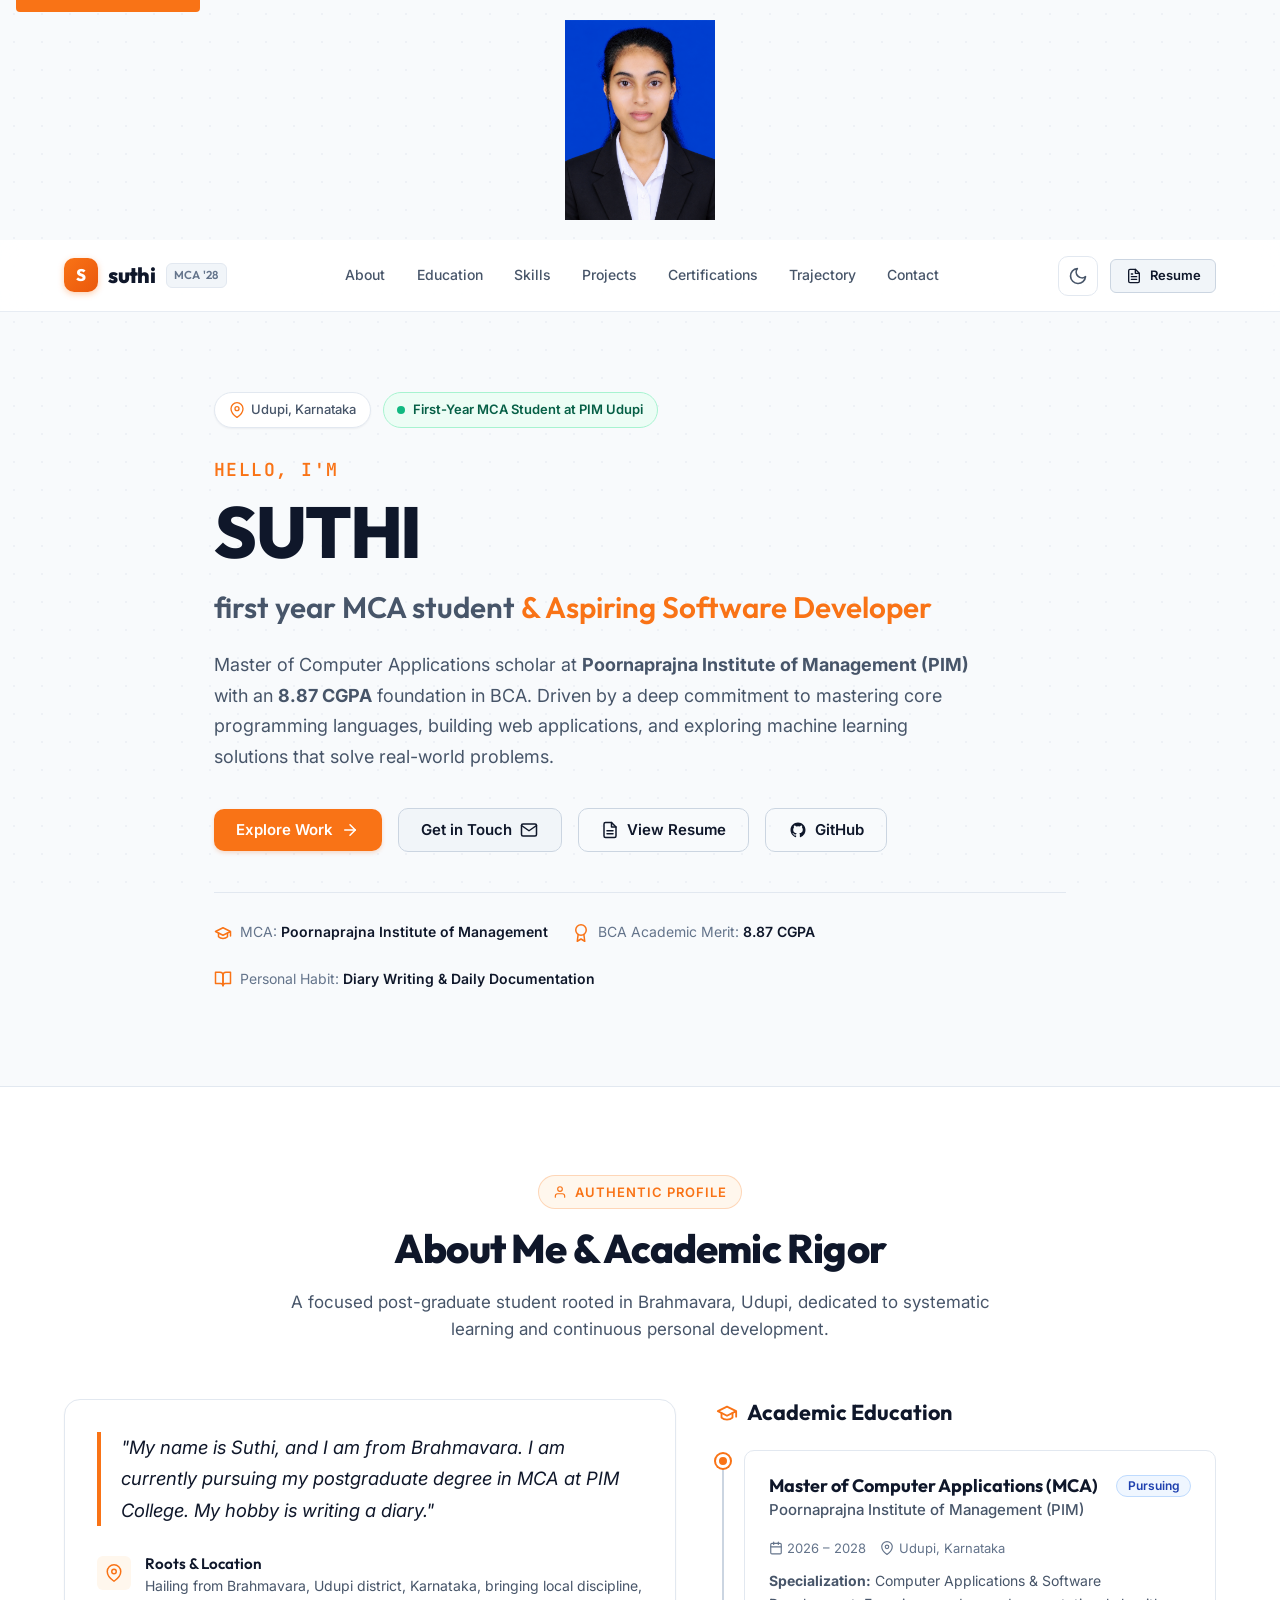
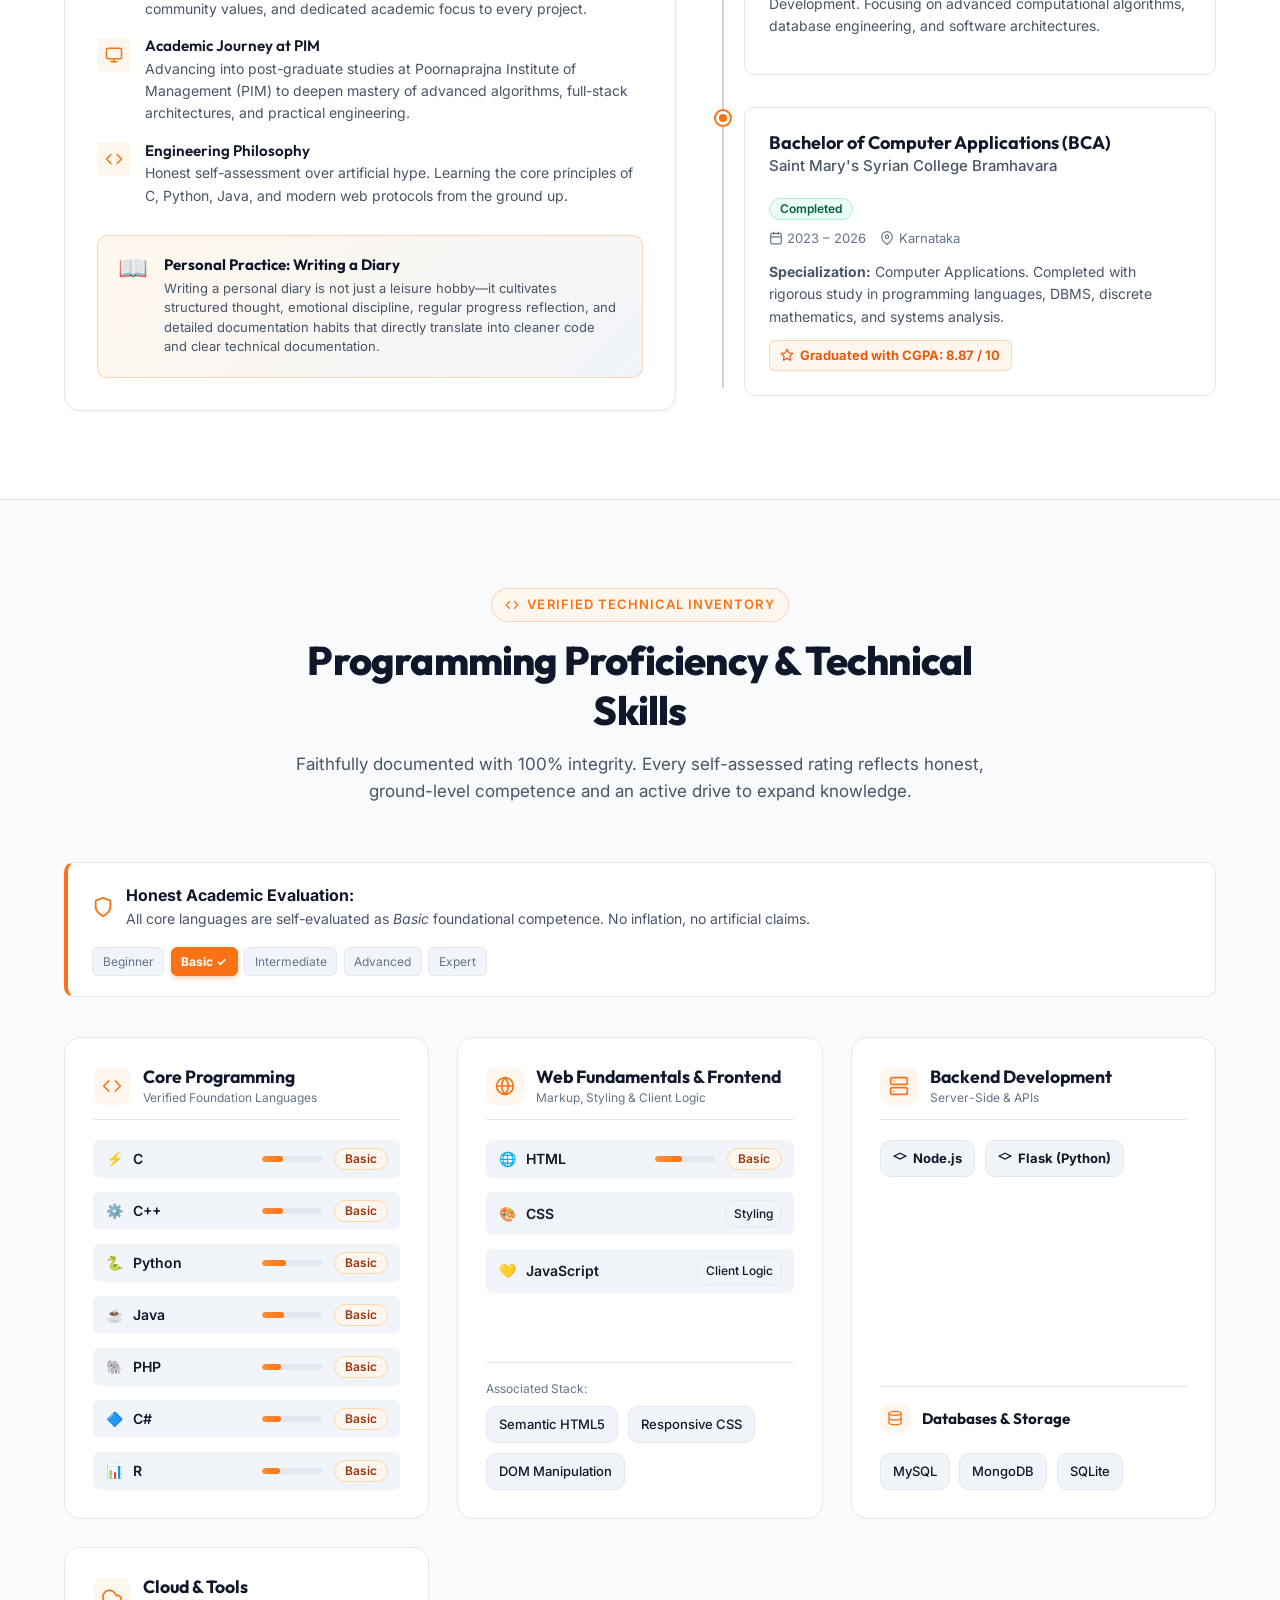
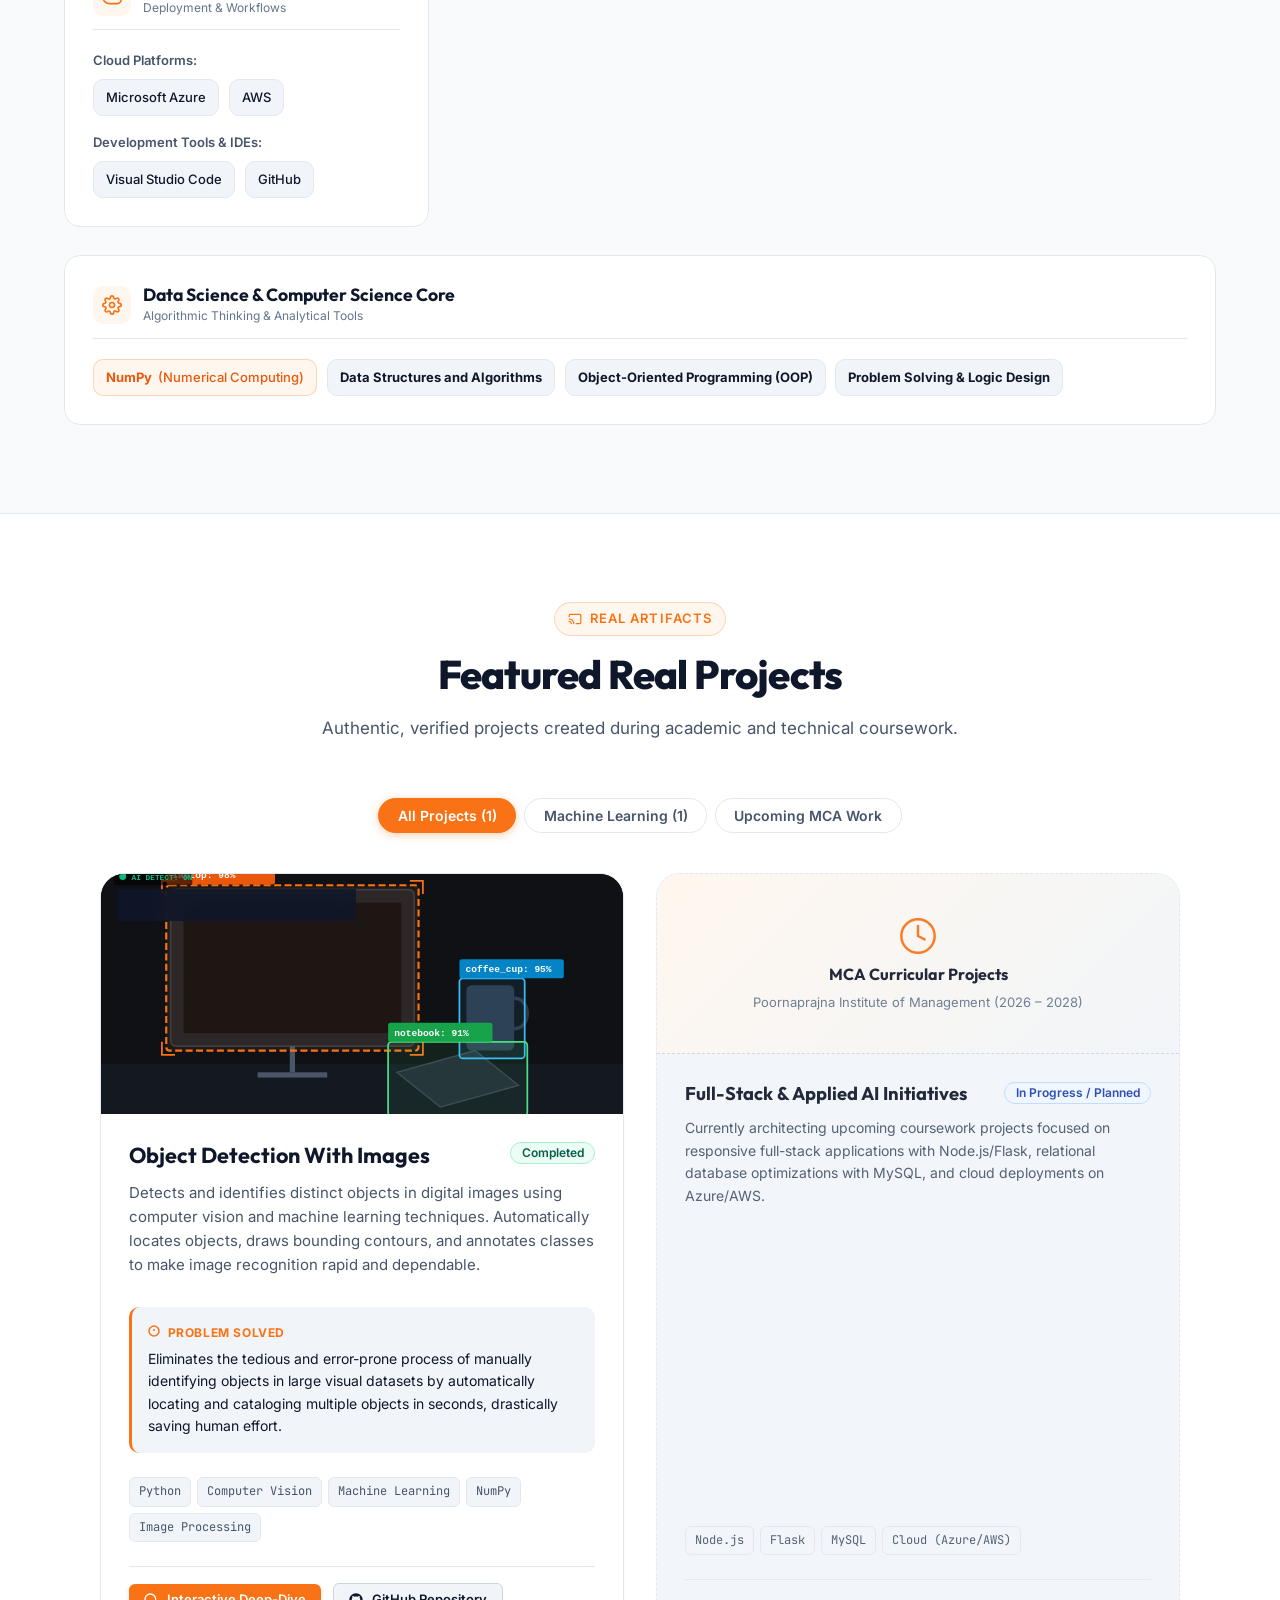
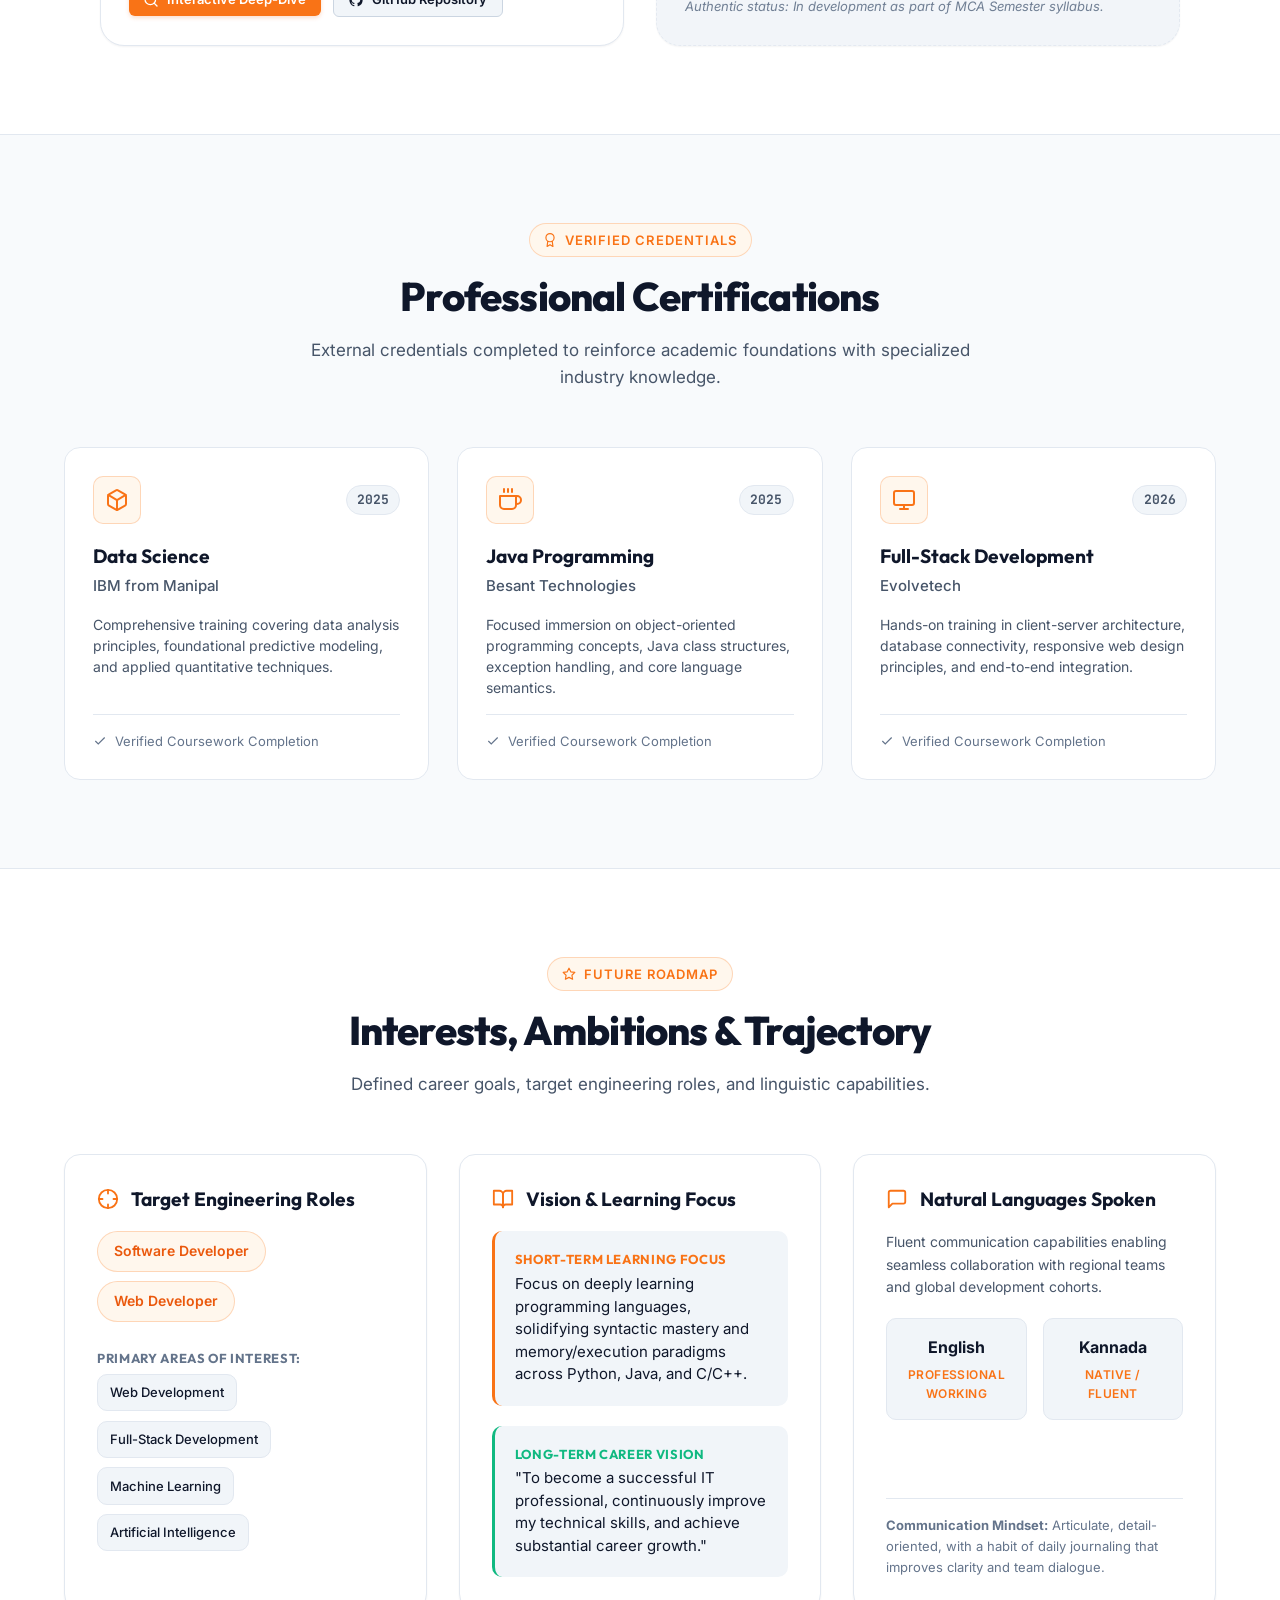
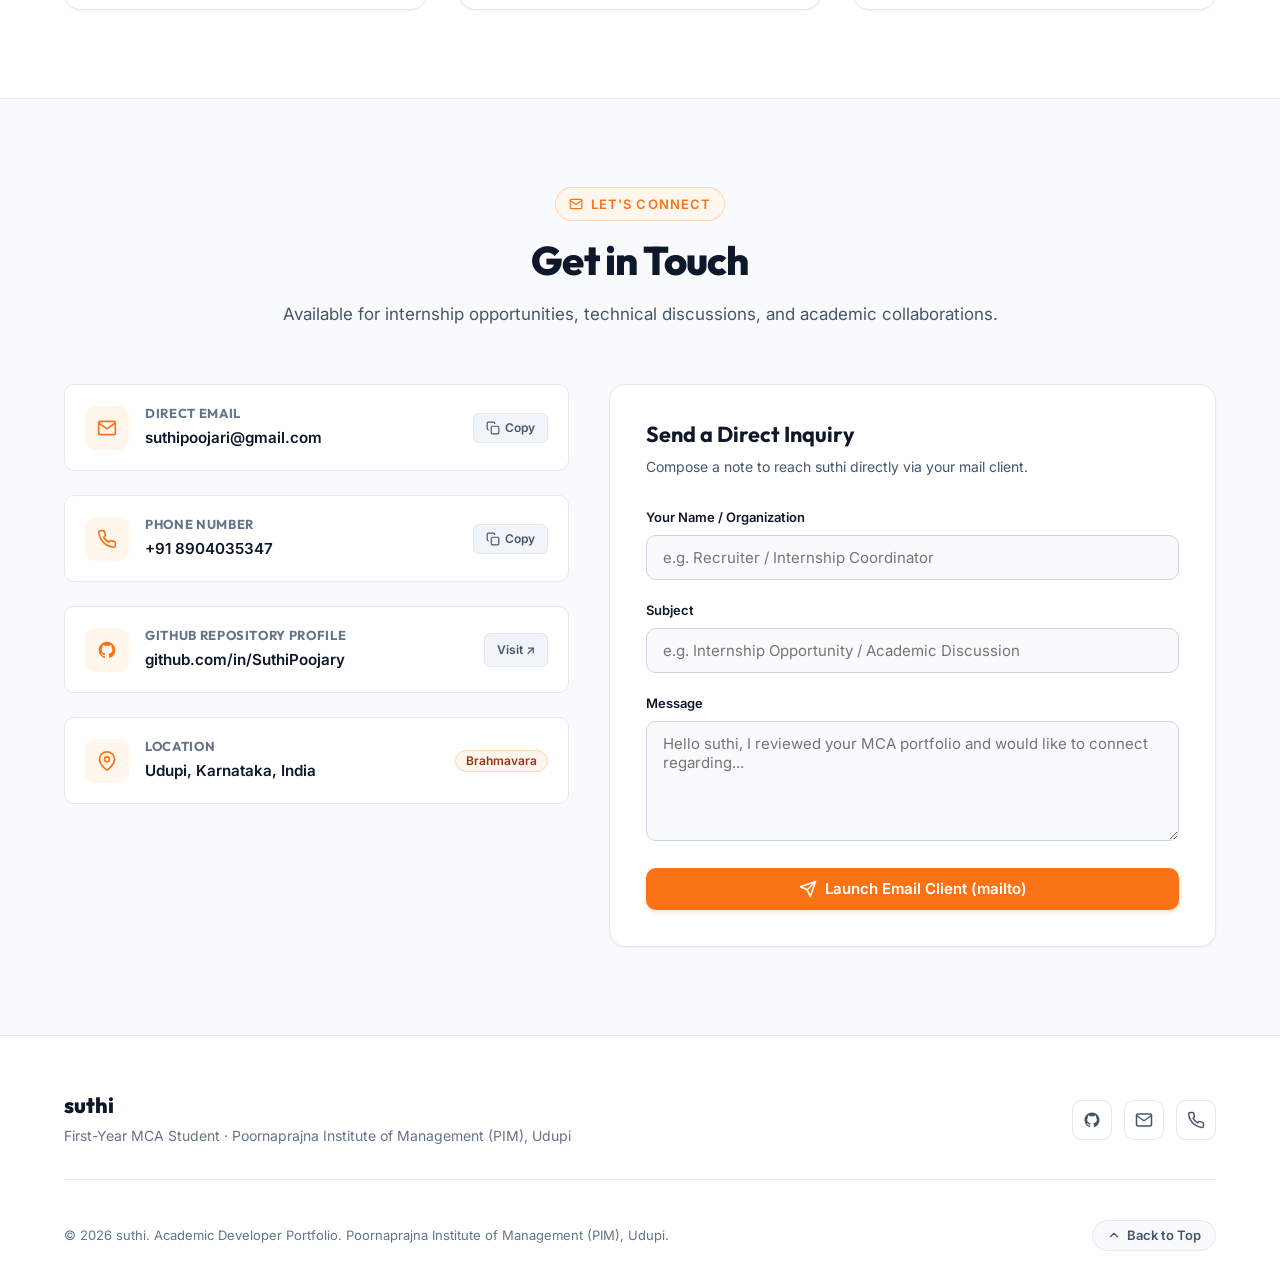
==== index.html @ c3cb58b8 "Fix image source in index.html" ====
<!DOCTYPE html>
<html lang="en" data-theme="light">
<head>
  <meta charset="UTF-8">
  <meta name="viewport" content="width=device-width, initial-scale=1.0">
  
  <!-- Primary Meta Tags -->
  <title>SUTHI | MCA Portfolio | Poornaprajna Institute of Management</title>
  <meta name="title" content="suthi | MCA Portfolio | Poornaprajna Institute of Management">
  <meta name="description" content="Portfolio of SUTHI, first year MCA student at Poornaprajna Institute of Management (PIM) Udupi specializing in software development, core programming, and machine learning.">
  <meta name="keywords" content="suthi, MCA, PIM Udupi, Poornaprajna Institute of Management, software developer, web developer, Brahmavara, BCA, Saint Mary's Syrian College, Python, Java, Machine Learning">
  <meta name="author" content="suthi">
  <meta name="theme-color" content="#f97316">
  
  <!-- OpenGraph / Facebook -->
  <meta property="og:type" content="website">
  <meta property="og:url" content="https://github.com/in/SuthiPoojary">
  <meta property="og:title" content="suthi | MCA Portfolio | Poornaprajna Institute of Management">
  <meta property="og:description" content="Portfolio of suthi, first year MCA student at PIM Udupi specializing in software development, machine learning, and web technologies.">
  <meta property="og:locale" content="en_US">
  
  <!-- Twitter -->
  <meta property="twitter:card" content="summary_large_image">
  <meta property="twitter:title" content="suthi | MCA Portfolio | Poornaprajna Institute of Management">
  <meta property="twitter:description" content="Portfolio of suthi, first year MCA student at PIM Udupi specializing in software development, machine learning, and web technologies.">

  <!-- Favicon Icon (Inline SVG Data URI) -->
  <link rel="icon" type="image/svg+xml" href="data:image/svg+xml,<svg xmlns='http://www.w3.org/2000/svg' viewBox='0 0 100 100'><rect width='100' height='100' rx='20' fill='%23f97316'/><text x='50%' y='62%' font-size='56' font-family='sans-serif' font-weight='bold' fill='white' text-anchor='middle'>S</text></svg>">

  <!-- Google Fonts Preconnect & Stylesheet -->
  <link rel="preconnect" href="https://fonts.googleapis.com">
  <link rel="preconnect" href="https://fonts.gstatic.com" crossorigin>
  <link href="https://fonts.googleapis.com/css2?family=Inter:wght@400;500;600;700&family=Outfit:wght@600;700;800&family=JetBrains+Mono:wght@500;600&display=swap" rel="stylesheet">
  
  <!-- Main Stylesheet -->
  <link rel="stylesheet" href="style.css">

  <!-- Structured Data (JSON-LD) for SEO -->
  <script type="application/ld+json">
  {
    "@context": "https://schema.org",
    "@type": "Person",
    "name": "suthi",
    "jobTitle": "first year MCA student",
    "address": {
      "@type": "PostalAddress",
      "addressLocality": "Udupi",
      "addressRegion": "Karnataka",
      "addressCountry": "India"
    },
    "alumniOf": [
      {
        "@type": "EducationalOrganization",
        "name": "Saint Mary's Syrian College Bramhavara",
        "description": "Bachelor of Computer Applications (BCA) - 8.87 CGPA"
      },
      {
        "@type": "EducationalOrganization",
        "name": "Poornaprajna Institute of Management (PIM)",
        "description": "Master of Computer Applications (MCA) - Pursuing"
      }
    ],
    "email": "mailto:suthipoojari@gmail.com",
    "telephone": "+918904035347",
    "url": "https://github.com/in/SuthiPoojary",
    "sameAs": [
      "https://github.com/in/SuthiPoojary"
    ]
  }
  </script>
</head>
<body>
  

<img src="file_000000007f448208858519857343e30c.png"
     alt="Suthi"
     class="profile-photo">

  <!-- Accessible Skip Link -->
  <a href="#main-content" class="skip-link" style="position: absolute; top: -50px; left: 1rem; z-index: 9999; background: #f97316; color: #fff; padding: 0.5rem 1rem; border-radius: 4px; transition: top 0.2s;">Skip to main content</a>

  <!-- ========================================================================
       Top Navigation Header
       ======================================================================== -->
  <header class="site-header" id="site-header">
    <div class="container nav-container">
      <!-- Brand Mark -->
      <a href="#hero" class="brand-link" id="nav-brand-logo" aria-label="suthi portfolio homepage">
        <div class="brand-logo-icon">S</div>
        <span>suthi</span>
        <span class="brand-tag">MCA '28</span>
      </a>

      <!-- Desktop Navigation Anchor Links -->
      <nav class="nav-links" id="desktop-nav" aria-label="Main Navigation">
        <a href="#about" class="nav-link" id="link-about">About</a>
        <a href="#education" class="nav-link" id="link-education">Education</a>
        <a href="#skills" class="nav-link" id="link-skills">Skills</a>
        <a href="#projects" class="nav-link" id="link-projects">Projects</a>
        <a href="#certifications" class="nav-link" id="link-certifications">Certifications</a>
        <a href="#ambitions" class="nav-link" id="link-ambitions">Trajectory</a>
        <a href="#contact" class="nav-link" id="link-contact">Contact</a>
      </nav>

      <!-- Action Buttons: Theme Toggle & Resume CTA -->
      <div class="nav-actions">
        <!-- Dark / Light Theme Toggle -->
        <button type="button" class="theme-toggle-btn" id="theme-toggle" aria-label="Toggle dark and light theme" title="Toggle theme mode">
          <!-- Sun Icon (shown in dark mode) -->
          <svg class="sun-icon" style="display:none;" viewBox="0 0 24 24" fill="none" stroke="currentColor" stroke-width="2" stroke-linecap="round" stroke-linejoin="round" aria-hidden="true">
            <circle cx="12" cy="12" r="5"></circle>
            <line x1="12" y1="1" x2="12" y2="3"></line>
            <line x1="12" y1="21" x2="12" y2="23"></line>
            <line x1="4.22" y1="4.22" x2="5.64" y2="5.64"></line>
            <line x1="18.36" y1="18.36" x2="19.78" y2="19.78"></line>
            <line x1="1" y1="12" x2="3" y2="12"></line>
            <line x1="21" y1="12" x2="23" y2="12"></line>
            <line x1="4.22" y1="19.78" x2="5.64" y2="18.36"></line>
            <line x1="18.36" y1="5.64" x2="19.78" y2="4.22"></line>
          </svg>
          <!-- Moon Icon (shown in light mode) -->
          <svg class="moon-icon" viewBox="0 0 24 24" fill="none" stroke="currentColor" stroke-width="2" stroke-linecap="round" stroke-linejoin="round" aria-hidden="true">
            <path d="M21 12.79A9 9 0 1 1 11.21 3 7 7 0 0 0 21 12.79z"></path>
          </svg>
        </button>

        <!-- View / Download Resume CTA -->
        <button type="button" class="btn btn-secondary btn-sm nav-resume-btn" id="open-resume-btn" aria-haspopup="dialog">
          <svg width="16" height="16" viewBox="0 0 24 24" fill="none" stroke="currentColor" stroke-width="2" stroke-linecap="round" stroke-linejoin="round" aria-hidden="true">
            <path d="M14 2H6a2 2 0 0 0-2 2v16a2 2 0 0 0 2 2h12a2 2 0 0 0 2-2V8z"></path>
            <polyline points="14 2 14 8 20 8"></polyline>
            <line x1="16" y1="13" x2="8" y2="13"></line>
            <line x1="16" y1="17" x2="8" y2="17"></line>
            <polyline points="10 9 9 9 8 9"></polyline>
          </svg>
          <span>Resume</span>
        </button>

        <!-- Mobile Drawer Hamburger Toggle -->
        <button type="button" class="mobile-nav-toggle" id="mobile-nav-toggle" aria-label="Open mobile menu" aria-expanded="false" aria-controls="mobile-drawer">
          <svg width="22" height="22" viewBox="0 0 24 24" fill="none" stroke="currentColor" stroke-width="2" stroke-linecap="round" stroke-linejoin="round" aria-hidden="true">
            <line x1="3" y1="12" x2="21" y2="12"></line>
            <line x1="3" y1="6" x2="21" y2="6"></line>
            <line x1="3" y1="18" x2="21" y2="18"></line>
          </svg>
        </button>
      </div>
    </div>
  </header>

  <!-- Mobile Drawer Overlay & Panel -->
  <div class="mobile-drawer" id="mobile-drawer" aria-hidden="true" role="dialog" aria-modal="true" aria-label="Mobile Navigation Drawer">
    <div class="drawer-panel">
      <div class="drawer-header">
        <a href="#hero" class="brand-link" id="mobile-brand-link">
          <div class="brand-logo-icon">S</div>
          <span>suthi</span>
        </a>
        <button type="button" class="btn-icon-only" id="close-drawer-btn" aria-label="Close navigation menu">
          <svg width="20" height="20" viewBox="0 0 24 24" fill="none" stroke="currentColor" stroke-width="2" stroke-linecap="round" stroke-linejoin="round">
            <line x1="18" y1="6" x2="6" y2="18"></line>
            <line x1="6" y1="6" x2="18" y2="18"></line>
          </svg>
        </button>
      </div>
      <div class="drawer-links" id="drawer-nav-items">
        <a href="#about" class="drawer-link">About</a>
        <a href="#education" class="drawer-link">Academic Education</a>
        <a href="#skills" class="drawer-link">Skills & Proficiency</a>
        <a href="#projects" class="drawer-link">Featured Projects</a>
        <a href="#certifications" class="drawer-link">Certifications</a>
        <a href="#ambitions" class="drawer-link">Career Trajectory</a>
        <a href="#contact" class="drawer-link">Contact</a>
      </div>
      <div class="drawer-footer">
        <button type="button" class="btn btn-primary" id="drawer-resume-btn" style="width: 100%;">
          <svg width="18" height="18" viewBox="0 0 24 24" fill="none" stroke="currentColor" stroke-width="2" stroke-linecap="round" stroke-linejoin="round">
            <path d="M21 15v4a2 2 0 0 1-2 2H5a2 2 0 0 1-2-2v-4"></path>
            <polyline points="7 10 12 15 17 10"></polyline>
            <line x1="12" y1="15" x2="12" y2="3"></line>
          </svg>
          <span>View Resume</span>
        </button>
        <p style="font-size: 0.75rem; color: var(--text-muted); text-align: center;">Poornaprajna Institute of Management (PIM)</p>
      </div>
    </div>
  </div>

  <!-- ========================================================================
       Main Content Container
       ======================================================================== -->
  <main id="main-content">

    <!-- ----------------------------------------------------------------------
         2. Hero Showcase Section (Text-Focused Introduction)
         ---------------------------------------------------------------------- -->
    <section class="section hero-section" id="hero" aria-label="Hero Introduction">
      <div class="container hero-layout">
        <div class="hero-content">
          <!-- Top Status and Location Badges -->
          <div class="hero-badge-row">
            <div class="location-badge">
              <svg width="16" height="16" viewBox="0 0 24 24" fill="none" stroke="currentColor" stroke-width="2" stroke-linecap="round" stroke-linejoin="round" aria-hidden="true">
                <path d="M21 10c0 7-9 13-9 13s-9-6-9-13a9 9 0 0 1 18 0z"></path>
                <circle cx="12" cy="10" r="3"></circle>
              </svg>
              <span>Udupi, Karnataka</span>
            </div>

            <div class="status-indicator-badge">
              <span class="status-dot" aria-hidden="true"></span>
              <span>First-Year MCA Student at PIM Udupi</span>
            </div>
          </div>

          <!-- Greeting & Main Name -->
          <div class="hero-title-greeting">Hello, I'm</div>
          <h1 class="hero-main-name">suthi</h1>
          <h2 class="hero-headline">first year MCA student <span class="highlight-orange">& Aspiring Software Developer</span></h2>

          <!-- Concise Elevator Pitch -->
          <p class="hero-pitch">
            Master of Computer Applications scholar at <strong>Poornaprajna Institute of Management (PIM)</strong> with an <strong>8.87 CGPA</strong> foundation in BCA. Driven by a deep commitment to mastering core programming languages, building web applications, and exploring machine learning solutions that solve real-world problems.
          </p>

          <!-- Primary Action Buttons -->
          <div class="hero-ctas">
            <a href="#projects" class="btn btn-primary" id="hero-btn-explore">
              <span>Explore Work</span>
              <svg width="18" height="18" viewBox="0 0 24 24" fill="none" stroke="currentColor" stroke-width="2" stroke-linecap="round" stroke-linejoin="round" aria-hidden="true">
                <line x1="5" y1="12" x2="19" y2="12"></line>
                <polyline points="12 5 19 12 12 19"></polyline>
              </svg>
            </a>
            
            <a href="#contact" class="btn btn-secondary" id="hero-btn-contact">
              <span>Get in Touch</span>
              <svg width="18" height="18" viewBox="0 0 24 24" fill="none" stroke="currentColor" stroke-width="2" stroke-linecap="round" stroke-linejoin="round" aria-hidden="true">
                <path d="M4 4h16c1.1 0 2 .9 2 2v12c0 1.1-.9 2-2 2H4c-1.1 0-2-.9-2-2V6c0-1.1.9-2 2-2z"></path>
                <polyline points="22,6 12,13 2,6"></polyline>
              </svg>
            </a>

            <button type="button" class="btn btn-outline" id="hero-btn-resume" title="View or print suthi's verified resume">
              <svg width="18" height="18" viewBox="0 0 24 24" fill="none" stroke="currentColor" stroke-width="2" stroke-linecap="round" stroke-linejoin="round" aria-hidden="true">
                <path d="M14 2H6a2 2 0 0 0-2 2v16a2 2 0 0 0 2 2h12a2 2 0 0 0 2-2V8z"></path>
                <polyline points="14 2 14 8 20 8"></polyline>
                <line x1="16" y1="13" x2="8" y2="13"></line>
                <line x1="16" y1="17" x2="8" y2="17"></line>
              </svg>
              <span>View Resume</span>
            </button>

            <a href="https://github.com/in/SuthiPoojary" target="_blank" rel="noopener noreferrer" class="btn btn-outline" id="hero-btn-github" title="Visit suthi's GitHub Profile">
              <svg width="18" height="18" viewBox="0 0 24 24" fill="currentColor" aria-hidden="true">
                <path fill-rule="evenodd" clip-rule="evenodd" d="M12 2C6.477 2 2 6.484 2 12.017c0 4.425 2.865 8.18 6.839 9.504.5.092.682-.217.682-.483 0-.237-.008-.868-.013-1.703-2.782.605-3.369-1.343-3.369-1.343-.454-1.158-1.11-1.466-1.11-1.466-.908-.62.069-.608.069-.608 1.003.07 1.53 1.032 1.53 1.032.892 1.53 2.341 1.088 2.91.832.092-.647.35-1.088.636-1.338-2.22-.253-4.555-1.113-4.555-4.951 0-1.093.39-1.988 1.029-2.688-.103-.253-.446-1.272.098-2.65 0 0 .84-.27 2.75 1.026A9.564 9.564 0 0112 6.844c.85.004 1.705.115 2.504.337 1.909-1.296 2.747-1.027 2.747-1.027.546 1.379.202 2.398.1 2.651.64.7 1.028 1.595 1.028 2.688 0 3.848-2.339 4.695-4.566 4.943.359.309.678.92.678 1.855 0 1.338-.012 2.419-.012 2.747 0 .268.18.58.688.482A10.019 10.019 0 0022 12.017C22 6.484 17.522 2 12 2z"></path>
              </svg>
              <span>GitHub</span>
            </a>
          </div>

          <!-- Quick Fact Strip -->
          <div class="hero-meta-strip">
            <div class="meta-strip-item">
              <svg width="18" height="18" viewBox="0 0 24 24" fill="none" stroke="currentColor" stroke-width="2" stroke-linecap="round" stroke-linejoin="round" style="color: var(--primary);" aria-hidden="true">
                <path d="M22 10v6M2 10l10-5 10 5-10 5z"></path>
                <path d="M6 12v5c3 3 9 3 12 0v-5"></path>
              </svg>
              <span>MCA: <strong>Poornaprajna Institute of Management</strong></span>
            </div>
            <div class="meta-strip-item">
              <svg width="18" height="18" viewBox="0 0 24 24" fill="none" stroke="currentColor" stroke-width="2" stroke-linecap="round" stroke-linejoin="round" style="color: var(--primary);" aria-hidden="true">
                <circle cx="12" cy="8" r="7"></circle>
                <polyline points="8.21 13.89 7 23 12 20 17 23 15.79 13.88"></polyline>
              </svg>
              <span>BCA Academic Merit: <strong>8.87 CGPA</strong></span>
            </div>
            <div class="meta-strip-item">
              <svg width="18" height="18" viewBox="0 0 24 24" fill="none" stroke="currentColor" stroke-width="2" stroke-linecap="round" stroke-linejoin="round" style="color: var(--primary);" aria-hidden="true">
                <path d="M2 3h6a4 4 0 0 1 4 4v14a3 3 0 0 0-3-3H2z"></path>
                <path d="M22 3h-6a4 4 0 0 0-4 4v14a3 3 0 0 1 3-3h7z"></path>
              </svg>
              <span>Personal Habit: <strong>Diary Writing & Daily Documentation</strong></span>
            </div>
          </div>
        </div>
      </div>
    </section>

    <!-- ----------------------------------------------------------------------
         3. About Me & Academic Background Section
         ---------------------------------------------------------------------- -->
    <section class="section section-alt" id="about" aria-label="About suthi">
      <div class="container">
        <div class="section-header">
          <div class="section-tag">
            <svg width="14" height="14" viewBox="0 0 24 24" fill="none" stroke="currentColor" stroke-width="2" stroke-linecap="round" stroke-linejoin="round" aria-hidden="true">
              <path d="M20 21v-2a4 4 0 0 0-4-4H8a4 4 0 0 0-4 4v2"></path>
              <circle cx="12" cy="7" r="4"></circle>
            </svg>
            <span>Authentic Profile</span>
          </div>
          <h2 class="section-title">About Me & Academic Rigor</h2>
          <p class="section-subtitle">
            A focused post-graduate student rooted in Brahmavara, Udupi, dedicated to systematic learning and continuous personal development.
          </p>
        </div>

        <div class="about-grid">
          <!-- Left Column: Authentic Bio & Diary Habit -->
          <div class="card bio-card">
            <blockquote class="bio-quote">
              "My name is Suthi, and I am from Brahmavara. I am currently pursuing my postgraduate degree in MCA at PIM College. My hobby is writing a diary."
            </blockquote>

            <div class="about-details-list">
              <div class="about-detail-item">
                <div class="about-detail-icon">
                  <svg width="18" height="18" viewBox="0 0 24 24" fill="none" stroke="currentColor" stroke-width="2" stroke-linecap="round" stroke-linejoin="round" aria-hidden="true">
                    <path d="M21 10c0 7-9 13-9 13s-9-6-9-13a9 9 0 0 1 18 0z"></path>
                    <circle cx="12" cy="10" r="3"></circle>
                  </svg>
                </div>
                <div class="about-detail-text">
                  <h4>Roots & Location</h4>
                  <p>Hailing from Brahmavara, Udupi district, Karnataka, bringing local discipline, community values, and dedicated academic focus to every project.</p>
                </div>
              </div>

              <div class="about-detail-item">
                <div class="about-detail-icon">
                  <svg width="18" height="18" viewBox="0 0 24 24" fill="none" stroke="currentColor" stroke-width="2" stroke-linecap="round" stroke-linejoin="round" aria-hidden="true">
                    <rect x="2" y="3" width="20" height="14" rx="2" ry="2"></rect>
                    <line x1="8" y1="21" x2="16" y2="21"></line>
                    <line x1="12" y1="17" x2="12" y2="21"></line>
                  </svg>
                </div>
                <div class="about-detail-text">
                  <h4>Academic Journey at PIM</h4>
                  <p>Advancing into post-graduate studies at Poornaprajna Institute of Management (PIM) to deepen mastery of advanced algorithms, full-stack architectures, and practical engineering.</p>
                </div>
              </div>

              <div class="about-detail-item">
                <div class="about-detail-icon">
                  <svg width="18" height="18" viewBox="0 0 24 24" fill="none" stroke="currentColor" stroke-width="2" stroke-linecap="round" stroke-linejoin="round" aria-hidden="true">
                    <polyline points="16 18 22 12 16 6"></polyline>
                    <polyline points="8 6 2 12 8 18"></polyline>
                  </svg>
                </div>
                <div class="about-detail-text">
                  <h4>Engineering Philosophy</h4>
                  <p>Honest self-assessment over artificial hype. Learning the core principles of C, Python, Java, and modern web protocols from the ground up.</p>
                </div>
              </div>
            </div>

            <!-- Hobby Callout: Writing a Diary -->
            <div class="hobby-callout">
              <div class="hobby-icon">📖</div>
              <div class="hobby-callout-text">
                <h5>Personal Practice: Writing a Diary</h5>
                <p>
                  Writing a personal diary is not just a leisure hobby—it cultivates structured thought, emotional discipline, regular progress reflection, and detailed documentation habits that directly translate into cleaner code and clear technical documentation.
                </p>
              </div>
            </div>
          </div>

          <!-- Right Column: Academic Timeline -->
          <div class="education-column" id="education">
            <h3 style="font-size: 1.35rem; margin-bottom: 1.5rem; display: flex; align-items: center; gap: 0.6rem;">
              <svg width="22" height="22" viewBox="0 0 24 24" fill="none" stroke="currentColor" stroke-width="2" stroke-linecap="round" stroke-linejoin="round" style="color: var(--primary);" aria-hidden="true">
                <path d="M22 10v6M2 10l10-5 10 5-10 5z"></path>
                <path d="M6 12v5c3 3 9 3 12 0v-5"></path>
              </svg>
              <span>Academic Education</span>
            </h3>

            <div class="timeline">
              <!-- MCA Entry -->
              <div class="timeline-item">
                <div class="timeline-marker" aria-hidden="true"></div>
                <div class="timeline-card">
                  <div class="timeline-card-header">
                    <div>
                      <h4 class="timeline-degree">Master of Computer Applications (MCA)</h4>
                      <p class="timeline-institution">Poornaprajna Institute of Management (PIM)</p>
                    </div>
                    <span class="badge badge-status-pursuing">Pursuing</span>
                  </div>
                  
                  <div class="timeline-meta">
                    <span>
                      <svg width="14" height="14" viewBox="0 0 24 24" fill="none" stroke="currentColor" stroke-width="2" stroke-linecap="round" stroke-linejoin="round" aria-hidden="true">
                        <rect x="3" y="4" width="18" height="18" rx="2" ry="2"></rect>
                        <line x1="16" y1="2" x2="16" y2="6"></line>
                        <line x1="8" y1="2" x2="8" y2="6"></line>
                        <line x1="3" y1="10" x2="21" y2="10"></line>
                      </svg>
                      2026 – 2028
                    </span>
                    <span>
                      <svg width="14" height="14" viewBox="0 0 24 24" fill="none" stroke="currentColor" stroke-width="2" stroke-linecap="round" stroke-linejoin="round" aria-hidden="true">
                        <path d="M21 10c0 7-9 13-9 13s-9-6-9-13a9 9 0 0 1 18 0z"></path>
                        <circle cx="12" cy="10" r="3"></circle>
                      </svg>
                      Udupi, Karnataka
                    </span>
                  </div>

                  <p style="font-size: 0.875rem; color: var(--text-secondary); margin-bottom: 0.75rem;">
                    <strong>Specialization:</strong> Computer Applications & Software Development. Focusing on advanced computational algorithms, database engineering, and software architectures.
                  </p>
                </div>
              </div>

              <!-- BCA Entry -->
              <div class="timeline-item">
                <div class="timeline-marker" aria-hidden="true"></div>
                <div class="timeline-card">
                  <div class="timeline-card-header">
                    <div>
                      <h4 class="timeline-degree">Bachelor of Computer Applications (BCA)</h4>
                      <p class="timeline-institution">Saint Mary's Syrian College Bramhavara</p>
                    </div>
                    <span class="badge badge-status-completed">Completed</span>
                  </div>
                  
                  <div class="timeline-meta">
                    <span>
                      <svg width="14" height="14" viewBox="0 0 24 24" fill="none" stroke="currentColor" stroke-width="2" stroke-linecap="round" stroke-linejoin="round" aria-hidden="true">
                        <rect x="3" y="4" width="18" height="18" rx="2" ry="2"></rect>
                        <line x1="16" y1="2" x2="16" y2="6"></line>
                        <line x1="8" y1="2" x2="8" y2="6"></line>
                        <line x1="3" y1="10" x2="21" y2="10"></line>
                      </svg>
                      2023 – 2026
                    </span>
                    <span>
                      <svg width="14" height="14" viewBox="0 0 24 24" fill="none" stroke="currentColor" stroke-width="2" stroke-linecap="round" stroke-linejoin="round" aria-hidden="true">
                        <path d="M21 10c0 7-9 13-9 13s-9-6-9-13a9 9 0 0 1 18 0z"></path>
                        <circle cx="12" cy="10" r="3"></circle>
                      </svg>
                      Karnataka
                    </span>
                  </div>

                  <p style="font-size: 0.875rem; color: var(--text-secondary); margin-bottom: 0.75rem;">
                    <strong>Specialization:</strong> Computer Applications. Completed with rigorous study in programming languages, DBMS, discrete mathematics, and systems analysis.
                  </p>

                  <div class="cgpa-pill">
                    <svg width="14" height="14" viewBox="0 0 24 24" fill="none" stroke="currentColor" stroke-width="2" stroke-linecap="round" stroke-linejoin="round" aria-hidden="true">
                      <polygon points="12 2 15.09 8.26 22 9.27 17 14.14 18.18 21.02 12 17.77 5.82 21.02 7 14.14 2 9.27 8.91 8.26 12 2"></polygon>
                    </svg>
                    <span>Graduated with CGPA: <strong>8.87 / 10</strong></span>
                  </div>
                </div>
              </div>
            </div>
          </div>
        </div>
      </div>
    </section>

    <!-- ----------------------------------------------------------------------
         4. Technical Skills & Programming Proficiency Section
         ---------------------------------------------------------------------- -->
    <section class="section" id="skills" aria-label="Technical Skills">
      <div class="container">
        <div class="section-header">
          <div class="section-tag">
            <svg width="14" height="14" viewBox="0 0 24 24" fill="none" stroke="currentColor" stroke-width="2" stroke-linecap="round" stroke-linejoin="round" aria-hidden="true">
              <polyline points="16 18 22 12 16 6"></polyline>
              <polyline points="8 6 2 12 8 18"></polyline>
            </svg>
            <span>Verified Technical Inventory</span>
          </div>
          <h2 class="section-title">Programming Proficiency & Technical Skills</h2>
          <p class="section-subtitle">
            Faithfully documented with 100% integrity. Every self-assessed rating reflects honest, ground-level competence and an active drive to expand knowledge.
          </p>
        </div>

        <div class="skills-wrapper">
          <!-- Integrity Banner & Level Legend -->
          <div class="skills-integrity-notice">
            <div class="integrity-text">
              <svg width="22" height="22" viewBox="0 0 24 24" fill="none" stroke="currentColor" stroke-width="2" stroke-linecap="round" stroke-linejoin="round" aria-hidden="true">
                <path d="M12 22s8-4 8-10V5l-8-3-8 3v7c0 6 8 10 8 10z"></path>
              </svg>
              <div>
                <strong>Honest Academic Evaluation:</strong>
                <p>All core languages are self-evaluated as <em>Basic</em> foundational competence. No inflation, no artificial claims.</p>
              </div>
            </div>

            <div class="skills-legend" aria-label="Proficiency Scale Legend">
              <span class="legend-item">Beginner</span>
              <span class="legend-item legend-active" title="Verified Current Level for Core Languages">Basic ✓</span>
              <span class="legend-item">Intermediate</span>
              <span class="legend-item">Advanced</span>
              <span class="legend-item">Expert</span>
            </div>
          </div>

          <!-- Categorized Skills Grid -->
          <div class="skills-grid">
            <!-- Category 1: Core Programming Languages (Explicitly 'Basic' Level) -->
            <div class="skill-category-card">
              <div class="category-card-header">
                <div class="category-icon">
                  <svg width="20" height="20" viewBox="0 0 24 24" fill="none" stroke="currentColor" stroke-width="2" stroke-linecap="round" stroke-linejoin="round" aria-hidden="true">
                    <polyline points="16 18 22 12 16 6"></polyline>
                    <polyline points="8 6 2 12 8 18"></polyline>
                  </svg>
                </div>
                <div>
                  <h3 class="category-title">Core Programming</h3>
                  <p style="font-size: 0.75rem; color: var(--text-muted);">Verified Foundation Languages</p>
                </div>
              </div>

              <div class="skill-items-list">
                <!-- C -->
                <div class="skill-item-row">
                  <div class="skill-name-wrap">
                    <span class="skill-mini-icon">⚡</span>
                    <span>C</span>
                  </div>
                  <div class="skill-meter-wrap">
                    <div class="skill-meter-bar" title="Basic Level"><div class="skill-meter-fill" style="width: 35%;"></div></div>
                    <span class="badge badge-basic">Basic</span>
                  </div>
                </div>

                <!-- C++ -->
                <div class="skill-item-row">
                  <div class="skill-name-wrap">
                    <span class="skill-mini-icon">⚙️</span>
                    <span>C++</span>
                  </div>
                  <div class="skill-meter-wrap">
                    <div class="skill-meter-bar" title="Basic Level"><div class="skill-meter-fill" style="width: 35%;"></div></div>
                    <span class="badge badge-basic">Basic</span>
                  </div>
                </div>

                <!-- Python -->
                <div class="skill-item-row">
                  <div class="skill-name-wrap">
                    <span class="skill-mini-icon">🐍</span>
                    <span>Python</span>
                  </div>
                  <div class="skill-meter-wrap">
                    <div class="skill-meter-bar" title="Basic Level"><div class="skill-meter-fill" style="width: 40%;"></div></div>
                    <span class="badge badge-basic">Basic</span>
                  </div>
                </div>

                <!-- Java -->
                <div class="skill-item-row">
                  <div class="skill-name-wrap">
                    <span class="skill-mini-icon">☕</span>
                    <span>Java</span>
                  </div>
                  <div class="skill-meter-wrap">
                    <div class="skill-meter-bar" title="Basic Level"><div class="skill-meter-fill" style="width: 38%;"></div></div>
                    <span class="badge badge-basic">Basic</span>
                  </div>
                </div>

                <!-- PHP -->
                <div class="skill-item-row">
                  <div class="skill-name-wrap">
                    <span class="skill-mini-icon">🐘</span>
                    <span>PHP</span>
                  </div>
                  <div class="skill-meter-wrap">
                    <div class="skill-meter-bar" title="Basic Level"><div class="skill-meter-fill" style="width: 32%;"></div></div>
                    <span class="badge badge-basic">Basic</span>
                  </div>
                </div>

                <!-- C# -->
                <div class="skill-item-row">
                  <div class="skill-name-wrap">
                    <span class="skill-mini-icon">🔷</span>
                    <span>C#</span>
                  </div>
                  <div class="skill-meter-wrap">
                    <div class="skill-meter-bar" title="Basic Level"><div class="skill-meter-fill" style="width: 32%;"></div></div>
                    <span class="badge badge-basic">Basic</span>
                  </div>
                </div>

                <!-- R -->
                <div class="skill-item-row">
                  <div class="skill-name-wrap">
                    <span class="skill-mini-icon">📊</span>
                    <span>R</span>
                  </div>
                  <div class="skill-meter-wrap">
                    <div class="skill-meter-bar" title="Basic Level"><div class="skill-meter-fill" style="width: 30%;"></div></div>
                    <span class="badge badge-basic">Basic</span>
                  </div>
                </div>
              </div>
            </div>

            <!-- Category 2: Web Development Fundamentals -->
            <div class="skill-category-card">
              <div class="category-card-header">
                <div class="category-icon">
                  <svg width="20" height="20" viewBox="0 0 24 24" fill="none" stroke="currentColor" stroke-width="2" stroke-linecap="round" stroke-linejoin="round" aria-hidden="true">
                    <circle cx="12" cy="12" r="10"></circle>
                    <line x1="2" y1="12" x2="22" y2="12"></line>
                    <path d="M12 2a15.3 15.3 0 0 1 4 10 15.3 15.3 0 0 1-4 10 15.3 15.3 0 0 1-4-10 15.3 15.3 0 0 1 4-10z"></path>
                  </svg>
                </div>
                <div>
                  <h3 class="category-title">Web Fundamentals & Frontend</h3>
                  <p style="font-size: 0.75rem; color: var(--text-muted);">Markup, Styling & Client Logic</p>
                </div>
              </div>

              <div class="skill-items-list" style="margin-bottom: 1.25rem;">
                <div class="skill-item-row">
                  <div class="skill-name-wrap">
                    <span class="skill-mini-icon">🌐</span>
                    <span>HTML</span>
                  </div>
                  <div class="skill-meter-wrap">
                    <div class="skill-meter-bar" title="Basic Level"><div class="skill-meter-fill" style="width: 45%;"></div></div>
                    <span class="badge badge-basic">Basic</span>
                  </div>
                </div>

                <div class="skill-item-row">
                  <div class="skill-name-wrap">
                    <span class="skill-mini-icon">🎨</span>
                    <span>CSS</span>
                  </div>
                  <div class="skill-meter-wrap">
                    <span class="tech-tag" style="padding: 0.2rem 0.5rem; font-size: 0.75rem;">Styling</span>
                  </div>
                </div>

                <div class="skill-item-row">
                  <div class="skill-name-wrap">
                    <span class="skill-mini-icon">💛</span>
                    <span>JavaScript</span>
                  </div>
                  <div class="skill-meter-wrap">
                    <span class="tech-tag" style="padding: 0.2rem 0.5rem; font-size: 0.75rem;">Client Logic</span>
                  </div>
                </div>
              </div>

              <div style="margin-top: auto; padding-top: 1rem; border-top: 1px solid var(--border-light);">
                <p style="font-size: 0.75rem; color: var(--text-muted); margin-bottom: 0.5rem;">Associated Stack:</p>
                <div class="tech-tag-cloud">
                  <span class="tech-tag">Semantic HTML5</span>
                  <span class="tech-tag">Responsive CSS</span>
                  <span class="tech-tag">DOM Manipulation</span>
                </div>
              </div>
            </div>

            <!-- Category 3: Backend & Frameworks -->
            <div class="skill-category-card">
              <div class="category-card-header">
                <div class="category-icon">
                  <svg width="20" height="20" viewBox="0 0 24 24" fill="none" stroke="currentColor" stroke-width="2" stroke-linecap="round" stroke-linejoin="round" aria-hidden="true">
                    <rect x="2" y="2" width="20" height="8" rx="2" ry="2"></rect>
                    <rect x="2" y="14" width="20" height="8" rx="2" ry="2"></rect>
                    <line x1="6" y1="6" x2="6.01" y2="6"></line>
                    <line x1="6" y1="18" x2="6.01" y2="18"></line>
                  </svg>
                </div>
                <div>
                  <h3 class="category-title">Backend Development</h3>
                  <p style="font-size: 0.75rem; color: var(--text-muted);">Server-Side & APIs</p>
                </div>
              </div>

              <div class="tech-tag-cloud" style="margin-bottom: 1.5rem;">
                <span class="tech-tag">
                  <svg width="14" height="14" viewBox="0 0 24 24" fill="none" stroke="currentColor" stroke-width="2"><path d="M12 2L2 7l10 5 10-5-10-5z"></path></svg>
                  <strong>Node.js</strong>
                </span>
                <span class="tech-tag">
                  <svg width="14" height="14" viewBox="0 0 24 24" fill="none" stroke="currentColor" stroke-width="2"><path d="M12 2L2 7l10 5 10-5-10-5z"></path></svg>
                  <strong>Flask (Python)</strong>
                </span>
              </div>

              <div class="category-card-header" style="margin-top: auto; padding-top: 1rem; border-top: 1px solid var(--border-light); border-bottom: none; margin-bottom: 0.5rem;">
                <div class="category-icon" style="width: 30px; height: 30px;">
                  <svg width="16" height="16" viewBox="0 0 24 24" fill="none" stroke="currentColor" stroke-width="2"><ellipse cx="12" cy="5" rx="9" ry="3"></ellipse><path d="M21 12c0 1.66-4 3-9 3s-9-1.34-9-3"></path><path d="M3 5v14c0 1.66 4 3 9 3s9-1.34 9-3V5"></path></svg>
                </div>
                <h4 style="font-size: 0.95rem; font-weight: 700;">Databases & Storage</h4>
              </div>

              <div class="tech-tag-cloud">
                <span class="tech-tag">MySQL</span>
                <span class="tech-tag">MongoDB</span>
                <span class="tech-tag">SQLite</span>
              </div>
            </div>

            <!-- Category 4: Cloud, Tools & AI -->
            <div class="skill-category-card">
              <div class="category-card-header">
                <div class="category-icon">
                  <svg width="20" height="20" viewBox="0 0 24 24" fill="none" stroke="currentColor" stroke-width="2" stroke-linecap="round" stroke-linejoin="round" aria-hidden="true">
                    <path d="M18 10h-1.26A8 8 0 1 0 9 20h9a5 5 0 0 0 0-10z"></path>
                  </svg>
                </div>
                <div>
                  <h3 class="category-title">Cloud & Tools</h3>
                  <p style="font-size: 0.75rem; color: var(--text-muted);">Deployment & Workflows</p>
                </div>
              </div>

              <p style="font-size: 0.8125rem; font-weight: 600; color: var(--text-secondary); margin-bottom: 0.5rem;">Cloud Platforms:</p>
              <div class="tech-tag-cloud" style="margin-bottom: 1rem;">
                <span class="tech-tag">Microsoft Azure</span>
                <span class="tech-tag">AWS</span>
              </div>

              <p style="font-size: 0.8125rem; font-weight: 600; color: var(--text-secondary); margin-bottom: 0.5rem;">Development Tools & IDEs:</p>
              <div class="tech-tag-cloud">
                <span class="tech-tag">Visual Studio Code</span>
                <span class="tech-tag">GitHub</span>
              </div>
            </div>

            <!-- Category 5: Data Science, AI & Computer Science Foundations -->
            <div class="skill-category-card" style="grid-column: 1 / -1;">
              <div class="category-card-header">
                <div class="category-icon">
                  <svg width="20" height="20" viewBox="0 0 24 24" fill="none" stroke="currentColor" stroke-width="2" stroke-linecap="round" stroke-linejoin="round" aria-hidden="true">
                    <circle cx="12" cy="12" r="3"></circle>
                    <path d="M19.4 15a1.65 1.65 0 0 0 .33 1.82l.06.06a2 2 0 0 1 0 2.83 2 2 0 0 1-2.83 0l-.06-.06a1.65 1.65 0 0 0-1.82-.33 1.65 1.65 0 0 0-1 1.51V21a2 2 0 0 1-2 2 2 2 0 0 1-2-2v-.09A1.65 1.65 0 0 0 9 19.4a1.65 1.65 0 0 0-1.82.33l-.06.06a2 2 0 0 1-2.83 0 2 2 0 0 1 0-2.83l.06-.06a1.65 1.65 0 0 0 .33-1.82 1.65 1.65 0 0 0-1.51-1H3a2 2 0 0 1-2-2 2 2 0 0 1 2-2h.09A1.65 1.65 0 0 0 4.6 9a1.65 1.65 0 0 0-.33-1.82l-.06-.06a2 2 0 0 1 0-2.83 2 2 0 0 1 2.83 0l.06.06a1.65 1.65 0 0 0 1.82.33H9a1.65 1.65 0 0 0 1-1.51V3a2 2 0 0 1 2-2 2 2 0 0 1 2 2v.09a1.65 1.65 0 0 0 1 1.51 1.65 1.65 0 0 0 1.82-.33l.06-.06a2 2 0 0 1 2.83 0 2 2 0 0 1 0 2.83l-.06.06a1.65 1.65 0 0 0-.33 1.82V9a1.65 1.65 0 0 0 1.51 1H21a2 2 0 0 1 2 2 2 2 0 0 1-2 2h-.09a1.65 1.65 0 0 0-1.51 1z"></path>
                  </svg>
                </div>
                <div>
                  <h3 class="category-title">Data Science & Computer Science Core</h3>
                  <p style="font-size: 0.75rem; color: var(--text-muted);">Algorithmic Thinking & Analytical Tools</p>
                </div>
              </div>

              <div class="tech-tag-cloud">
                <span class="tech-tag" style="border-color: var(--primary-border); background-color: var(--bg-accent-subtle); color: var(--primary-hover);">
                  <strong>NumPy</strong> (Numerical Computing)
                </span>
                <span class="tech-tag"><strong>Data Structures and Algorithms</strong></span>
                <span class="tech-tag"><strong>Object-Oriented Programming (OOP)</strong></span>
                <span class="tech-tag"><strong>Problem Solving & Logic Design</strong></span>
              </div>
            </div>
          </div>
        </div>
      </div>
    </section>

    <!-- ----------------------------------------------------------------------
         5. Featured Projects Section
         ---------------------------------------------------------------------- -->
    <section class="section section-alt" id="projects" aria-label="Featured Projects">
      <div class="container">
        <div class="section-header">
          <div class="section-tag">
            <svg width="14" height="14" viewBox="0 0 24 24" fill="none" stroke="currentColor" stroke-width="2" stroke-linecap="round" stroke-linejoin="round" aria-hidden="true">
              <path d="M2 16.1A5 5 0 0 1 5.9 20M2 12.05A9 9 0 0 1 9.95 20M2 8V6a2 2 0 0 1 2-2h16a2 2 0 0 1 2 2v12a2 2 0 0 1-2 2h-6"></path>
            </svg>
            <span>Real Artifacts</span>
          </div>
          <h2 class="section-title">Featured Real Projects</h2>
          <p class="section-subtitle">
            Authentic, verified projects created during academic and technical coursework.
          </p>
        </div>

        <!-- Project Filtering Tabs -->
        <div class="project-filter-tabs" role="tablist" aria-label="Project Categories">
          <button type="button" class="filter-tab active" data-filter="all" role="tab" aria-selected="true">All Projects (1)</button>
          <button type="button" class="filter-tab" data-filter="ml" role="tab" aria-selected="false">Machine Learning (1)</button>
          <button type="button" class="filter-tab" data-filter="upcoming" role="tab" aria-selected="false">Upcoming MCA Work</button>
        </div>

        <!-- Projects Grid -->
        <div class="projects-grid" id="projects-container">
          
          <!-- Project 1: Object Detection With Images (Completed) -->
          <article class="project-card" data-category="ml" id="project-object-detection">
            <!-- Simulated Visual Object Detection Viewport -->
            <div class="project-media-wrap">
              <span class="project-category-badge">Machine Learning & Computer Vision</span>
              
              <!-- Dynamic SVG/Canvas Simulation of Object Detection -->
              <svg width="100%" height="100%" viewBox="0 0 600 320" preserveAspectRatio="xMidYMid slice" style="background: #0f1115;" aria-label="Object detection graphic with bounding boxes">
                <!-- Desk Surface & Monitor wireframe -->
                <rect x="0" y="240" width="600" height="80" fill="#141820" />
                <rect x="80" y="40" width="280" height="180" rx="6" fill="#1b202a" stroke="#2d3748" stroke-width="2"/>
                <rect x="95" y="55" width="250" height="150" fill="#0b0e14"/>
                <line x1="220" y1="220" x2="220" y2="250" stroke="#4a5568" stroke-width="6"/>
                <rect x="180" y="250" width="80" height="6" fill="#4a5568"/>
                
                <!-- Coffee Cup wireframe -->
                <rect x="420" y="150" width="55" height="75" rx="6" fill="#2d3748"/>
                <path d="M 475 165 C 495 165, 495 200, 475 200" fill="none" stroke="#2d3748" stroke-width="4"/>
                
                <!-- Notebook wireframe -->
                <polygon points="340,250 430,225 480,265 390,290" fill="#222834" stroke="#3b4252" stroke-width="1.5"/>

                <!-- Interactive High-Tech Bounding Box 1: Computer Screen / Laptop -->
                <g class="cv-bbox-anim-1">
                  <rect x="75" y="35" width="290" height="190" rx="4" fill="rgba(249, 115, 22, 0.08)" stroke="#f97316" stroke-width="2.5" stroke-dasharray="8 4"/>
                  <!-- Label -->
                  <rect x="75" y="12" width="125" height="22" rx="3" fill="#ea580c"/>
                  <text x="82" y="27" font-family="monospace" font-size="11" font-weight="bold" fill="#ffffff">laptop: 98%</text>
                  <!-- Corner Reticles -->
                  <path d="M 70 45 L 70 30 L 85 30" fill="none" stroke="#f97316" stroke-width="2"/>
                  <path d="M 370 45 L 370 30 L 355 30" fill="none" stroke="#f97316" stroke-width="2"/>
                  <path d="M 70 215 L 70 230 L 85 230" fill="none" stroke="#f97316" stroke-width="2"/>
                  <path d="M 370 215 L 370 230 L 355 230" fill="none" stroke="#f97316" stroke-width="2"/>
                </g>

                <!-- Bounding Box 2: Coffee Cup -->
                <g class="cv-bbox-anim-2">
                  <rect x="412" y="142" width="75" height="92" rx="4" fill="rgba(56, 189, 248, 0.08)" stroke="#38bdf8" stroke-width="2"/>
                  <rect x="412" y="120" width="120" height="22" rx="3" fill="#0284c7"/>
                  <text x="419" y="135" font-family="monospace" font-size="11" font-weight="bold" fill="#ffffff">coffee_cup: 95%</text>
                </g>

                <!-- Bounding Box 3: Notebook -->
                <g class="cv-bbox-anim-3">
                  <rect x="330" y="215" width="160" height="85" rx="4" fill="rgba(74, 222, 128, 0.08)" stroke="#4ade80" stroke-width="2"/>
                  <rect x="330" y="193" width="120" height="22" rx="3" fill="#16a34a"/>
                  <text x="337" y="208" font-family="monospace" font-size="11" font-weight="bold" fill="#ffffff">notebook: 91%</text>
                </g>

                <!-- HUD Live Indicator -->
                <rect x="15" y="15" width="90" height="20" rx="3" fill="rgba(0,0,0,0.6)"/>
                <circle cx="25" cy="25" r="4" fill="#10b981"/>
                <text x="35" y="29" font-family="monospace" font-size="9" fill="#10b981" font-weight="bold">AI DETECT: ON</text>
              </svg>
            </div>

            <!-- Project Content -->
            <div class="project-body">
              <div class="project-header-row">
                <h3 class="project-title">Object Detection with Images</h3>
                <span class="badge badge-status-completed">Completed</span>
              </div>

              <p style="font-size: 0.9375rem; color: var(--text-secondary); margin-bottom: 0.85rem; line-height: 1.6;">
                Detects and identifies distinct objects in digital images using computer vision and machine learning techniques. Automatically locates objects, draws bounding contours, and annotates classes to make image recognition rapid and dependable.
              </p>

              <!-- Problem Solved Callout -->
              <div class="project-problem-block">
                <div class="project-problem-title">
                  <svg width="12" height="12" viewBox="0 0 24 24" fill="none" stroke="currentColor" stroke-width="3" style="display:inline; margin-right:4px;" aria-hidden="true"><circle cx="12" cy="12" r="10"></circle><line x1="12" y1="8" x2="12" y2="12"></line><line x1="12" y1="16" x2="12.01" y2="16"></line></svg>
                  Problem Solved
                </div>
                <p>
                  Eliminates the tedious and error-prone process of manually identifying objects in large visual datasets by automatically locating and cataloging multiple objects in seconds, drastically saving human effort.
                </p>
              </div>

              <!-- Tech Stack Pills -->
              <div class="project-tech-stack" aria-label="Technologies used">
                <span class="tech-pill">Python</span>
                <span class="tech-pill">Computer Vision</span>
                <span class="tech-pill">Machine Learning</span>
                <span class="tech-pill">NumPy</span>
                <span class="tech-pill">Image Processing</span>
              </div>

              <!-- Project Interactive Actions -->
              <div class="project-actions">
                <button type="button" class="btn btn-primary btn-sm open-project-modal-btn" data-project="object-detection" id="btn-project-deepdive">
                  <svg width="16" height="16" viewBox="0 0 24 24" fill="none" stroke="currentColor" stroke-width="2" stroke-linecap="round" stroke-linejoin="round" aria-hidden="true">
                    <circle cx="11" cy="11" r="8"></circle>
                    <line x1="21" y1="21" x2="16.65" y2="16.65"></line>
                  </svg>
                  <span>Interactive Deep-Dive</span>
                </button>

                <a href="https://github.com/in/SuthiPoojary" target="_blank" rel="noopener noreferrer" class="btn btn-secondary btn-sm" title="View suthi's GitHub code repository">
                  <svg width="16" height="16" viewBox="0 0 24 24" fill="currentColor" aria-hidden="true">
                    <path fill-rule="evenodd" clip-rule="evenodd" d="M12 2C6.477 2 2 6.484 2 12.017c0 4.425 2.865 8.18 6.839 9.504.5.092.682-.217.682-.483 0-.237-.008-.868-.013-1.703-2.782.605-3.369-1.343-3.369-1.343-.454-1.158-1.11-1.466-1.11-1.466-.908-.62.069-.608.069-.608 1.003.07 1.53 1.032 1.53 1.032.892 1.53 2.341 1.088 2.91.832.092-.647.35-1.088.636-1.338-2.22-.253-4.555-1.113-4.555-4.951 0-1.093.39-1.988 1.029-2.688-.103-.253-.446-1.272.098-2.65 0 0 .84-.27 2.75 1.026A9.564 9.564 0 0112 6.844c.85.004 1.705.115 2.504.337 1.909-1.296 2.747-1.027 2.747-1.027.546 1.379.202 2.398.1 2.651.64.7 1.028 1.595 1.028 2.688 0 3.848-2.339 4.695-4.566 4.943.359.309.678.92.678 1.855 0 1.338-.012 2.419-.012 2.747 0 .268.18.58.688.482A10.019 10.019 0 0022 12.017C22 6.484 17.522 2 12 2z"></path>
                  </svg>
                  <span>GitHub Repository</span>
                </a>
              </div>
            </div>
          </article>

          <!-- Transparent Upcoming MCA Exploration Card (Preserves Status without Fake Claims) -->
          <article class="project-card project-card-upcoming" data-category="upcoming" id="project-upcoming-mca">
            <div class="upcoming-banner">
              <svg width="40" height="40" viewBox="0 0 24 24" fill="none" stroke="currentColor" stroke-width="1.5" stroke-linecap="round" stroke-linejoin="round" style="color: var(--primary);" aria-hidden="true">
                <circle cx="12" cy="12" r="10"></circle>
                <polyline points="12 6 12 12 16 14"></polyline>
              </svg>
              <h4 style="font-size: 1rem; color: var(--text-primary); font-weight: 700;">MCA Curricular Projects</h4>
              <p style="font-size: 0.8125rem;">Poornaprajna Institute of Management (2026 – 2028)</p>
            </div>

            <div class="project-body">
              <div class="project-header-row">
                <h3 class="project-title" style="font-size: 1.15rem;">Full-Stack & Applied AI Initiatives</h3>
                <span class="badge badge-status-pursuing">In Progress / Planned</span>
              </div>

              <p style="font-size: 0.875rem; color: var(--text-secondary); margin-bottom: 1rem; line-height: 1.6;">
                Currently architecting upcoming coursework projects focused on responsive full-stack applications with Node.js/Flask, relational database optimizations with MySQL, and cloud deployments on Azure/AWS.
              </p>

              <div class="project-tech-stack" style="margin-top: auto;">
                <span class="tech-pill">Node.js</span>
                <span class="tech-pill">Flask</span>
                <span class="tech-pill">MySQL</span>
                <span class="tech-pill">Cloud (Azure/AWS)</span>
              </div>

              <div class="project-actions">
                <span style="font-size: 0.8125rem; color: var(--text-muted); font-style: italic;">
                  Authentic status: In development as part of MCA Semester syllabus.
                </span>
              </div>
            </div>
          </article>

        </div>
      </div>
    </section>

    <!-- ----------------------------------------------------------------------
         7. Professional Certifications Section
         ---------------------------------------------------------------------- -->
    <section class="section" id="certifications" aria-label="Professional Certifications">
      <div class="container">
        <div class="section-header">
          <div class="section-tag">
            <svg width="14" height="14" viewBox="0 0 24 24" fill="none" stroke="currentColor" stroke-width="2" stroke-linecap="round" stroke-linejoin="round" aria-hidden="true">
              <circle cx="12" cy="8" r="7"></circle>
              <polyline points="8.21 13.89 7 23 12 20 17 23 15.79 13.88"></polyline>
            </svg>
            <span>Verified Credentials</span>
          </div>
          <h2 class="section-title">Professional Certifications</h2>
          <p class="section-subtitle">
            External credentials completed to reinforce academic foundations with specialized industry knowledge.
          </p>
        </div>

        <div class="cert-grid">
          <!-- Cert 1: Data Science -->
          <div class="cert-card" id="cert-datascience">
            <div class="cert-icon-row">
              <div class="cert-icon-badge">
                <svg width="24" height="24" viewBox="0 0 24 24" fill="none" stroke="currentColor" stroke-width="2" stroke-linecap="round" stroke-linejoin="round" aria-hidden="true">
                  <path d="M21 16V8a2 2 0 0 0-1-1.73l-7-4a2 2 0 0 0-2 0l-7 4A2 2 0 0 0 3 8v8a2 2 0 0 0 1 1.73l7 4a2 2 0 0 0 2 0l7-4A2 2 0 0 0 21 16z"></path>
                  <polyline points="3.27 6.96 12 12.01 20.73 6.96"></polyline>
                  <line x1="12" y1="22.08" x2="12" y2="12"></line>
                </svg>
              </div>
              <span class="cert-year-tag">2025</span>
            </div>

            <h3 class="cert-name">Data Science</h3>
            <p class="cert-issuer">IBM from Manipal</p>
            <p style="font-size: 0.875rem; color: var(--text-secondary); line-height: 1.5; margin-bottom: 1rem;">
              Comprehensive training covering data analysis principles, foundational predictive modeling, and applied quantitative techniques.
            </p>

            <div class="cert-meta-info">
              <svg width="14" height="14" viewBox="0 0 24 24" fill="none" stroke="currentColor" stroke-width="2" aria-hidden="true"><polyline points="20 6 9 17 4 12"></polyline></svg>
              <span>Verified Coursework Completion</span>
            </div>
          </div>

          <!-- Cert 2: Java -->
          <div class="cert-card" id="cert-java">
            <div class="cert-icon-row">
              <div class="cert-icon-badge">
                <svg width="24" height="24" viewBox="0 0 24 24" fill="none" stroke="currentColor" stroke-width="2" stroke-linecap="round" stroke-linejoin="round" aria-hidden="true">
                  <path d="M18 8h1a4 4 0 0 1 0 8h-1"></path>
                  <path d="M2 8h16v9a4 4 0 0 1-4 4H6a4 4 0 0 1-4-4V8z"></path>
                  <line x1="6" y1="1" x2="6" y2="4"></line>
                  <line x1="10" y1="1" x2="10" y2="4"></line>
                  <line x1="14" y1="1" x2="14" y2="4"></line>
                </svg>
              </div>
              <span class="cert-year-tag">2025</span>
            </div>

            <h3 class="cert-name">Java Programming</h3>
            <p class="cert-issuer">Besant Technologies</p>
            <p style="font-size: 0.875rem; color: var(--text-secondary); line-height: 1.5; margin-bottom: 1rem;">
              Focused immersion on object-oriented programming concepts, Java class structures, exception handling, and core language semantics.
            </p>

            <div class="cert-meta-info">
              <svg width="14" height="14" viewBox="0 0 24 24" fill="none" stroke="currentColor" stroke-width="2" aria-hidden="true"><polyline points="20 6 9 17 4 12"></polyline></svg>
              <span>Verified Coursework Completion</span>
            </div>
          </div>

          <!-- Cert 3: Fullstack -->
          <div class="cert-card" id="cert-fullstack">
            <div class="cert-icon-row">
              <div class="cert-icon-badge">
                <svg width="24" height="24" viewBox="0 0 24 24" fill="none" stroke="currentColor" stroke-width="2" stroke-linecap="round" stroke-linejoin="round" aria-hidden="true">
                  <rect x="2" y="3" width="20" height="14" rx="2" ry="2"></rect>
                  <line x1="8" y1="21" x2="16" y2="21"></line>
                  <line x1="12" y1="17" x2="12" y2="21"></line>
                </svg>
              </div>
              <span class="cert-year-tag">2026</span>
            </div>

            <h3 class="cert-name">Full-Stack Development</h3>
            <p class="cert-issuer">Evolvetech</p>
            <p style="font-size: 0.875rem; color: var(--text-secondary); line-height: 1.5; margin-bottom: 1rem;">
              Hands-on training in client-server architecture, database connectivity, responsive web design principles, and end-to-end integration.
            </p>

            <div class="cert-meta-info">
              <svg width="14" height="14" viewBox="0 0 24 24" fill="none" stroke="currentColor" stroke-width="2" aria-hidden="true"><polyline points="20 6 9 17 4 12"></polyline></svg>
              <span>Verified Coursework Completion</span>
            </div>
          </div>
        </div>
      </div>
    </section>

    <!-- ----------------------------------------------------------------------
         8. Interests, Ambitions & Career Trajectory
         ---------------------------------------------------------------------- -->
    <section class="section section-alt" id="ambitions" aria-label="Career Ambitions">
      <div class="container">
        <div class="section-header">
          <div class="section-tag">
            <svg width="14" height="14" viewBox="0 0 24 24" fill="none" stroke="currentColor" stroke-width="2" stroke-linecap="round" stroke-linejoin="round" aria-hidden="true">
              <polygon points="12 2 15.09 8.26 22 9.27 17 14.14 18.18 21.02 12 17.77 5.82 21.02 7 14.14 2 9.27 8.91 8.26 12 2"></polygon>
            </svg>
            <span>Future Roadmap</span>
          </div>
          <h2 class="section-title">Interests, Ambitions & Trajectory</h2>
          <p class="section-subtitle">
            Defined career goals, target engineering roles, and linguistic capabilities.
          </p>
        </div>

        <div class="trajectory-grid">
          <!-- Target Roles & Primary Interests -->
          <div class="trajectory-card">
            <div class="trajectory-header">
              <svg width="22" height="22" viewBox="0 0 24 24" fill="none" stroke="currentColor" stroke-width="2" stroke-linecap="round" stroke-linejoin="round" aria-hidden="true">
                <circle cx="12" cy="12" r="10"></circle>
                <line x1="22" y1="12" x2="18" y2="12"></line>
                <line x1="6" y1="12" x2="2" y2="12"></line>
                <line x1="12" y1="6" x2="12" y2="2"></line>
                <line x1="12" y1="22" x2="12" y2="18"></line>
              </svg>
              <h3>Target Engineering Roles</h3>
            </div>

            <div class="roles-pills">
              <span class="role-pill">Software Developer</span>
              <span class="role-pill">Web Developer</span>
            </div>

            <div style="margin-top: 0.5rem;">
              <h4 style="font-size: 0.8125rem; text-transform: uppercase; color: var(--text-muted); margin-bottom: 0.5rem; letter-spacing: 0.05em;">Primary Areas of Interest:</h4>
              <div class="tech-tag-cloud">
                <span class="tech-tag">Web Development</span>
                <span class="tech-tag">Full-Stack Development</span>
                <span class="tech-tag">Machine Learning</span>
                <span class="tech-tag">Artificial Intelligence</span>
              </div>
            </div>
          </div>

          <!-- Vision & Learning Focus -->
          <div class="trajectory-card">
            <div class="trajectory-header">
              <svg width="22" height="22" viewBox="0 0 24 24" fill="none" stroke="currentColor" stroke-width="2" stroke-linecap="round" stroke-linejoin="round" aria-hidden="true">
                <path d="M2 3h6a4 4 0 0 1 4 4v14a3 3 0 0 0-3-3H2z"></path>
                <path d="M22 3h-6a4 4 0 0 0-4 4v14a3 3 0 0 1 3-3h7z"></path>
              </svg>
              <h3>Vision & Learning Focus</h3>
            </div>

            <!-- Short-Term Focus -->
            <div class="vision-box">
              <h4>Short-Term Learning Focus</h4>
              <p>Focus on deeply learning programming languages, solidifying syntactic mastery and memory/execution paradigms across Python, Java, and C/C++.</p>
            </div>

            <!-- Long-Term Vision -->
            <div class="vision-box" style="border-left-color: #10b981;">
              <h4 style="color: #10b981;">Long-Term Career Vision</h4>
              <p>"To become a successful IT professional, continuously improve my technical skills, and achieve substantial career growth."</p>
            </div>
          </div>

          <!-- Languages Spoken & Communication -->
          <div class="trajectory-card">
            <div class="trajectory-header">
              <svg width="22" height="22" viewBox="0 0 24 24" fill="none" stroke="currentColor" stroke-width="2" stroke-linecap="round" stroke-linejoin="round" aria-hidden="true">
                <path d="M21 15a2 2 0 0 1-2 2H7l-4 4V5a2 2 0 0 1 2-2h14a2 2 0 0 1 2 2z"></path>
              </svg>
              <h3>Natural Languages Spoken</h3>
            </div>

            <p style="font-size: 0.875rem; color: var(--text-secondary);">
              Fluent communication capabilities enabling seamless collaboration with regional teams and global development cohorts.
            </p>

            <div class="languages-grid">
              <div class="language-card">
                <div class="language-name">English</div>
                <div class="language-level">Professional Working</div>
              </div>
              <div class="language-card">
                <div class="language-name">Kannada</div>
                <div class="language-level">Native / Fluent</div>
              </div>
            </div>

            <div style="margin-top: auto; padding-top: 1rem; border-top: 1px solid var(--border-light); font-size: 0.8125rem; color: var(--text-muted);">
              <strong>Communication Mindset:</strong> Articulate, detail-oriented, with a habit of daily journaling that improves clarity and team dialogue.
            </div>
          </div>
        </div>
      </div>
    </section>

    <!-- ----------------------------------------------------------------------
         9. Contact Section & Direct Communication
         ---------------------------------------------------------------------- -->
    <section class="section" id="contact" aria-label="Contact Information">
      <div class="container">
        <div class="section-header">
          <div class="section-tag">
            <svg width="14" height="14" viewBox="0 0 24 24" fill="none" stroke="currentColor" stroke-width="2" stroke-linecap="round" stroke-linejoin="round" aria-hidden="true">
              <path d="M4 4h16c1.1 0 2 .9 2 2v12c0 1.1-.9 2-2 2H4c-1.1 0-2-.9-2-2V6c0-1.1.9-2 2-2z"></path>
              <polyline points="22,6 12,13 2,6"></polyline>
            </svg>
            <span>Let's Connect</span>
          </div>
          <h2 class="section-title">Get in Touch</h2>
          <p class="section-subtitle">
            Available for internship opportunities, technical discussions, and academic collaborations.
          </p>
        </div>

        <div class="contact-grid">
          <!-- Left: Contact Details Panel -->
          <div class="contact-info-panel">
            <!-- Email Item -->
            <div class="contact-card-item">
              <div class="contact-item-left">
                <div class="contact-icon-circle">
                  <svg width="20" height="20" viewBox="0 0 24 24" fill="none" stroke="currentColor" stroke-width="2" stroke-linecap="round" stroke-linejoin="round" aria-hidden="true">
                    <path d="M4 4h16c1.1 0 2 .9 2 2v12c0 1.1-.9 2-2 2H4c-1.1 0-2-.9-2-2V6c0-1.1.9-2 2-2z"></path>
                    <polyline points="22,6 12,13 2,6"></polyline>
                  </svg>
                </div>
                <div class="contact-item-details">
                  <h4>Direct Email</h4>
                  <a href="mailto:suthipoojari@gmail.com" id="contact-email-link">suthipoojari@gmail.com</a>
                </div>
              </div>
              <button type="button" class="contact-actions-btn copy-btn" data-clipboard="suthipoojari@gmail.com" title="Copy email address to clipboard">
                <svg width="14" height="14" viewBox="0 0 24 24" fill="none" stroke="currentColor" stroke-width="2" aria-hidden="true"><rect x="9" y="9" width="13" height="13" rx="2" ry="2"></rect><path d="M5 15H4a2 2 0 0 1-2-2V4a2 2 0 0 1 2-2h9a2 2 0 0 1 2 2v1"></path></svg>
                <span>Copy</span>
              </button>
            </div>

            <!-- Phone Item -->
            <div class="contact-card-item">
              <div class="contact-item-left">
                <div class="contact-icon-circle">
                  <svg width="20" height="20" viewBox="0 0 24 24" fill="none" stroke="currentColor" stroke-width="2" stroke-linecap="round" stroke-linejoin="round" aria-hidden="true">
                    <path d="M22 16.92v3a2 2 0 0 1-2.18 2 19.79 19.79 0 0 1-8.63-3.07 19.5 19.5 0 0 1-6-6 19.79 19.79 0 0 1-3.07-8.67A2 2 0 0 1 4.11 2h3a2 2 0 0 1 2 1.72 12.84 12.84 0 0 0 .7 2.81 2 2 0 0 1-.45 2.11L8.09 9.91a16 16 0 0 0 6 6l1.27-1.27a2 2 0 0 1 2.11-.45 12.84 12.84 0 0 0 2.81.7A2 2 0 0 1 22 16.92z"></path>
                  </svg>
                </div>
                <div class="contact-item-details">
                  <h4>Phone Number</h4>
                  <a href="tel:8904035347" id="contact-phone-link">+91 8904035347</a>
                </div>
              </div>
              <button type="button" class="contact-actions-btn copy-btn" data-clipboard="8904035347" title="Copy phone number">
                <svg width="14" height="14" viewBox="0 0 24 24" fill="none" stroke="currentColor" stroke-width="2" aria-hidden="true"><rect x="9" y="9" width="13" height="13" rx="2" ry="2"></rect><path d="M5 15H4a2 2 0 0 1-2-2V4a2 2 0 0 1 2-2h9a2 2 0 0 1 2 2v1"></path></svg>
                <span>Copy</span>
              </button>
            </div>

            <!-- GitHub Item -->
            <div class="contact-card-item">
              <div class="contact-item-left">
                <div class="contact-icon-circle">
                  <svg width="20" height="20" viewBox="0 0 24 24" fill="currentColor" aria-hidden="true">
                    <path fill-rule="evenodd" clip-rule="evenodd" d="M12 2C6.477 2 2 6.484 2 12.017c0 4.425 2.865 8.18 6.839 9.504.5.092.682-.217.682-.483 0-.237-.008-.868-.013-1.703-2.782.605-3.369-1.343-3.369-1.343-.454-1.158-1.11-1.466-1.11-1.466-.908-.62.069-.608.069-.608 1.003.07 1.53 1.032 1.53 1.032.892 1.53 2.341 1.088 2.91.832.092-.647.35-1.088.636-1.338-2.22-.253-4.555-1.113-4.555-4.951 0-1.093.39-1.988 1.029-2.688-.103-.253-.446-1.272.098-2.65 0 0 .84-.27 2.75 1.026A9.564 9.564 0 0112 6.844c.85.004 1.705.115 2.504.337 1.909-1.296 2.747-1.027 2.747-1.027.546 1.379.202 2.398.1 2.651.64.7 1.028 1.595 1.028 2.688 0 3.848-2.339 4.695-4.566 4.943.359.309.678.92.678 1.855 0 1.338-.012 2.419-.012 2.747 0 .268.18.58.688.482A10.019 10.019 0 0022 12.017C22 6.484 17.522 2 12 2z"></path>
                  </svg>
                </div>
                <div class="contact-item-details">
                  <h4>GitHub Repository Profile</h4>
                  <a href="https://github.com/in/SuthiPoojary" target="_blank" rel="noopener noreferrer">github.com/in/SuthiPoojary</a>
                </div>
              </div>
              <a href="https://github.com/in/SuthiPoojary" target="_blank" rel="noopener noreferrer" class="contact-actions-btn" title="Open GitHub">
                <span>Visit ↗</span>
              </a>
            </div>

            <!-- Location Item -->
            <div class="contact-card-item">
              <div class="contact-item-left">
                <div class="contact-icon-circle">
                  <svg width="20" height="20" viewBox="0 0 24 24" fill="none" stroke="currentColor" stroke-width="2" stroke-linecap="round" stroke-linejoin="round" aria-hidden="true">
                    <path d="M21 10c0 7-9 13-9 13s-9-6-9-13a9 9 0 0 1 18 0z"></path>
                    <circle cx="12" cy="10" r="3"></circle>
                  </svg>
                </div>
                <div class="contact-item-details">
                  <h4>Location</h4>
                  <span>Udupi, Karnataka, India</span>
                </div>
              </div>
              <span class="badge badge-basic" style="margin-left: auto;">Brahmavara</span>
            </div>
          </div>

          <!-- Right: Interactive Quick Email Dispatcher -->
          <div class="contact-form-card">
            <h3>Send a Direct Inquiry</h3>
            <p>Compose a note to reach suthi directly via your mail client.</p>

            <form id="contact-form" action="#" method="POST" onsubmit="return false;">
              <div class="form-group">
                <label for="contact-name" class="form-label">Your Name / Organization</label>
                <input type="text" id="contact-name" class="form-input" placeholder="e.g. Recruiter / Internship Coordinator" required>
              </div>

              <div class="form-group">
                <label for="contact-subject" class="form-label">Subject</label>
                <input type="text" id="contact-subject" class="form-input" placeholder="e.g. Internship Opportunity / Academic Discussion" required>
              </div>

              <div class="form-group">
                <label for="contact-message" class="form-label">Message</label>
                <textarea id="contact-message" class="form-textarea" placeholder="Hello suthi, I reviewed your MCA portfolio and would like to connect regarding..." required></textarea>
              </div>

              <button type="submit" class="btn btn-primary" id="btn-submit-contact" style="width: 100%;">
                <svg width="18" height="18" viewBox="0 0 24 24" fill="none" stroke="currentColor" stroke-width="2" stroke-linecap="round" stroke-linejoin="round" aria-hidden="true">
                  <line x1="22" y1="2" x2="11" y2="13"></line>
                  <polygon points="22 2 15 22 11 13 2 9 22 2"></polygon>
                </svg>
                <span>Launch Email Client (mailto)</span>
              </button>
            </form>
          </div>
        </div>
      </div>
    </section>

  </main>

  <!-- ========================================================================
       Footer Section
       ======================================================================== -->
  <footer class="site-footer">
    <div class="container">
      <div class="footer-top">
        <div class="footer-brand">
          <h3>suthi</h3>
          <p>First-Year MCA Student · Poornaprajna Institute of Management (PIM), Udupi</p>
        </div>

        <div class="footer-social-links">
          <a href="https://github.com/in/SuthiPoojary" target="_blank" rel="noopener noreferrer" class="btn-icon-only" aria-label="Visit GitHub Profile" title="GitHub Profile">
            <svg width="18" height="18" viewBox="0 0 24 24" fill="currentColor" aria-hidden="true">
              <path fill-rule="evenodd" clip-rule="evenodd" d="M12 2C6.477 2 2 6.484 2 12.017c0 4.425 2.865 8.18 6.839 9.504.5.092.682-.217.682-.483 0-.237-.008-.868-.013-1.703-2.782.605-3.369-1.343-3.369-1.343-.454-1.158-1.11-1.466-1.11-1.466-.908-.62.069-.608.069-.608 1.003.07 1.53 1.032 1.53 1.032.892 1.53 2.341 1.088 2.91.832.092-.647.35-1.088.636-1.338-2.22-.253-4.555-1.113-4.555-4.951 0-1.093.39-1.988 1.029-2.688-.103-.253-.446-1.272.098-2.65 0 0 .84-.27 2.75 1.026A9.564 9.564 0 0112 6.844c.85.004 1.705.115 2.504.337 1.909-1.296 2.747-1.027 2.747-1.027.546 1.379.202 2.398.1 2.651.64.7 1.028 1.595 1.028 2.688 0 3.848-2.339 4.695-4.566 4.943.359.309.678.92.678 1.855 0 1.338-.012 2.419-.012 2.747 0 .268.18.58.688.482A10.019 10.019 0 0022 12.017C22 6.484 17.522 2 12 2z"></path>
            </svg>
          </a>
          <a href="mailto:suthipoojari@gmail.com" class="btn-icon-only" aria-label="Send Email" title="Send Email">
            <svg width="18" height="18" viewBox="0 0 24 24" fill="none" stroke="currentColor" stroke-width="2" stroke-linecap="round" stroke-linejoin="round" aria-hidden="true">
              <path d="M4 4h16c1.1 0 2 .9 2 2v12c0 1.1-.9 2-2 2H4c-1.1 0-2-.9-2-2V6c0-1.1.9-2 2-2z"></path>
              <polyline points="22,6 12,13 2,6"></polyline>
            </svg>
          </a>
          <a href="tel:8904035347" class="btn-icon-only" aria-label="Call Phone" title="Call Phone">
            <svg width="18" height="18" viewBox="0 0 24 24" fill="none" stroke="currentColor" stroke-width="2" stroke-linecap="round" stroke-linejoin="round" aria-hidden="true">
              <path d="M22 16.92v3a2 2 0 0 1-2.18 2 19.79 19.79 0 0 1-8.63-3.07 19.5 19.5 0 0 1-6-6 19.79 19.79 0 0 1-3.07-8.67A2 2 0 0 1 4.11 2h3a2 2 0 0 1 2 1.72 12.84 12.84 0 0 0 .7 2.81 2 2 0 0 1-.45 2.11L8.09 9.91a16 16 0 0 0 6 6l1.27-1.27a2 2 0 0 1 2.11-.45 12.84 12.84 0 0 0 2.81.7A2 2 0 0 1 22 16.92z"></path>
            </svg>
          </a>
        </div>
      </div>

      <div class="footer-bottom">
        <div>
          &copy; <span id="current-year">2026</span> suthi. Academic Developer Portfolio. Poornaprajna Institute of Management (PIM), Udupi.
        </div>
        <button type="button" class="back-to-top-btn" id="back-to-top-btn" aria-label="Back to top of page">
          <svg width="14" height="14" viewBox="0 0 24 24" fill="none" stroke="currentColor" stroke-width="2" stroke-linecap="round" stroke-linejoin="round" aria-hidden="true">
            <polyline points="18 15 12 9 6 15"></polyline>
          </svg>
          <span>Back to Top</span>
        </button>
      </div>
    </div>
  </footer>

  <!-- ========================================================================
       MODAL 1: Interactive Project Deep-Dive & Detection Visualizer
       ======================================================================== -->
  <div class="modal-backdrop" id="project-modal" role="dialog" aria-modal="true" aria-labelledby="modal-project-title" aria-hidden="true">
    <div class="modal-dialog">
      <div class="modal-header">
        <h3 class="modal-title" id="modal-project-title">Object Detection with Images · Technical Deep-Dive</h3>
        <button type="button" class="modal-close-btn" id="close-project-modal" aria-label="Close project modal">&times;</button>
      </div>

      <div class="modal-body">
        <div style="display: flex; align-items: center; justify-content: space-between; flex-wrap: wrap; gap: 0.5rem; margin-bottom: 1rem;">
          <span class="badge badge-status-completed">Project Status: Completed</span>
          <span class="badge badge-basic">Category: Machine Learning</span>
        </div>

        <h4 style="font-size: 1.1rem; margin-bottom: 0.5rem;">System Architecture & Overview</h4>
        <p style="font-size: 0.9375rem; color: var(--text-secondary); line-height: 1.6; margin-bottom: 1.25rem;">
          This computer vision project automates the detection and classification of multiple everyday items within digital imagery. By processing raw pixels through neural feature extractors and non-maximum suppression (NMS), the system localizes objects with precise coordinates and generates bounding boxes with percentage confidence indicators.
        </p>

        <!-- Interactive Visualizer Simulation Tool inside the Modal -->
        <div class="cv-demo-box">
          <div class="cv-demo-toolbar">
            <span style="font-size: 0.8125rem; font-weight: 700; color: #f97316;">⚡ Interactive Detection Visualizer</span>
            <div class="cv-scene-selector" role="group" aria-label="Sample test scenes">
              <button type="button" class="cv-scene-btn active" data-scene="desk">Scene 1: Desk</button>
              <button type="button" class="cv-scene-btn" data-scene="office">Scene 2: Office</button>
              <button type="button" class="cv-scene-btn" data-scene="library">Scene 3: Study Room</button>
            </div>
          </div>

          <div class="cv-stage-viewport" id="cv-demo-viewport">
            <!-- Simulated dynamic detection renderer -->
            <svg width="100%" height="100%" viewBox="0 0 500 240" id="cv-dynamic-svg" style="background:#11141a;">
              <!-- Dynamically populated via JS -->
            </svg>
          </div>

          <div class="cv-detection-stats">
            <div class="cv-stat-box">
              <h5>Detected Items</h5>
              <p id="stat-count">3 Objects</p>
            </div>
            <div class="cv-stat-box">
              <h5>Mean Confidence</h5>
              <p id="stat-conf">94.6%</p>
            </div>
            <div class="cv-stat-box">
              <h5>Inference Speed</h5>
              <p id="stat-speed">32 ms</p>
            </div>
          </div>
        </div>

        <h4 style="font-size: 1.05rem; margin-bottom: 0.5rem;">Core Problem & Practical Impact</h4>
        <p style="font-size: 0.9rem; color: var(--text-secondary); line-height: 1.6; margin-bottom: 1rem;">
          In security monitoring, inventory checking, and digital asset tagging, manual image inspection requires immense human effort and is prone to fatigue. This automated pipeline saves hundreds of manual hours, eliminates classification inconsistencies, and scales effortlessly to high-throughput image streams.
        </p>

        <h4 style="font-size: 1.05rem; margin-bottom: 0.5rem;">Technologies & Libraries Applied</h4>
        <div class="tech-tag-cloud" style="margin-bottom: 1.5rem;">
          <span class="tech-pill">Python 3.x</span>
          <span class="tech-pill">NumPy Matrix Operations</span>
          <span class="tech-pill">Computer Vision Techniques</span>
          <span class="tech-pill">Bounding Box Algorithms</span>
          <span class="tech-pill">Object Localization</span>
        </div>

        <div style="display: flex; justify-content: flex-end; gap: 0.75rem; border-top: 1px solid var(--border-light); padding-top: 1.25rem;">
          <a href="https://github.com/in/SuthiPoojary" target="_blank" rel="noopener noreferrer" class="btn btn-secondary btn-sm">
            <span>View on GitHub</span>
            <svg width="14" height="14" viewBox="0 0 24 24" fill="currentColor"><path fill-rule="evenodd" clip-rule="evenodd" d="M12 2C6.477 2 2 6.484 2 12.017c0 4.425 2.865 8.18 6.839 9.504.5.092.682-.217.682-.483 0-.237-.008-.868-.013-1.703-2.782.605-3.369-1.343-3.369-1.343-.454-1.158-1.11-1.466-1.11-1.466-.908-.62.069-.608.069-.608 1.003.07 1.53 1.032 1.53 1.032.892 1.53 2.341 1.088 2.91.832.092-.647.35-1.088.636-1.338-2.22-.253-4.555-1.113-4.555-4.951 0-1.093.39-1.988 1.029-2.688-.103-.253-.446-1.272.098-2.65 0 0 .84-.27 2.75 1.026A9.564 9.564 0 0112 6.844c.85.004 1.705.115 2.504.337 1.909-1.296 2.747-1.027 2.747-1.027.546 1.379.202 2.398.1 2.651.64.7 1.028 1.595 1.028 2.688 0 3.848-2.339 4.695-4.566 4.943.359.309.678.92.678 1.855 0 1.338-.012 2.419-.012 2.747 0 .268.18.58.688.482A10.019 10.019 0 0022 12.017C22 6.484 17.522 2 12 2z"></path></svg>
          </a>
          <button type="button" class="btn btn-primary btn-sm" id="btn-close-project-modal-bottom">Close Window</button>
        </div>
      </div>
    </div>
  </div>

  <!-- ========================================================================
       MODAL 2: Interactive Downloadable Resume & Printable View
       ======================================================================== -->
  <div class="modal-backdrop" id="resume-modal" role="dialog" aria-modal="true" aria-labelledby="modal-resume-title" aria-hidden="true">
    <div class="modal-dialog" style="max-width: 850px;">
      <div class="modal-header">
        <h3 class="modal-title" id="modal-resume-title">Curriculum Vitae · suthi</h3>
        <div style="display: flex; align-items: center; gap: 0.5rem; flex-wrap: wrap;">
          <a href="resume.html" target="_blank" class="btn btn-secondary btn-sm" title="Open standalone resume page">
            <span>Full Page ↗</span>
          </a>
          <button type="button" class="btn btn-primary btn-sm" id="btn-print-resume" title="Print or save as PDF">
            <svg width="15" height="15" viewBox="0 0 24 24" fill="none" stroke="currentColor" stroke-width="2" stroke-linecap="round" stroke-linejoin="round" aria-hidden="true">
              <polyline points="6 9 6 2 18 2 18 9"></polyline>
              <path d="M6 18H4a2 2 0 0 1-2-2v-5a2 2 0 0 1 2-2h16a2 2 0 0 1 2 2v5a2 2 0 0 1-2 2h-2"></path>
              <rect x="6" y="14" width="12" height="8"></rect>
            </svg>
            <span>Print / Save PDF</span>
          </button>
          <button type="button" class="modal-close-btn" id="close-resume-modal" aria-label="Close resume modal">&times;</button>
        </div>
      </div>

      <div class="modal-body" id="printable-resume-area" style="font-size: 0.9rem; line-height: 1.5; color: var(--text-primary);">
        <!-- Resume Header -->
        <div style="border-bottom: 2px solid var(--primary); padding-bottom: 1.25rem; margin-bottom: 1.5rem; display: flex; justify-content: space-between; align-items: flex-start; flex-wrap: wrap; gap: 1rem;">
          <div>
            <h2 style="font-size: 2rem; font-weight: 800; color: var(--charcoal-900); margin-bottom: 0.25rem;">suthi</h2>
            <p style="font-size: 1.05rem; font-weight: 600; color: var(--primary);">First-Year MCA Student · Aspiring Software Developer</p>
            <p style="color: var(--text-secondary); margin-top: 0.25rem;">Brahmavara, Udupi, Karnataka, India</p>
          </div>
          <div style="text-align: right; font-size: 0.85rem; color: var(--text-secondary);">
            <p><strong>Email:</strong> suthipoojari@gmail.com</p>
            <p><strong>Phone:</strong> +91 8904035347</p>
            <p><strong>GitHub:</strong> github.com/in/SuthiPoojary</p>
          </div>
        </div>

        <!-- Academic Profile & Summary -->
        <div style="margin-bottom: 1.5rem;">
          <h4 style="text-transform: uppercase; font-size: 0.85rem; letter-spacing: 0.08em; color: var(--primary); border-bottom: 1px solid var(--border-medium); padding-bottom: 0.35rem; margin-bottom: 0.5rem;">Academic Profile & Objective</h4>
          <p style="color: var(--text-secondary);">
            Motivated first-year Master of Computer Applications student at Poornaprajna Institute of Management (PIM), Udupi, with an academic record of 8.87 CGPA in Bachelor of Computer Applications. Dedicated to mastering foundational programming languages (C, Python, Java), building full-stack web solutions, and applying machine learning algorithms to practical problems.
          </p>
        </div>

        <!-- Education -->
        <div style="margin-bottom: 1.5rem;">
          <h4 style="text-transform: uppercase; font-size: 0.85rem; letter-spacing: 0.08em; color: var(--primary); border-bottom: 1px solid var(--border-medium); padding-bottom: 0.35rem; margin-bottom: 0.75rem;">Education</h4>
          
          <div style="margin-bottom: 0.85rem;">
            <div style="display: flex; justify-content: space-between; font-weight: 700;">
              <span>Master of Computer Applications (MCA)</span>
              <span>2026 – 2028 (Pursuing)</span>
            </div>
            <div style="color: var(--text-secondary);">Poornaprajna Institute of Management (PIM), Udupi, Karnataka</div>
            <div style="font-size: 0.8125rem; color: var(--text-muted);">Specialization: Computer Applications & Software Development</div>
          </div>

          <div>
            <div style="display: flex; justify-content: space-between; font-weight: 700;">
              <span>Bachelor of Computer Applications (BCA)</span>
              <span>2023 – 2026 (Completed)</span>
            </div>
            <div style="color: var(--text-secondary);">Saint Mary's Syrian College Bramhavara, Karnataka</div>
            <div style="font-size: 0.8125rem; color: var(--primary); font-weight: 600;">Academic Performance: 8.87 CGPA</div>
          </div>
        </div>

        <!-- Technical Skills -->
        <div style="margin-bottom: 1.5rem;">
          <h4 style="text-transform: uppercase; font-size: 0.85rem; letter-spacing: 0.08em; color: var(--primary); border-bottom: 1px solid var(--border-medium); padding-bottom: 0.35rem; margin-bottom: 0.75rem;">Technical Skills</h4>
          <ul style="display: flex; flex-direction: column; gap: 0.4rem; color: var(--text-secondary);">
            <li><strong>Programming Languages (Basic):</strong> C, C++, Python, Java, PHP, C#, R</li>
            <li><strong>Web Development:</strong> HTML (Basic), CSS, JavaScript, Responsive Design</li>
            <li><strong>Backend Frameworks:</strong> Node.js, Flask</li>
            <li><strong>Databases:</strong> MySQL, MongoDB, SQLite</li>
            <li><strong>Cloud & Tools:</strong> Microsoft Azure, AWS, Visual Studio Code, Git, GitHub</li>
            <li><strong>Data Science & Foundations:</strong> NumPy, Data Structures & Algorithms, Object-Oriented Programming, Problem Solving</li>
          </ul>
        </div>

        <!-- Real Projects -->
        <div style="margin-bottom: 1.5rem;">
          <h4 style="text-transform: uppercase; font-size: 0.85rem; letter-spacing: 0.08em; color: var(--primary); border-bottom: 1px solid var(--border-medium); padding-bottom: 0.35rem; margin-bottom: 0.75rem;">Key Projects</h4>
          <div>
            <div style="display: flex; justify-content: space-between; font-weight: 700;">
              <span>Object Detection with Images</span>
              <span style="color: #10b981;">Completed</span>
            </div>
            <p style="font-size: 0.85rem; color: var(--text-secondary); margin-top: 0.25rem;">
              Implemented a computer vision model that automatically detects and localizes objects in digital images using machine learning and NumPy. Solves the challenge of manual visual cataloging and identification, drastically improving accuracy and efficiency.
            </p>
          </div>
        </div>

        <!-- Certifications -->
        <div style="margin-bottom: 1.5rem;">
          <h4 style="text-transform: uppercase; font-size: 0.85rem; letter-spacing: 0.08em; color: var(--primary); border-bottom: 1px solid var(--border-medium); padding-bottom: 0.35rem; margin-bottom: 0.75rem;">Certifications</h4>
          <ul style="color: var(--text-secondary); display: flex; flex-direction: column; gap: 0.3rem;">
            <li><strong>Data Science</strong> – IBM from Manipal (2025)</li>
            <li><strong>Java</strong> – Besant Technologies (2025)</li>
            <li><strong>Fullstack Development</strong> – Evolvetech (2026)</li>
          </ul>
        </div>

        <!-- Personal & Languages -->
        <div>
          <h4 style="text-transform: uppercase; font-size: 0.85rem; letter-spacing: 0.08em; color: var(--primary); border-bottom: 1px solid var(--border-medium); padding-bottom: 0.35rem; margin-bottom: 0.5rem;">Personal Details</h4>
          <p style="color: var(--text-secondary); font-size: 0.85rem;">
            <strong>Languages:</strong> English, Kannada &bull; 
            <strong>Hobbies:</strong> Diary Writing (Reflective documentation) &bull; 
            <strong>Target Roles:</strong> Software Developer, Web Developer
          </p>
        </div>
      </div>
    </div>
  </div>

  <!-- Toast Notification Feedback Container -->
  <div class="toast-container" id="toast-container" aria-live="polite"></div>

  <!-- Scripts -->
  <script src="script.js"></script>
</body>
</html>
---- style.css ----
/* ==========================================================================
   suthi - Personal Developer Portfolio
   Modern Developer Portfolio | Orange & Charcoal Theme
   WCAG 2.1 AA Compliant | Responsive & Accessible
   ========================================================================== */

/* --------------------------------------------------------------------------
   1. CSS Reset & Base Variables
   -------------------------------------------------------------------------- */
:root {
  /* Color Palette: Orange & Charcoal */
  /* Default: Light Theme */
  --bg-primary: #f8fafc;
  --bg-secondary: #ffffff;
  --bg-tertiary: #f1f5f9;
  --bg-card: #ffffff;
  --bg-card-hover: #ffffff;
  --bg-accent-subtle: #fff7ed;
  --bg-code: #f1f5f9;
  
  /* Charcoal Scale (Text & Structure) */
  --charcoal-900: #0f172a;
  --charcoal-800: #1e293b;
  --charcoal-700: #334155;
  --charcoal-600: #475569;
  --charcoal-500: #64748b;
  --charcoal-400: #94a3b8;
  --charcoal-300: #cbd5e1;
  --charcoal-200: #e2e8f0;
  --charcoal-100: #f1f5f9;
  
  /* Text colors */
  --text-primary: #0f172a;
  --text-secondary: #475569;
  --text-muted: #64748b;
  --text-inverted: #ffffff;
  
  /* Orange Accents */
  --orange-50: #fff7ed;
  --orange-100: #ffedd5;
  --orange-200: #fed7aa;
  --orange-300: #fdba74;
  --orange-400: #fb923c;
  --orange-500: #f97316; /* Primary Tech Orange */
  --orange-600: #ea580c;
  --orange-700: #c2410c;
  --orange-800: #9a3412;
  
  --primary: #f97316;
  --primary-hover: #ea580c;
  --primary-active: #c2410c;
  --primary-glow: rgba(249, 115, 22, 0.25);
  --primary-subtle: rgba(249, 115, 22, 0.08);
  --primary-border: rgba(249, 115, 22, 0.25);
  
  /* Neutral Borders & Shadows */
  --border-light: #e2e8f0;
  --border-medium: #cbd5e1;
  --border-focus: #f97316;
  
  --shadow-sm: 0 1px 2px 0 rgba(15, 23, 42, 0.05);
  --shadow-md: 0 4px 6px -1px rgba(15, 23, 42, 0.08), 0 2px 4px -2px rgba(15, 23, 42, 0.05);
  --shadow-lg: 0 10px 15px -3px rgba(15, 23, 42, 0.08), 0 4px 6px -4px rgba(15, 23, 42, 0.04);
  --shadow-xl: 0 20px 25px -5px rgba(15, 23, 42, 0.1), 0 8px 10px -6px rgba(15, 23, 42, 0.05);
  --shadow-orange: 0 10px 25px -5px rgba(249, 115, 22, 0.25);

  /* Nav & Glass */
  --nav-bg: rgba(255, 255, 255, 0.88);
  --nav-border: rgba(226, 232, 240, 0.8);
  
  /* Status Colors */
  --status-completed-bg: #ecfdf5;
  --status-completed-text: #065f46;
  --status-completed-border: #a7f3d0;
  
  --status-pursuing-bg: #eff6ff;
  --status-pursuing-text: #1e40af;
  --status-pursuing-border: #bfdbfe;
  
  --badge-basic-bg: #fff7ed;
  --badge-basic-text: #9a3412;
  --badge-basic-border: #fed7aa;
  
  /* Typography & Sizing */
  --font-sans: 'Inter', -apple-system, BlinkMacSystemFont, 'Segoe UI', Roboto, Oxygen, Ubuntu, Cantarell, sans-serif;
  --font-heading: 'Outfit', 'Plus Jakarta Sans', -apple-system, BlinkMacSystemFont, 'Segoe UI', Roboto, sans-serif;
  --font-mono: 'JetBrains Mono', 'Fira Code', 'Courier New', monospace;
  
  --radius-sm: 6px;
  --radius-md: 10px;
  --radius-lg: 16px;
  --radius-xl: 24px;
  --radius-full: 9999px;
  
  --transition-fast: 150ms ease;
  --transition-normal: 250ms cubic-bezier(0.4, 0, 0.2, 1);
  --transition-slow: 400ms cubic-bezier(0.4, 0, 0.2, 1);
  
  --container-max: 1200px;
  --nav-height: 72px;
}

/* --------------------------------------------------------------------------
   Dark Theme Variant (Selected via toggle or system)
   -------------------------------------------------------------------------- */
[data-theme="dark"] {
  --bg-primary: #0f1115;
  --bg-secondary: #171a21;
  --bg-tertiary: #1f232c;
  --bg-card: #181b22;
  --bg-card-hover: #1e222b;
  --bg-accent-subtle: rgba(249, 115, 22, 0.12);
  --bg-code: #14171d;
  
  --text-primary: #f8fafc;
  --text-secondary: #cbd5e1;
  --text-muted: #94a3b8;
  --text-inverted: #0f172a;
  
  --border-light: #2a303c;
  --border-medium: #374151;
  --border-focus: #fb923c;
  
  --shadow-sm: 0 1px 2px 0 rgba(0, 0, 0, 0.4);
  --shadow-md: 0 4px 6px -1px rgba(0, 0, 0, 0.5);
  --shadow-lg: 0 10px 20px -3px rgba(0, 0, 0, 0.6);
  --shadow-xl: 0 20px 25px -5px rgba(0, 0, 0, 0.7);
  --shadow-orange: 0 10px 30px -5px rgba(249, 115, 22, 0.35);

  --nav-bg: rgba(15, 17, 21, 0.88);
  --nav-border: rgba(42, 48, 60, 0.8);
  
  --status-completed-bg: rgba(16, 185, 129, 0.12);
  --status-completed-text: #34d399;
  --status-completed-border: rgba(52, 211, 153, 0.3);
  
  --status-pursuing-bg: rgba(59, 130, 246, 0.12);
  --status-pursuing-text: #60a5fa;
  --status-pursuing-border: rgba(96, 165, 250, 0.3);
  
  --badge-basic-bg: rgba(249, 115, 22, 0.15);
  --badge-basic-text: #fdba74;
  --badge-basic-border: rgba(251, 146, 60, 0.3);
}

/* --------------------------------------------------------------------------
   2. Reset & Box Sizing
   -------------------------------------------------------------------------- */
*, *::before, *::after {
  box-sizing: border-box;
  margin: 0;
  padding: 0;
}

html {
  scroll-behavior: smooth;
  scroll-padding-top: calc(var(--nav-height) + 16px);
  font-size: 16px;
  -webkit-text-size-adjust: 100%;
}

@media (prefers-reduced-motion: reduce) {
  html {
    scroll-behavior: auto;
  }
  *, *::before, *::after {
    animation-duration: 0.01ms !important;
    animation-iteration-count: 1 !important;
    transition-duration: 0.01ms !important;
    scroll-behavior: auto !important;
  }
}

body {
  font-family: var(--font-sans);
  background-color: var(--bg-primary);
  color: var(--text-primary);
  line-height: 1.6;
  min-height: 100vh;
  transition: background-color var(--transition-normal), color var(--transition-normal);
  overflow-x: hidden;
  position: relative;
}

/* Background grid pattern subtle decoration */
body::before {
  content: '';
  position: fixed;
  top: 0;
  left: 0;
  width: 100vw;
  height: 100vh;
  background-image: radial-gradient(var(--border-light) 1px, transparent 1px);
  background-size: 28px 28px;
  opacity: 0.45;
  pointer-events: none;
  z-index: -1;
}

[data-theme="dark"] body::before {
  opacity: 0.2;
}

a {
  color: var(--primary);
  text-decoration: none;
  transition: color var(--transition-fast);
}

a:hover {
  color: var(--primary-hover);
}

a:focus-visible,
button:focus-visible,
input:focus-visible,
textarea:focus-visible {
  outline: 2px solid var(--border-focus);
  outline-offset: 3px;
}

img {
  max-width: 100%;
  height: auto;
  display: block;
}

ul, ol {
  list-style: none;
}

button {
  font-family: inherit;
  cursor: pointer;
  border: none;
  background: none;
}

/* --------------------------------------------------------------------------
   3. Typography & Utilities
   -------------------------------------------------------------------------- */
h1, h2, h3, h4, h5, h6 {
  font-family: var(--font-heading);
  color: var(--text-primary);
  line-height: 1.25;
  font-weight: 700;
}

.container {
  width: 100%;
  max-width: var(--container-max);
  margin-left: auto;
  margin-right: auto;
  padding-left: 1.5rem;
  padding-right: 1.5rem;
}

.section {
  padding: 5.5rem 0;
  position: relative;
}

.section-alt {
  background-color: var(--bg-secondary);
  border-top: 1px solid var(--border-light);
  border-bottom: 1px solid var(--border-light);
}

.section-header {
  text-align: center;
  max-width: 720px;
  margin: 0 auto 3.5rem auto;
}

.section-tag {
  display: inline-flex;
  align-items: center;
  gap: 0.5rem;
  font-size: 0.8125rem;
  font-weight: 600;
  text-transform: uppercase;
  letter-spacing: 0.08em;
  color: var(--primary);
  background: var(--bg-accent-subtle);
  border: 1px solid var(--primary-border);
  padding: 0.35rem 0.85rem;
  border-radius: var(--radius-full);
  margin-bottom: 0.85rem;
}

.section-title {
  font-size: clamp(2rem, 3.5vw, 2.5rem);
  font-weight: 800;
  letter-spacing: -0.02em;
  margin-bottom: 1rem;
}

.section-subtitle {
  font-size: 1.0625rem;
  color: var(--text-secondary);
  line-height: 1.6;
}

/* Visual highlights */
.highlight-orange {
  color: var(--primary);
  position: relative;
  display: inline-block;
}

.badge {
  display: inline-flex;
  align-items: center;
  gap: 0.375rem;
  font-size: 0.75rem;
  font-weight: 600;
  padding: 0.25rem 0.65rem;
  border-radius: var(--radius-full);
  line-height: 1;
}

.badge-basic {
  background: var(--badge-basic-bg);
  color: var(--badge-basic-text);
  border: 1px solid var(--badge-basic-border);
}

.badge-status-completed {
  background: var(--status-completed-bg);
  color: var(--status-completed-text);
  border: 1px solid var(--status-completed-border);
}

.badge-status-pursuing {
  background: var(--status-pursuing-bg);
  color: var(--status-pursuing-text);
  border: 1px solid var(--status-pursuing-border);
}

/* --------------------------------------------------------------------------
   4. Buttons & Interactive Controls
   -------------------------------------------------------------------------- */
.btn {
  display: inline-flex;
  align-items: center;
  justify-content: center;
  gap: 0.5rem;
  font-size: 0.9375rem;
  font-weight: 600;
  padding: 0.75rem 1.4rem;
  border-radius: var(--radius-md);
  transition: all var(--transition-fast);
  white-space: nowrap;
  line-height: 1.2;
}

.btn-primary {
  background-color: var(--primary);
  color: #ffffff !important;
  box-shadow: 0 2px 4px rgba(234, 88, 12, 0.2);
}

.btn-primary:hover {
  background-color: var(--primary-hover);
  transform: translateY(-2px);
  box-shadow: var(--shadow-orange);
}

.btn-secondary {
  background-color: var(--bg-tertiary);
  color: var(--text-primary);
  border: 1px solid var(--border-medium);
}

.btn-secondary:hover {
  background-color: var(--bg-secondary);
  border-color: var(--primary);
  color: var(--primary);
  transform: translateY(-2px);
}

.btn-outline {
  background-color: transparent;
  color: var(--text-primary);
  border: 1px solid var(--border-medium);
}

.btn-outline:hover {
  background-color: var(--bg-accent-subtle);
  border-color: var(--primary);
  color: var(--primary);
}

.btn-sm {
  font-size: 0.8125rem;
  padding: 0.5rem 0.9rem;
  border-radius: var(--radius-sm);
}

.btn-icon-only {
  width: 40px;
  height: 40px;
  padding: 0;
  border-radius: var(--radius-md);
  display: inline-flex;
  align-items: center;
  justify-content: center;
  border: 1px solid var(--border-light);
  background-color: var(--bg-secondary);
  color: var(--text-secondary);
  transition: all var(--transition-fast);
}

.btn-icon-only:hover {
  color: var(--primary);
  border-color: var(--primary-border);
  background-color: var(--bg-accent-subtle);
}

/* --------------------------------------------------------------------------
   5. Navigation Header
   -------------------------------------------------------------------------- */
.site-header {
  position: sticky;
  top: 0;
  left: 0;
  width: 100%;
  height: var(--nav-height);
  background: var(--nav-bg);
  backdrop-filter: blur(12px);
  -webkit-backdrop-filter: blur(12px);
  border-bottom: 1px solid var(--nav-border);
  z-index: 1000;
  transition: all var(--transition-fast);
}

.nav-container {
  display: flex;
  align-items: center;
  justify-content: space-between;
  height: 100%;
}

.brand-link {
  display: flex;
  align-items: center;
  gap: 0.65rem;
  color: var(--text-primary);
  font-weight: 800;
  font-size: 1.35rem;
  letter-spacing: -0.03em;
  font-family: var(--font-heading);
}

.brand-link:hover {
  color: var(--primary);
}

.brand-logo-icon {
  width: 34px;
  height: 34px;
  background: linear-gradient(135deg, var(--orange-500), var(--orange-600));
  color: #ffffff;
  border-radius: var(--radius-md);
  display: flex;
  align-items: center;
  justify-content: center;
  font-size: 1.05rem;
  font-weight: 800;
  box-shadow: 0 2px 6px rgba(249, 115, 22, 0.35);
}

.brand-tag {
  font-size: 0.72rem;
  font-weight: 600;
  background: var(--bg-tertiary);
  color: var(--text-muted);
  border: 1px solid var(--border-light);
  padding: 0.15rem 0.45rem;
  border-radius: var(--radius-sm);
  letter-spacing: 0.02em;
}

.nav-links {
  display: flex;
  align-items: center;
  gap: 0.25rem;
}

.nav-link {
  font-size: 0.875rem;
  font-weight: 500;
  color: var(--text-secondary);
  padding: 0.5rem 0.85rem;
  border-radius: var(--radius-md);
  transition: all var(--transition-fast);
  position: relative;
}

.nav-link:hover {
  color: var(--primary);
  background-color: var(--bg-accent-subtle);
}

.nav-link.active {
  color: var(--primary);
  font-weight: 600;
  background-color: var(--bg-accent-subtle);
}

.nav-actions {
  display: flex;
  align-items: center;
  gap: 0.75rem;
}

.theme-toggle-btn {
  width: 40px;
  height: 40px;
  border-radius: var(--radius-md);
  border: 1px solid var(--border-light);
  background-color: var(--bg-secondary);
  color: var(--text-secondary);
  display: flex;
  align-items: center;
  justify-content: center;
  transition: all var(--transition-fast);
  cursor: pointer;
}

.theme-toggle-btn:hover {
  border-color: var(--primary);
  color: var(--primary);
  background-color: var(--bg-accent-subtle);
}

.theme-toggle-btn svg {
  width: 20px;
  height: 20px;
  transition: transform var(--transition-normal);
}

.theme-toggle-btn:hover svg {
  transform: rotate(20deg);
}

/* Mobile Hamburger Toggle */
.mobile-nav-toggle {
  display: none;
  width: 40px;
  height: 40px;
  border-radius: var(--radius-md);
  border: 1px solid var(--border-light);
  background-color: var(--bg-secondary);
  color: var(--text-primary);
  align-items: center;
  justify-content: center;
  cursor: pointer;
}

/* --------------------------------------------------------------------------
   6. Hero Showcase Section (Text-Focused Introduction)
   -------------------------------------------------------------------------- */
.hero-section {
  padding: 5rem 0 6rem 0;
  position: relative;
  overflow: hidden;
}

.hero-layout {
  display: grid;
  grid-template-columns: 1fr;
  max-width: 900px;
  margin: 0 auto;
}

.hero-content {
  text-align: left;
}

.hero-badge-row {
  display: flex;
  flex-wrap: wrap;
  align-items: center;
  gap: 0.75rem;
  margin-bottom: 1.75rem;
}

.location-badge {
  display: inline-flex;
  align-items: center;
  gap: 0.4rem;
  font-size: 0.8125rem;
  font-weight: 500;
  color: var(--text-secondary);
  background: var(--bg-secondary);
  border: 1px solid var(--border-light);
  padding: 0.4rem 0.85rem;
  border-radius: var(--radius-full);
  box-shadow: var(--shadow-sm);
}

.location-badge svg {
  color: var(--primary);
}

.status-indicator-badge {
  display: inline-flex;
  align-items: center;
  gap: 0.5rem;
  font-size: 0.8125rem;
  font-weight: 600;
  color: #065f46;
  background: #ecfdf5;
  border: 1px solid #a7f3d0;
  padding: 0.4rem 0.85rem;
  border-radius: var(--radius-full);
}

[data-theme="dark"] .status-indicator-badge {
  background: rgba(16, 185, 129, 0.12);
  color: #34d399;
  border-color: rgba(52, 211, 153, 0.3);
}

.status-dot {
  width: 8px;
  height: 8px;
  border-radius: 50%;
  background-color: #10b981;
  display: inline-block;
  animation: pulse-dot 2s infinite ease-in-out;
}

@keyframes pulse-dot {
  0% { transform: scale(0.95); opacity: 0.8; }
  50% { transform: scale(1.3); opacity: 1; box-shadow: 0 0 10px #10b981; }
  100% { transform: scale(0.95); opacity: 0.8; }
}

.hero-title-greeting {
  font-size: 1.125rem;
  font-weight: 600;
  color: var(--primary);
  text-transform: uppercase;
  letter-spacing: 0.08em;
  margin-bottom: 0.5rem;
  font-family: var(--font-mono);
}

.hero-main-name {
  font-size: clamp(2.75rem, 6vw, 4.5rem);
  font-weight: 800;
  letter-spacing: -0.03em;
  line-height: 1.1;
  margin-bottom: 1rem;
  text-transform: uppercase;
}

.hero-headline {
  font-size: clamp(1.35rem, 3vw, 1.85rem);
  font-weight: 600;
  color: var(--charcoal-600);
  margin-bottom: 1.5rem;
  line-height: 1.3;
}

[data-theme="dark"] .hero-headline {
  color: var(--charcoal-300);
}

.hero-pitch {
  font-size: 1.125rem;
  color: var(--text-secondary);
  line-height: 1.7;
  max-width: 760px;
  margin-bottom: 2.25rem;
}

.hero-ctas {
  display: flex;
  flex-wrap: wrap;
  align-items: center;
  gap: 1rem;
  margin-bottom: 2.5rem;
}

.hero-meta-strip {
  display: flex;
  flex-wrap: wrap;
  align-items: center;
  gap: 1.5rem;
  padding-top: 1.75rem;
  border-top: 1px solid var(--border-light);
}

.meta-strip-item {
  display: flex;
  align-items: center;
  gap: 0.5rem;
  font-size: 0.875rem;
  color: var(--text-muted);
}

.meta-strip-item strong {
  color: var(--text-primary);
  font-weight: 600;
}

/* --------------------------------------------------------------------------
   7. About Me & Academic Education Section
   -------------------------------------------------------------------------- */
.about-grid {
  display: grid;
  grid-template-columns: 1.1fr 0.9fr;
  gap: 2.5rem;
  align-items: start;
}

.card {
  background-color: var(--bg-card);
  border: 1px solid var(--border-light);
  border-radius: var(--radius-lg);
  padding: 2rem;
  box-shadow: var(--shadow-sm);
  transition: all var(--transition-normal);
}

.card:hover {
  box-shadow: var(--shadow-md);
  border-color: var(--border-medium);
}

.bio-card {
  position: relative;
}

.bio-quote {
  position: relative;
  font-size: 1.15rem;
  line-height: 1.7;
  color: var(--text-primary);
  padding-left: 1.25rem;
  border-left: 4px solid var(--primary);
  margin-bottom: 1.75rem;
  font-style: italic;
}

.about-details-list {
  display: flex;
  flex-direction: column;
  gap: 1rem;
  margin-bottom: 1.75rem;
}

.about-detail-item {
  display: flex;
  align-items: flex-start;
  gap: 0.85rem;
}

.about-detail-icon {
  width: 34px;
  height: 34px;
  border-radius: var(--radius-sm);
  background-color: var(--bg-accent-subtle);
  color: var(--primary);
  display: flex;
  align-items: center;
  justify-content: center;
  flex-shrink: 0;
  margin-top: 0.1rem;
}

.about-detail-text h4 {
  font-size: 0.95rem;
  font-weight: 600;
  margin-bottom: 0.15rem;
}

.about-detail-text p {
  font-size: 0.875rem;
  color: var(--text-secondary);
}

/* Hobby Spotlight Card */
.hobby-callout {
  background: linear-gradient(135deg, var(--bg-accent-subtle), var(--bg-tertiary));
  border: 1px solid var(--primary-border);
  border-radius: var(--radius-md);
  padding: 1.25rem;
  display: flex;
  gap: 1rem;
  align-items: flex-start;
}

.hobby-icon {
  font-size: 1.5rem;
  line-height: 1;
}

.hobby-callout-text h5 {
  font-size: 0.9375rem;
  font-weight: 700;
  color: var(--charcoal-900);
  margin-bottom: 0.25rem;
}

[data-theme="dark"] .hobby-callout-text h5 {
  color: #ffffff;
}

.hobby-callout-text p {
  font-size: 0.8125rem;
  color: var(--text-secondary);
  line-height: 1.5;
}

/* Timeline Education Column */
.timeline {
  position: relative;
  padding-left: 1.75rem;
}

.timeline::before {
  content: '';
  position: absolute;
  top: 8px;
  bottom: 8px;
  left: 6px;
  width: 2px;
  background-color: var(--border-medium);
}

.timeline-item {
  position: relative;
  margin-bottom: 2rem;
}

.timeline-item:last-child {
  margin-bottom: 0;
}

.timeline-marker {
  position: absolute;
  left: -1.75rem;
  top: 4px;
  width: 14px;
  height: 14px;
  border-radius: 50%;
  background-color: var(--primary);
  border: 3px solid var(--bg-secondary);
  box-shadow: 0 0 0 2px var(--primary);
}

.timeline-card {
  background: var(--bg-card);
  border: 1px solid var(--border-light);
  border-radius: var(--radius-md);
  padding: 1.5rem;
  transition: all var(--transition-fast);
}

.timeline-card:hover {
  border-color: var(--primary-border);
  transform: translateX(4px);
}

.timeline-card-header {
  display: flex;
  justify-content: space-between;
  align-items: flex-start;
  gap: 0.75rem;
  margin-bottom: 0.5rem;
  flex-wrap: wrap;
}

.timeline-degree {
  font-size: 1.125rem;
  font-weight: 700;
}

.timeline-institution {
  font-size: 0.9375rem;
  color: var(--text-secondary);
  font-weight: 500;
  margin-bottom: 0.5rem;
}

.timeline-meta {
  display: flex;
  flex-wrap: wrap;
  gap: 0.85rem;
  font-size: 0.8125rem;
  color: var(--text-muted);
  margin-bottom: 0.75rem;
}

.timeline-meta span {
  display: inline-flex;
  align-items: center;
  gap: 0.3rem;
}

.cgpa-pill {
  display: inline-flex;
  align-items: center;
  gap: 0.4rem;
  background: var(--bg-accent-subtle);
  border: 1px solid var(--primary-border);
  color: var(--primary-hover);
  padding: 0.25rem 0.65rem;
  border-radius: var(--radius-sm);
  font-size: 0.8125rem;
  font-weight: 700;
}

/* --------------------------------------------------------------------------
   8. Skills & Programming Proficiency Section
   -------------------------------------------------------------------------- */
.skills-wrapper {
  display: flex;
  flex-direction: column;
  gap: 2.5rem;
}

/* Legend of Honesty & Verified Ratings */
.skills-integrity-notice {
  background-color: var(--bg-secondary);
  border: 1px solid var(--border-light);
  border-left: 4px solid var(--primary);
  border-radius: var(--radius-md);
  padding: 1.25rem 1.5rem;
  display: flex;
  flex-wrap: wrap;
  align-items: center;
  justify-content: space-between;
  gap: 1rem;
}

.integrity-text {
  display: flex;
  align-items: center;
  gap: 0.75rem;
}

.integrity-text svg {
  color: var(--primary);
  flex-shrink: 0;
}

.integrity-text p {
  font-size: 0.875rem;
  color: var(--text-secondary);
}

.integrity-text strong {
  color: var(--text-primary);
}

.skills-legend {
  display: flex;
  align-items: center;
  gap: 0.4rem;
  flex-wrap: wrap;
}

.legend-item {
  font-size: 0.75rem;
  padding: 0.25rem 0.6rem;
  border-radius: var(--radius-sm);
  color: var(--text-muted);
  background: var(--bg-tertiary);
  border: 1px solid var(--border-light);
}

.legend-item.legend-active {
  background: var(--primary);
  color: #ffffff;
  font-weight: 700;
  border-color: var(--primary);
  box-shadow: 0 2px 5px rgba(249, 115, 22, 0.35);
}

/* Categorized Skills Grid */
.skills-grid {
  display: grid;
  grid-template-columns: repeat(auto-fit, minmax(320px, 1fr));
  gap: 1.75rem;
}

.skill-category-card {
  background: var(--bg-card);
  border: 1px solid var(--border-light);
  border-radius: var(--radius-lg);
  padding: 1.75rem;
  transition: all var(--transition-normal);
  display: flex;
  flex-direction: column;
}

.skill-category-card:hover {
  border-color: var(--primary-border);
  box-shadow: var(--shadow-md);
  transform: translateY(-3px);
}

.category-card-header {
  display: flex;
  align-items: center;
  gap: 0.75rem;
  margin-bottom: 1.25rem;
  padding-bottom: 0.75rem;
  border-bottom: 1px solid var(--border-light);
}

.category-icon {
  width: 38px;
  height: 38px;
  border-radius: var(--radius-md);
  background: var(--bg-accent-subtle);
  color: var(--primary);
  display: flex;
  align-items: center;
  justify-content: center;
}

.category-title {
  font-size: 1.1rem;
  font-weight: 700;
}

.skill-items-list {
  display: flex;
  flex-direction: column;
  gap: 0.85rem;
}

.skill-item-row {
  display: flex;
  align-items: center;
  justify-content: space-between;
  padding: 0.5rem 0.75rem;
  border-radius: var(--radius-sm);
  background: var(--bg-tertiary);
  transition: background-color var(--transition-fast);
}

.skill-item-row:hover {
  background-color: var(--bg-accent-subtle);
}

.skill-name-wrap {
  display: flex;
  align-items: center;
  gap: 0.6rem;
  font-weight: 600;
  font-size: 0.875rem;
}

.skill-mini-icon {
  width: 18px;
  height: 18px;
  display: inline-flex;
  align-items: center;
  justify-content: center;
  color: var(--primary);
}

.skill-meter-wrap {
  display: flex;
  align-items: center;
  gap: 0.75rem;
}

.skill-meter-bar {
  width: 60px;
  height: 6px;
  background-color: var(--border-light);
  border-radius: var(--radius-full);
  overflow: hidden;
  position: relative;
}

.skill-meter-fill {
  height: 100%;
  background: linear-gradient(90deg, var(--orange-400), var(--orange-500));
  border-radius: var(--radius-full);
}

/* Tool & Tech Badges (Tags Layout) */
.tech-tag-cloud {
  display: flex;
  flex-wrap: wrap;
  gap: 0.6rem;
}

.tech-tag {
  display: inline-flex;
  align-items: center;
  gap: 0.4rem;
  font-size: 0.8125rem;
  font-weight: 500;
  padding: 0.45rem 0.75rem;
  border-radius: var(--radius-md);
  background-color: var(--bg-tertiary);
  border: 1px solid var(--border-light);
  color: var(--text-primary);
  transition: all var(--transition-fast);
}

.tech-tag:hover {
  border-color: var(--primary);
  background-color: var(--bg-accent-subtle);
  color: var(--primary);
  transform: translateY(-2px);
}

/* --------------------------------------------------------------------------
   9. Featured Projects Section
   -------------------------------------------------------------------------- */
.project-filter-tabs {
  display: flex;
  justify-content: center;
  gap: 0.5rem;
  margin-bottom: 2.5rem;
  flex-wrap: wrap;
}

.filter-tab {
  font-size: 0.875rem;
  font-weight: 600;
  padding: 0.5rem 1.15rem;
  border-radius: var(--radius-full);
  border: 1px solid var(--border-light);
  background: var(--bg-secondary);
  color: var(--text-secondary);
  transition: all var(--transition-fast);
  cursor: pointer;
}

.filter-tab:hover {
  color: var(--primary);
  border-color: var(--primary-border);
}

.filter-tab.active {
  background: var(--primary);
  color: #ffffff;
  border-color: var(--primary);
  box-shadow: 0 2px 8px rgba(249, 115, 22, 0.35);
}

.projects-grid {
  display: grid;
  grid-template-columns: repeat(auto-fit, minmax(340px, 1fr));
  gap: 2rem;
  max-width: 1080px;
  margin: 0 auto;
}

.project-card {
  background: var(--bg-card);
  border: 1px solid var(--border-light);
  border-radius: var(--radius-xl);
  overflow: hidden;
  box-shadow: var(--shadow-sm);
  display: flex;
  flex-direction: column;
  transition: all var(--transition-normal);
}

.project-card:hover {
  transform: translateY(-5px);
  border-color: var(--primary-border);
  box-shadow: var(--shadow-xl);
}

/* Interactive Project Visual / Canvas Preview */
.project-media-wrap {
  position: relative;
  width: 100%;
  height: 240px;
  background-color: #0c0e12;
  overflow: hidden;
  display: flex;
  align-items: center;
  justify-content: center;
}

.project-img-display {
  width: 100%;
  height: 100%;
  object-fit: cover;
  transition: transform var(--transition-slow);
}

.project-card:hover .project-img-display {
  transform: scale(1.04);
}

/* Simulated AI Bounding Box overlay */
.detection-overlay {
  position: absolute;
  inset: 0;
  pointer-events: none;
}

.bbox {
  position: absolute;
  border: 2px solid;
  border-radius: 4px;
  box-shadow: 0 0 12px rgba(249, 115, 22, 0.4);
  animation: pulse-bbox 3s infinite alternate;
}

.bbox-laptop {
  top: 25%;
  left: 20%;
  width: 45%;
  height: 50%;
  border-color: #f97316;
}

.bbox-coffee {
  top: 35%;
  right: 18%;
  width: 15%;
  height: 28%;
  border-color: #38bdf8;
}

.bbox-notebook {
  bottom: 12%;
  right: 32%;
  width: 22%;
  height: 25%;
  border-color: #4ade80;
}

.bbox-label {
  position: absolute;
  top: -24px;
  left: -2px;
  font-family: var(--font-mono);
  font-size: 0.65rem;
  font-weight: 700;
  padding: 2px 6px;
  border-radius: 3px;
  color: #ffffff;
  white-space: nowrap;
}

.bbox-laptop .bbox-label { background-color: #ea580c; }
.bbox-coffee .bbox-label { background-color: #0284c7; }
.bbox-notebook .bbox-label { background-color: #16a34a; }

@keyframes pulse-bbox {
  0% { opacity: 0.85; }
  100% { opacity: 1; filter: drop-shadow(0 0 8px rgba(249, 115, 22, 0.7)); }
}

.project-category-badge {
  position: absolute;
  top: 1rem;
  left: 1rem;
  background: rgba(15, 23, 42, 0.85);
  backdrop-filter: blur(8px);
  color: #ffffff;
  font-size: 0.75rem;
  font-weight: 600;
  padding: 0.3rem 0.75rem;
  border-radius: var(--radius-full);
  border: 1px solid rgba(255, 255, 255, 0.15);
  z-index: 2;
}

.project-body {
  padding: 1.75rem;
  display: flex;
  flex-direction: column;
  flex-grow: 1;
}

.project-header-row {
  display: flex;
  justify-content: space-between;
  align-items: flex-start;
  margin-bottom: 0.75rem;
}

.project-title {
  font-size: 1.35rem;
  font-weight: 700;
  text-transform: capitalize;
}

.project-problem-block {
  background: var(--bg-tertiary);
  border-radius: var(--radius-md);
  padding: 1rem;
  margin: 1rem 0;
  font-size: 0.875rem;
  border-left: 3px solid var(--primary);
}

.project-problem-title {
  font-size: 0.75rem;
  font-weight: 700;
  text-transform: uppercase;
  letter-spacing: 0.05em;
  color: var(--primary);
  margin-bottom: 0.35rem;
}

.project-tech-stack {
  display: flex;
  flex-wrap: wrap;
  gap: 0.4rem;
  margin-top: auto;
  margin-bottom: 1.5rem;
  padding-top: 0.5rem;
}

.tech-pill {
  font-size: 0.75rem;
  font-family: var(--font-mono);
  padding: 0.25rem 0.55rem;
  border-radius: var(--radius-sm);
  background: var(--bg-tertiary);
  color: var(--text-secondary);
  border: 1px solid var(--border-light);
}

.project-actions {
  display: flex;
  align-items: center;
  gap: 0.75rem;
  padding-top: 1rem;
  border-top: 1px solid var(--border-light);
}

/* Forthcoming Academic Project Preview (Transparent status) */
.project-card-upcoming {
  border-style: dashed;
  background: var(--bg-tertiary);
  opacity: 0.92;
}

.upcoming-banner {
  height: 180px;
  background: linear-gradient(135deg, var(--bg-accent-subtle), var(--bg-tertiary));
  display: flex;
  flex-direction: column;
  align-items: center;
  justify-content: center;
  color: var(--text-muted);
  gap: 0.5rem;
  border-bottom: 1px dashed var(--border-medium);
}

/* --------------------------------------------------------------------------
   10. Professional Certifications Section
   -------------------------------------------------------------------------- */
.cert-grid {
  display: grid;
  grid-template-columns: repeat(auto-fit, minmax(300px, 1fr));
  gap: 1.75rem;
}

.cert-card {
  background: var(--bg-card);
  border: 1px solid var(--border-light);
  border-radius: var(--radius-lg);
  padding: 1.75rem;
  display: flex;
  flex-direction: column;
  position: relative;
  transition: all var(--transition-normal);
}

.cert-card:hover {
  border-color: var(--primary-border);
  transform: translateY(-4px);
  box-shadow: var(--shadow-md);
}

.cert-icon-row {
  display: flex;
  align-items: center;
  justify-content: space-between;
  margin-bottom: 1.25rem;
}

.cert-icon-badge {
  width: 48px;
  height: 48px;
  border-radius: var(--radius-md);
  background: var(--bg-accent-subtle);
  border: 1px solid var(--primary-border);
  color: var(--primary);
  display: flex;
  align-items: center;
  justify-content: center;
}

.cert-year-tag {
  font-family: var(--font-mono);
  font-size: 0.8125rem;
  font-weight: 700;
  padding: 0.25rem 0.65rem;
  border-radius: var(--radius-full);
  background: var(--bg-tertiary);
  color: var(--text-secondary);
  border: 1px solid var(--border-light);
}

.cert-name {
  font-size: 1.2rem;
  font-weight: 700;
  text-transform: capitalize;
  margin-bottom: 0.35rem;
}

.cert-issuer {
  font-size: 0.9375rem;
  color: var(--text-secondary);
  font-weight: 500;
  margin-bottom: 1rem;
}

.cert-meta-info {
  margin-top: auto;
  padding-top: 1rem;
  border-top: 1px solid var(--border-light);
  font-size: 0.8125rem;
  color: var(--text-muted);
  display: flex;
  align-items: center;
  gap: 0.5rem;
}

/* --------------------------------------------------------------------------
   11. Career Ambitions, Target Roles & Languages
   -------------------------------------------------------------------------- */
.trajectory-grid {
  display: grid;
  grid-template-columns: repeat(auto-fit, minmax(320px, 1fr));
  gap: 2rem;
}

.trajectory-card {
  background: var(--bg-card);
  border: 1px solid var(--border-light);
  border-radius: var(--radius-lg);
  padding: 2rem;
  box-shadow: var(--shadow-sm);
  display: flex;
  flex-direction: column;
  gap: 1.25rem;
}

.trajectory-header {
  display: flex;
  align-items: center;
  gap: 0.75rem;
}

.trajectory-header svg {
  color: var(--primary);
}

.trajectory-header h3 {
  font-size: 1.2rem;
  font-weight: 700;
}

.roles-pills {
  display: flex;
  flex-wrap: wrap;
  gap: 0.6rem;
}

.role-pill {
  font-size: 0.875rem;
  font-weight: 600;
  padding: 0.5rem 1rem;
  border-radius: var(--radius-full);
  background: var(--bg-accent-subtle);
  color: var(--primary-hover);
  border: 1px solid var(--primary-border);
}

.vision-box {
  background: var(--bg-tertiary);
  border-radius: var(--radius-md);
  padding: 1.25rem;
  border-left: 3px solid var(--primary);
}

.vision-box h4 {
  font-size: 0.8125rem;
  text-transform: uppercase;
  color: var(--primary);
  margin-bottom: 0.35rem;
  letter-spacing: 0.05em;
}

.vision-box p {
  font-size: 0.9375rem;
  color: var(--text-primary);
  line-height: 1.5;
}

.languages-grid {
  display: flex;
  gap: 1rem;
}

.language-card {
  flex: 1;
  background: var(--bg-tertiary);
  border: 1px solid var(--border-light);
  border-radius: var(--radius-md);
  padding: 1rem;
  text-align: center;
}

.language-name {
  font-size: 1rem;
  font-weight: 700;
  color: var(--text-primary);
  margin-bottom: 0.25rem;
}

.language-level {
  font-size: 0.75rem;
  color: var(--primary);
  font-weight: 600;
  text-transform: uppercase;
  letter-spacing: 0.04em;
}

/* --------------------------------------------------------------------------
   12. Contact Section & Direct Communication
   -------------------------------------------------------------------------- */
.contact-grid {
  display: grid;
  grid-template-columns: 1fr 1.2fr;
  gap: 2.5rem;
  align-items: start;
}

.contact-info-panel {
  display: flex;
  flex-direction: column;
  gap: 1.5rem;
}

.contact-card-item {
  background: var(--bg-card);
  border: 1px solid var(--border-light);
  border-radius: var(--radius-md);
  padding: 1.25rem;
  display: flex;
  align-items: center;
  justify-content: space-between;
  gap: 1rem;
  transition: all var(--transition-fast);
}

.contact-card-item:hover {
  border-color: var(--primary-border);
  transform: translateX(4px);
}

.contact-item-left {
  display: flex;
  align-items: center;
  gap: 1rem;
}

.contact-icon-circle {
  width: 44px;
  height: 44px;
  border-radius: var(--radius-md);
  background: var(--bg-accent-subtle);
  color: var(--primary);
  display: flex;
  align-items: center;
  justify-content: center;
  flex-shrink: 0;
}

.contact-item-details h4 {
  font-size: 0.8125rem;
  color: var(--text-muted);
  text-transform: uppercase;
  letter-spacing: 0.05em;
  margin-bottom: 0.2rem;
}

.contact-item-details a,
.contact-item-details span {
  font-size: 0.95rem;
  font-weight: 600;
  color: var(--text-primary);
}

.contact-item-details a:hover {
  color: var(--primary);
}

.contact-actions-btn {
  background: var(--bg-tertiary);
  color: var(--text-secondary);
  border: 1px solid var(--border-light);
  border-radius: var(--radius-sm);
  padding: 0.4rem 0.75rem;
  font-size: 0.75rem;
  font-weight: 600;
  display: inline-flex;
  align-items: center;
  gap: 0.35rem;
  transition: all var(--transition-fast);
}

.contact-actions-btn:hover {
  background: var(--bg-accent-subtle);
  color: var(--primary);
  border-color: var(--primary);
}

/* Contact Message Form */
.contact-form-card {
  background: var(--bg-card);
  border: 1px solid var(--border-light);
  border-radius: var(--radius-lg);
  padding: 2.25rem;
  box-shadow: var(--shadow-sm);
}

.contact-form-card h3 {
  font-size: 1.35rem;
  margin-bottom: 0.5rem;
}

.contact-form-card p {
  font-size: 0.875rem;
  color: var(--text-secondary);
  margin-bottom: 1.75rem;
}

.form-group {
  margin-bottom: 1.25rem;
}

.form-label {
  display: block;
  font-size: 0.8125rem;
  font-weight: 600;
  color: var(--text-primary);
  margin-bottom: 0.45rem;
}

.form-input,
.form-textarea {
  width: 100%;
  padding: 0.75rem 1rem;
  font-size: 0.9375rem;
  font-family: inherit;
  border: 1px solid var(--border-medium);
  border-radius: var(--radius-md);
  background-color: var(--bg-primary);
  color: var(--text-primary);
  transition: all var(--transition-fast);
}

.form-input:focus,
.form-textarea:focus {
  border-color: var(--primary);
  box-shadow: 0 0 0 3px var(--primary-subtle);
  outline: none;
}

.form-textarea {
  resize: vertical;
  min-height: 120px;
}

/* --------------------------------------------------------------------------
   13. Footer
   -------------------------------------------------------------------------- */
.site-footer {
  background: var(--bg-secondary);
  border-top: 1px solid var(--border-light);
  padding: 3.5rem 0 2rem 0;
}

.footer-top {
  display: flex;
  justify-content: space-between;
  align-items: center;
  flex-wrap: wrap;
  gap: 1.5rem;
  margin-bottom: 2.5rem;
  padding-bottom: 2rem;
  border-bottom: 1px solid var(--border-light);
}

.footer-brand h3 {
  font-size: 1.35rem;
  font-weight: 800;
  margin-bottom: 0.35rem;
}

.footer-brand p {
  font-size: 0.875rem;
  color: var(--text-muted);
}

.footer-social-links {
  display: flex;
  gap: 0.75rem;
}

.footer-bottom {
  display: flex;
  justify-content: space-between;
  align-items: center;
  flex-wrap: wrap;
  gap: 1rem;
  font-size: 0.8125rem;
  color: var(--text-muted);
}

.back-to-top-btn {
  display: inline-flex;
  align-items: center;
  gap: 0.4rem;
  font-size: 0.8125rem;
  font-weight: 600;
  color: var(--text-secondary);
  padding: 0.4rem 0.85rem;
  border-radius: var(--radius-full);
  border: 1px solid var(--border-light);
  background: var(--bg-primary);
  transition: all var(--transition-fast);
}

.back-to-top-btn:hover {
  color: var(--primary);
  border-color: var(--primary);
}

/* --------------------------------------------------------------------------
   14. Modals & Interactive Overlays
   -------------------------------------------------------------------------- */
.modal-backdrop {
  position: fixed;
  inset: 0;
  background-color: rgba(15, 23, 42, 0.75);
  backdrop-filter: blur(6px);
  -webkit-backdrop-filter: blur(6px);
  display: flex;
  align-items: center;
  justify-content: center;
  z-index: 2000;
  opacity: 0;
  visibility: hidden;
  transition: opacity var(--transition-normal), visibility var(--transition-normal);
  padding: 1.5rem;
}

.modal-backdrop.is-open {
  opacity: 1;
  visibility: visible;
}

.modal-dialog {
  background: var(--bg-card);
  border: 1px solid var(--border-light);
  border-radius: var(--radius-xl);
  width: 100%;
  max-width: 800px;
  max-height: 90vh;
  overflow-y: auto;
  box-shadow: var(--shadow-xl);
  transform: translateY(20px) scale(0.97);
  transition: transform var(--transition-normal);
  position: relative;
}

.modal-backdrop.is-open .modal-dialog {
  transform: translateY(0) scale(1);
}

.modal-header {
  padding: 1.5rem 2rem;
  border-bottom: 1px solid var(--border-light);
  display: flex;
  justify-content: space-between;
  align-items: center;
  position: sticky;
  top: 0;
  background: var(--bg-card);
  z-index: 10;
}

.modal-title {
  font-size: 1.35rem;
  font-weight: 700;
}

.modal-close-btn {
  width: 36px;
  height: 36px;
  border-radius: var(--radius-md);
  border: 1px solid var(--border-light);
  background: var(--bg-tertiary);
  color: var(--text-secondary);
  display: flex;
  align-items: center;
  justify-content: center;
  font-size: 1.25rem;
  cursor: pointer;
  transition: all var(--transition-fast);
}

.modal-close-btn:hover {
  background: var(--bg-accent-subtle);
  color: var(--primary);
  border-color: var(--primary);
}

.modal-body {
  padding: 2rem;
}

/* Interactive Object Detection Visualizer Inside Modal */
.cv-demo-box {
  background: #0f1115;
  border-radius: var(--radius-lg);
  padding: 1.5rem;
  color: #f8fafc;
  margin: 1.5rem 0;
  border: 1px solid #2a303c;
}

.cv-demo-toolbar {
  display: flex;
  justify-content: space-between;
  align-items: center;
  flex-wrap: wrap;
  gap: 0.75rem;
  margin-bottom: 1rem;
  padding-bottom: 0.75rem;
  border-bottom: 1px solid #2a303c;
}

.cv-scene-selector {
  display: flex;
  gap: 0.5rem;
}

.cv-scene-btn {
  font-size: 0.75rem;
  font-weight: 600;
  padding: 0.35rem 0.75rem;
  border-radius: var(--radius-sm);
  background: #1f232c;
  color: #cbd5e1;
  border: 1px solid #374151;
  cursor: pointer;
  transition: all var(--transition-fast);
}

.cv-scene-btn.active,
.cv-scene-btn:hover {
  background: var(--primary);
  color: #ffffff;
  border-color: var(--primary);
}

.cv-stage-viewport {
  position: relative;
  width: 100%;
  height: 280px;
  background-color: #161a22;
  border-radius: var(--radius-md);
  overflow: hidden;
  display: flex;
  align-items: center;
  justify-content: center;
}

.cv-stage-bg {
  width: 100%;
  height: 100%;
  object-fit: cover;
  opacity: 0.85;
}

.cv-detection-stats {
  display: grid;
  grid-template-columns: repeat(3, 1fr);
  gap: 1rem;
  margin-top: 1rem;
  text-align: center;
}

.cv-stat-box {
  background: #181b22;
  border: 1px solid #2a303c;
  border-radius: var(--radius-sm);
  padding: 0.75rem;
}

.cv-stat-box h5 {
  font-size: 0.7rem;
  color: #94a3b8;
  text-transform: uppercase;
  letter-spacing: 0.05em;
  margin-bottom: 0.25rem;
}

.cv-stat-box p {
  font-family: var(--font-mono);
  font-size: 1.1rem;
  font-weight: 700;
  color: var(--primary);
}

/* Toast Alert Notification */
.toast-container {
  position: fixed;
  bottom: 2rem;
  right: 2rem;
  z-index: 3000;
  display: flex;
  flex-direction: column;
  gap: 0.5rem;
  pointer-events: none;
}

.toast {
  background: var(--charcoal-900);
  color: #ffffff;
  border: 1px solid var(--border-medium);
  box-shadow: var(--shadow-xl);
  padding: 0.85rem 1.25rem;
  border-radius: var(--radius-md);
  font-size: 0.875rem;
  display: flex;
  align-items: center;
  gap: 0.65rem;
  pointer-events: auto;
  transform: translateY(15px);
  opacity: 0;
  transition: all var(--transition-normal);
}

.toast.toast-show {
  transform: translateY(0);
  opacity: 1;
}

.toast-icon {
  color: var(--primary);
  font-size: 1.1rem;
}

/* --------------------------------------------------------------------------
   15. Mobile Drawer Navigation
   -------------------------------------------------------------------------- */
.mobile-drawer {
  position: fixed;
  inset: 0;
  background-color: rgba(15, 23, 42, 0.65);
  backdrop-filter: blur(8px);
  -webkit-backdrop-filter: blur(8px);
  z-index: 1500;
  opacity: 0;
  visibility: hidden;
  transition: opacity var(--transition-normal), visibility var(--transition-normal);
}

.mobile-drawer.is-open {
  opacity: 1;
  visibility: visible;
}

.drawer-panel {
  position: absolute;
  top: 0;
  right: 0;
  width: 80%;
  max-width: 320px;
  height: 100%;
  background: var(--bg-secondary);
  border-left: 1px solid var(--border-light);
  box-shadow: var(--shadow-xl);
  padding: 2rem 1.5rem;
  display: flex;
  flex-direction: column;
  transform: translateX(100%);
  transition: transform var(--transition-normal);
}

.mobile-drawer.is-open .drawer-panel {
  transform: translateX(0);
}

.drawer-header {
  display: flex;
  align-items: center;
  justify-content: space-between;
  margin-bottom: 2rem;
  padding-bottom: 1rem;
  border-bottom: 1px solid var(--border-light);
}

.drawer-links {
  display: flex;
  flex-direction: column;
  gap: 0.5rem;
  margin-bottom: auto;
}

.drawer-link {
  font-size: 1.05rem;
  font-weight: 600;
  color: var(--text-primary);
  padding: 0.75rem 1rem;
  border-radius: var(--radius-md);
  transition: all var(--transition-fast);
}

.drawer-link:hover,
.drawer-link.active {
  background: var(--bg-accent-subtle);
  color: var(--primary);
}

.drawer-footer {
  padding-top: 1.5rem;
  border-top: 1px solid var(--border-light);
  display: flex;
  flex-direction: column;
  gap: 1rem;
}

/* --------------------------------------------------------------------------
   16. Media Queries & Responsive Design
   -------------------------------------------------------------------------- */
@media (max-width: 991px) {
  .about-grid,
  .contact-grid {
    grid-template-columns: 1fr;
    gap: 2rem;
  }
  
  .hero-layout {
    text-align: left;
  }
}

@media (max-width: 768px) {
  .nav-links,
  .nav-resume-btn {
    display: none;
  }
  
  .mobile-nav-toggle {
    display: flex;
  }
  
  .section {
    padding: 4rem 0;
  }
  
  .hero-section {
    padding: 3.5rem 0 4.5rem 0;
  }
  
  .hero-ctas {
    flex-direction: column;
    align-items: stretch;
  }
  
  .hero-ctas .btn {
    width: 100%;
  }
  
  .footer-top,
  .footer-bottom {
    flex-direction: column;
    text-align: center;
  }
  
  .modal-dialog {
    max-height: 95vh;
  }
  
  .modal-body {
    padding: 1.25rem;
  }
}

/* --------------------------------------------------------------------------
   17. Print Stylesheet (Clean PDF/Print Output)
   -------------------------------------------------------------------------- */
@media print {
  body {
    background: #ffffff !important;
    color: #000000 !important;
  }
  
  .site-header,
  .theme-toggle-btn,
  .mobile-nav-toggle,
  .project-filter-tabs,
  .contact-form-card,
  .site-footer,
  .hero-ctas,
  .toast-container,
  .modal-backdrop,
  .back-to-top-btn {
    display: none !important;
  }
  
  .container {
    max-width: 100% !important;
    padding: 0 !important;
  }
  
  .section {
    padding: 1.5rem 0 !important;
    page-break-inside: avoid;
  }
  
  .card,
  .timeline-card,
  .skill-category-card {
    border: 1px solid #ccc !important;
    box-shadow: none !important;
    break-inside: avoid;
  }
}
/* Your existing CSS code */

.some-class {
    /* existing styles */
}

/* Add your new code below */

.profile-photo {
    width: 150px;
    height: 200px;
    border-radius: 0;
    object-fit: cover;
    display: block;
    margin: 20px auto;
}
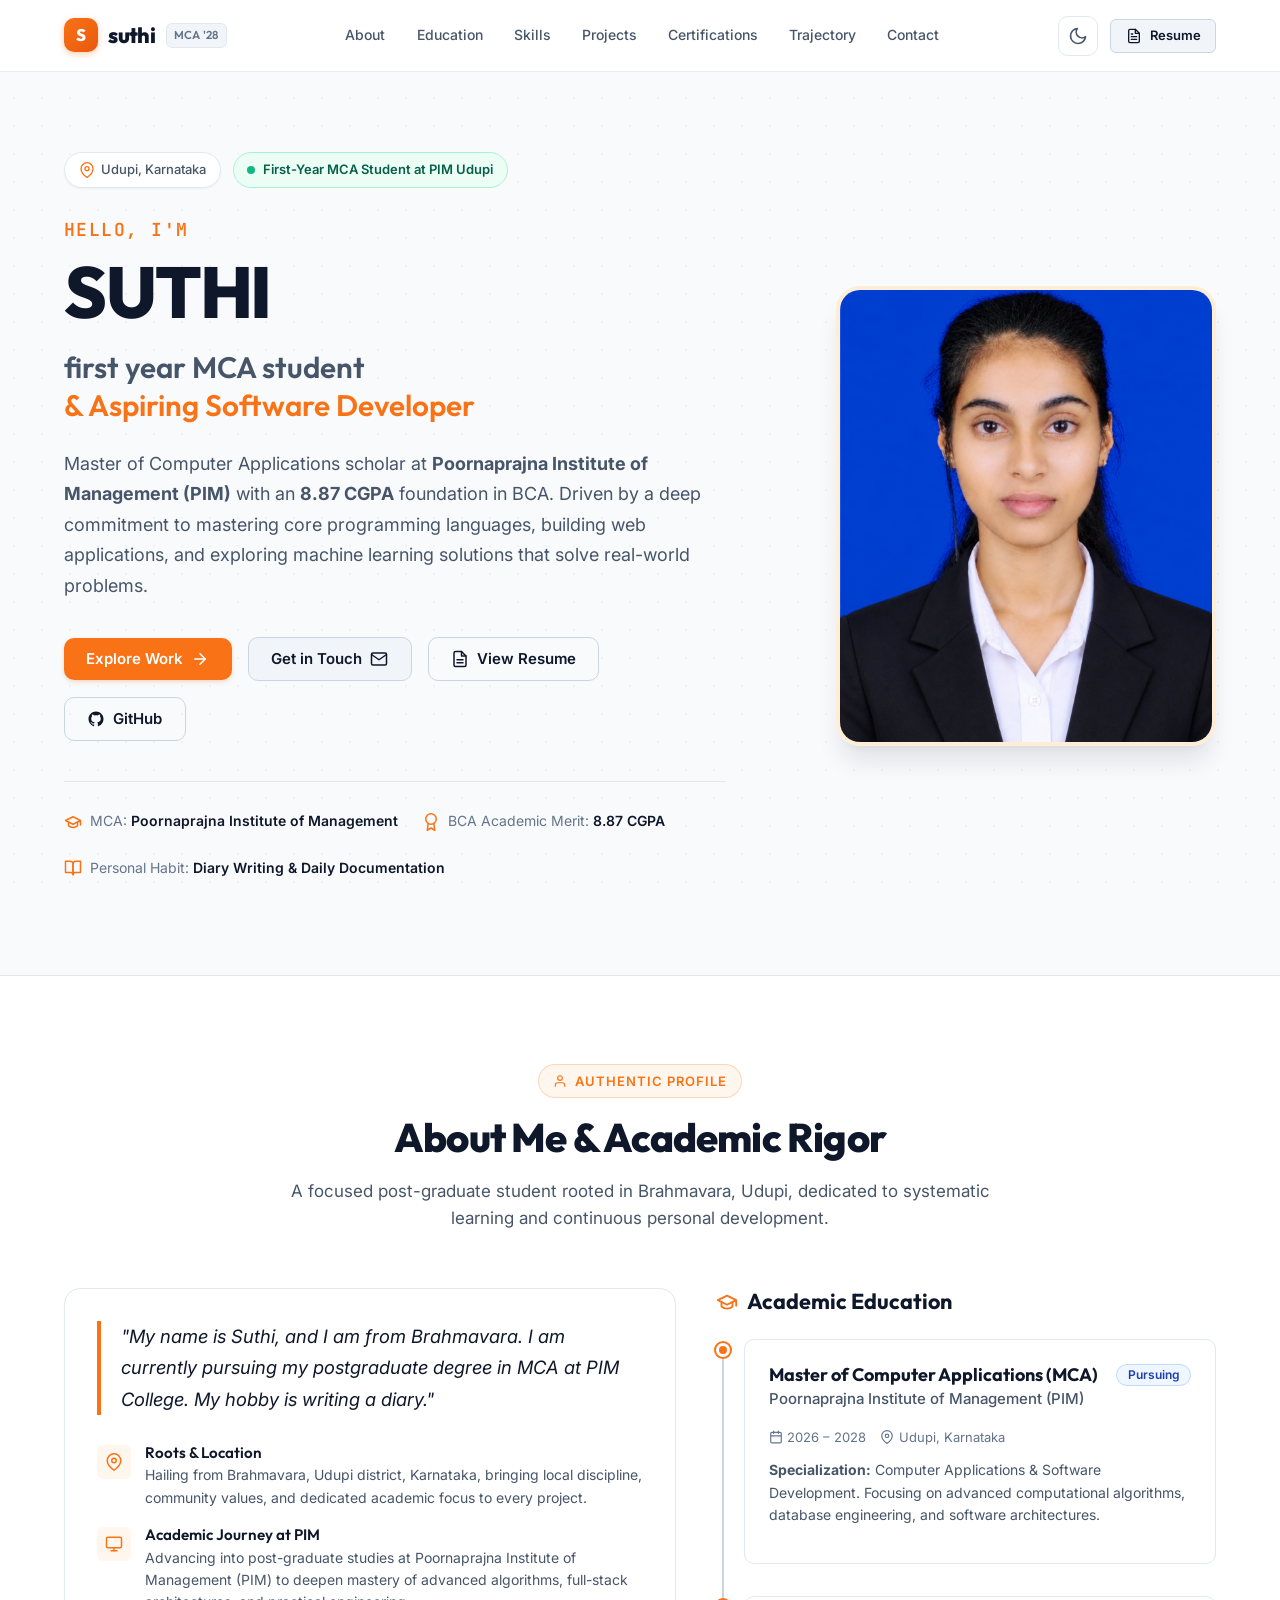
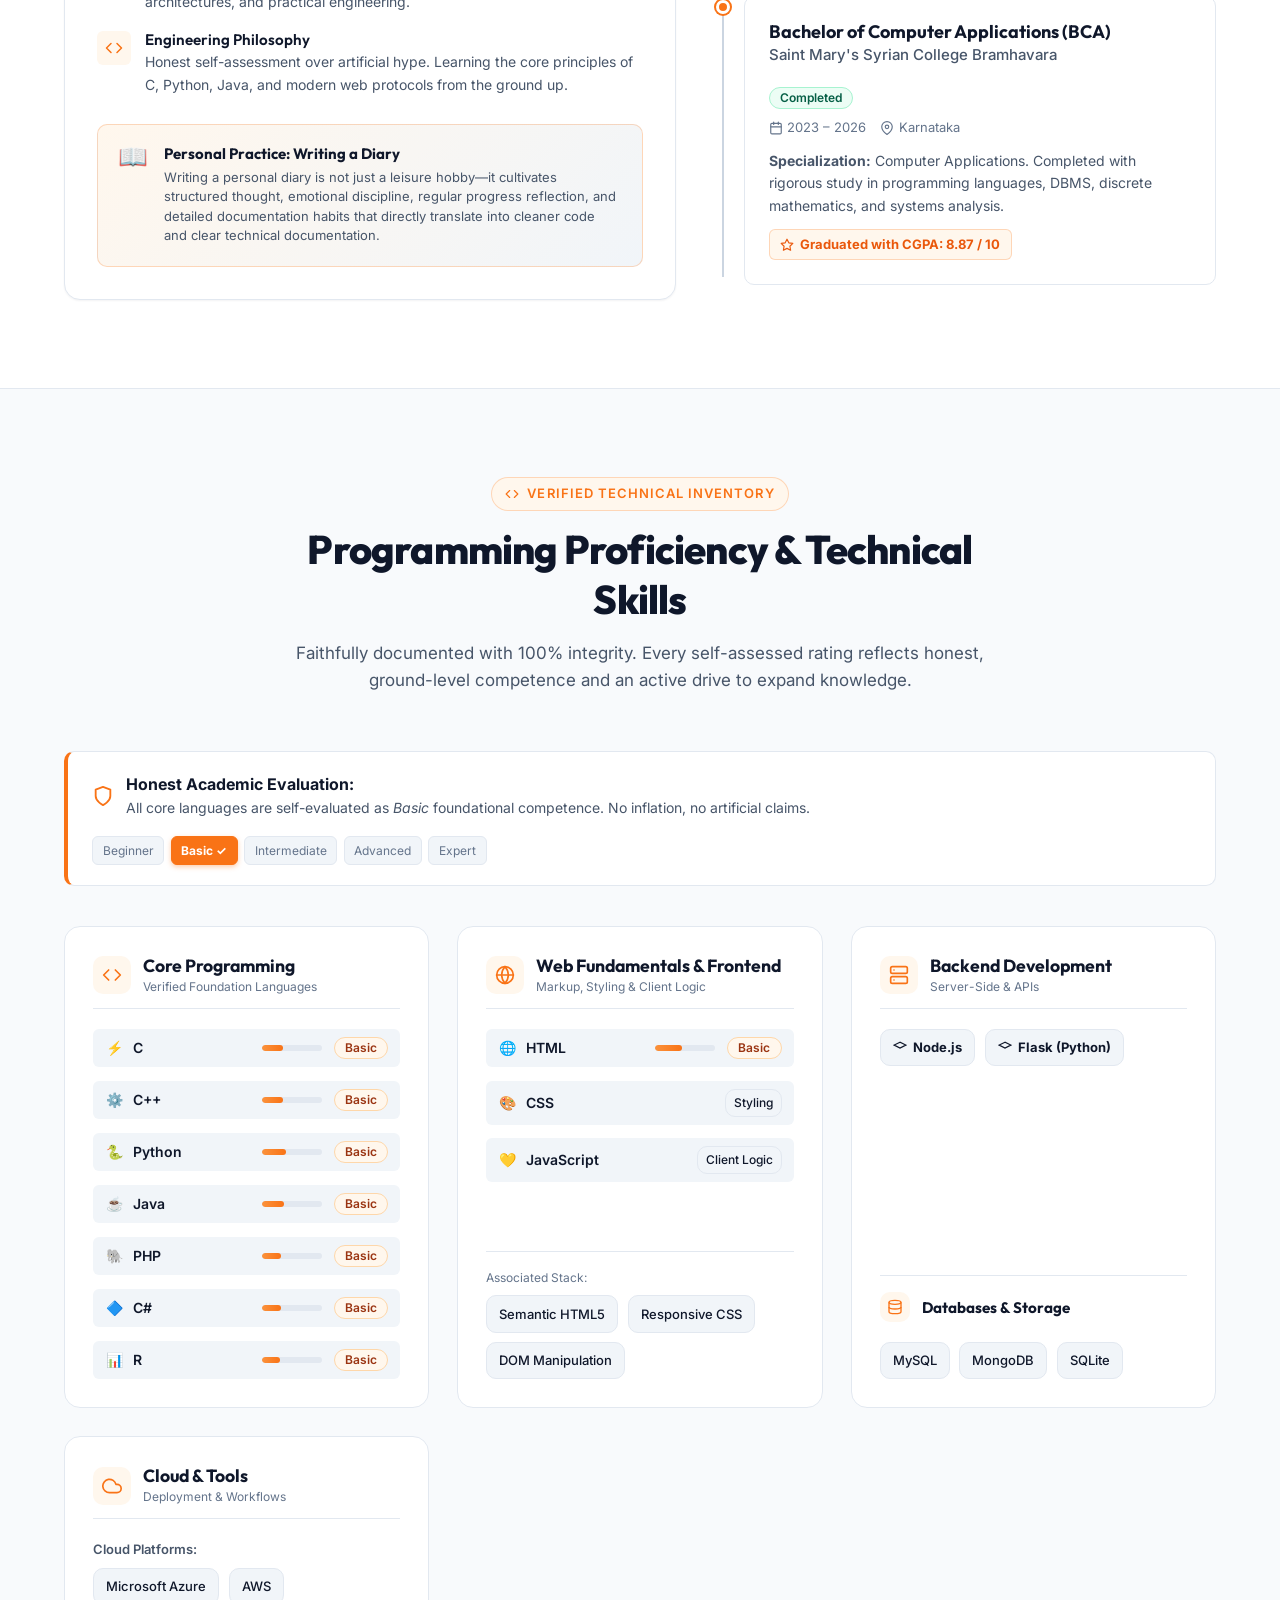
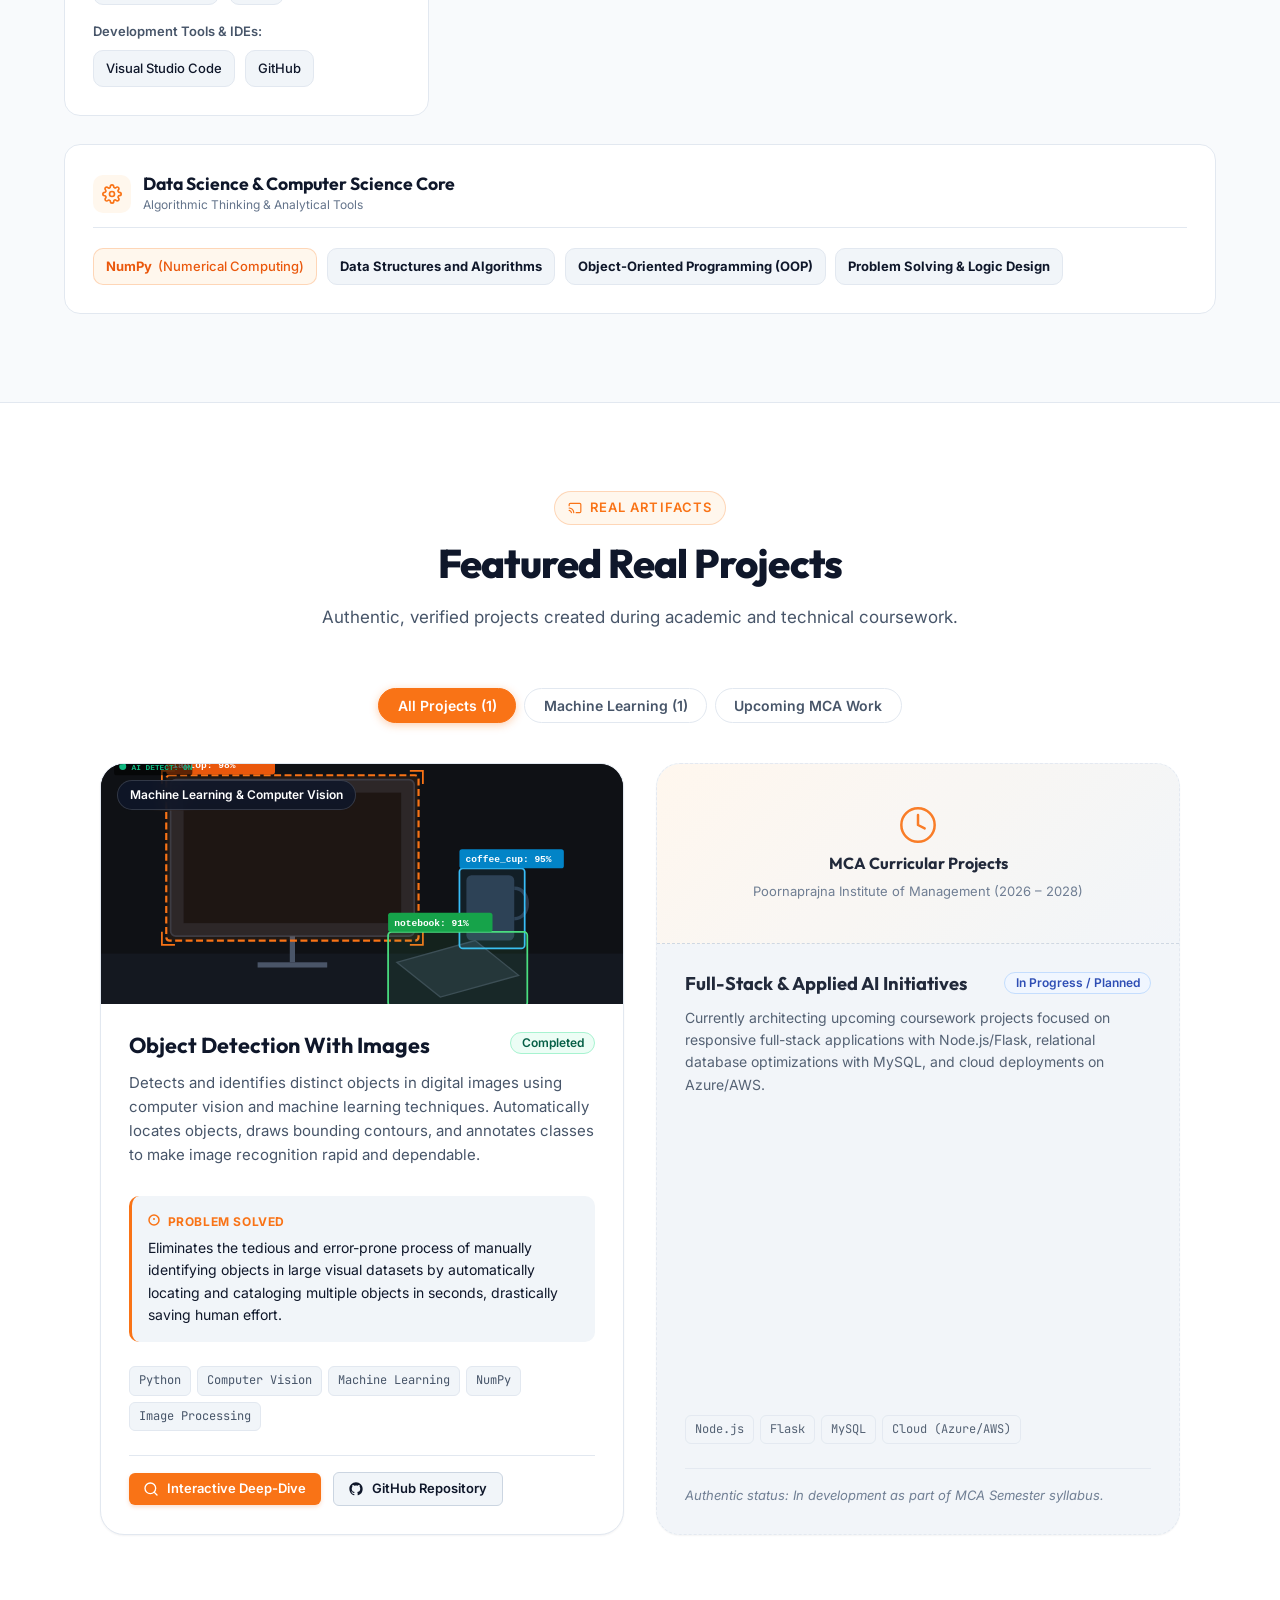
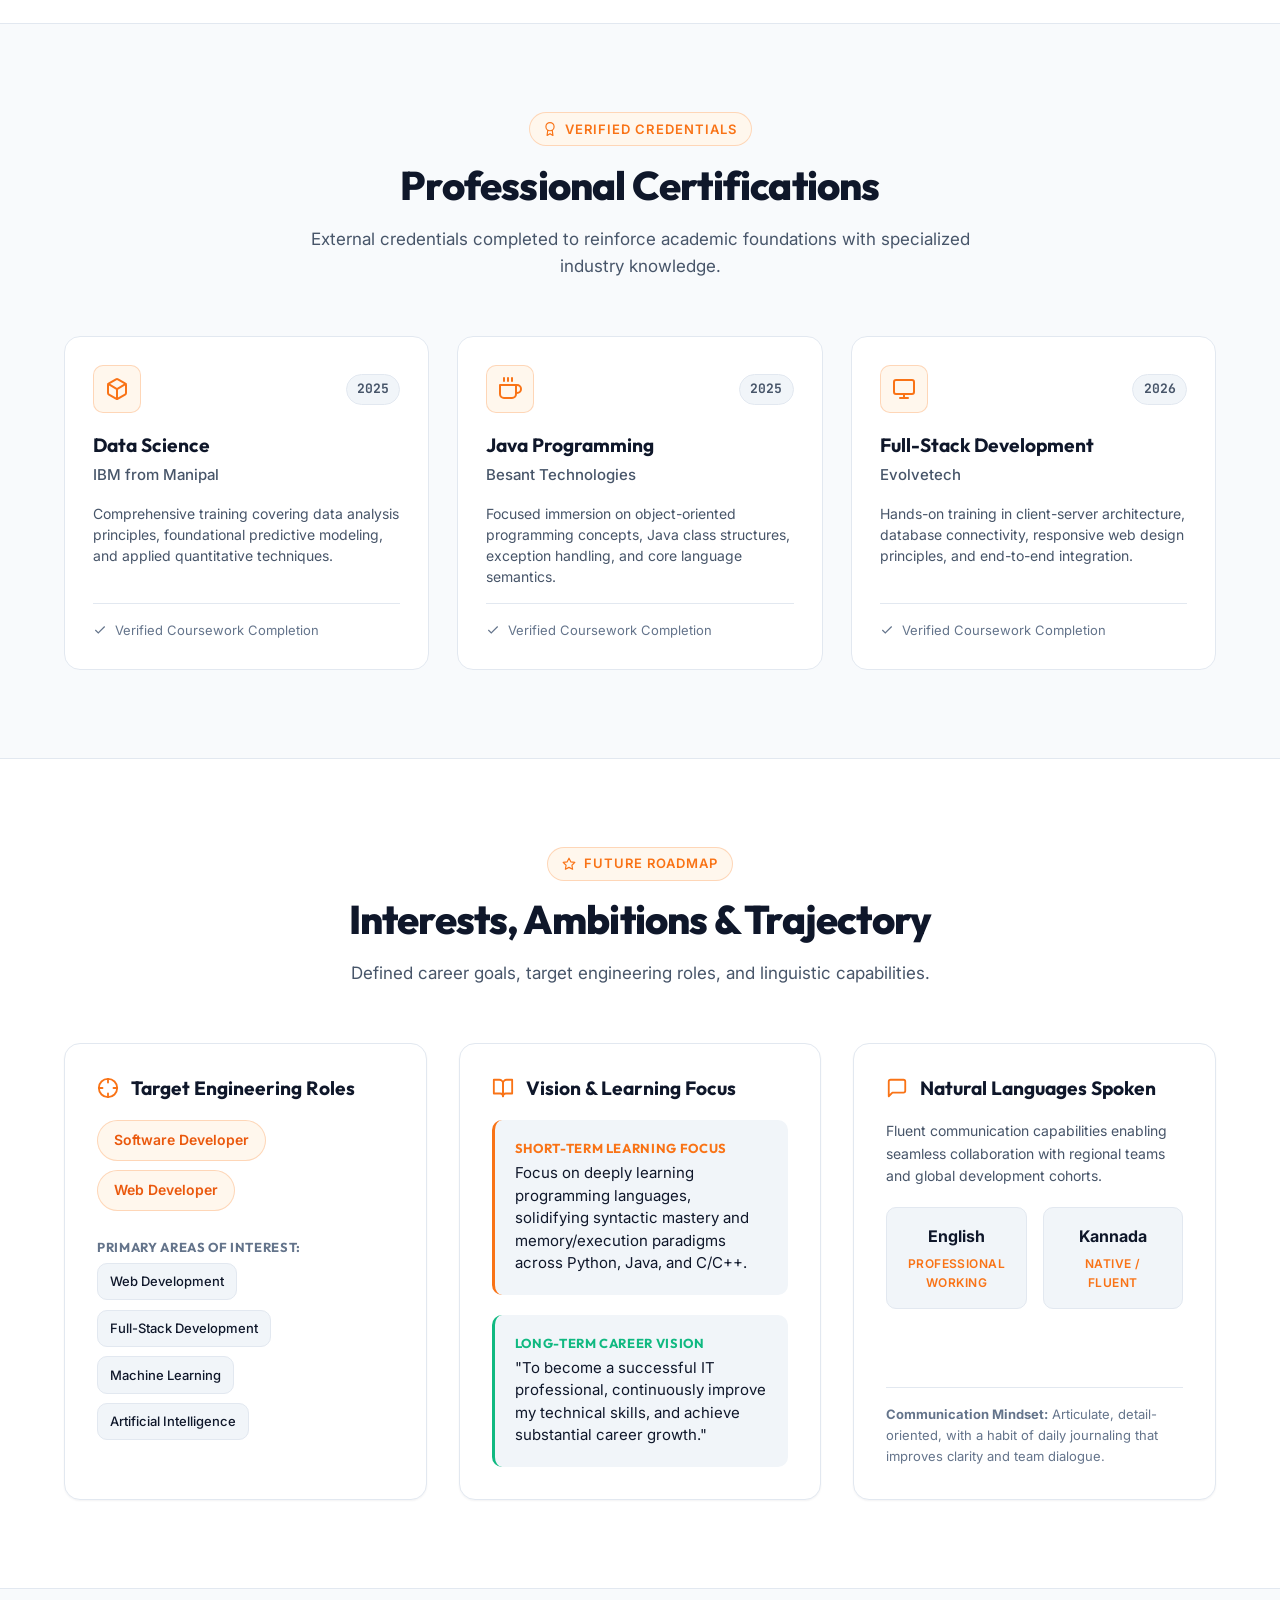
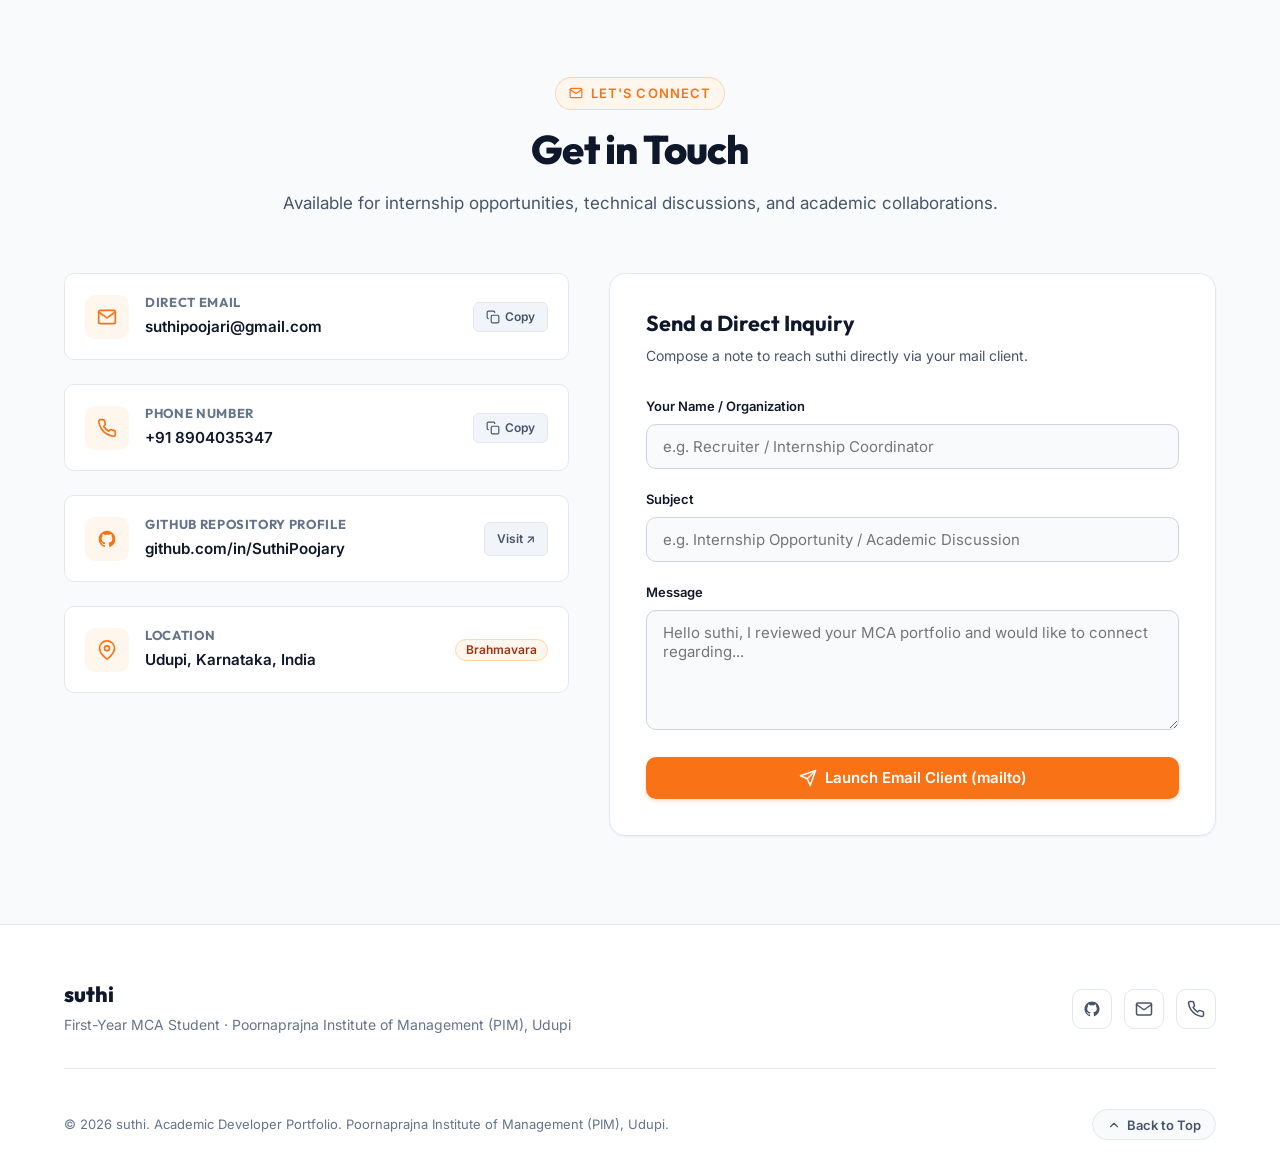
==== commit aa745aed: "Add profile photo back to index.html Restored the profile photo in the hero section of the page." ====
--- a/index.html
+++ b/index.html
@@ -71,11 +71,6 @@
 </head>
 <body>
   
-
-<img src="file_000000007f448208858519857343e30c.png"
-     alt="Suthi"
-     class="profile-photo">
-
   <!-- Accessible Skip Link -->
   <a href="#main-content" class="skip-link" style="position: absolute; top: -50px; left: 1rem; z-index: 9999; background: #f97316; color: #fff; padding: 0.5rem 1rem; border-radius: 4px; transition: top 0.2s;">Skip to main content</a>
 
@@ -283,6 +278,13 @@
               <span>Personal Habit: <strong>Diary Writing & Daily Documentation</strong></span>
             </div>
           </div>
+        </div>
+        <!-- Profile Photo -->
+        <div class="hero-image">
+          <img src="file_000000007f448208858519857343e30c.png"
+               alt="Suthi"
+               class="profile-photo">
+      
         </div>
       </div>
     </section>
--- a/style.css
+++ b/style.css
@@ -569,10 +569,13 @@
 
 .hero-layout {
   display: grid;
-  grid-template-columns: 1fr;
-  max-width: 900px;
+  grid-template-columns: 1.2fr 0.8fr;
+  align-items: center;
+  gap: 3rem;
+  max-width: 1200px;
   margin: 0 auto;
 }
+
 
 .hero-content {
   text-align: left;
@@ -2156,10 +2159,14 @@
 /* Add your new code below */
 
 .profile-photo {
-    width: 150px;
-    height: 200px;
-    border-radius: 0;
-    object-fit: cover;
-    display: block;
-    margin: 20px auto;
-}
+  width: 100%;
+  max-width: 380px;
+  height: 460px;
+  object-fit: cover;
+  object-position: center;
+  border-radius: 24px;
+  border: 4px solid var(--orange-100);
+  box-shadow: var(--shadow-xl);
+  margin-left: auto;
+}
+}
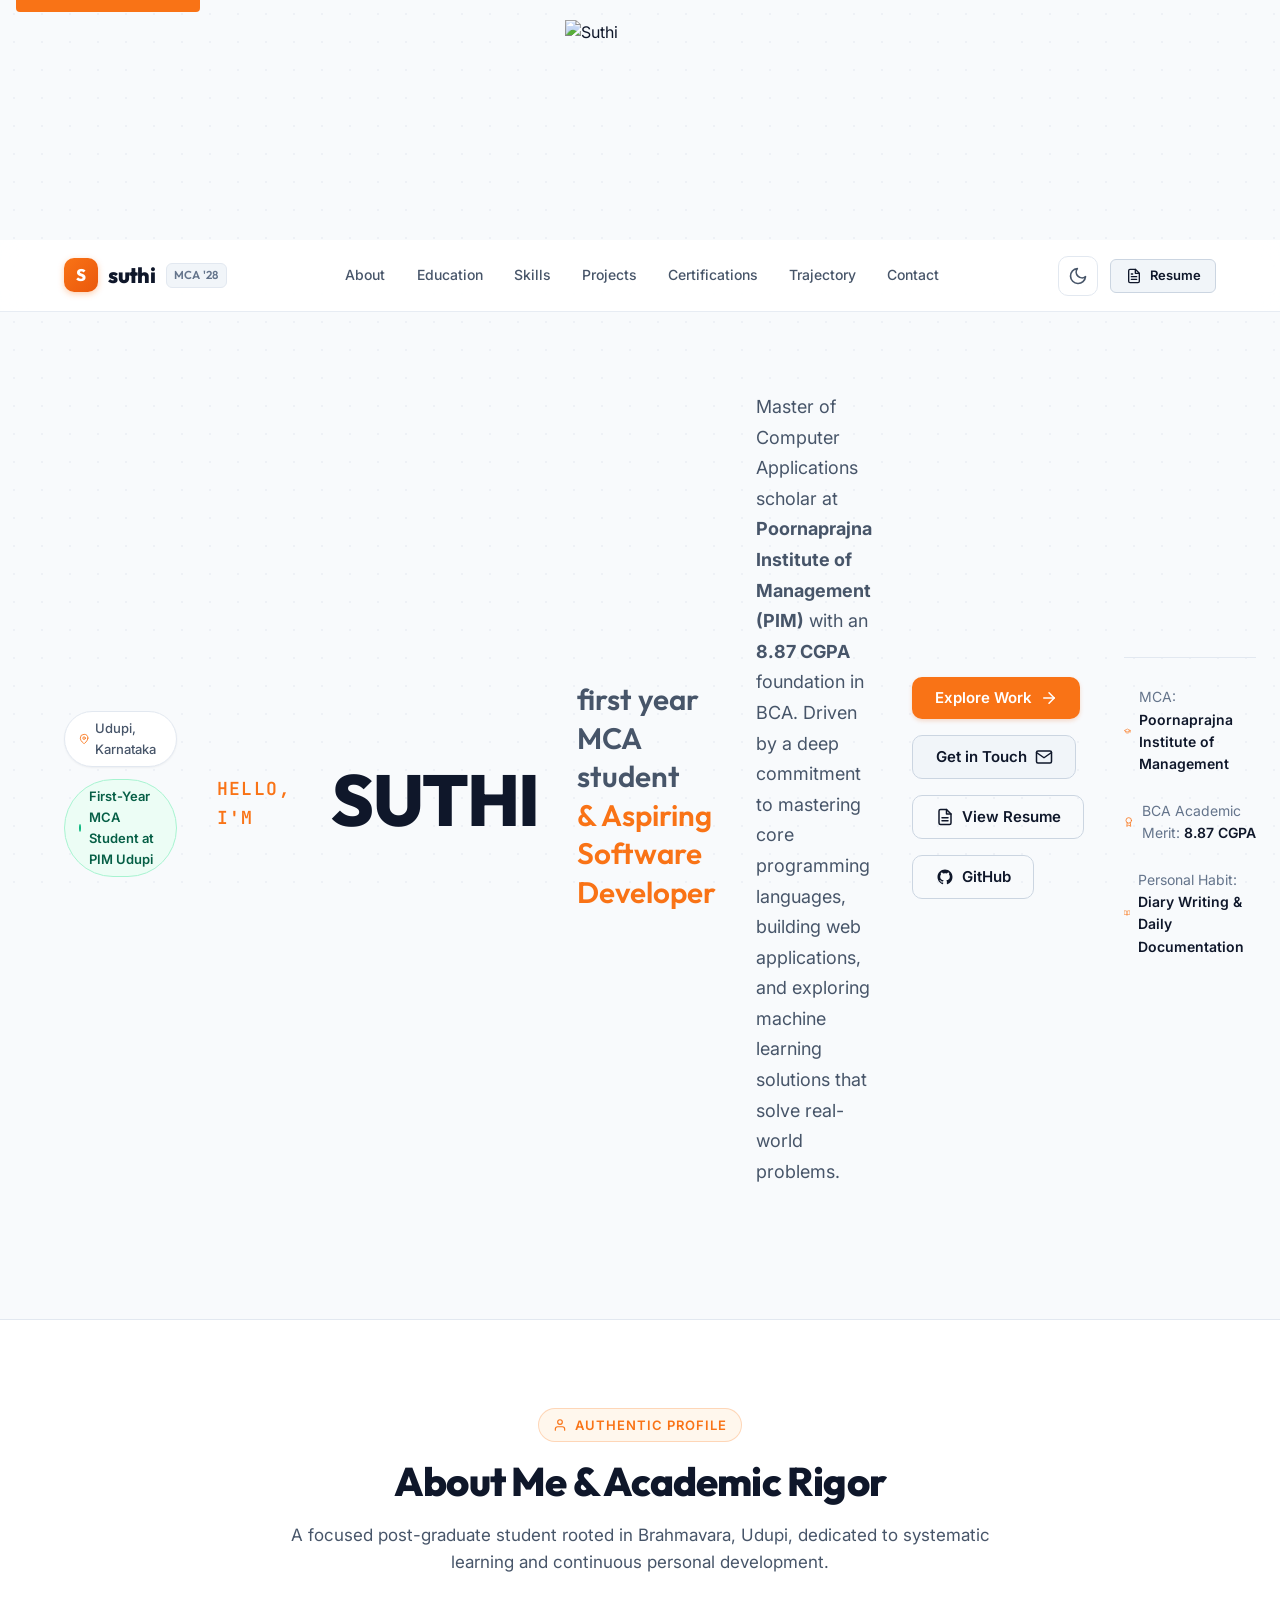
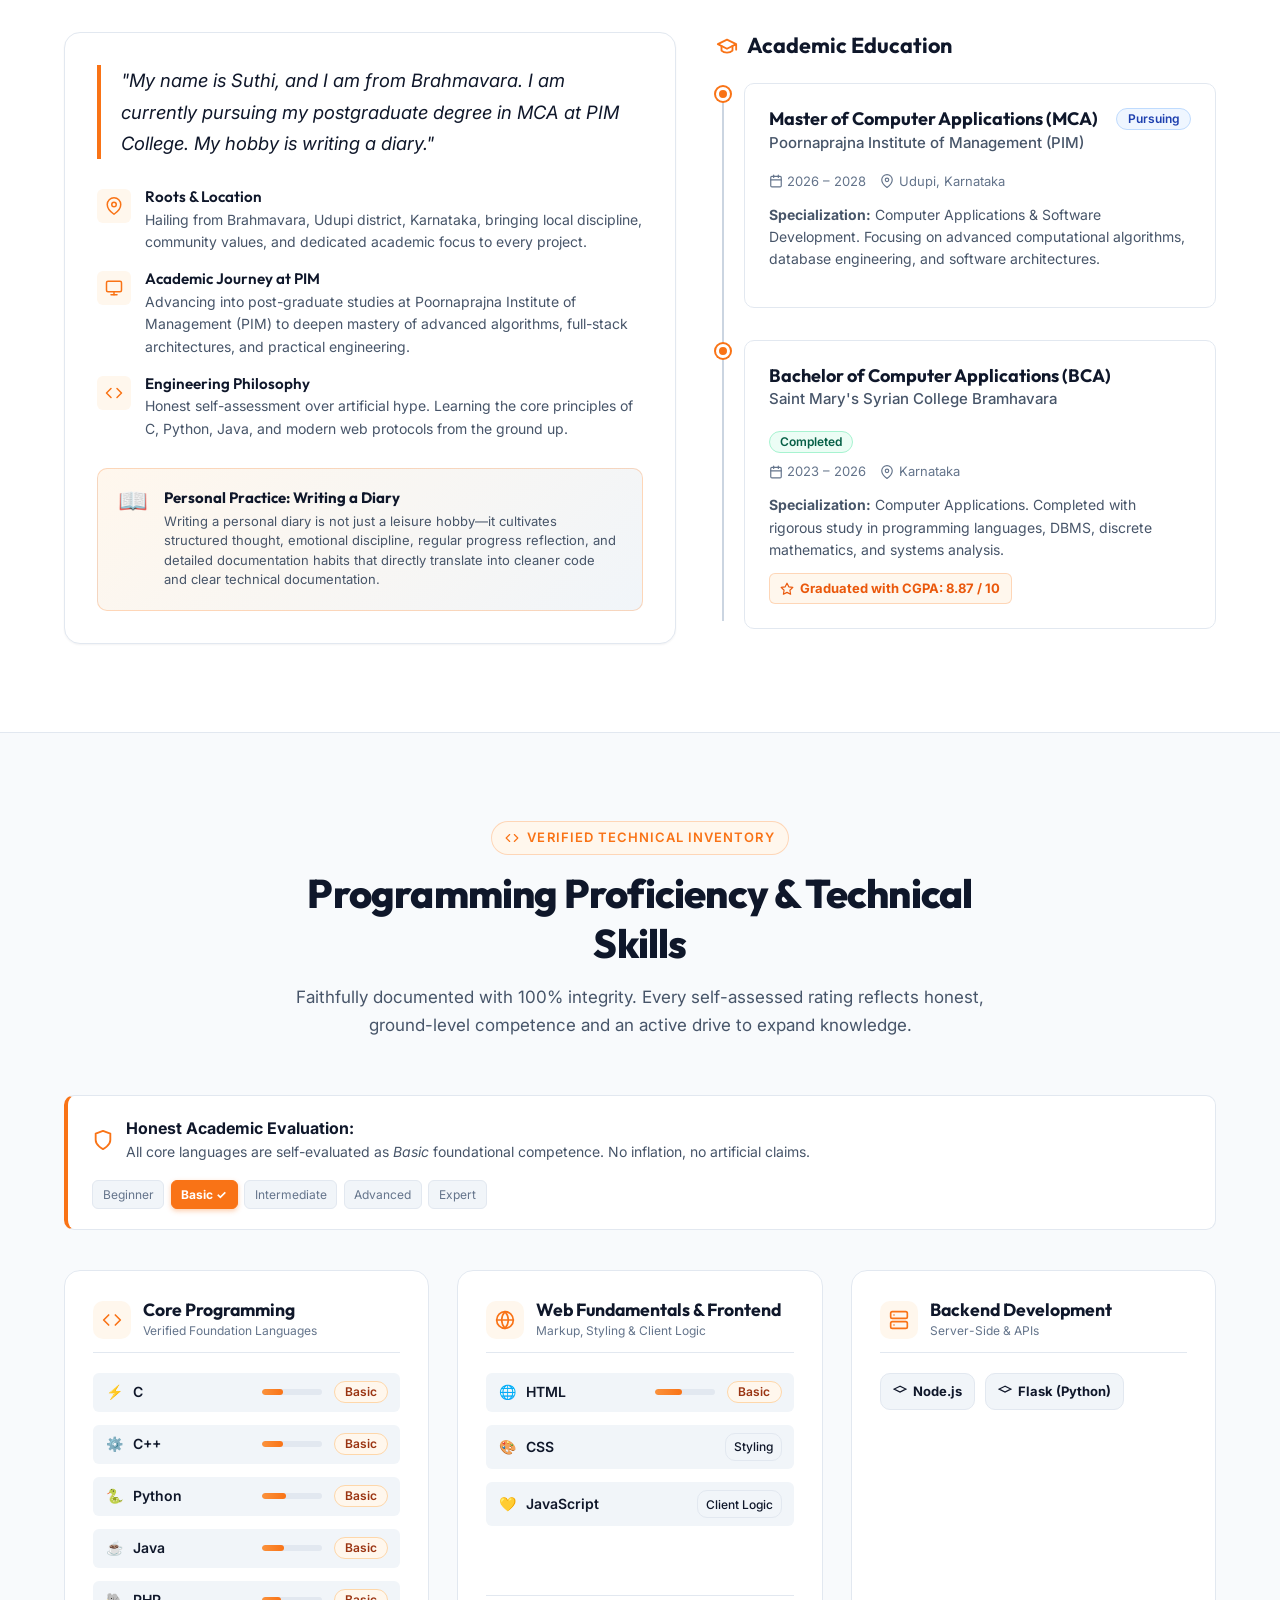
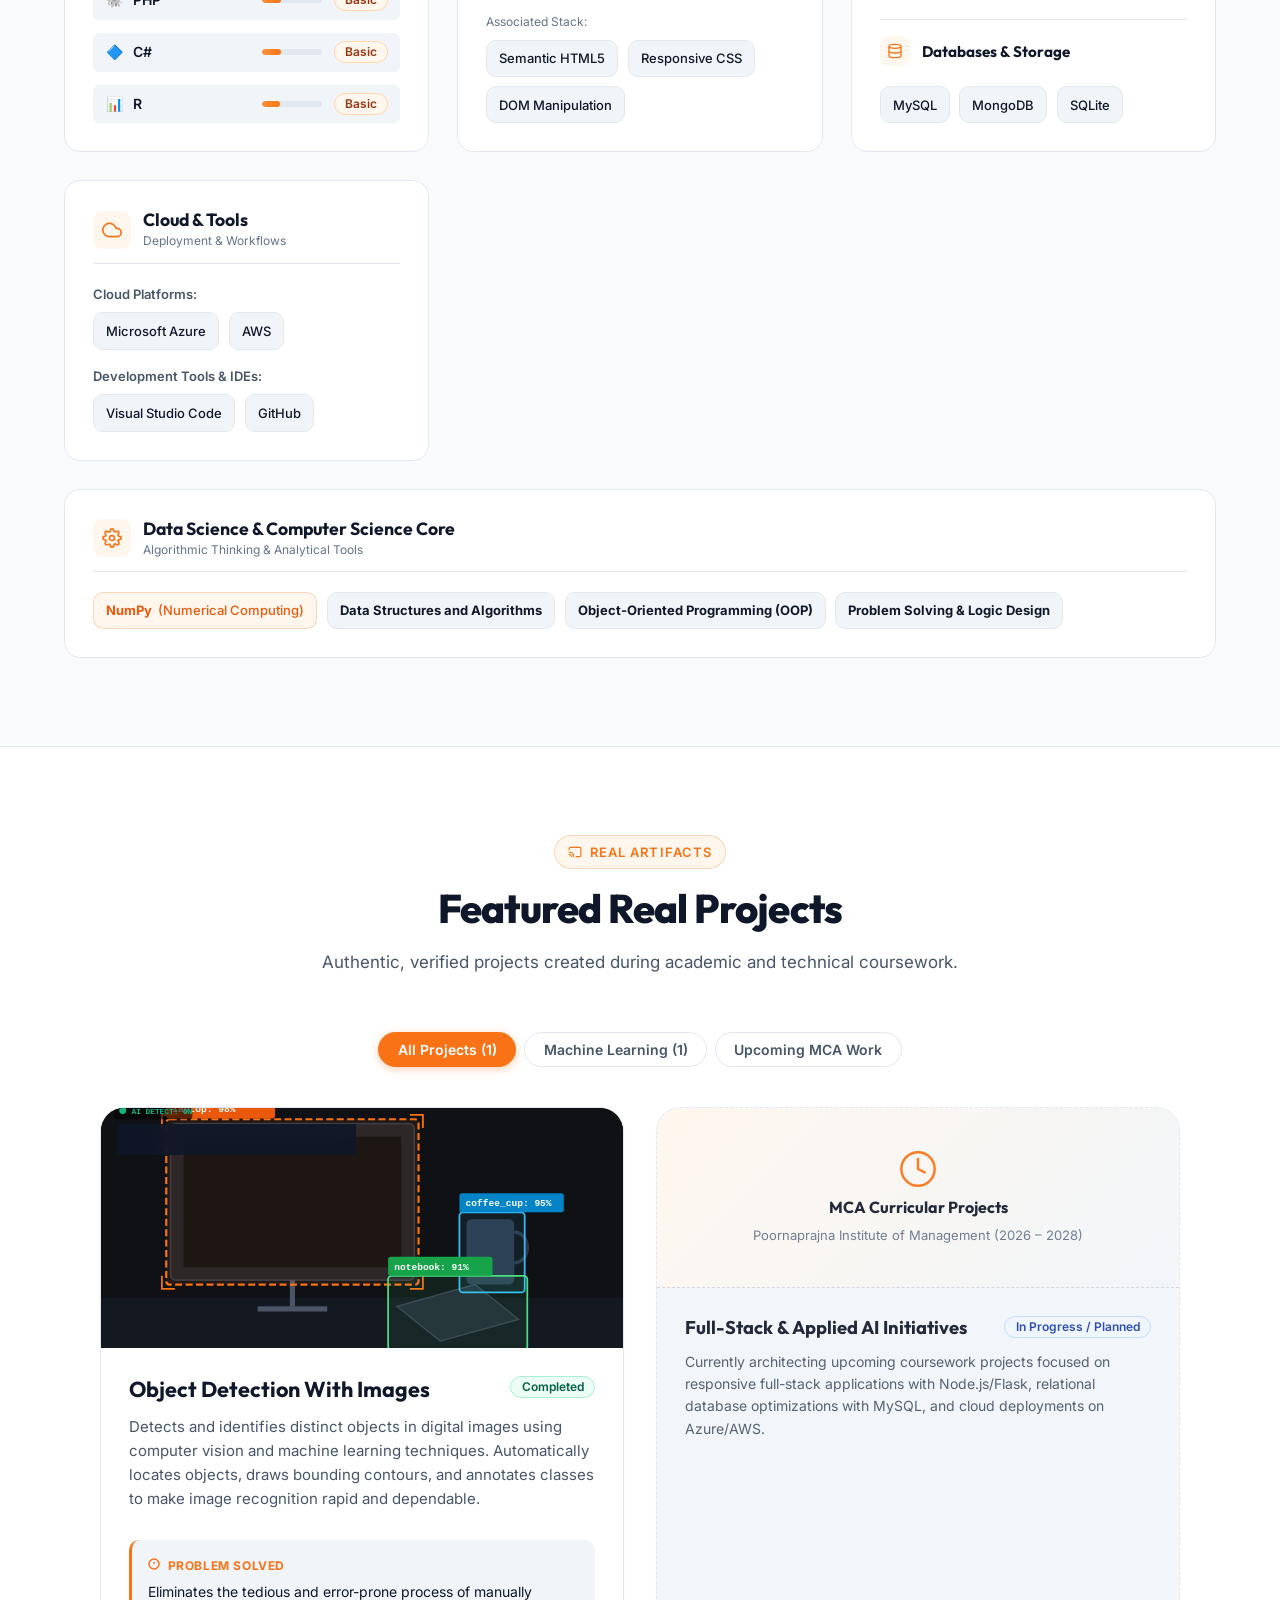
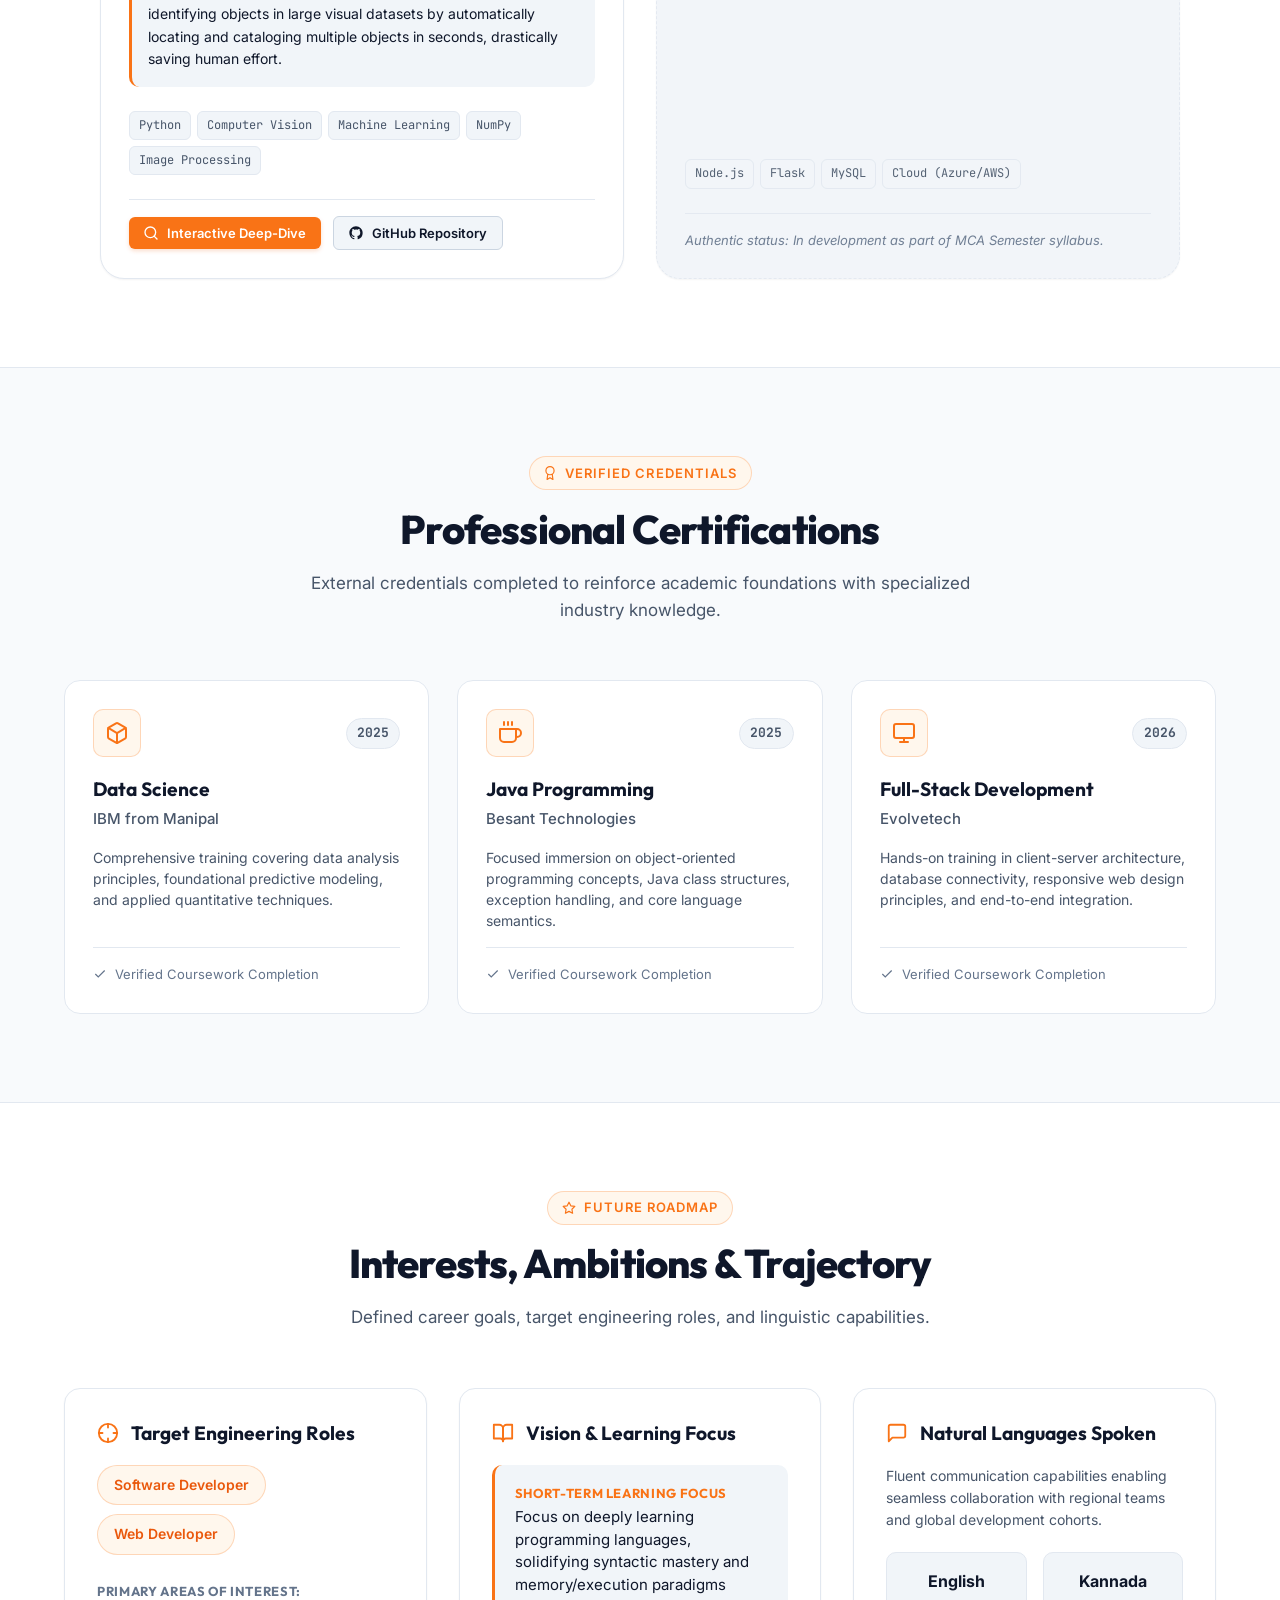
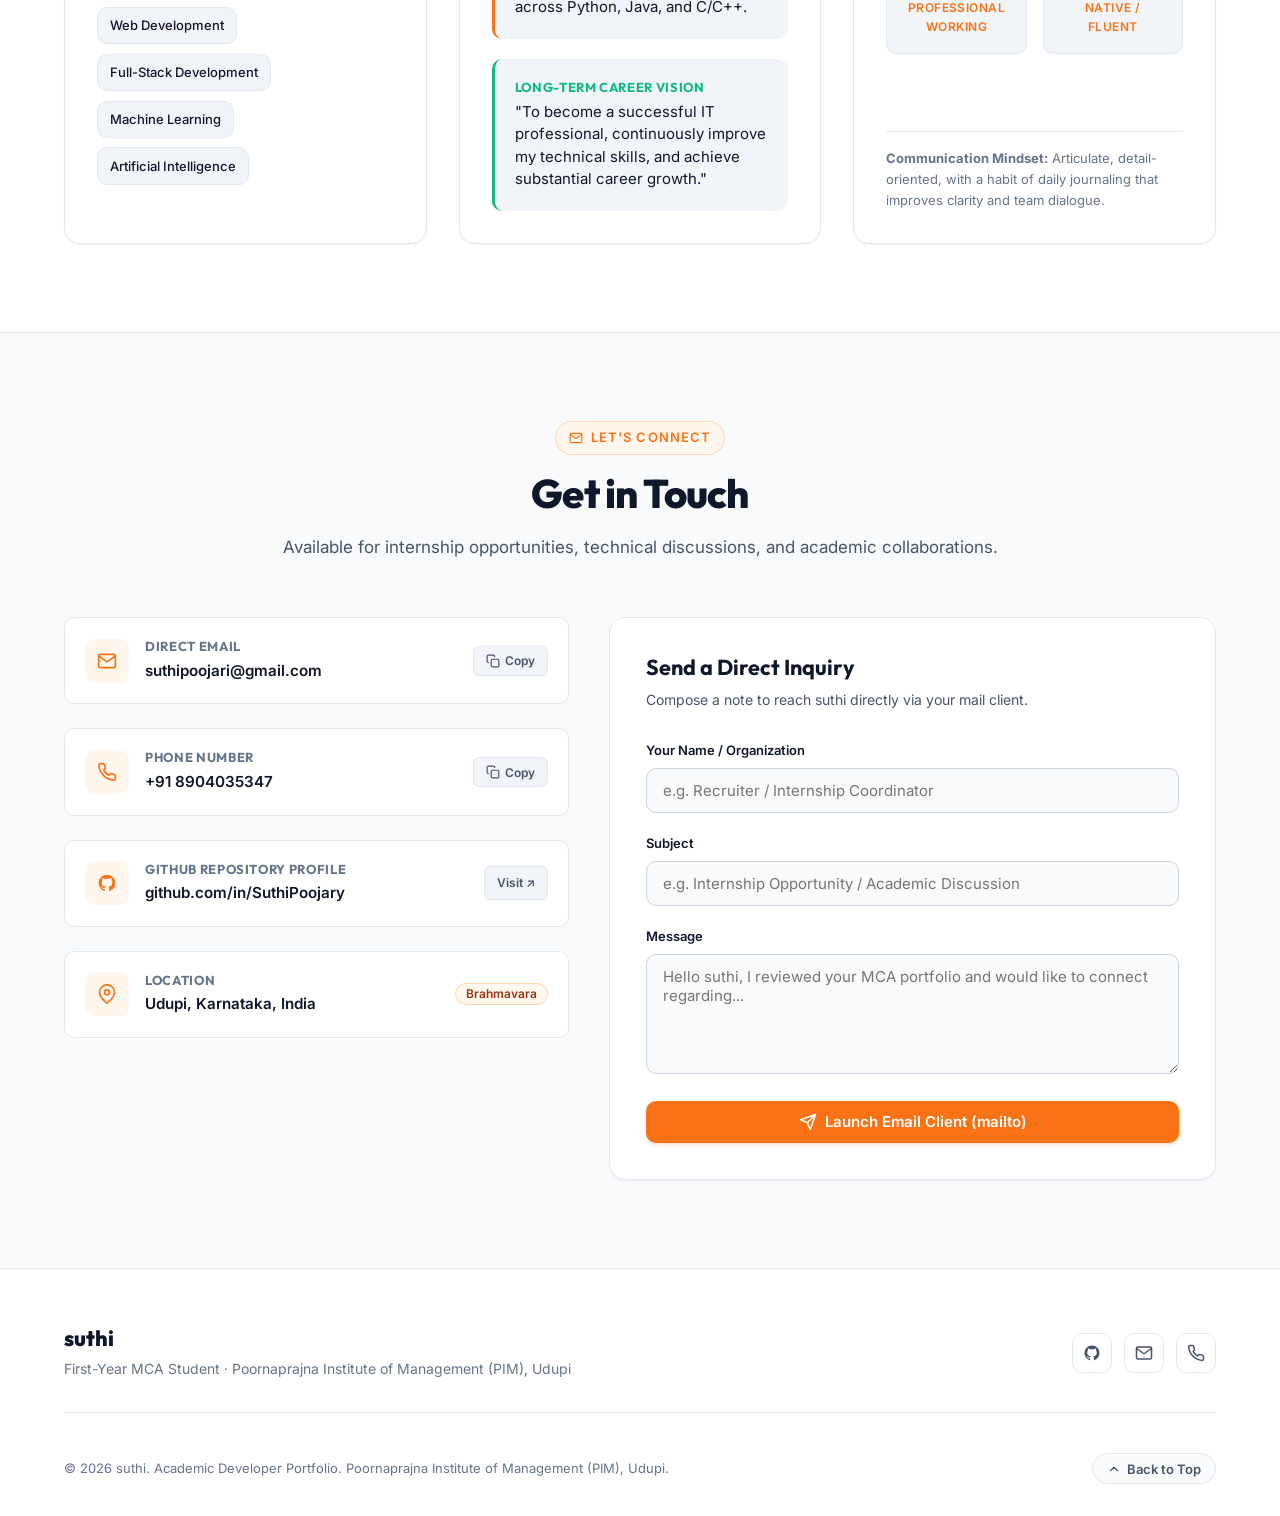
==== commit b629b3a3: "Update index.html" ====
--- a/index.html
+++ b/index.html
@@ -70,6 +70,9 @@
   </script>
 </head>
 <body>
+  <img src=".png"
+     alt="Suthi"
+     class="profile-photo">
   
   <!-- Accessible Skip Link -->
   <a href="#main-content" class="skip-link" style="position: absolute; top: -50px; left: 1rem; z-index: 9999; background: #f97316; color: #fff; padding: 0.5rem 1rem; border-radius: 4px; transition: top 0.2s;">Skip to main content</a>
@@ -278,13 +281,6 @@
               <span>Personal Habit: <strong>Diary Writing & Daily Documentation</strong></span>
             </div>
           </div>
-        </div>
-        <!-- Profile Photo -->
-        <div class="hero-image">
-          <img src="file_000000007f448208858519857343e30c.png"
-               alt="Suthi"
-               class="profile-photo">
-      
         </div>
       </div>
     </section>
--- a/style.css
+++ b/style.css
@@ -578,6 +578,13 @@
 
 
 .hero-content {
+  display: flex;
+  justify-content: space-between;
+  align-items: center;
+  gap: 40px;
+}
+
+.hero-text {
   text-align: left;
 }
 
@@ -2159,14 +2166,10 @@
 /* Add your new code below */
 
 .profile-photo {
-  width: 100%;
-  max-width: 380px;
-  height: 460px;
-  object-fit: cover;
-  object-position: center;
-  border-radius: 24px;
-  border: 4px solid var(--orange-100);
-  box-shadow: var(--shadow-xl);
-  margin-left: auto;
-}
-}
+    width: 150px;
+    height: 200px;
+    border-radius: 0;
+    object-fit: cover;
+    display: block;
+    margin: 20px auto;
+}
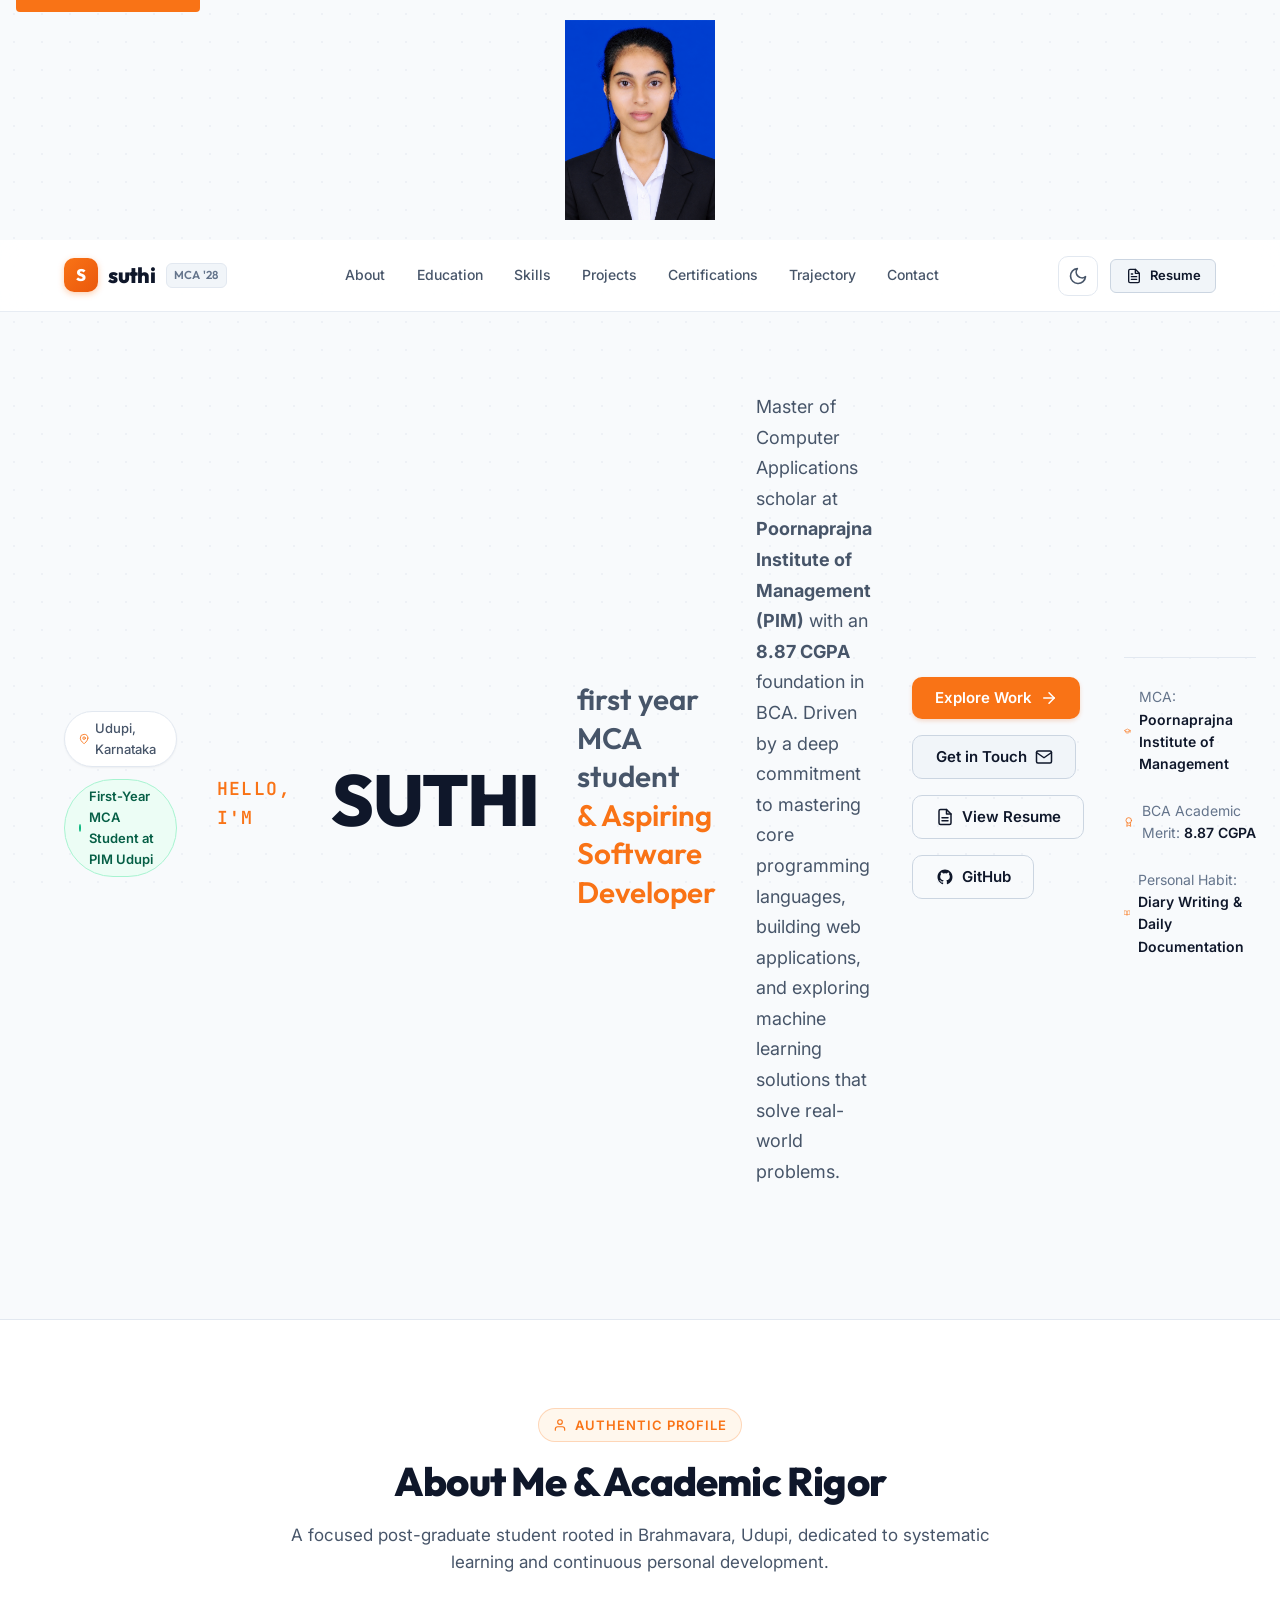
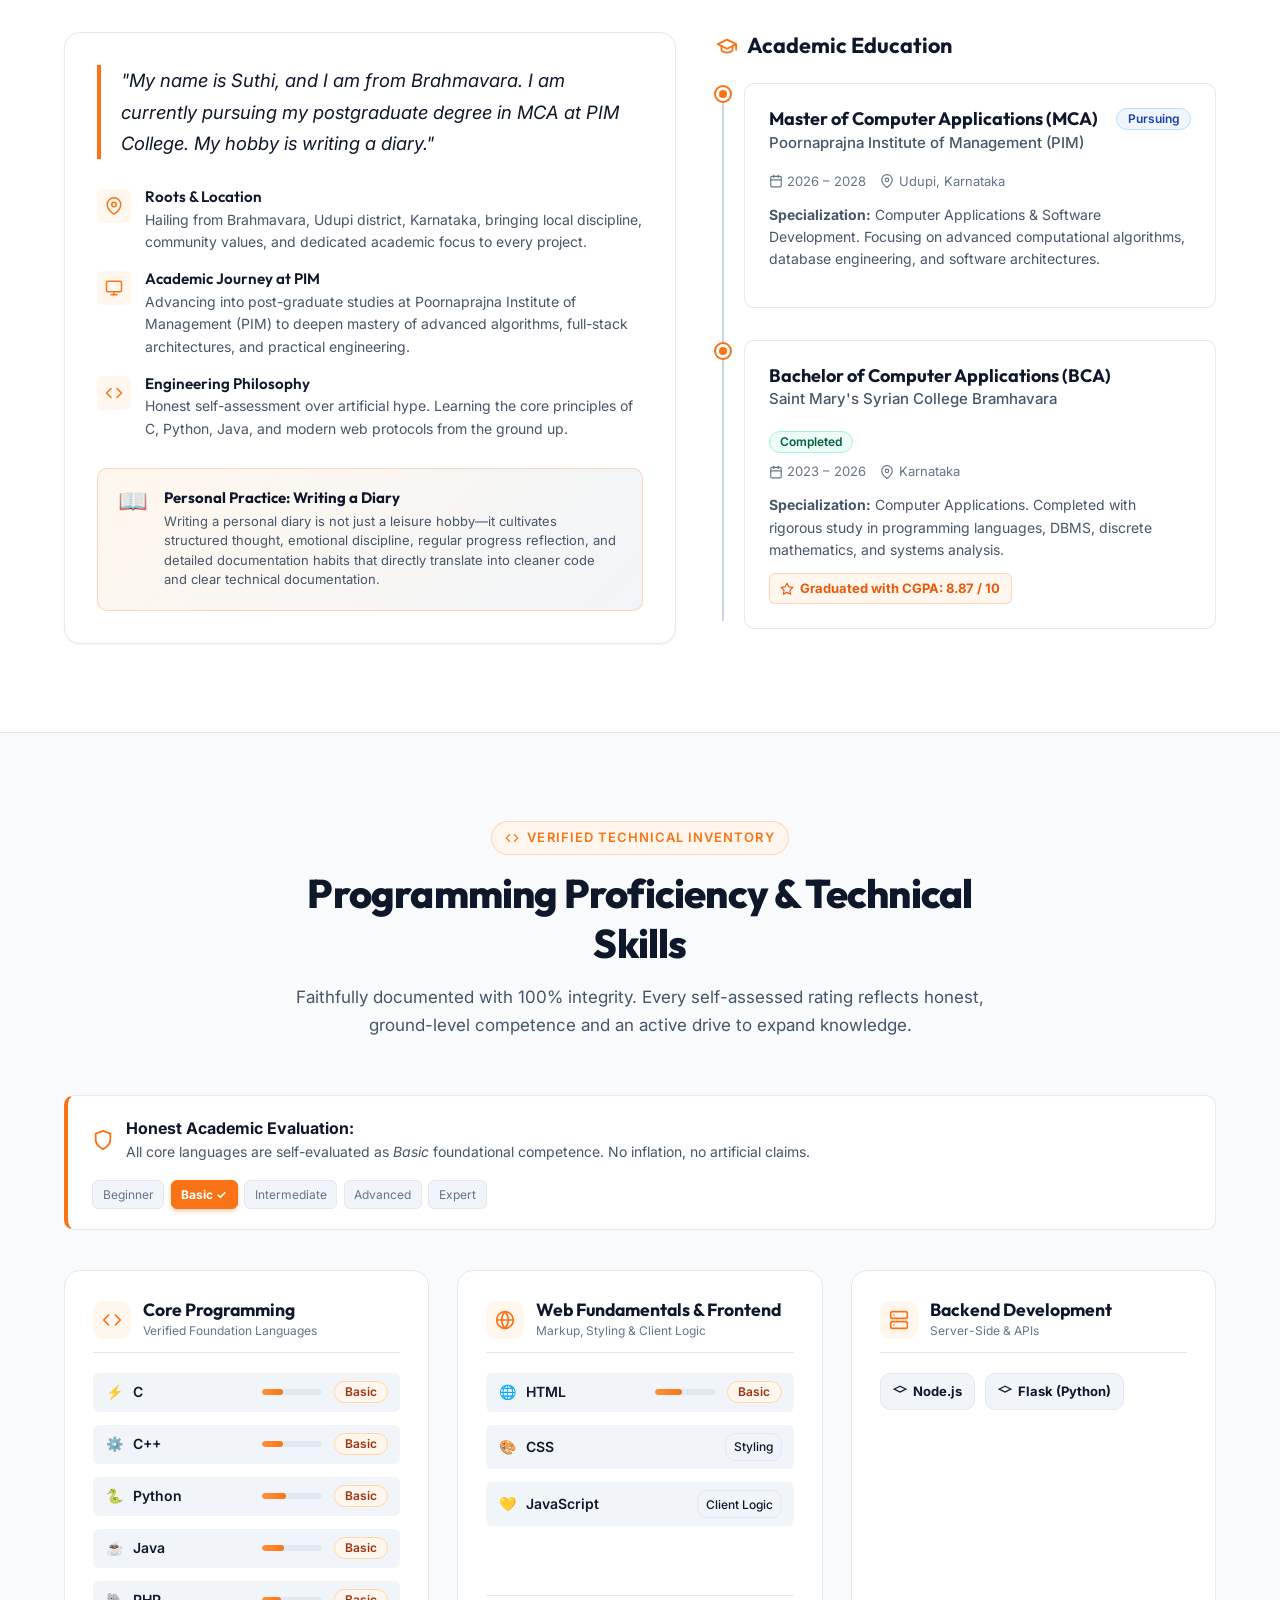
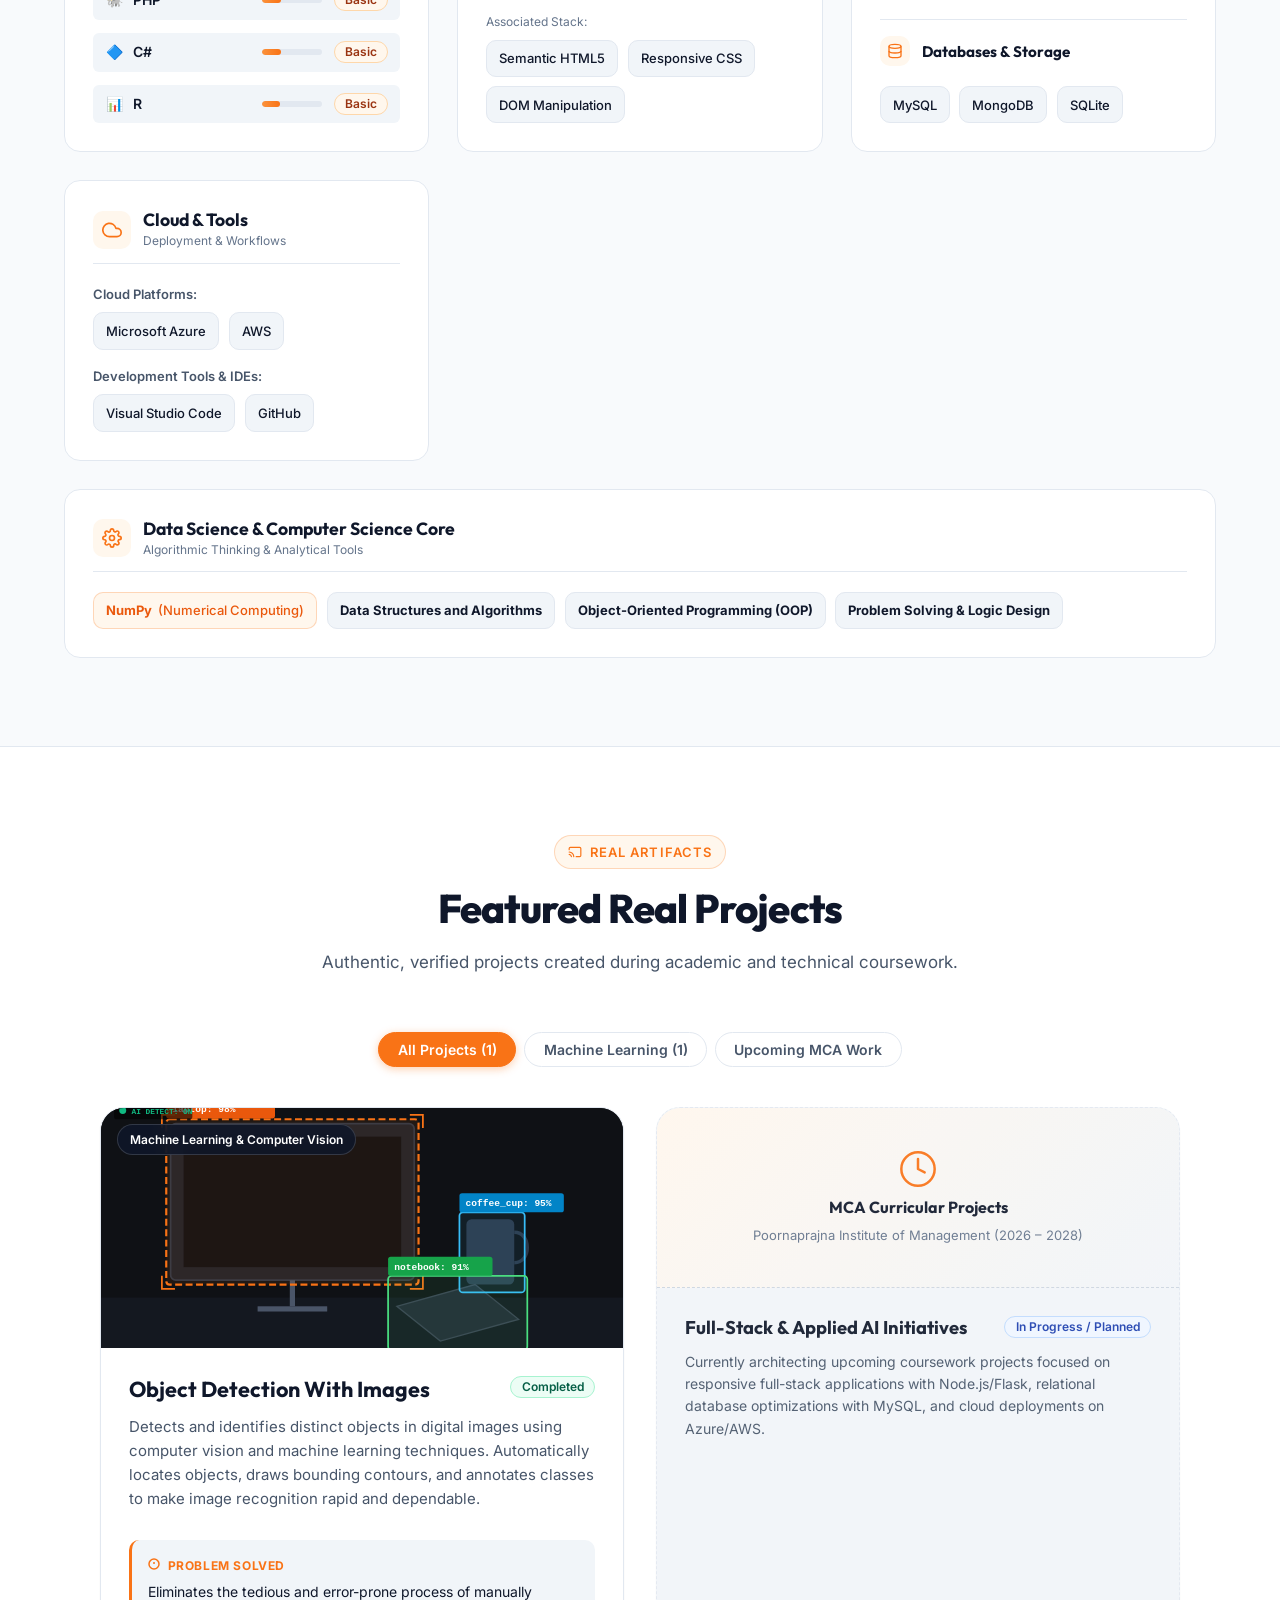
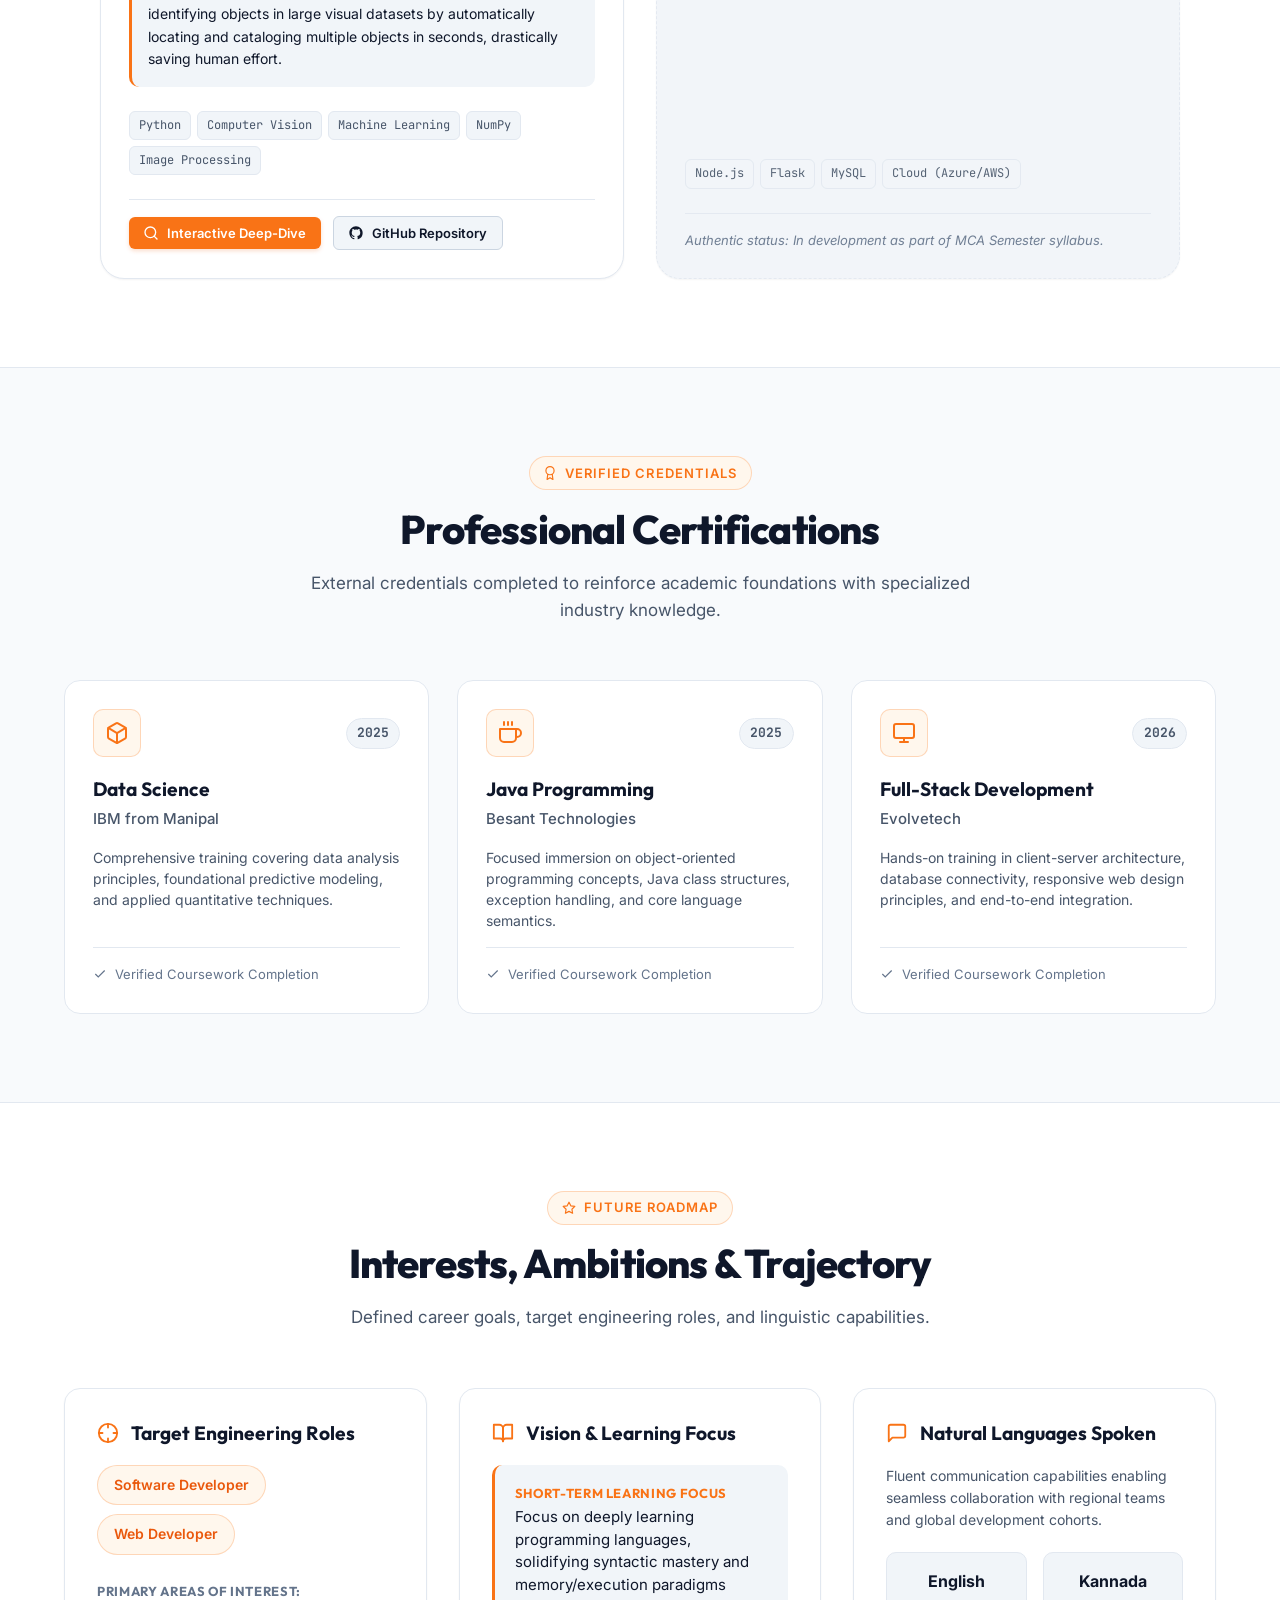
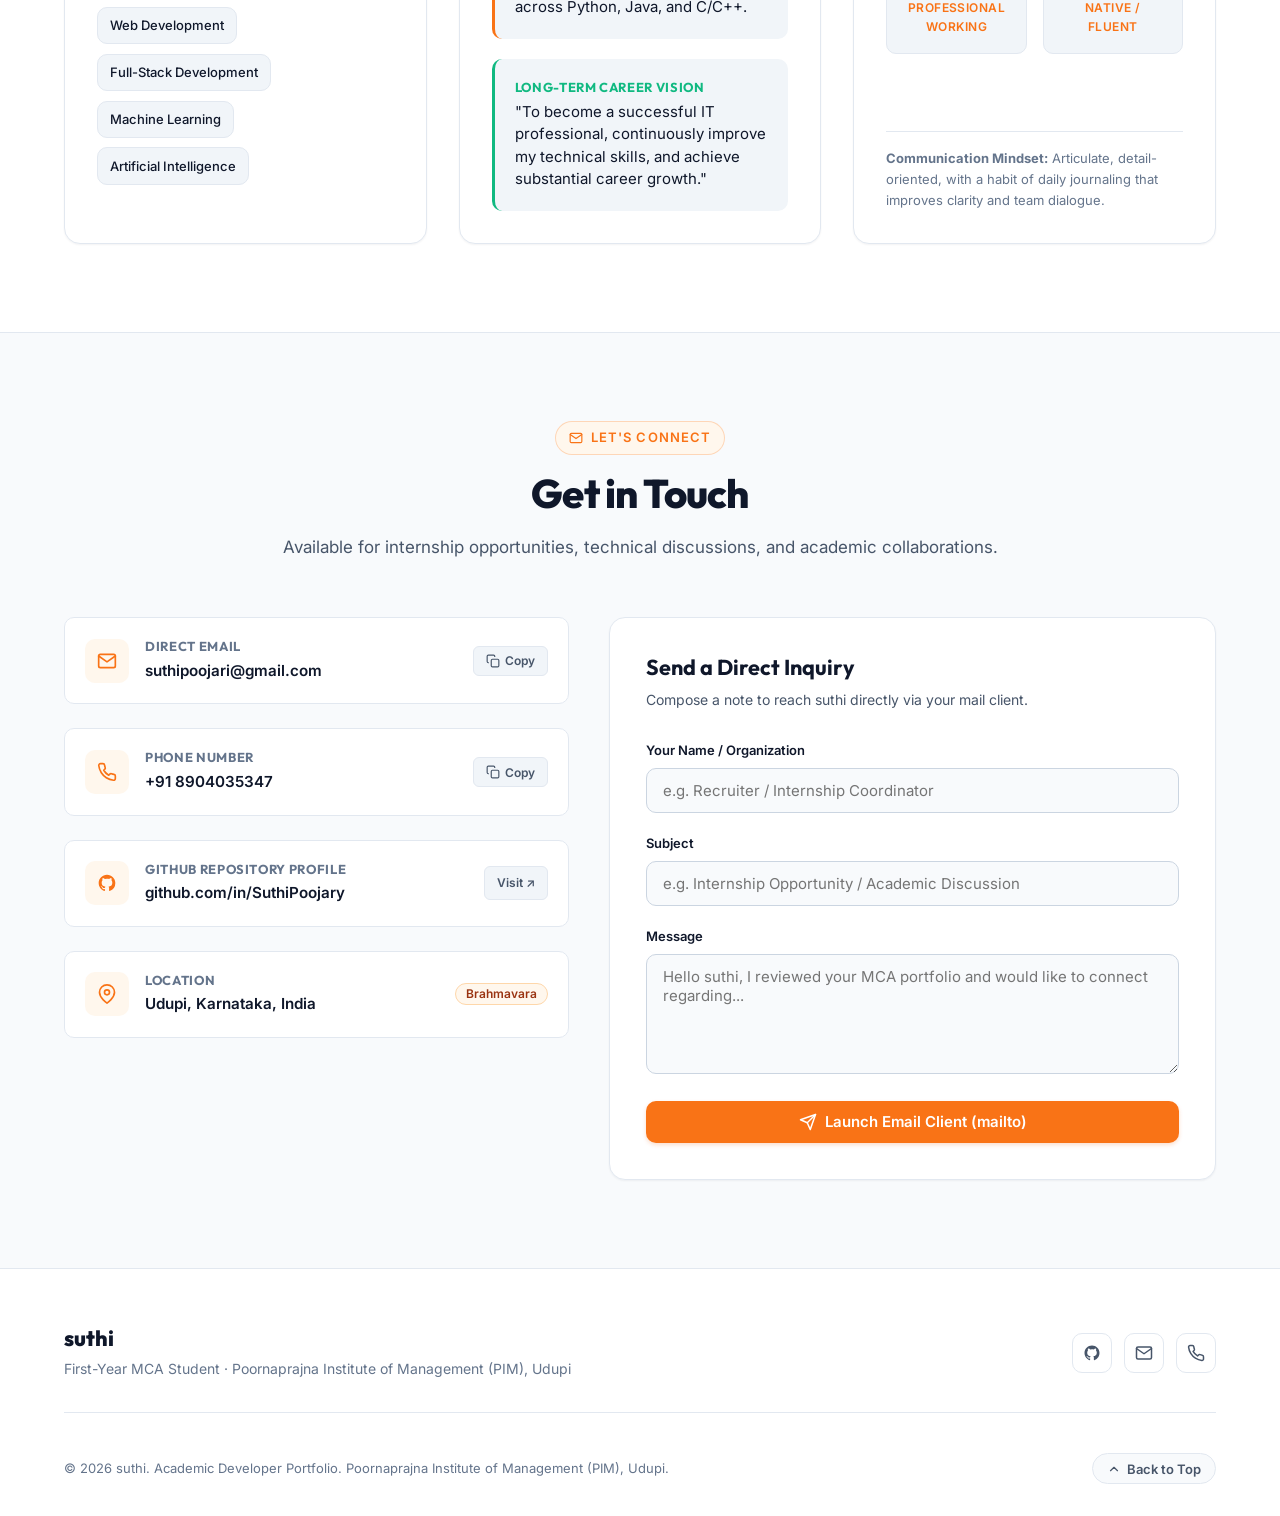
==== commit 10115b82: "Change profile photo image source Updated image source for profile photo." ====
--- a/index.html
+++ b/index.html
@@ -70,7 +70,7 @@
   </script>
 </head>
 <body>
-  <img src=".png"
+  <img src="file_000000007f448208858519857343e30c.png"
      alt="Suthi"
      class="profile-photo">
   
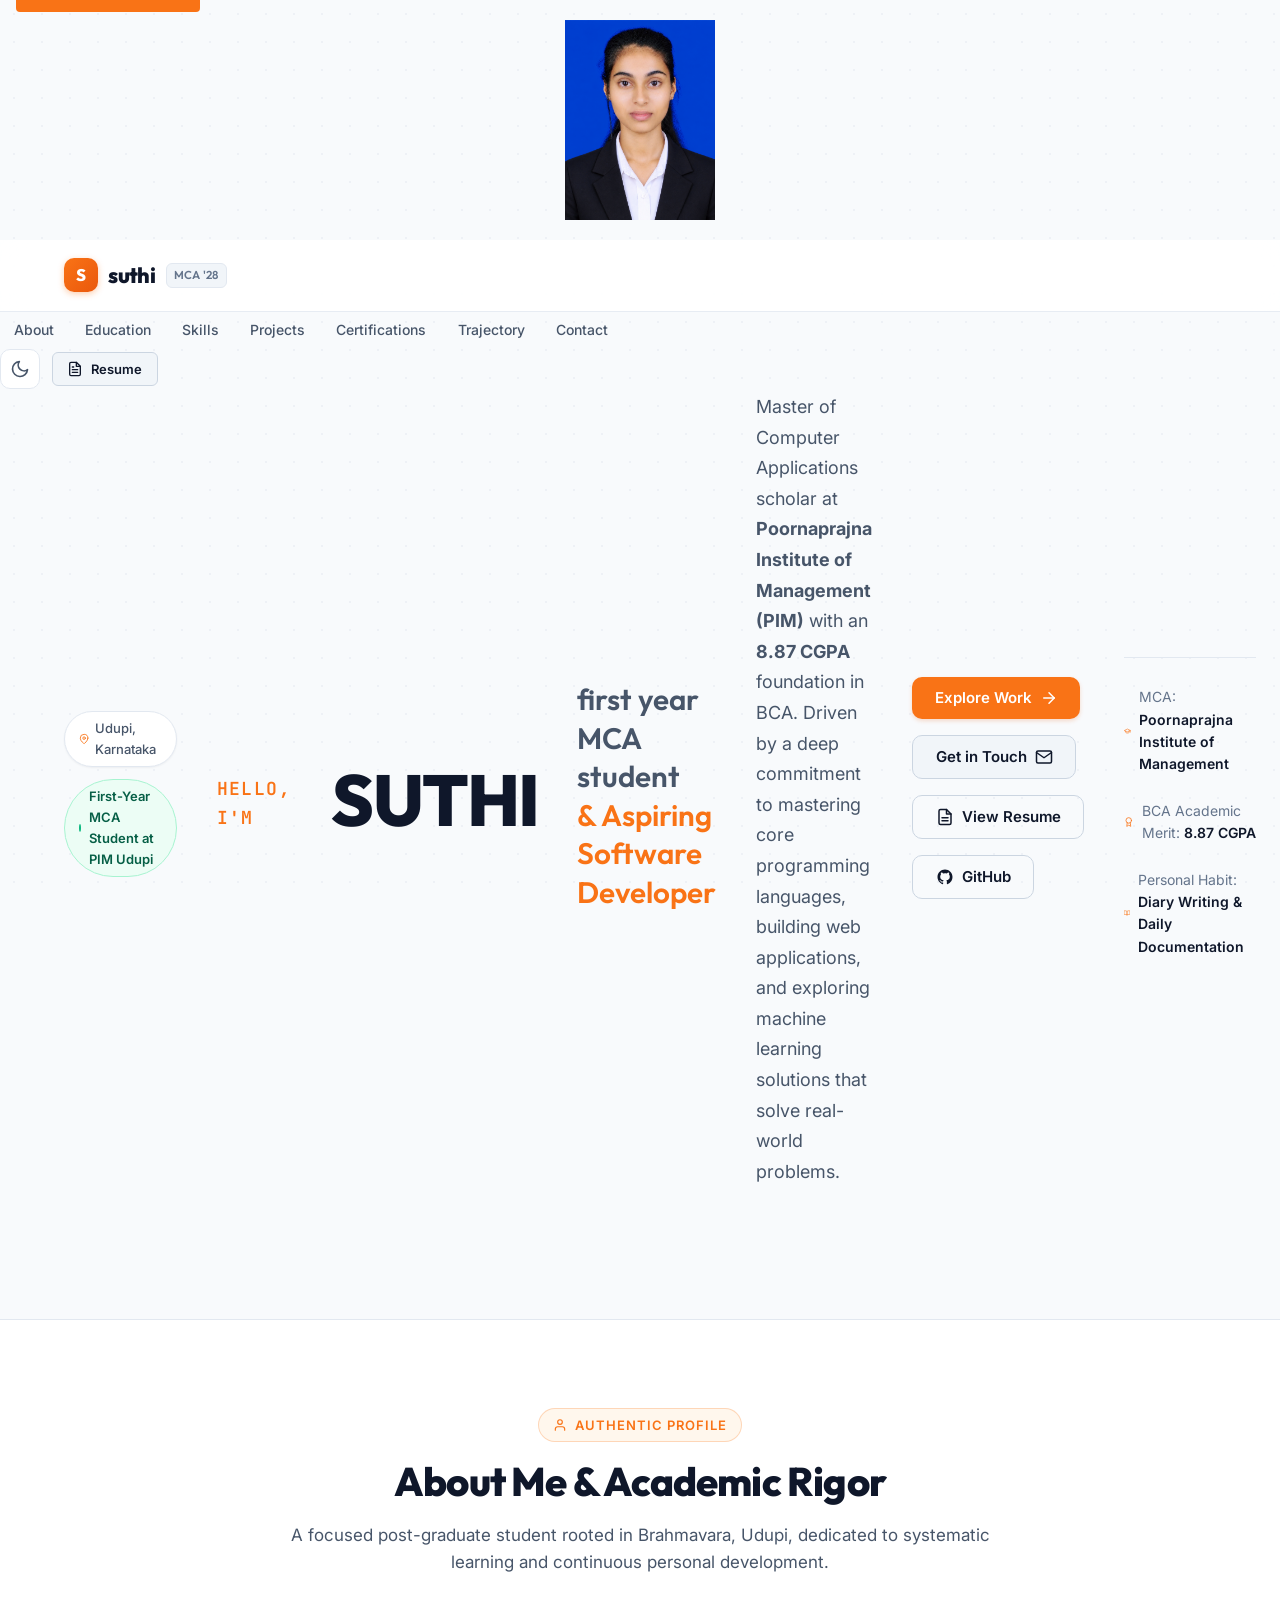
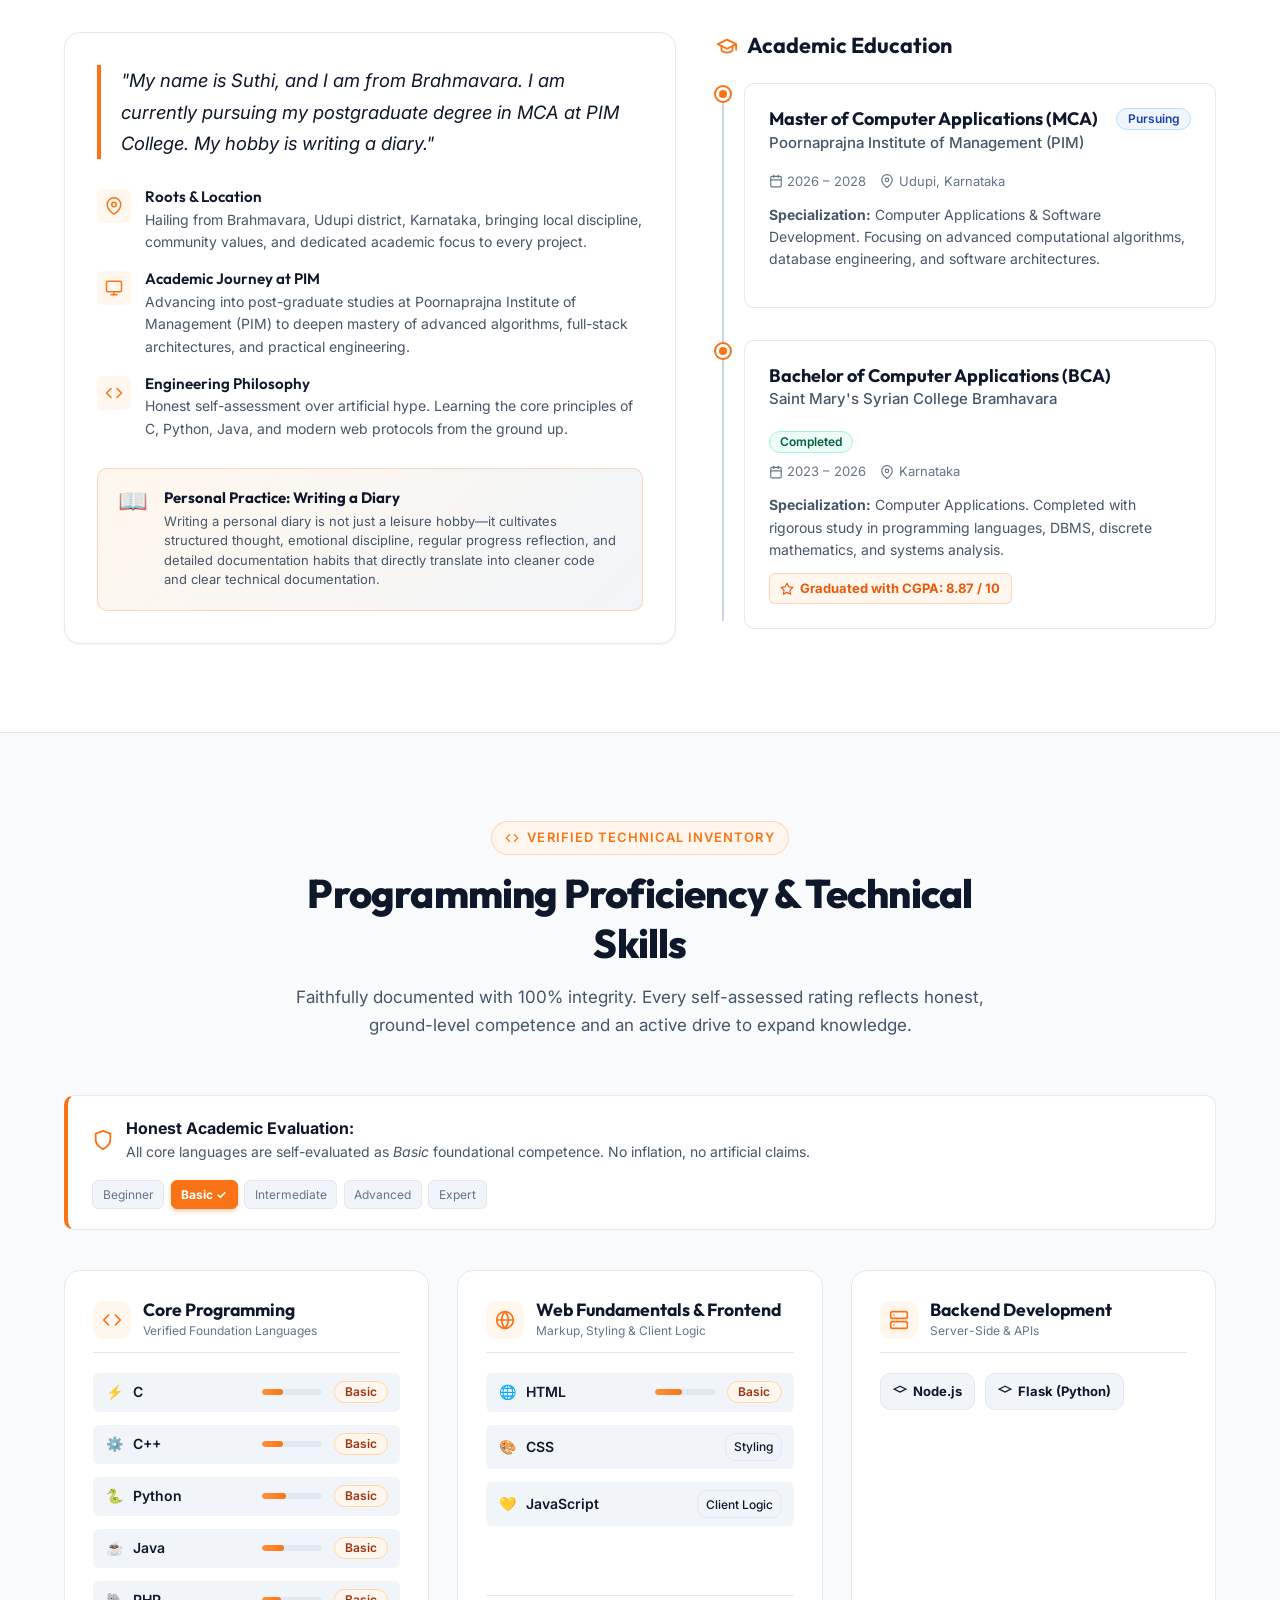
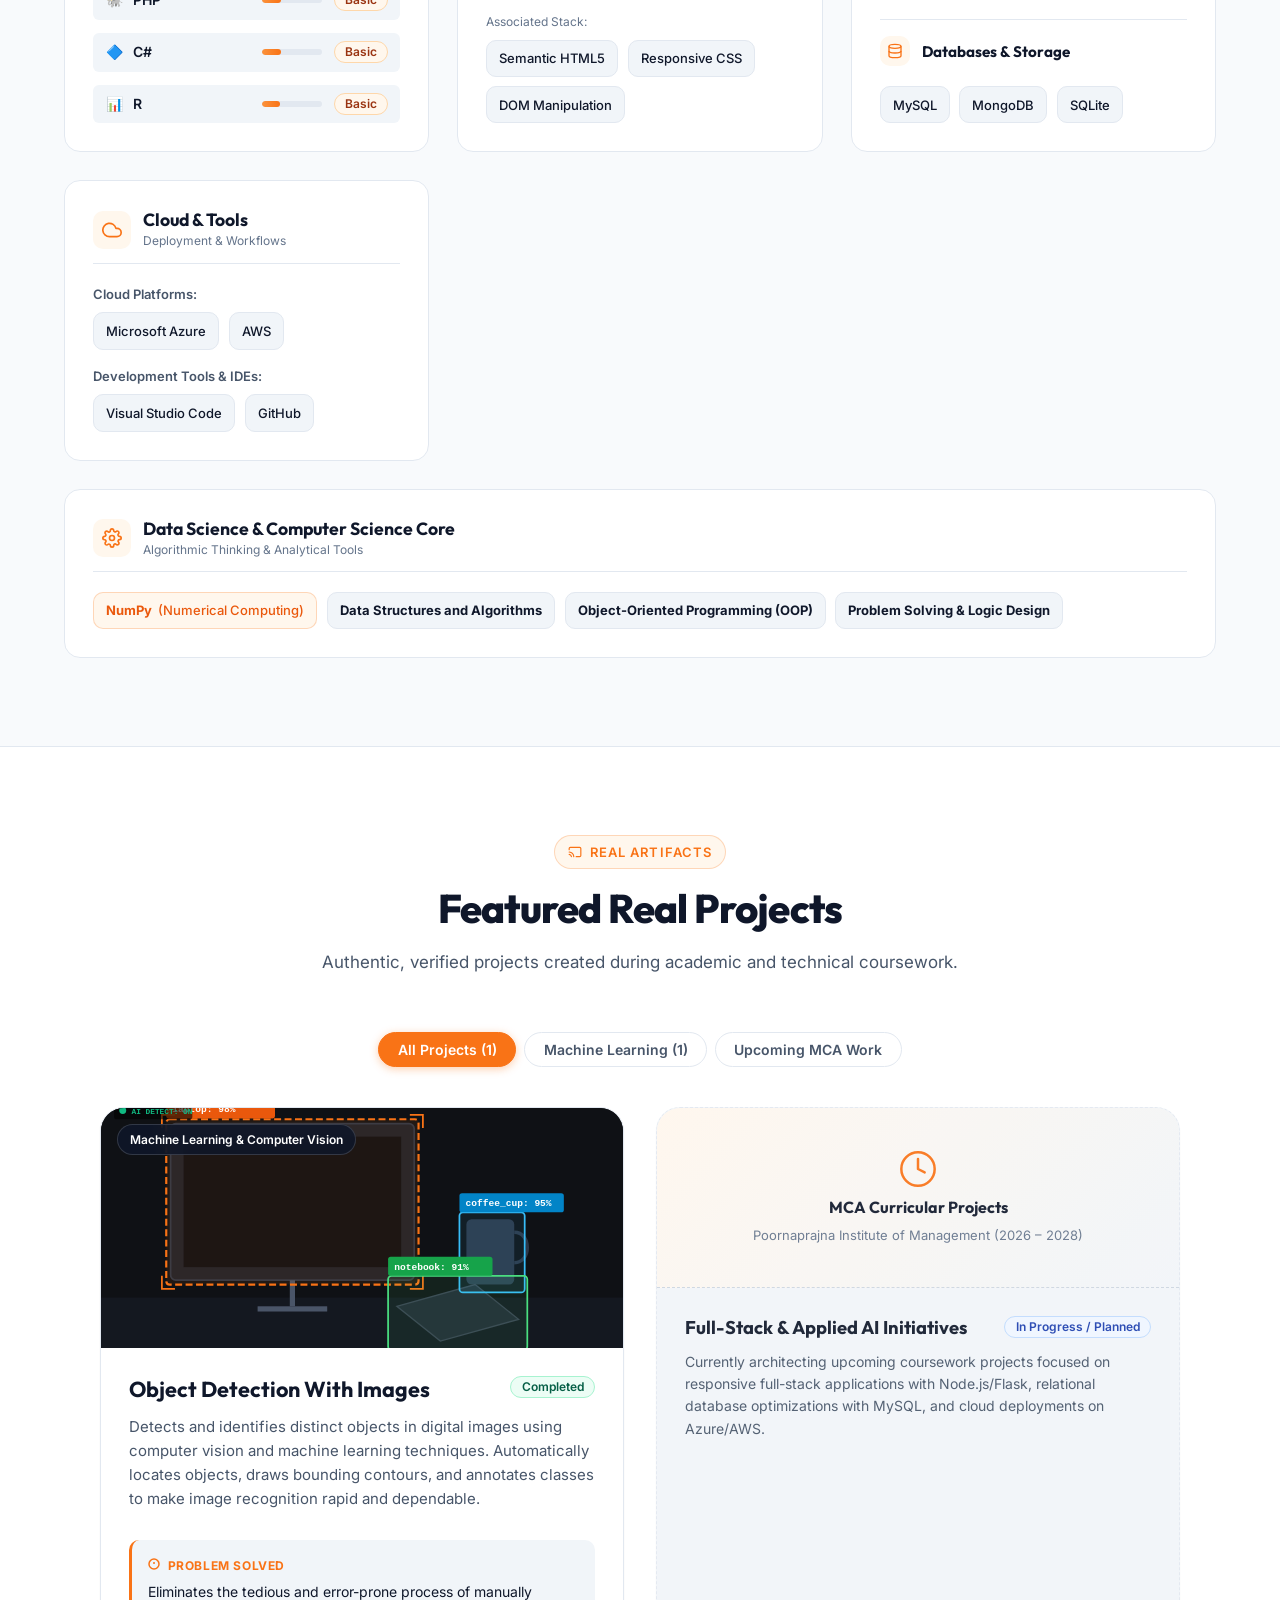
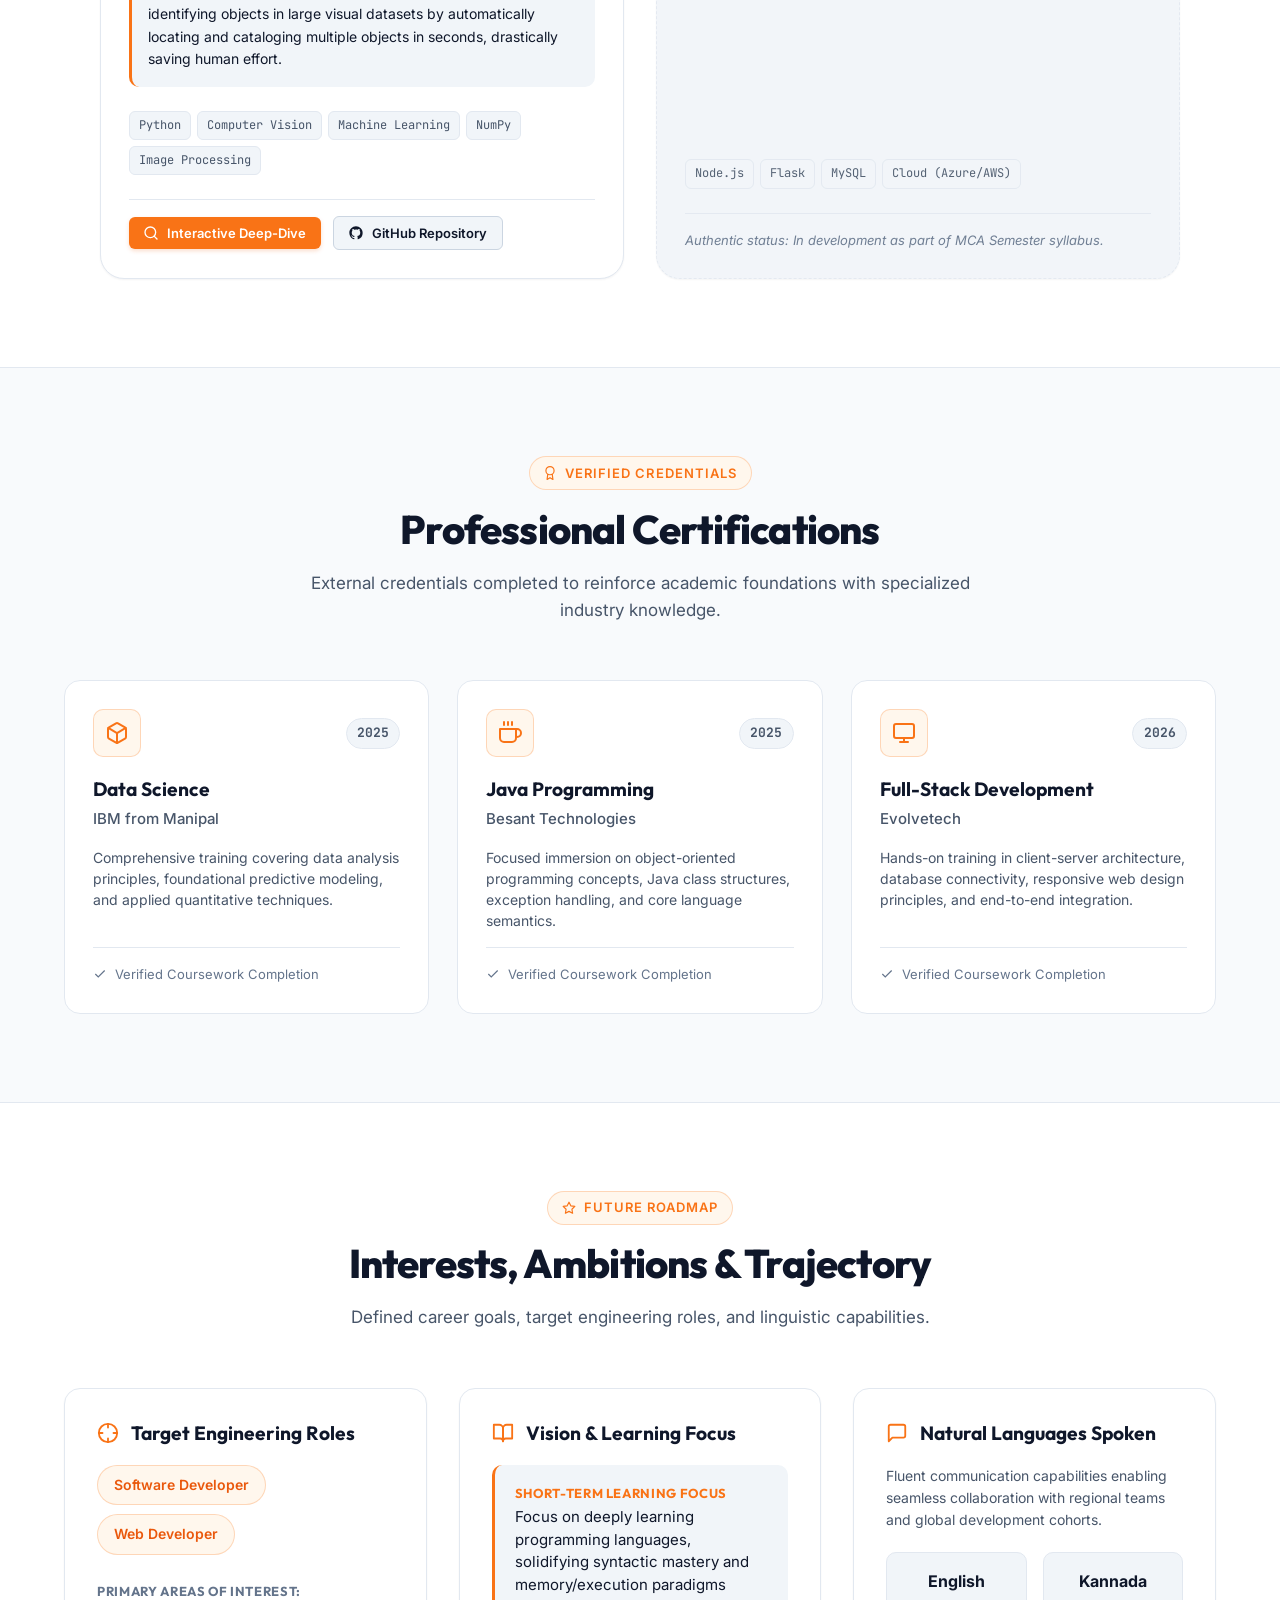
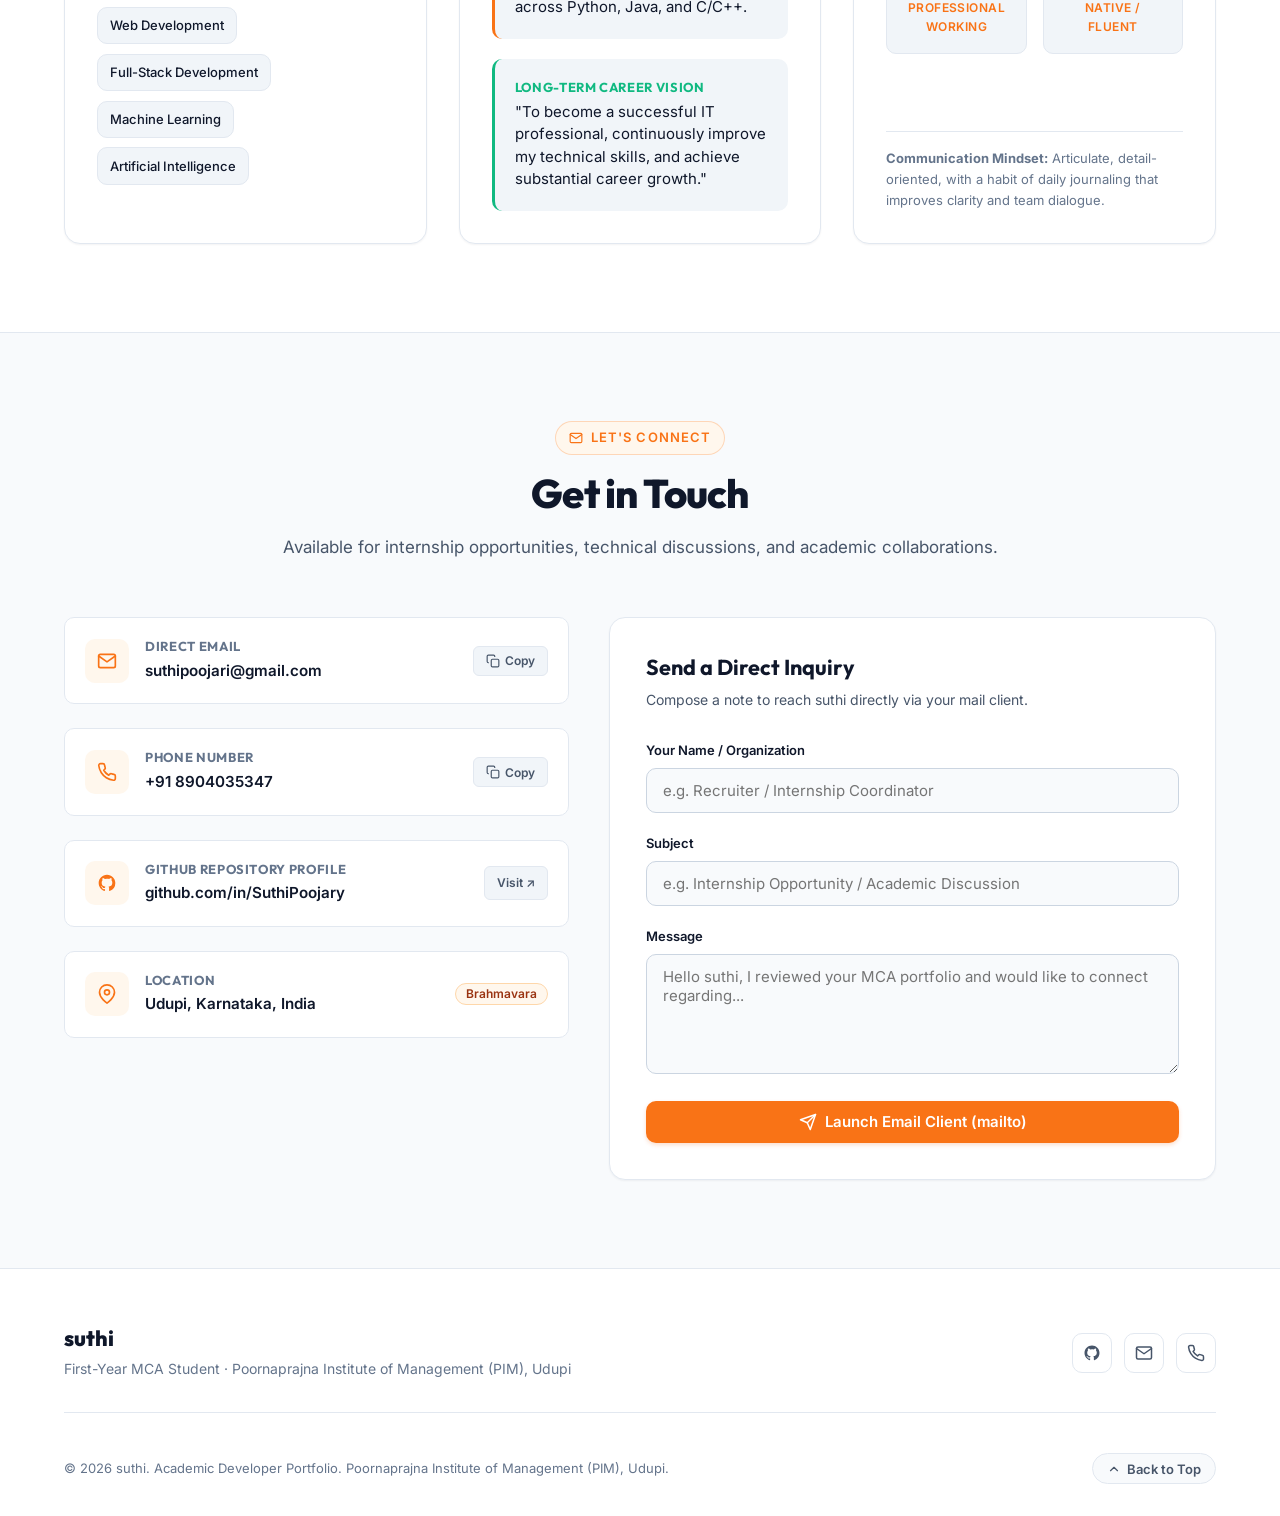
==== commit de8c253c: "Fix HTML formatting in index.html" ====
--- a/index.html
+++ b/index.html
@@ -87,6 +87,7 @@
         <div class="brand-logo-icon">S</div>
         <span>suthi</span>
         <span class="brand-tag">MCA '28</span>
+        </div>
       </a>
 
       <!-- Desktop Navigation Anchor Links -->
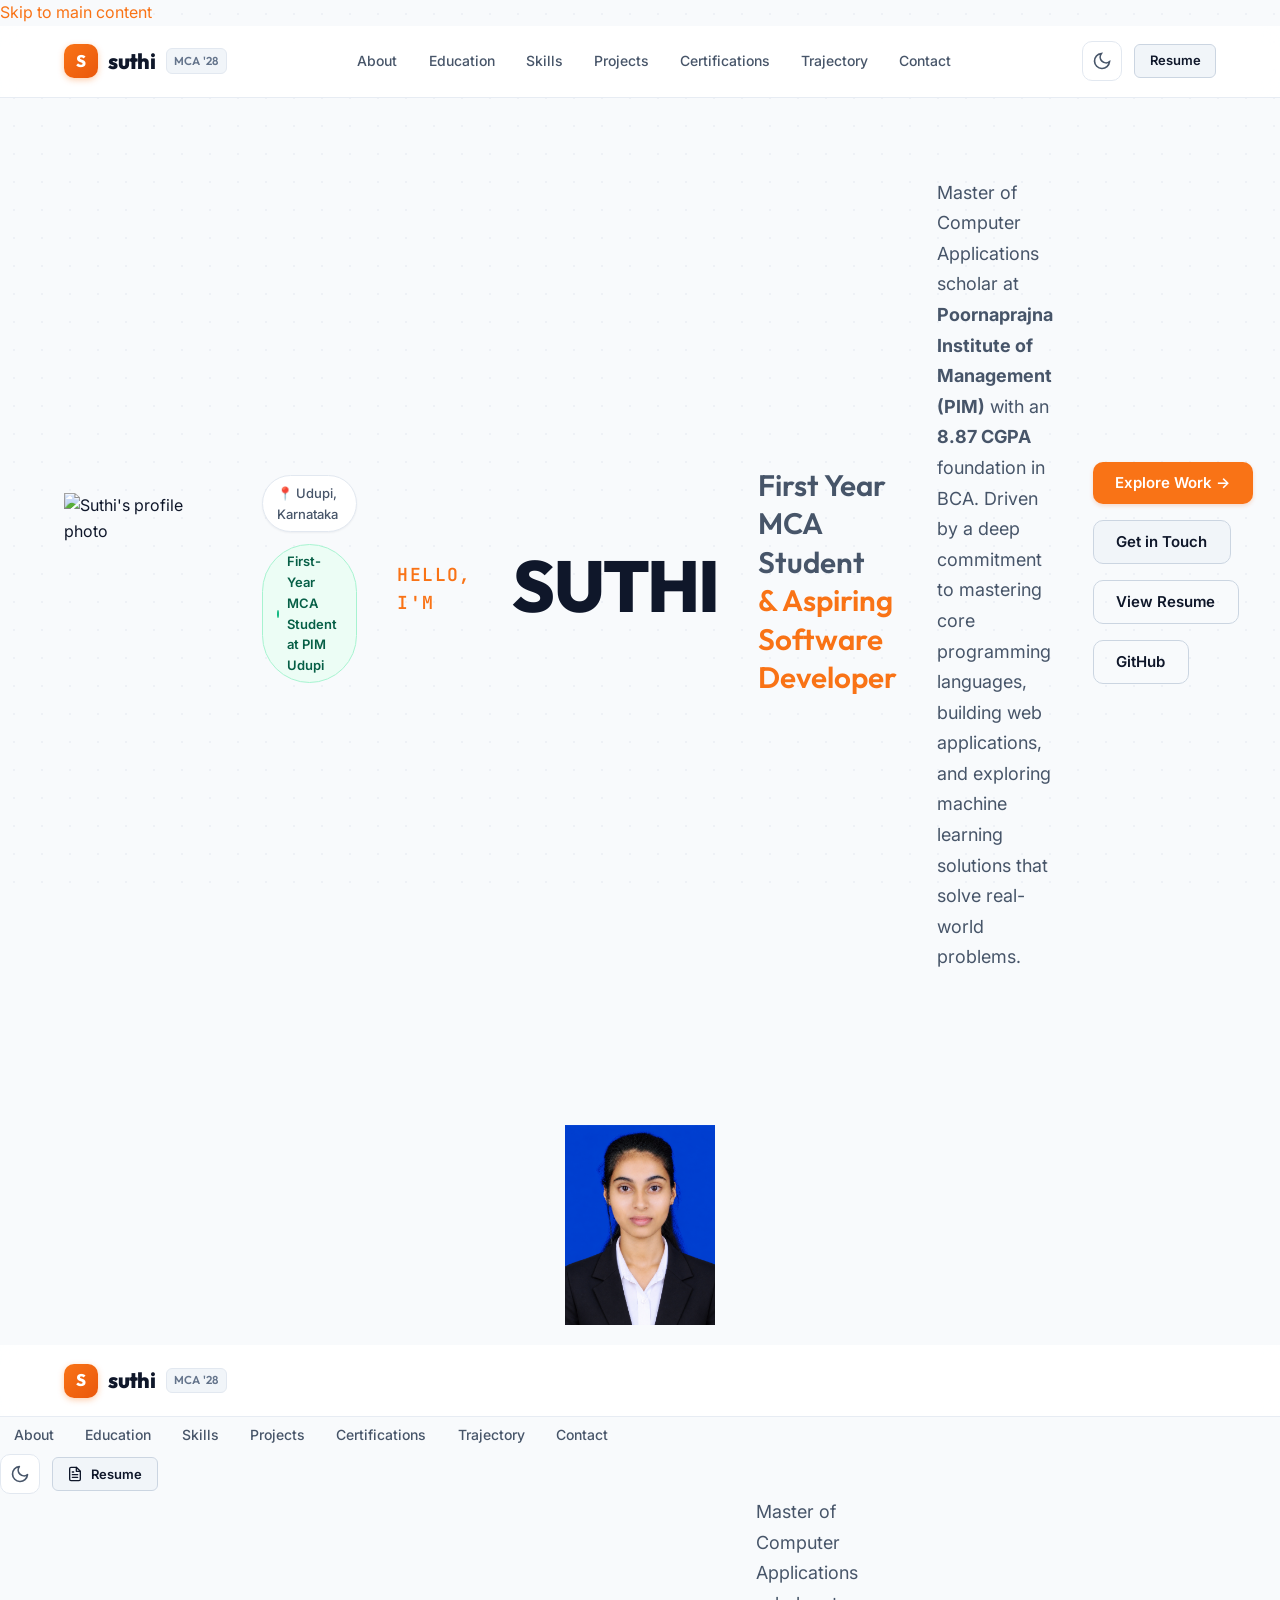
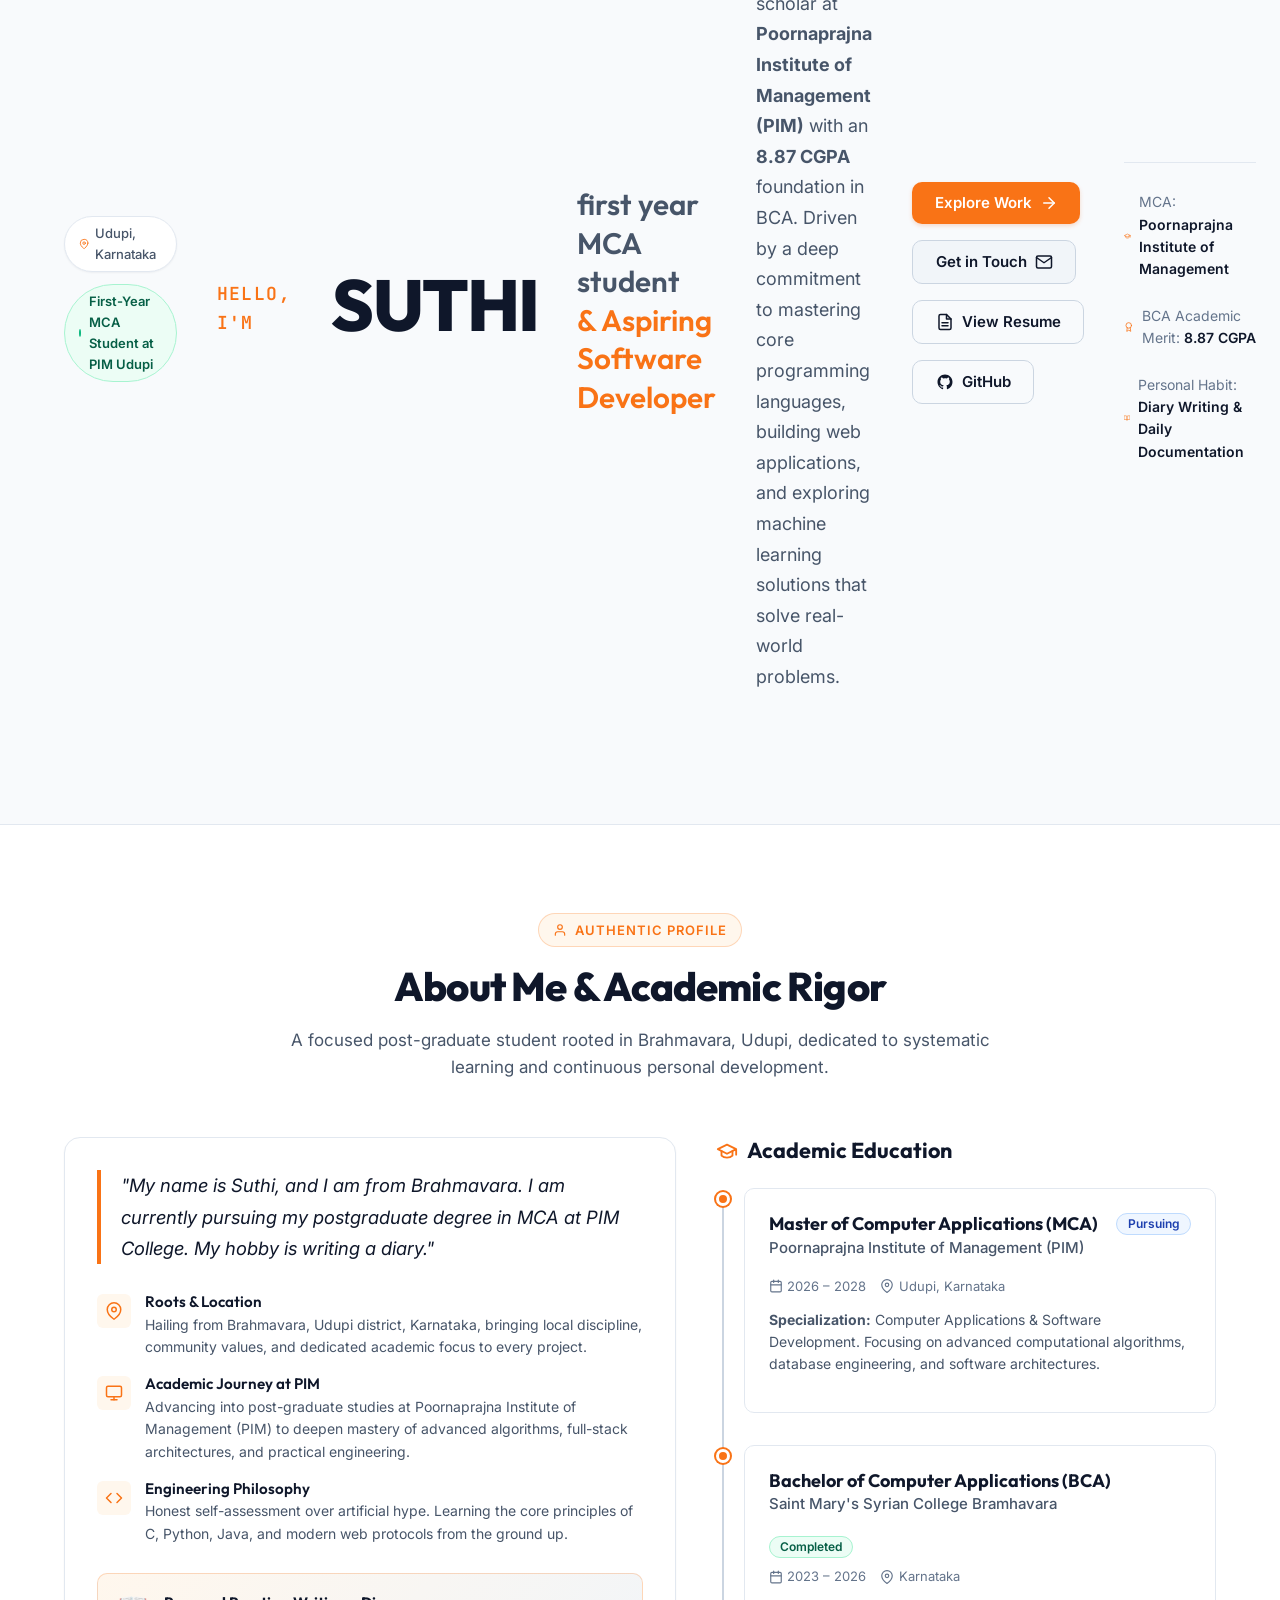
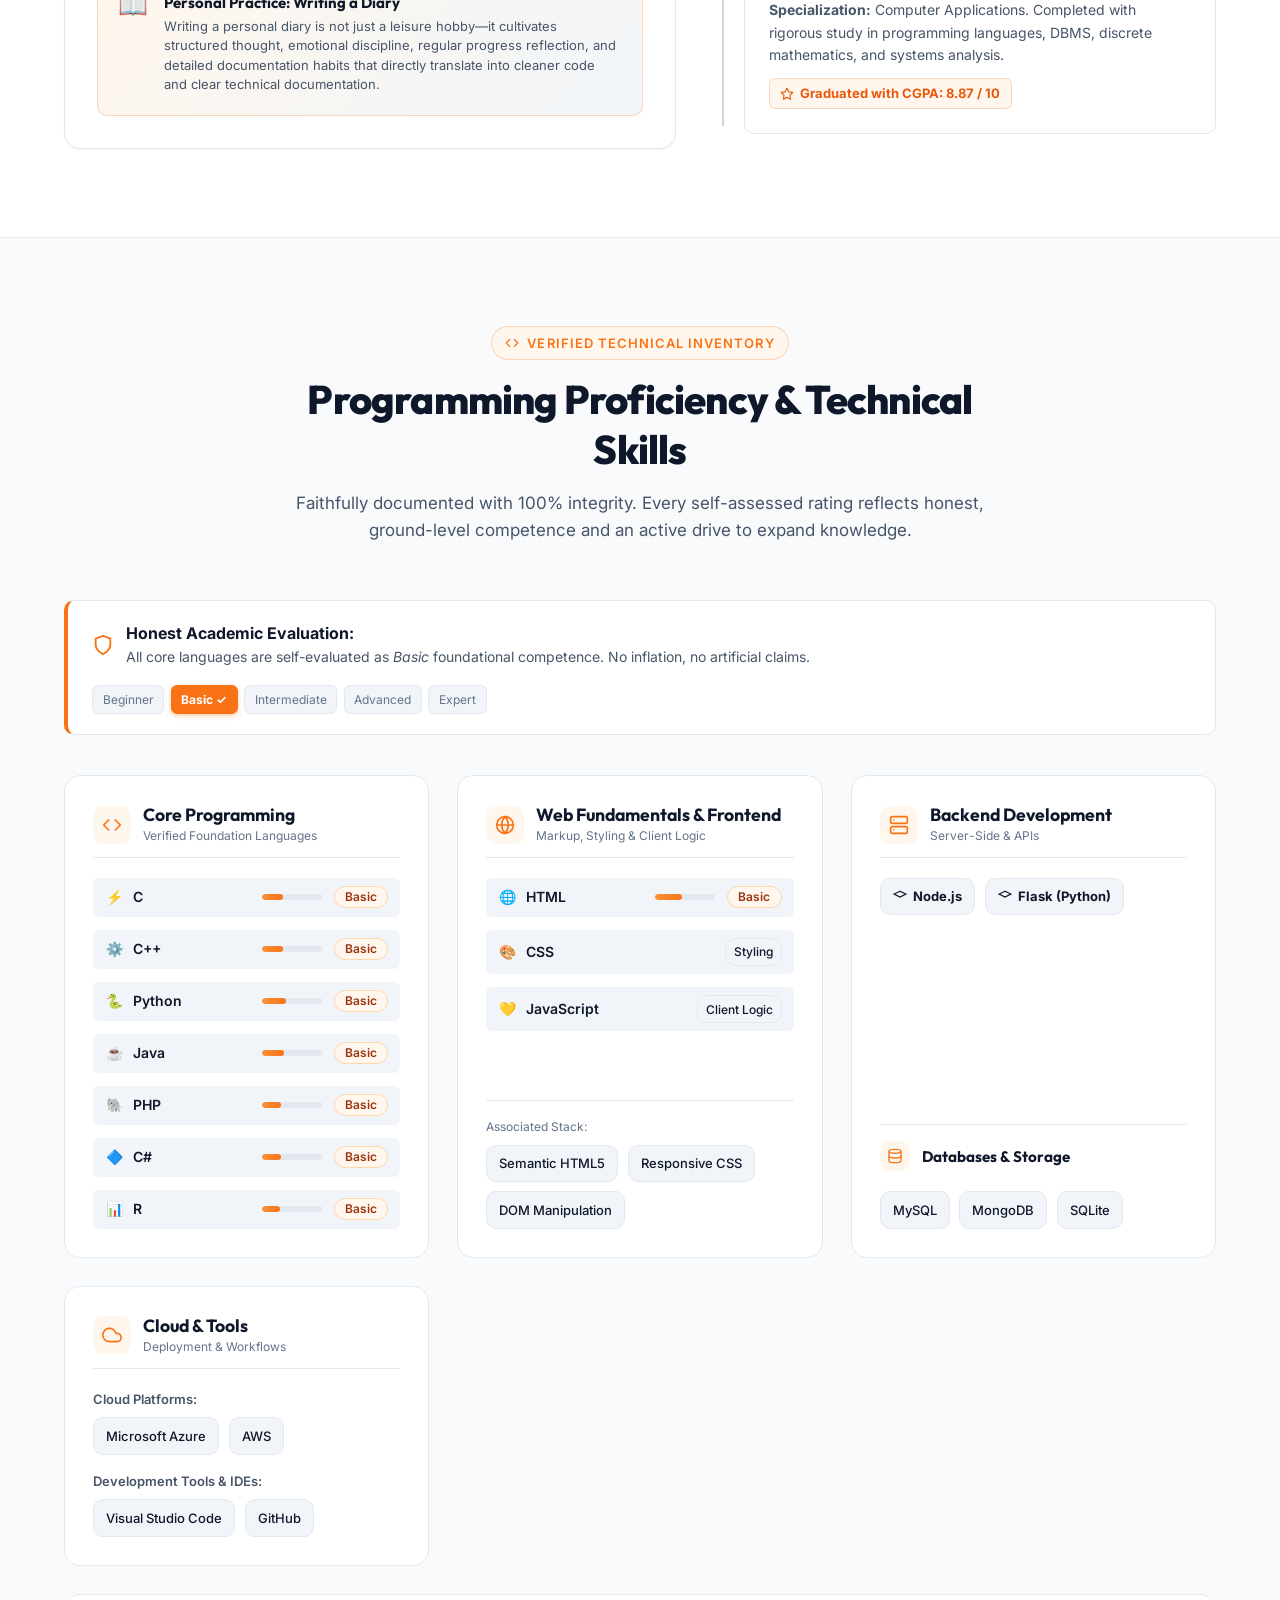
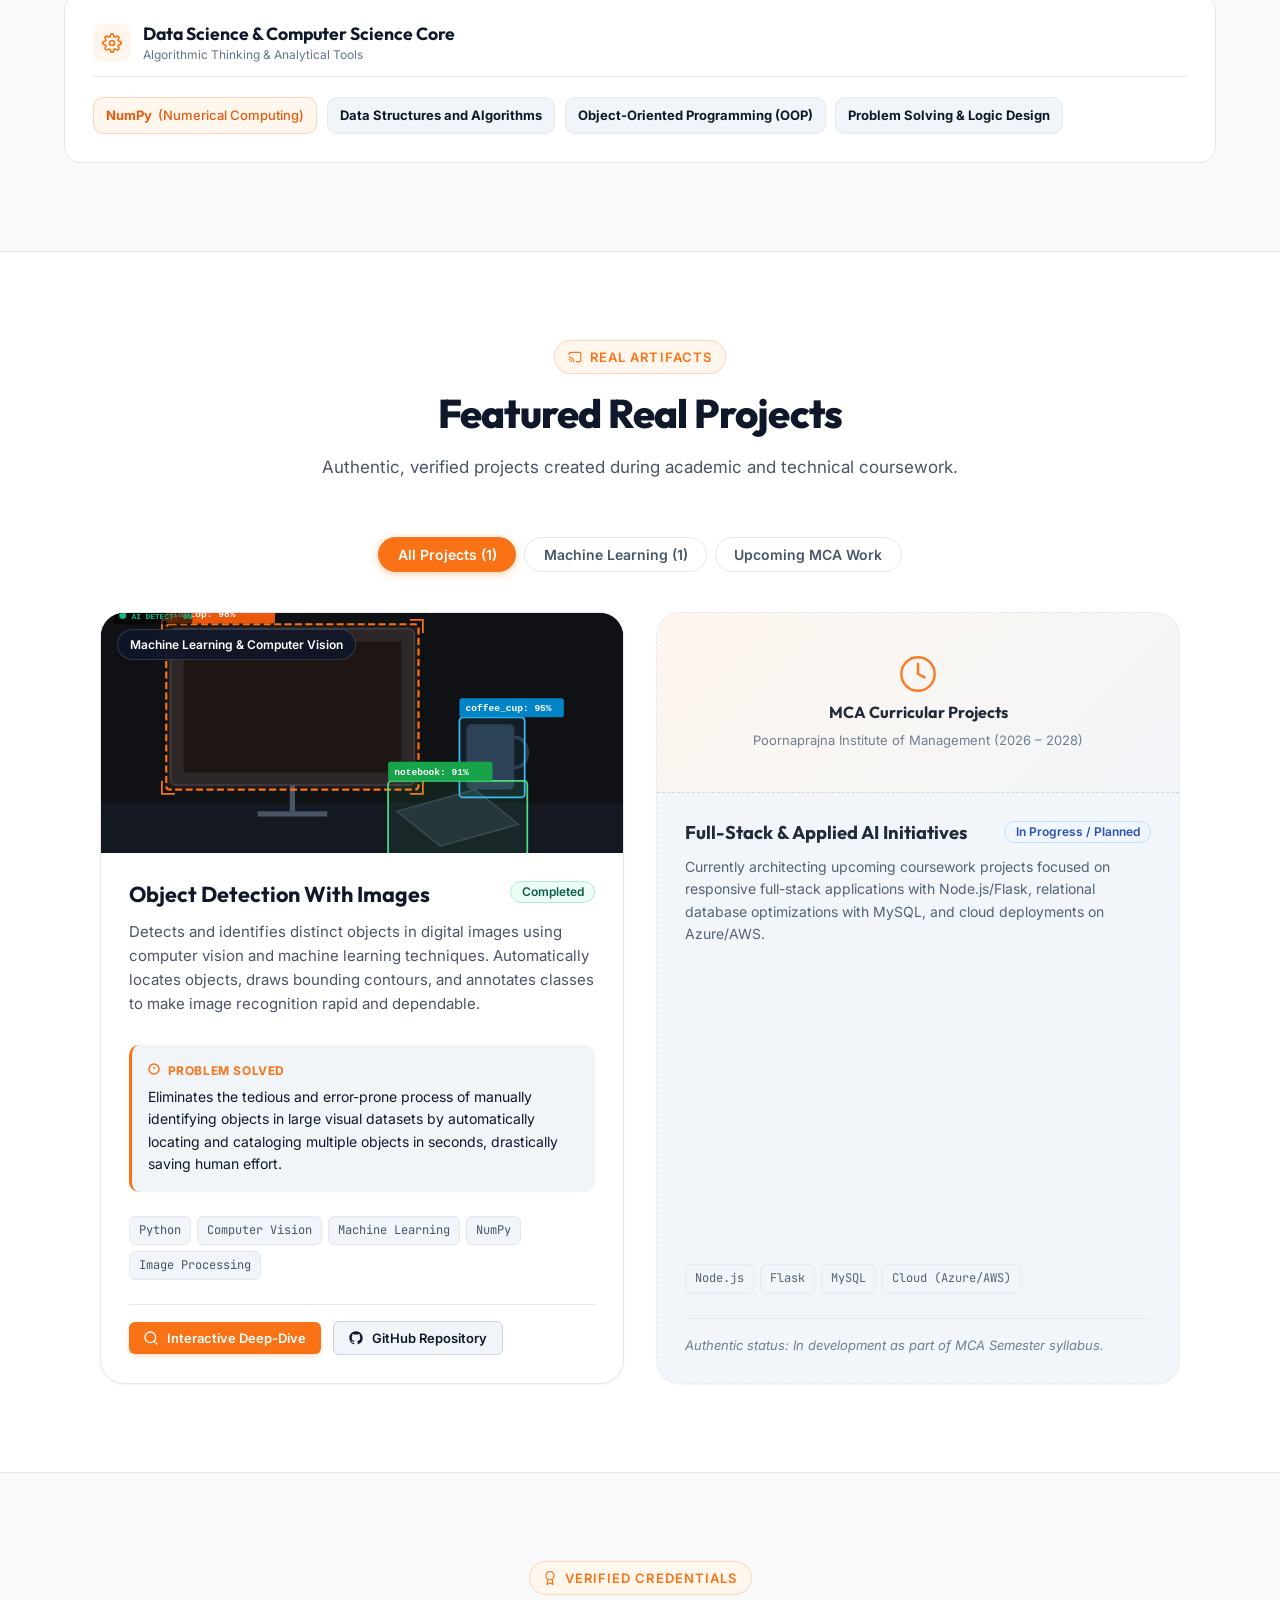
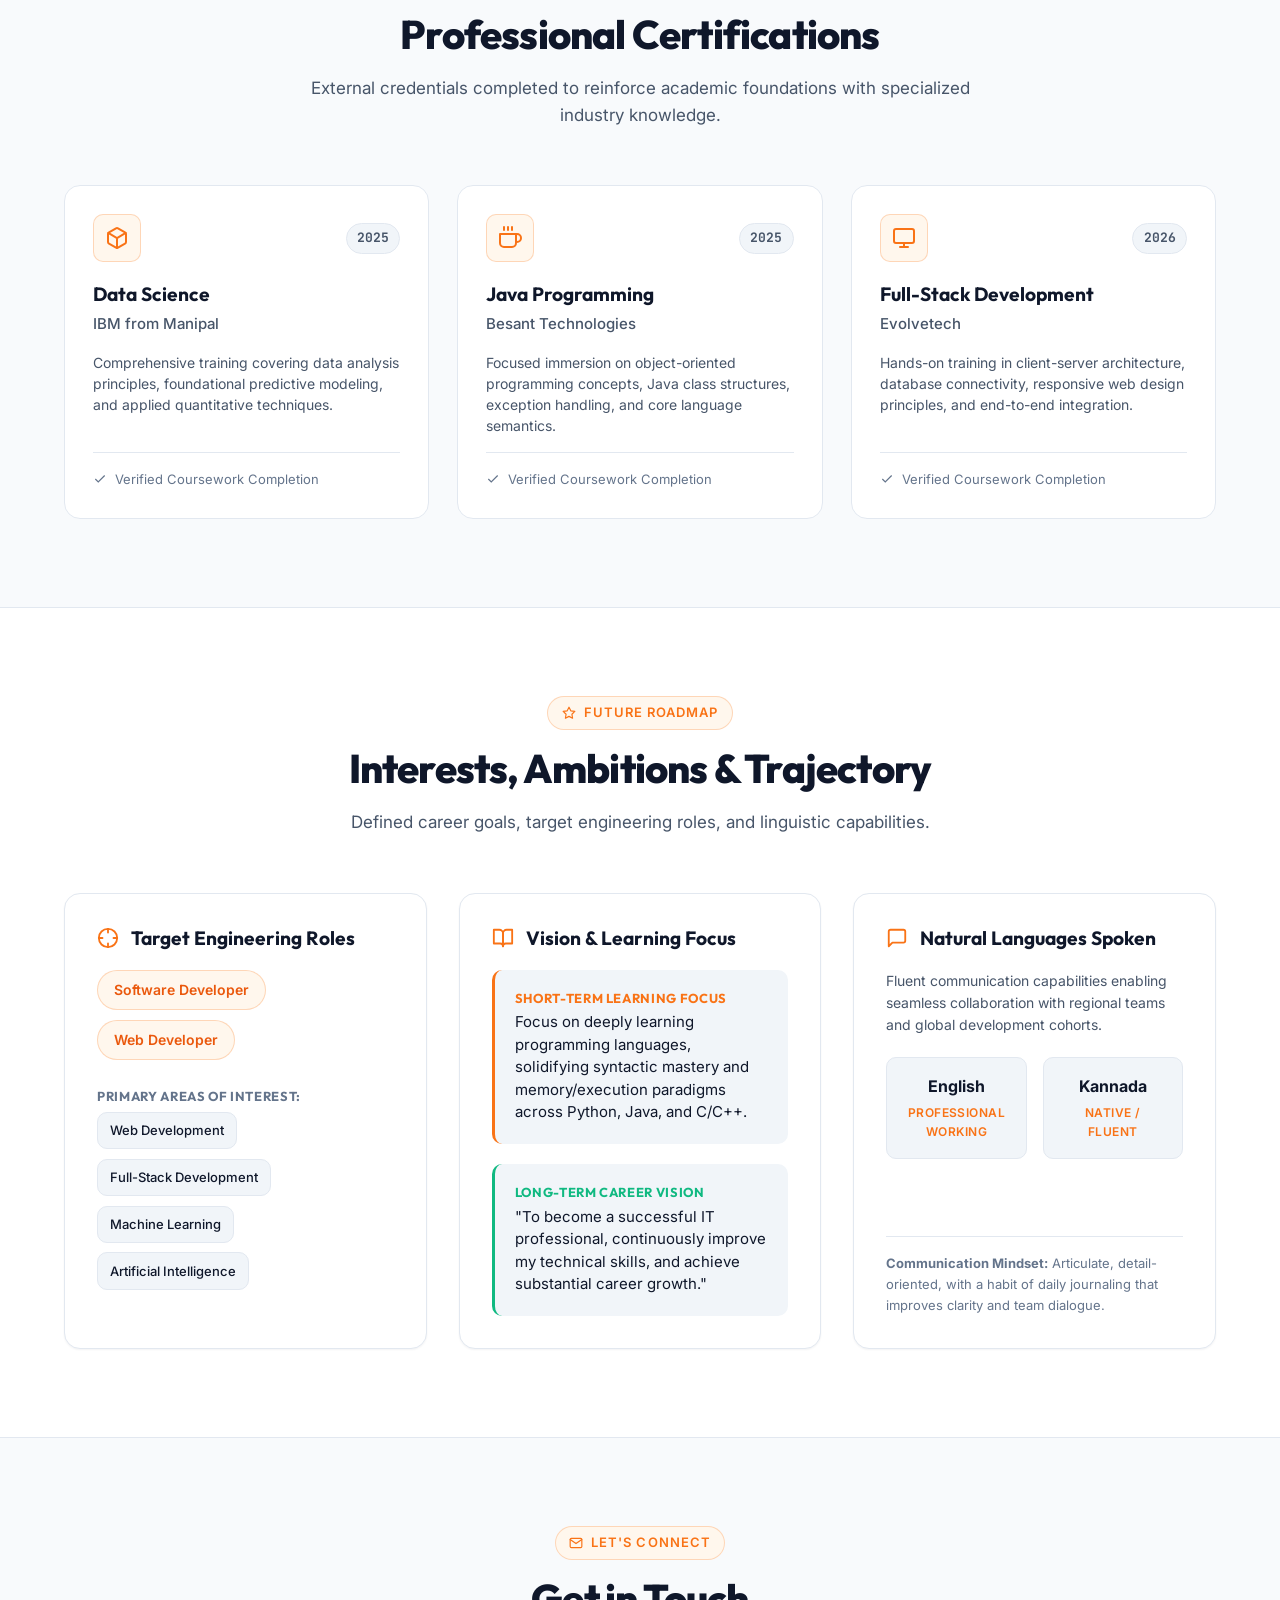
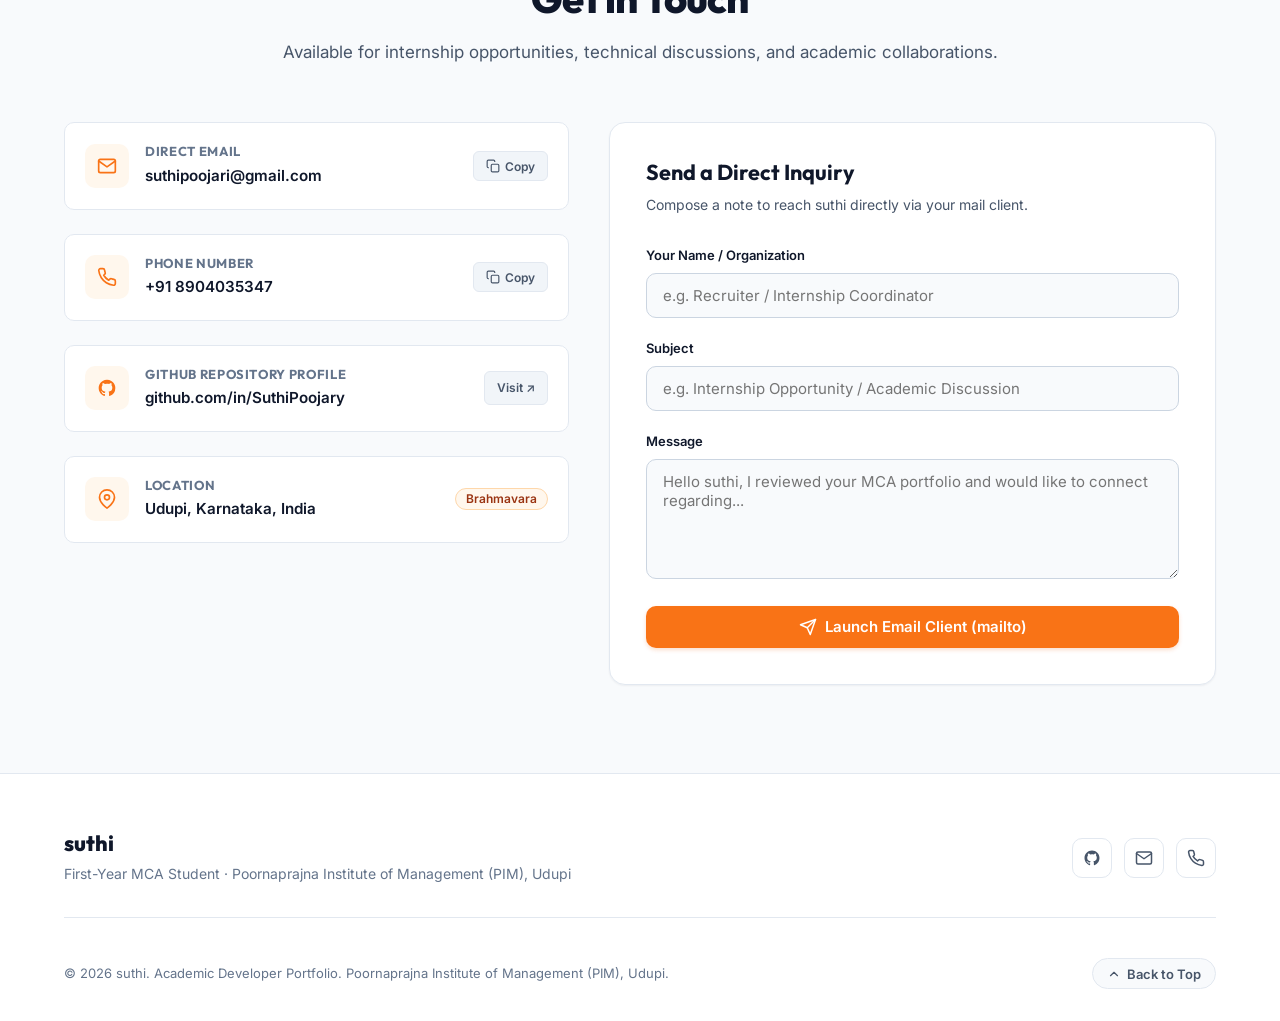
==== commit e939737b: "Enhance index.html with SEO meta tags Added primary meta tags and structured data for SEO." ====
--- a/index.html
+++ b/index.html
@@ -1,6 +1,254 @@
 <!DOCTYPE html>
 <html lang="en" data-theme="light">
+<head><!DOCTYPE html>
+<html lang="en" data-theme="light">
 <head>
+  <meta charset="UTF-8">
+  <meta name="viewport" content="width=device-width, initial-scale=1.0">
+
+  <title>SUTHI | MCA Portfolio | Poornaprajna Institute of Management</title>
+  <meta name="description" content="Portfolio of SUTHI, first year MCA student at Poornaprajna Institute of Management (PIM), Udupi.">
+  <meta name="author" content="suthi">
+  <meta name="theme-color" content="#f97316">
+
+  <link rel="preconnect" href="https://fonts.googleapis.com">
+  <link rel="preconnect" href="https://fonts.gstatic.com" crossorigin>
+
+  <link href="https://fonts.googleapis.com/css2?family=Inter:wght@400;500;600;700&family=Outfit:wght@600;700;800&family=JetBrains+Mono:wght@500;600&display=swap" rel="stylesheet">
+
+  <link rel="stylesheet" href="style.css">
+
+  <script type="application/ld+json">
+  {
+    "@context": "https://schema.org",
+    "@type": "Person",
+    "name": "suthi",
+    "jobTitle": "First Year MCA Student",
+    "address": {
+      "@type": "PostalAddress",
+      "addressLocality": "Udupi",
+      "addressRegion": "Karnataka",
+      "addressCountry": "India"
+    },
+    "email": "mailto:suthipoojari@gmail.com",
+    "telephone": "+918904035347",
+    "url": "https://github.com/SuthiPoojary",
+    "sameAs": [
+      "https://github.com/SuthiPoojary"
+    ]
+  }
+  </script>
+</head>
+
+<body>
+
+  <a href="#main-content" class="skip-link">
+    Skip to main content
+  </a>
+
+  <header class="site-header" id="site-header">
+    <div class="container nav-container">
+
+      <a href="#hero" class="brand-link" id="nav-brand-logo">
+        <div class="brand-logo-icon">S</div>
+        <span>suthi</span>
+        <span class="brand-tag">MCA '28</span>
+      </a>
+
+      <nav class="nav-links" id="desktop-nav">
+        <a href="#about" class="nav-link">About</a>
+        <a href="#education" class="nav-link">Education</a>
+        <a href="#skills" class="nav-link">Skills</a>
+        <a href="#projects" class="nav-link">Projects</a>
+        <a href="#certifications" class="nav-link">Certifications</a>
+        <a href="#ambitions" class="nav-link">Trajectory</a>
+        <a href="#contact" class="nav-link">Contact</a>
+      </nav>
+
+      <div class="nav-actions">
+
+        <button type="button"
+          class="theme-toggle-btn"
+          id="theme-toggle"
+          aria-label="Toggle theme">
+
+          <svg class="sun-icon"
+            style="display:none;"
+            viewBox="0 0 24 24"
+            fill="none"
+            stroke="currentColor"
+            stroke-width="2">
+
+            <circle cx="12" cy="12" r="5"></circle>
+            <line x1="12" y1="1" x2="12" y2="3"></line>
+            <line x1="12" y1="21" x2="12" y2="23"></line>
+          </svg>
+
+          <svg class="moon-icon"
+            viewBox="0 0 24 24"
+            fill="none"
+            stroke="currentColor"
+            stroke-width="2">
+
+            <path d="M21 12.79A9 9 0 1 1 11.21 3 7 7 0 0 0 21 12.79z"></path>
+          </svg>
+
+        </button>
+
+        <button type="button"
+          class="btn btn-secondary btn-sm nav-resume-btn"
+          id="open-resume-btn">
+
+          Resume
+        </button>
+
+        <button type="button"
+          class="mobile-nav-toggle"
+          id="mobile-nav-toggle"
+          aria-label="Open mobile menu"
+          aria-expanded="false"
+          aria-controls="mobile-drawer">
+
+          ☰
+
+        </button>
+
+      </div>
+    </div>
+  </header>
+
+  <div class="mobile-drawer"
+    id="mobile-drawer"
+    aria-hidden="true">
+
+    <div class="drawer-panel">
+
+      <div class="drawer-header">
+
+        <a href="#hero" class="brand-link" id="mobile-brand-link">
+          <div class="brand-logo-icon">S</div>
+          <span>suthi</span>
+        </a>
+
+        <button type="button"
+          class="btn-icon-only"
+          id="close-drawer-btn">
+
+          ✕
+        </button>
+
+      </div>
+
+      <div class="drawer-links">
+
+        <a href="#about" class="drawer-link">About</a>
+        <a href="#education" class="drawer-link">Education</a>
+        <a href="#skills" class="drawer-link">Skills</a>
+        <a href="#projects" class="drawer-link">Projects</a>
+        <a href="#certifications" class="drawer-link">Certifications</a>
+        <a href="#ambitions" class="drawer-link">Career Trajectory</a>
+        <a href="#contact" class="drawer-link">Contact</a>
+
+      </div>
+
+      <div class="drawer-footer">
+
+        <button type="button"
+          class="btn btn-primary"
+          id="drawer-resume-btn">
+
+          View Resume
+
+        </button>
+
+      </div>
+    </div>
+  </div>
+
+  <main id="main-content">
+
+    <section class="section hero-section" id="hero">
+
+      <div class="container hero-layout">
+
+        <div class="hero-profile-image">
+          <img
+            src="images/profile.png"
+            alt="Suthi's profile photo"
+            class="profile-photo">
+        </div>
+
+        <div class="hero-content">
+
+          <div class="hero-badge-row">
+
+            <div class="location-badge">
+              <span>📍 Udupi, Karnataka</span>
+            </div>
+
+            <div class="status-indicator-badge">
+              <span class="status-dot"></span>
+              <span>First-Year MCA Student at PIM Udupi</span>
+            </div>
+
+          </div>
+
+          <div class="hero-title-greeting">
+            Hello, I'm
+          </div>
+
+          <h1 class="hero-main-name">
+            suthi
+          </h1>
+
+          <h2 class="hero-headline">
+            First Year MCA Student
+            <span class="highlight-orange">
+              & Aspiring Software Developer
+            </span>
+          </h2>
+
+          <p class="hero-pitch">
+            Master of Computer Applications scholar at
+            <strong>Poornaprajna Institute of Management (PIM)</strong>
+            with an <strong>8.87 CGPA</strong> foundation in BCA.
+            Driven by a deep commitment to mastering core programming
+            languages, building web applications, and exploring
+            machine learning solutions that solve real-world problems.
+          </p>
+
+          <div class="hero-ctas">
+
+            <a href="#projects" class="btn btn-primary">
+              Explore Work →
+            </a>
+
+            <a href="#contact" class="btn btn-secondary">
+              Get in Touch
+            </a>
+
+            <button type="button"
+              class="btn btn-outline"
+              id="hero-btn-resume">
+
+              View Resume
+
+            </button>
+
+            <a href="https://github.com/SuthiPoojary"
+              target="_blank"
+              rel="noopener noreferrer"
+              class="btn btn-outline">
+
+              GitHub
+
+            </a>
+
+          </div>
+
+        </div>
+      </div>
+    </section>
   <meta charset="UTF-8">
   <meta name="viewport" content="width=device-width, initial-scale=1.0">
   
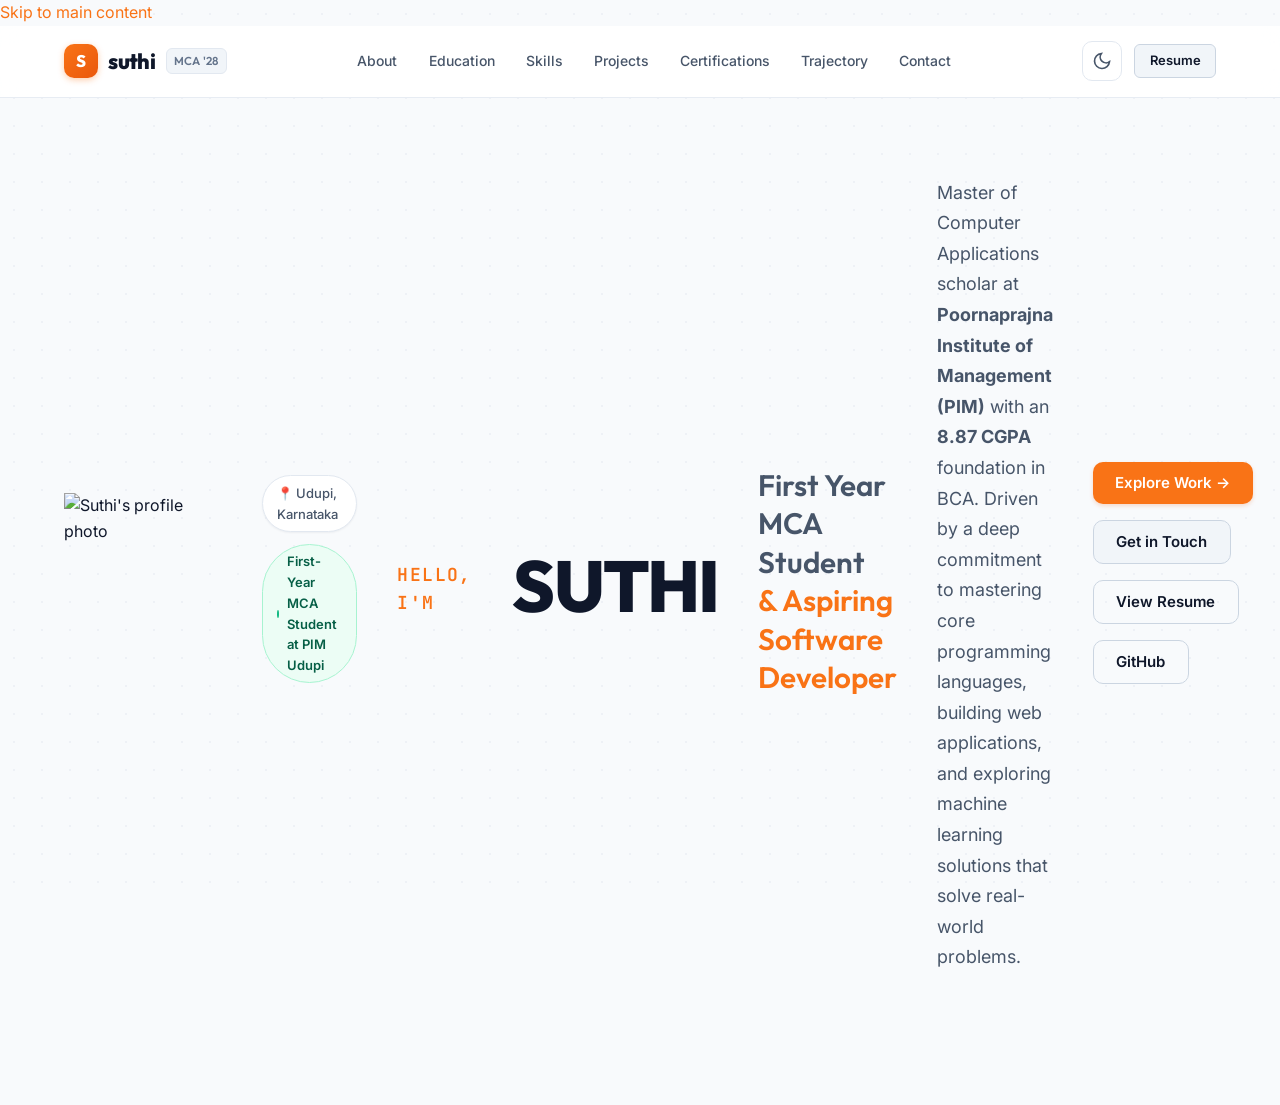
==== commit 65756b58: "Update print statement from 'Hello' to 'Goodbye'" ====
--- a/index.html
+++ b/index.html
@@ -1,6 +1,4 @@
 <!DOCTYPE html>
-<html lang="en" data-theme="light">
-<head><!DOCTYPE html>
 <html lang="en" data-theme="light">
 <head>
   <meta charset="UTF-8">
@@ -249,1529 +247,3 @@
         </div>
       </div>
     </section>
-  <meta charset="UTF-8">
-  <meta name="viewport" content="width=device-width, initial-scale=1.0">
-  
-  <!-- Primary Meta Tags -->
-  <title>SUTHI | MCA Portfolio | Poornaprajna Institute of Management</title>
-  <meta name="title" content="suthi | MCA Portfolio | Poornaprajna Institute of Management">
-  <meta name="description" content="Portfolio of SUTHI, first year MCA student at Poornaprajna Institute of Management (PIM) Udupi specializing in software development, core programming, and machine learning.">
-  <meta name="keywords" content="suthi, MCA, PIM Udupi, Poornaprajna Institute of Management, software developer, web developer, Brahmavara, BCA, Saint Mary's Syrian College, Python, Java, Machine Learning">
-  <meta name="author" content="suthi">
-  <meta name="theme-color" content="#f97316">
-  
-  <!-- OpenGraph / Facebook -->
-  <meta property="og:type" content="website">
-  <meta property="og:url" content="https://github.com/in/SuthiPoojary">
-  <meta property="og:title" content="suthi | MCA Portfolio | Poornaprajna Institute of Management">
-  <meta property="og:description" content="Portfolio of suthi, first year MCA student at PIM Udupi specializing in software development, machine learning, and web technologies.">
-  <meta property="og:locale" content="en_US">
-  
-  <!-- Twitter -->
-  <meta property="twitter:card" content="summary_large_image">
-  <meta property="twitter:title" content="suthi | MCA Portfolio | Poornaprajna Institute of Management">
-  <meta property="twitter:description" content="Portfolio of suthi, first year MCA student at PIM Udupi specializing in software development, machine learning, and web technologies.">
-
-  <!-- Favicon Icon (Inline SVG Data URI) -->
-  <link rel="icon" type="image/svg+xml" href="data:image/svg+xml,<svg xmlns='http://www.w3.org/2000/svg' viewBox='0 0 100 100'><rect width='100' height='100' rx='20' fill='%23f97316'/><text x='50%' y='62%' font-size='56' font-family='sans-serif' font-weight='bold' fill='white' text-anchor='middle'>S</text></svg>">
-
-  <!-- Google Fonts Preconnect & Stylesheet -->
-  <link rel="preconnect" href="https://fonts.googleapis.com">
-  <link rel="preconnect" href="https://fonts.gstatic.com" crossorigin>
-  <link href="https://fonts.googleapis.com/css2?family=Inter:wght@400;500;600;700&family=Outfit:wght@600;700;800&family=JetBrains+Mono:wght@500;600&display=swap" rel="stylesheet">
-  
-  <!-- Main Stylesheet -->
-  <link rel="stylesheet" href="style.css">
-
-  <!-- Structured Data (JSON-LD) for SEO -->
-  <script type="application/ld+json">
-  {
-    "@context": "https://schema.org",
-    "@type": "Person",
-    "name": "suthi",
-    "jobTitle": "first year MCA student",
-    "address": {
-      "@type": "PostalAddress",
-      "addressLocality": "Udupi",
-      "addressRegion": "Karnataka",
-      "addressCountry": "India"
-    },
-    "alumniOf": [
-      {
-        "@type": "EducationalOrganization",
-        "name": "Saint Mary's Syrian College Bramhavara",
-        "description": "Bachelor of Computer Applications (BCA) - 8.87 CGPA"
-      },
-      {
-        "@type": "EducationalOrganization",
-        "name": "Poornaprajna Institute of Management (PIM)",
-        "description": "Master of Computer Applications (MCA) - Pursuing"
-      }
-    ],
-    "email": "mailto:suthipoojari@gmail.com",
-    "telephone": "+918904035347",
-    "url": "https://github.com/in/SuthiPoojary",
-    "sameAs": [
-      "https://github.com/in/SuthiPoojary"
-    ]
-  }
-  </script>
-</head>
-<body>
-  <img src="file_000000007f448208858519857343e30c.png"
-     alt="Suthi"
-     class="profile-photo">
-  
-  <!-- Accessible Skip Link -->
-  <a href="#main-content" class="skip-link" style="position: absolute; top: -50px; left: 1rem; z-index: 9999; background: #f97316; color: #fff; padding: 0.5rem 1rem; border-radius: 4px; transition: top 0.2s;">Skip to main content</a>
-
-  <!-- ========================================================================
-       Top Navigation Header
-       ======================================================================== -->
-  <header class="site-header" id="site-header">
-    <div class="container nav-container">
-      <!-- Brand Mark -->
-      <a href="#hero" class="brand-link" id="nav-brand-logo" aria-label="suthi portfolio homepage">
-        <div class="brand-logo-icon">S</div>
-        <span>suthi</span>
-        <span class="brand-tag">MCA '28</span>
-        </div>
-      </a>
-
-      <!-- Desktop Navigation Anchor Links -->
-      <nav class="nav-links" id="desktop-nav" aria-label="Main Navigation">
-        <a href="#about" class="nav-link" id="link-about">About</a>
-        <a href="#education" class="nav-link" id="link-education">Education</a>
-        <a href="#skills" class="nav-link" id="link-skills">Skills</a>
-        <a href="#projects" class="nav-link" id="link-projects">Projects</a>
-        <a href="#certifications" class="nav-link" id="link-certifications">Certifications</a>
-        <a href="#ambitions" class="nav-link" id="link-ambitions">Trajectory</a>
-        <a href="#contact" class="nav-link" id="link-contact">Contact</a>
-      </nav>
-
-      <!-- Action Buttons: Theme Toggle & Resume CTA -->
-      <div class="nav-actions">
-        <!-- Dark / Light Theme Toggle -->
-        <button type="button" class="theme-toggle-btn" id="theme-toggle" aria-label="Toggle dark and light theme" title="Toggle theme mode">
-          <!-- Sun Icon (shown in dark mode) -->
-          <svg class="sun-icon" style="display:none;" viewBox="0 0 24 24" fill="none" stroke="currentColor" stroke-width="2" stroke-linecap="round" stroke-linejoin="round" aria-hidden="true">
-            <circle cx="12" cy="12" r="5"></circle>
-            <line x1="12" y1="1" x2="12" y2="3"></line>
-            <line x1="12" y1="21" x2="12" y2="23"></line>
-            <line x1="4.22" y1="4.22" x2="5.64" y2="5.64"></line>
-            <line x1="18.36" y1="18.36" x2="19.78" y2="19.78"></line>
-            <line x1="1" y1="12" x2="3" y2="12"></line>
-            <line x1="21" y1="12" x2="23" y2="12"></line>
-            <line x1="4.22" y1="19.78" x2="5.64" y2="18.36"></line>
-            <line x1="18.36" y1="5.64" x2="19.78" y2="4.22"></line>
-          </svg>
-          <!-- Moon Icon (shown in light mode) -->
-          <svg class="moon-icon" viewBox="0 0 24 24" fill="none" stroke="currentColor" stroke-width="2" stroke-linecap="round" stroke-linejoin="round" aria-hidden="true">
-            <path d="M21 12.79A9 9 0 1 1 11.21 3 7 7 0 0 0 21 12.79z"></path>
-          </svg>
-        </button>
-
-        <!-- View / Download Resume CTA -->
-        <button type="button" class="btn btn-secondary btn-sm nav-resume-btn" id="open-resume-btn" aria-haspopup="dialog">
-          <svg width="16" height="16" viewBox="0 0 24 24" fill="none" stroke="currentColor" stroke-width="2" stroke-linecap="round" stroke-linejoin="round" aria-hidden="true">
-            <path d="M14 2H6a2 2 0 0 0-2 2v16a2 2 0 0 0 2 2h12a2 2 0 0 0 2-2V8z"></path>
-            <polyline points="14 2 14 8 20 8"></polyline>
-            <line x1="16" y1="13" x2="8" y2="13"></line>
-            <line x1="16" y1="17" x2="8" y2="17"></line>
-            <polyline points="10 9 9 9 8 9"></polyline>
-          </svg>
-          <span>Resume</span>
-        </button>
-
-        <!-- Mobile Drawer Hamburger Toggle -->
-        <button type="button" class="mobile-nav-toggle" id="mobile-nav-toggle" aria-label="Open mobile menu" aria-expanded="false" aria-controls="mobile-drawer">
-          <svg width="22" height="22" viewBox="0 0 24 24" fill="none" stroke="currentColor" stroke-width="2" stroke-linecap="round" stroke-linejoin="round" aria-hidden="true">
-            <line x1="3" y1="12" x2="21" y2="12"></line>
-            <line x1="3" y1="6" x2="21" y2="6"></line>
-            <line x1="3" y1="18" x2="21" y2="18"></line>
-          </svg>
-        </button>
-      </div>
-    </div>
-  </header>
-
-  <!-- Mobile Drawer Overlay & Panel -->
-  <div class="mobile-drawer" id="mobile-drawer" aria-hidden="true" role="dialog" aria-modal="true" aria-label="Mobile Navigation Drawer">
-    <div class="drawer-panel">
-      <div class="drawer-header">
-        <a href="#hero" class="brand-link" id="mobile-brand-link">
-          <div class="brand-logo-icon">S</div>
-          <span>suthi</span>
-        </a>
-        <button type="button" class="btn-icon-only" id="close-drawer-btn" aria-label="Close navigation menu">
-          <svg width="20" height="20" viewBox="0 0 24 24" fill="none" stroke="currentColor" stroke-width="2" stroke-linecap="round" stroke-linejoin="round">
-            <line x1="18" y1="6" x2="6" y2="18"></line>
-            <line x1="6" y1="6" x2="18" y2="18"></line>
-          </svg>
-        </button>
-      </div>
-      <div class="drawer-links" id="drawer-nav-items">
-        <a href="#about" class="drawer-link">About</a>
-        <a href="#education" class="drawer-link">Academic Education</a>
-        <a href="#skills" class="drawer-link">Skills & Proficiency</a>
-        <a href="#projects" class="drawer-link">Featured Projects</a>
-        <a href="#certifications" class="drawer-link">Certifications</a>
-        <a href="#ambitions" class="drawer-link">Career Trajectory</a>
-        <a href="#contact" class="drawer-link">Contact</a>
-      </div>
-      <div class="drawer-footer">
-        <button type="button" class="btn btn-primary" id="drawer-resume-btn" style="width: 100%;">
-          <svg width="18" height="18" viewBox="0 0 24 24" fill="none" stroke="currentColor" stroke-width="2" stroke-linecap="round" stroke-linejoin="round">
-            <path d="M21 15v4a2 2 0 0 1-2 2H5a2 2 0 0 1-2-2v-4"></path>
-            <polyline points="7 10 12 15 17 10"></polyline>
-            <line x1="12" y1="15" x2="12" y2="3"></line>
-          </svg>
-          <span>View Resume</span>
-        </button>
-        <p style="font-size: 0.75rem; color: var(--text-muted); text-align: center;">Poornaprajna Institute of Management (PIM)</p>
-      </div>
-    </div>
-  </div>
-
-  <!-- ========================================================================
-       Main Content Container
-       ======================================================================== -->
-  <main id="main-content">
-
-    <!-- ----------------------------------------------------------------------
-         2. Hero Showcase Section (Text-Focused Introduction)
-         ---------------------------------------------------------------------- -->
-    <section class="section hero-section" id="hero" aria-label="Hero Introduction">
-      <div class="container hero-layout">
-        <div class="hero-content">
-          <!-- Top Status and Location Badges -->
-          <div class="hero-badge-row">
-            <div class="location-badge">
-              <svg width="16" height="16" viewBox="0 0 24 24" fill="none" stroke="currentColor" stroke-width="2" stroke-linecap="round" stroke-linejoin="round" aria-hidden="true">
-                <path d="M21 10c0 7-9 13-9 13s-9-6-9-13a9 9 0 0 1 18 0z"></path>
-                <circle cx="12" cy="10" r="3"></circle>
-              </svg>
-              <span>Udupi, Karnataka</span>
-            </div>
-
-            <div class="status-indicator-badge">
-              <span class="status-dot" aria-hidden="true"></span>
-              <span>First-Year MCA Student at PIM Udupi</span>
-            </div>
-          </div>
-
-          <!-- Greeting & Main Name -->
-          <div class="hero-title-greeting">Hello, I'm</div>
-          <h1 class="hero-main-name">suthi</h1>
-          <h2 class="hero-headline">first year MCA student <span class="highlight-orange">& Aspiring Software Developer</span></h2>
-
-          <!-- Concise Elevator Pitch -->
-          <p class="hero-pitch">
-            Master of Computer Applications scholar at <strong>Poornaprajna Institute of Management (PIM)</strong> with an <strong>8.87 CGPA</strong> foundation in BCA. Driven by a deep commitment to mastering core programming languages, building web applications, and exploring machine learning solutions that solve real-world problems.
-          </p>
-
-          <!-- Primary Action Buttons -->
-          <div class="hero-ctas">
-            <a href="#projects" class="btn btn-primary" id="hero-btn-explore">
-              <span>Explore Work</span>
-              <svg width="18" height="18" viewBox="0 0 24 24" fill="none" stroke="currentColor" stroke-width="2" stroke-linecap="round" stroke-linejoin="round" aria-hidden="true">
-                <line x1="5" y1="12" x2="19" y2="12"></line>
-                <polyline points="12 5 19 12 12 19"></polyline>
-              </svg>
-            </a>
-            
-            <a href="#contact" class="btn btn-secondary" id="hero-btn-contact">
-              <span>Get in Touch</span>
-              <svg width="18" height="18" viewBox="0 0 24 24" fill="none" stroke="currentColor" stroke-width="2" stroke-linecap="round" stroke-linejoin="round" aria-hidden="true">
-                <path d="M4 4h16c1.1 0 2 .9 2 2v12c0 1.1-.9 2-2 2H4c-1.1 0-2-.9-2-2V6c0-1.1.9-2 2-2z"></path>
-                <polyline points="22,6 12,13 2,6"></polyline>
-              </svg>
-            </a>
-
-            <button type="button" class="btn btn-outline" id="hero-btn-resume" title="View or print suthi's verified resume">
-              <svg width="18" height="18" viewBox="0 0 24 24" fill="none" stroke="currentColor" stroke-width="2" stroke-linecap="round" stroke-linejoin="round" aria-hidden="true">
-                <path d="M14 2H6a2 2 0 0 0-2 2v16a2 2 0 0 0 2 2h12a2 2 0 0 0 2-2V8z"></path>
-                <polyline points="14 2 14 8 20 8"></polyline>
-                <line x1="16" y1="13" x2="8" y2="13"></line>
-                <line x1="16" y1="17" x2="8" y2="17"></line>
-              </svg>
-              <span>View Resume</span>
-            </button>
-
-            <a href="https://github.com/in/SuthiPoojary" target="_blank" rel="noopener noreferrer" class="btn btn-outline" id="hero-btn-github" title="Visit suthi's GitHub Profile">
-              <svg width="18" height="18" viewBox="0 0 24 24" fill="currentColor" aria-hidden="true">
-                <path fill-rule="evenodd" clip-rule="evenodd" d="M12 2C6.477 2 2 6.484 2 12.017c0 4.425 2.865 8.18 6.839 9.504.5.092.682-.217.682-.483 0-.237-.008-.868-.013-1.703-2.782.605-3.369-1.343-3.369-1.343-.454-1.158-1.11-1.466-1.11-1.466-.908-.62.069-.608.069-.608 1.003.07 1.53 1.032 1.53 1.032.892 1.53 2.341 1.088 2.91.832.092-.647.35-1.088.636-1.338-2.22-.253-4.555-1.113-4.555-4.951 0-1.093.39-1.988 1.029-2.688-.103-.253-.446-1.272.098-2.65 0 0 .84-.27 2.75 1.026A9.564 9.564 0 0112 6.844c.85.004 1.705.115 2.504.337 1.909-1.296 2.747-1.027 2.747-1.027.546 1.379.202 2.398.1 2.651.64.7 1.028 1.595 1.028 2.688 0 3.848-2.339 4.695-4.566 4.943.359.309.678.92.678 1.855 0 1.338-.012 2.419-.012 2.747 0 .268.18.58.688.482A10.019 10.019 0 0022 12.017C22 6.484 17.522 2 12 2z"></path>
-              </svg>
-              <span>GitHub</span>
-            </a>
-          </div>
-
-          <!-- Quick Fact Strip -->
-          <div class="hero-meta-strip">
-            <div class="meta-strip-item">
-              <svg width="18" height="18" viewBox="0 0 24 24" fill="none" stroke="currentColor" stroke-width="2" stroke-linecap="round" stroke-linejoin="round" style="color: var(--primary);" aria-hidden="true">
-                <path d="M22 10v6M2 10l10-5 10 5-10 5z"></path>
-                <path d="M6 12v5c3 3 9 3 12 0v-5"></path>
-              </svg>
-              <span>MCA: <strong>Poornaprajna Institute of Management</strong></span>
-            </div>
-            <div class="meta-strip-item">
-              <svg width="18" height="18" viewBox="0 0 24 24" fill="none" stroke="currentColor" stroke-width="2" stroke-linecap="round" stroke-linejoin="round" style="color: var(--primary);" aria-hidden="true">
-                <circle cx="12" cy="8" r="7"></circle>
-                <polyline points="8.21 13.89 7 23 12 20 17 23 15.79 13.88"></polyline>
-              </svg>
-              <span>BCA Academic Merit: <strong>8.87 CGPA</strong></span>
-            </div>
-            <div class="meta-strip-item">
-              <svg width="18" height="18" viewBox="0 0 24 24" fill="none" stroke="currentColor" stroke-width="2" stroke-linecap="round" stroke-linejoin="round" style="color: var(--primary);" aria-hidden="true">
-                <path d="M2 3h6a4 4 0 0 1 4 4v14a3 3 0 0 0-3-3H2z"></path>
-                <path d="M22 3h-6a4 4 0 0 0-4 4v14a3 3 0 0 1 3-3h7z"></path>
-              </svg>
-              <span>Personal Habit: <strong>Diary Writing & Daily Documentation</strong></span>
-            </div>
-          </div>
-        </div>
-      </div>
-    </section>
-
-    <!-- ----------------------------------------------------------------------
-         3. About Me & Academic Background Section
-         ---------------------------------------------------------------------- -->
-    <section class="section section-alt" id="about" aria-label="About suthi">
-      <div class="container">
-        <div class="section-header">
-          <div class="section-tag">
-            <svg width="14" height="14" viewBox="0 0 24 24" fill="none" stroke="currentColor" stroke-width="2" stroke-linecap="round" stroke-linejoin="round" aria-hidden="true">
-              <path d="M20 21v-2a4 4 0 0 0-4-4H8a4 4 0 0 0-4 4v2"></path>
-              <circle cx="12" cy="7" r="4"></circle>
-            </svg>
-            <span>Authentic Profile</span>
-          </div>
-          <h2 class="section-title">About Me & Academic Rigor</h2>
-          <p class="section-subtitle">
-            A focused post-graduate student rooted in Brahmavara, Udupi, dedicated to systematic learning and continuous personal development.
-          </p>
-        </div>
-
-        <div class="about-grid">
-          <!-- Left Column: Authentic Bio & Diary Habit -->
-          <div class="card bio-card">
-            <blockquote class="bio-quote">
-              "My name is Suthi, and I am from Brahmavara. I am currently pursuing my postgraduate degree in MCA at PIM College. My hobby is writing a diary."
-            </blockquote>
-
-            <div class="about-details-list">
-              <div class="about-detail-item">
-                <div class="about-detail-icon">
-                  <svg width="18" height="18" viewBox="0 0 24 24" fill="none" stroke="currentColor" stroke-width="2" stroke-linecap="round" stroke-linejoin="round" aria-hidden="true">
-                    <path d="M21 10c0 7-9 13-9 13s-9-6-9-13a9 9 0 0 1 18 0z"></path>
-                    <circle cx="12" cy="10" r="3"></circle>
-                  </svg>
-                </div>
-                <div class="about-detail-text">
-                  <h4>Roots & Location</h4>
-                  <p>Hailing from Brahmavara, Udupi district, Karnataka, bringing local discipline, community values, and dedicated academic focus to every project.</p>
-                </div>
-              </div>
-
-              <div class="about-detail-item">
-                <div class="about-detail-icon">
-                  <svg width="18" height="18" viewBox="0 0 24 24" fill="none" stroke="currentColor" stroke-width="2" stroke-linecap="round" stroke-linejoin="round" aria-hidden="true">
-                    <rect x="2" y="3" width="20" height="14" rx="2" ry="2"></rect>
-                    <line x1="8" y1="21" x2="16" y2="21"></line>
-                    <line x1="12" y1="17" x2="12" y2="21"></line>
-                  </svg>
-                </div>
-                <div class="about-detail-text">
-                  <h4>Academic Journey at PIM</h4>
-                  <p>Advancing into post-graduate studies at Poornaprajna Institute of Management (PIM) to deepen mastery of advanced algorithms, full-stack architectures, and practical engineering.</p>
-                </div>
-              </div>
-
-              <div class="about-detail-item">
-                <div class="about-detail-icon">
-                  <svg width="18" height="18" viewBox="0 0 24 24" fill="none" stroke="currentColor" stroke-width="2" stroke-linecap="round" stroke-linejoin="round" aria-hidden="true">
-                    <polyline points="16 18 22 12 16 6"></polyline>
-                    <polyline points="8 6 2 12 8 18"></polyline>
-                  </svg>
-                </div>
-                <div class="about-detail-text">
-                  <h4>Engineering Philosophy</h4>
-                  <p>Honest self-assessment over artificial hype. Learning the core principles of C, Python, Java, and modern web protocols from the ground up.</p>
-                </div>
-              </div>
-            </div>
-
-            <!-- Hobby Callout: Writing a Diary -->
-            <div class="hobby-callout">
-              <div class="hobby-icon">📖</div>
-              <div class="hobby-callout-text">
-                <h5>Personal Practice: Writing a Diary</h5>
-                <p>
-                  Writing a personal diary is not just a leisure hobby—it cultivates structured thought, emotional discipline, regular progress reflection, and detailed documentation habits that directly translate into cleaner code and clear technical documentation.
-                </p>
-              </div>
-            </div>
-          </div>
-
-          <!-- Right Column: Academic Timeline -->
-          <div class="education-column" id="education">
-            <h3 style="font-size: 1.35rem; margin-bottom: 1.5rem; display: flex; align-items: center; gap: 0.6rem;">
-              <svg width="22" height="22" viewBox="0 0 24 24" fill="none" stroke="currentColor" stroke-width="2" stroke-linecap="round" stroke-linejoin="round" style="color: var(--primary);" aria-hidden="true">
-                <path d="M22 10v6M2 10l10-5 10 5-10 5z"></path>
-                <path d="M6 12v5c3 3 9 3 12 0v-5"></path>
-              </svg>
-              <span>Academic Education</span>
-            </h3>
-
-            <div class="timeline">
-              <!-- MCA Entry -->
-              <div class="timeline-item">
-                <div class="timeline-marker" aria-hidden="true"></div>
-                <div class="timeline-card">
-                  <div class="timeline-card-header">
-                    <div>
-                      <h4 class="timeline-degree">Master of Computer Applications (MCA)</h4>
-                      <p class="timeline-institution">Poornaprajna Institute of Management (PIM)</p>
-                    </div>
-                    <span class="badge badge-status-pursuing">Pursuing</span>
-                  </div>
-                  
-                  <div class="timeline-meta">
-                    <span>
-                      <svg width="14" height="14" viewBox="0 0 24 24" fill="none" stroke="currentColor" stroke-width="2" stroke-linecap="round" stroke-linejoin="round" aria-hidden="true">
-                        <rect x="3" y="4" width="18" height="18" rx="2" ry="2"></rect>
-                        <line x1="16" y1="2" x2="16" y2="6"></line>
-                        <line x1="8" y1="2" x2="8" y2="6"></line>
-                        <line x1="3" y1="10" x2="21" y2="10"></line>
-                      </svg>
-                      2026 – 2028
-                    </span>
-                    <span>
-                      <svg width="14" height="14" viewBox="0 0 24 24" fill="none" stroke="currentColor" stroke-width="2" stroke-linecap="round" stroke-linejoin="round" aria-hidden="true">
-                        <path d="M21 10c0 7-9 13-9 13s-9-6-9-13a9 9 0 0 1 18 0z"></path>
-                        <circle cx="12" cy="10" r="3"></circle>
-                      </svg>
-                      Udupi, Karnataka
-                    </span>
-                  </div>
-
-                  <p style="font-size: 0.875rem; color: var(--text-secondary); margin-bottom: 0.75rem;">
-                    <strong>Specialization:</strong> Computer Applications & Software Development. Focusing on advanced computational algorithms, database engineering, and software architectures.
-                  </p>
-                </div>
-              </div>
-
-              <!-- BCA Entry -->
-              <div class="timeline-item">
-                <div class="timeline-marker" aria-hidden="true"></div>
-                <div class="timeline-card">
-                  <div class="timeline-card-header">
-                    <div>
-                      <h4 class="timeline-degree">Bachelor of Computer Applications (BCA)</h4>
-                      <p class="timeline-institution">Saint Mary's Syrian College Bramhavara</p>
-                    </div>
-                    <span class="badge badge-status-completed">Completed</span>
-                  </div>
-                  
-                  <div class="timeline-meta">
-                    <span>
-                      <svg width="14" height="14" viewBox="0 0 24 24" fill="none" stroke="currentColor" stroke-width="2" stroke-linecap="round" stroke-linejoin="round" aria-hidden="true">
-                        <rect x="3" y="4" width="18" height="18" rx="2" ry="2"></rect>
-                        <line x1="16" y1="2" x2="16" y2="6"></line>
-                        <line x1="8" y1="2" x2="8" y2="6"></line>
-                        <line x1="3" y1="10" x2="21" y2="10"></line>
-                      </svg>
-                      2023 – 2026
-                    </span>
-                    <span>
-                      <svg width="14" height="14" viewBox="0 0 24 24" fill="none" stroke="currentColor" stroke-width="2" stroke-linecap="round" stroke-linejoin="round" aria-hidden="true">
-                        <path d="M21 10c0 7-9 13-9 13s-9-6-9-13a9 9 0 0 1 18 0z"></path>
-                        <circle cx="12" cy="10" r="3"></circle>
-                      </svg>
-                      Karnataka
-                    </span>
-                  </div>
-
-                  <p style="font-size: 0.875rem; color: var(--text-secondary); margin-bottom: 0.75rem;">
-                    <strong>Specialization:</strong> Computer Applications. Completed with rigorous study in programming languages, DBMS, discrete mathematics, and systems analysis.
-                  </p>
-
-                  <div class="cgpa-pill">
-                    <svg width="14" height="14" viewBox="0 0 24 24" fill="none" stroke="currentColor" stroke-width="2" stroke-linecap="round" stroke-linejoin="round" aria-hidden="true">
-                      <polygon points="12 2 15.09 8.26 22 9.27 17 14.14 18.18 21.02 12 17.77 5.82 21.02 7 14.14 2 9.27 8.91 8.26 12 2"></polygon>
-                    </svg>
-                    <span>Graduated with CGPA: <strong>8.87 / 10</strong></span>
-                  </div>
-                </div>
-              </div>
-            </div>
-          </div>
-        </div>
-      </div>
-    </section>
-
-    <!-- ----------------------------------------------------------------------
-         4. Technical Skills & Programming Proficiency Section
-         ---------------------------------------------------------------------- -->
-    <section class="section" id="skills" aria-label="Technical Skills">
-      <div class="container">
-        <div class="section-header">
-          <div class="section-tag">
-            <svg width="14" height="14" viewBox="0 0 24 24" fill="none" stroke="currentColor" stroke-width="2" stroke-linecap="round" stroke-linejoin="round" aria-hidden="true">
-              <polyline points="16 18 22 12 16 6"></polyline>
-              <polyline points="8 6 2 12 8 18"></polyline>
-            </svg>
-            <span>Verified Technical Inventory</span>
-          </div>
-          <h2 class="section-title">Programming Proficiency & Technical Skills</h2>
-          <p class="section-subtitle">
-            Faithfully documented with 100% integrity. Every self-assessed rating reflects honest, ground-level competence and an active drive to expand knowledge.
-          </p>
-        </div>
-
-        <div class="skills-wrapper">
-          <!-- Integrity Banner & Level Legend -->
-          <div class="skills-integrity-notice">
-            <div class="integrity-text">
-              <svg width="22" height="22" viewBox="0 0 24 24" fill="none" stroke="currentColor" stroke-width="2" stroke-linecap="round" stroke-linejoin="round" aria-hidden="true">
-                <path d="M12 22s8-4 8-10V5l-8-3-8 3v7c0 6 8 10 8 10z"></path>
-              </svg>
-              <div>
-                <strong>Honest Academic Evaluation:</strong>
-                <p>All core languages are self-evaluated as <em>Basic</em> foundational competence. No inflation, no artificial claims.</p>
-              </div>
-            </div>
-
-            <div class="skills-legend" aria-label="Proficiency Scale Legend">
-              <span class="legend-item">Beginner</span>
-              <span class="legend-item legend-active" title="Verified Current Level for Core Languages">Basic ✓</span>
-              <span class="legend-item">Intermediate</span>
-              <span class="legend-item">Advanced</span>
-              <span class="legend-item">Expert</span>
-            </div>
-          </div>
-
-          <!-- Categorized Skills Grid -->
-          <div class="skills-grid">
-            <!-- Category 1: Core Programming Languages (Explicitly 'Basic' Level) -->
-            <div class="skill-category-card">
-              <div class="category-card-header">
-                <div class="category-icon">
-                  <svg width="20" height="20" viewBox="0 0 24 24" fill="none" stroke="currentColor" stroke-width="2" stroke-linecap="round" stroke-linejoin="round" aria-hidden="true">
-                    <polyline points="16 18 22 12 16 6"></polyline>
-                    <polyline points="8 6 2 12 8 18"></polyline>
-                  </svg>
-                </div>
-                <div>
-                  <h3 class="category-title">Core Programming</h3>
-                  <p style="font-size: 0.75rem; color: var(--text-muted);">Verified Foundation Languages</p>
-                </div>
-              </div>
-
-              <div class="skill-items-list">
-                <!-- C -->
-                <div class="skill-item-row">
-                  <div class="skill-name-wrap">
-                    <span class="skill-mini-icon">⚡</span>
-                    <span>C</span>
-                  </div>
-                  <div class="skill-meter-wrap">
-                    <div class="skill-meter-bar" title="Basic Level"><div class="skill-meter-fill" style="width: 35%;"></div></div>
-                    <span class="badge badge-basic">Basic</span>
-                  </div>
-                </div>
-
-                <!-- C++ -->
-                <div class="skill-item-row">
-                  <div class="skill-name-wrap">
-                    <span class="skill-mini-icon">⚙️</span>
-                    <span>C++</span>
-                  </div>
-                  <div class="skill-meter-wrap">
-                    <div class="skill-meter-bar" title="Basic Level"><div class="skill-meter-fill" style="width: 35%;"></div></div>
-                    <span class="badge badge-basic">Basic</span>
-                  </div>
-                </div>
-
-                <!-- Python -->
-                <div class="skill-item-row">
-                  <div class="skill-name-wrap">
-                    <span class="skill-mini-icon">🐍</span>
-                    <span>Python</span>
-                  </div>
-                  <div class="skill-meter-wrap">
-                    <div class="skill-meter-bar" title="Basic Level"><div class="skill-meter-fill" style="width: 40%;"></div></div>
-                    <span class="badge badge-basic">Basic</span>
-                  </div>
-                </div>
-
-                <!-- Java -->
-                <div class="skill-item-row">
-                  <div class="skill-name-wrap">
-                    <span class="skill-mini-icon">☕</span>
-                    <span>Java</span>
-                  </div>
-                  <div class="skill-meter-wrap">
-                    <div class="skill-meter-bar" title="Basic Level"><div class="skill-meter-fill" style="width: 38%;"></div></div>
-                    <span class="badge badge-basic">Basic</span>
-                  </div>
-                </div>
-
-                <!-- PHP -->
-                <div class="skill-item-row">
-                  <div class="skill-name-wrap">
-                    <span class="skill-mini-icon">🐘</span>
-                    <span>PHP</span>
-                  </div>
-                  <div class="skill-meter-wrap">
-                    <div class="skill-meter-bar" title="Basic Level"><div class="skill-meter-fill" style="width: 32%;"></div></div>
-                    <span class="badge badge-basic">Basic</span>
-                  </div>
-                </div>
-
-                <!-- C# -->
-                <div class="skill-item-row">
-                  <div class="skill-name-wrap">
-                    <span class="skill-mini-icon">🔷</span>
-                    <span>C#</span>
-                  </div>
-                  <div class="skill-meter-wrap">
-                    <div class="skill-meter-bar" title="Basic Level"><div class="skill-meter-fill" style="width: 32%;"></div></div>
-                    <span class="badge badge-basic">Basic</span>
-                  </div>
-                </div>
-
-                <!-- R -->
-                <div class="skill-item-row">
-                  <div class="skill-name-wrap">
-                    <span class="skill-mini-icon">📊</span>
-                    <span>R</span>
-                  </div>
-                  <div class="skill-meter-wrap">
-                    <div class="skill-meter-bar" title="Basic Level"><div class="skill-meter-fill" style="width: 30%;"></div></div>
-                    <span class="badge badge-basic">Basic</span>
-                  </div>
-                </div>
-              </div>
-            </div>
-
-            <!-- Category 2: Web Development Fundamentals -->
-            <div class="skill-category-card">
-              <div class="category-card-header">
-                <div class="category-icon">
-                  <svg width="20" height="20" viewBox="0 0 24 24" fill="none" stroke="currentColor" stroke-width="2" stroke-linecap="round" stroke-linejoin="round" aria-hidden="true">
-                    <circle cx="12" cy="12" r="10"></circle>
-                    <line x1="2" y1="12" x2="22" y2="12"></line>
-                    <path d="M12 2a15.3 15.3 0 0 1 4 10 15.3 15.3 0 0 1-4 10 15.3 15.3 0 0 1-4-10 15.3 15.3 0 0 1 4-10z"></path>
-                  </svg>
-                </div>
-                <div>
-                  <h3 class="category-title">Web Fundamentals & Frontend</h3>
-                  <p style="font-size: 0.75rem; color: var(--text-muted);">Markup, Styling & Client Logic</p>
-                </div>
-              </div>
-
-              <div class="skill-items-list" style="margin-bottom: 1.25rem;">
-                <div class="skill-item-row">
-                  <div class="skill-name-wrap">
-                    <span class="skill-mini-icon">🌐</span>
-                    <span>HTML</span>
-                  </div>
-                  <div class="skill-meter-wrap">
-                    <div class="skill-meter-bar" title="Basic Level"><div class="skill-meter-fill" style="width: 45%;"></div></div>
-                    <span class="badge badge-basic">Basic</span>
-                  </div>
-                </div>
-
-                <div class="skill-item-row">
-                  <div class="skill-name-wrap">
-                    <span class="skill-mini-icon">🎨</span>
-                    <span>CSS</span>
-                  </div>
-                  <div class="skill-meter-wrap">
-                    <span class="tech-tag" style="padding: 0.2rem 0.5rem; font-size: 0.75rem;">Styling</span>
-                  </div>
-                </div>
-
-                <div class="skill-item-row">
-                  <div class="skill-name-wrap">
-                    <span class="skill-mini-icon">💛</span>
-                    <span>JavaScript</span>
-                  </div>
-                  <div class="skill-meter-wrap">
-                    <span class="tech-tag" style="padding: 0.2rem 0.5rem; font-size: 0.75rem;">Client Logic</span>
-                  </div>
-                </div>
-              </div>
-
-              <div style="margin-top: auto; padding-top: 1rem; border-top: 1px solid var(--border-light);">
-                <p style="font-size: 0.75rem; color: var(--text-muted); margin-bottom: 0.5rem;">Associated Stack:</p>
-                <div class="tech-tag-cloud">
-                  <span class="tech-tag">Semantic HTML5</span>
-                  <span class="tech-tag">Responsive CSS</span>
-                  <span class="tech-tag">DOM Manipulation</span>
-                </div>
-              </div>
-            </div>
-
-            <!-- Category 3: Backend & Frameworks -->
-            <div class="skill-category-card">
-              <div class="category-card-header">
-                <div class="category-icon">
-                  <svg width="20" height="20" viewBox="0 0 24 24" fill="none" stroke="currentColor" stroke-width="2" stroke-linecap="round" stroke-linejoin="round" aria-hidden="true">
-                    <rect x="2" y="2" width="20" height="8" rx="2" ry="2"></rect>
-                    <rect x="2" y="14" width="20" height="8" rx="2" ry="2"></rect>
-                    <line x1="6" y1="6" x2="6.01" y2="6"></line>
-                    <line x1="6" y1="18" x2="6.01" y2="18"></line>
-                  </svg>
-                </div>
-                <div>
-                  <h3 class="category-title">Backend Development</h3>
-                  <p style="font-size: 0.75rem; color: var(--text-muted);">Server-Side & APIs</p>
-                </div>
-              </div>
-
-              <div class="tech-tag-cloud" style="margin-bottom: 1.5rem;">
-                <span class="tech-tag">
-                  <svg width="14" height="14" viewBox="0 0 24 24" fill="none" stroke="currentColor" stroke-width="2"><path d="M12 2L2 7l10 5 10-5-10-5z"></path></svg>
-                  <strong>Node.js</strong>
-                </span>
-                <span class="tech-tag">
-                  <svg width="14" height="14" viewBox="0 0 24 24" fill="none" stroke="currentColor" stroke-width="2"><path d="M12 2L2 7l10 5 10-5-10-5z"></path></svg>
-                  <strong>Flask (Python)</strong>
-                </span>
-              </div>
-
-              <div class="category-card-header" style="margin-top: auto; padding-top: 1rem; border-top: 1px solid var(--border-light); border-bottom: none; margin-bottom: 0.5rem;">
-                <div class="category-icon" style="width: 30px; height: 30px;">
-                  <svg width="16" height="16" viewBox="0 0 24 24" fill="none" stroke="currentColor" stroke-width="2"><ellipse cx="12" cy="5" rx="9" ry="3"></ellipse><path d="M21 12c0 1.66-4 3-9 3s-9-1.34-9-3"></path><path d="M3 5v14c0 1.66 4 3 9 3s9-1.34 9-3V5"></path></svg>
-                </div>
-                <h4 style="font-size: 0.95rem; font-weight: 700;">Databases & Storage</h4>
-              </div>
-
-              <div class="tech-tag-cloud">
-                <span class="tech-tag">MySQL</span>
-                <span class="tech-tag">MongoDB</span>
-                <span class="tech-tag">SQLite</span>
-              </div>
-            </div>
-
-            <!-- Category 4: Cloud, Tools & AI -->
-            <div class="skill-category-card">
-              <div class="category-card-header">
-                <div class="category-icon">
-                  <svg width="20" height="20" viewBox="0 0 24 24" fill="none" stroke="currentColor" stroke-width="2" stroke-linecap="round" stroke-linejoin="round" aria-hidden="true">
-                    <path d="M18 10h-1.26A8 8 0 1 0 9 20h9a5 5 0 0 0 0-10z"></path>
-                  </svg>
-                </div>
-                <div>
-                  <h3 class="category-title">Cloud & Tools</h3>
-                  <p style="font-size: 0.75rem; color: var(--text-muted);">Deployment & Workflows</p>
-                </div>
-              </div>
-
-              <p style="font-size: 0.8125rem; font-weight: 600; color: var(--text-secondary); margin-bottom: 0.5rem;">Cloud Platforms:</p>
-              <div class="tech-tag-cloud" style="margin-bottom: 1rem;">
-                <span class="tech-tag">Microsoft Azure</span>
-                <span class="tech-tag">AWS</span>
-              </div>
-
-              <p style="font-size: 0.8125rem; font-weight: 600; color: var(--text-secondary); margin-bottom: 0.5rem;">Development Tools & IDEs:</p>
-              <div class="tech-tag-cloud">
-                <span class="tech-tag">Visual Studio Code</span>
-                <span class="tech-tag">GitHub</span>
-              </div>
-            </div>
-
-            <!-- Category 5: Data Science, AI & Computer Science Foundations -->
-            <div class="skill-category-card" style="grid-column: 1 / -1;">
-              <div class="category-card-header">
-                <div class="category-icon">
-                  <svg width="20" height="20" viewBox="0 0 24 24" fill="none" stroke="currentColor" stroke-width="2" stroke-linecap="round" stroke-linejoin="round" aria-hidden="true">
-                    <circle cx="12" cy="12" r="3"></circle>
-                    <path d="M19.4 15a1.65 1.65 0 0 0 .33 1.82l.06.06a2 2 0 0 1 0 2.83 2 2 0 0 1-2.83 0l-.06-.06a1.65 1.65 0 0 0-1.82-.33 1.65 1.65 0 0 0-1 1.51V21a2 2 0 0 1-2 2 2 2 0 0 1-2-2v-.09A1.65 1.65 0 0 0 9 19.4a1.65 1.65 0 0 0-1.82.33l-.06.06a2 2 0 0 1-2.83 0 2 2 0 0 1 0-2.83l.06-.06a1.65 1.65 0 0 0 .33-1.82 1.65 1.65 0 0 0-1.51-1H3a2 2 0 0 1-2-2 2 2 0 0 1 2-2h.09A1.65 1.65 0 0 0 4.6 9a1.65 1.65 0 0 0-.33-1.82l-.06-.06a2 2 0 0 1 0-2.83 2 2 0 0 1 2.83 0l.06.06a1.65 1.65 0 0 0 1.82.33H9a1.65 1.65 0 0 0 1-1.51V3a2 2 0 0 1 2-2 2 2 0 0 1 2 2v.09a1.65 1.65 0 0 0 1 1.51 1.65 1.65 0 0 0 1.82-.33l.06-.06a2 2 0 0 1 2.83 0 2 2 0 0 1 0 2.83l-.06.06a1.65 1.65 0 0 0-.33 1.82V9a1.65 1.65 0 0 0 1.51 1H21a2 2 0 0 1 2 2 2 2 0 0 1-2 2h-.09a1.65 1.65 0 0 0-1.51 1z"></path>
-                  </svg>
-                </div>
-                <div>
-                  <h3 class="category-title">Data Science & Computer Science Core</h3>
-                  <p style="font-size: 0.75rem; color: var(--text-muted);">Algorithmic Thinking & Analytical Tools</p>
-                </div>
-              </div>
-
-              <div class="tech-tag-cloud">
-                <span class="tech-tag" style="border-color: var(--primary-border); background-color: var(--bg-accent-subtle); color: var(--primary-hover);">
-                  <strong>NumPy</strong> (Numerical Computing)
-                </span>
-                <span class="tech-tag"><strong>Data Structures and Algorithms</strong></span>
-                <span class="tech-tag"><strong>Object-Oriented Programming (OOP)</strong></span>
-                <span class="tech-tag"><strong>Problem Solving & Logic Design</strong></span>
-              </div>
-            </div>
-          </div>
-        </div>
-      </div>
-    </section>
-
-    <!-- ----------------------------------------------------------------------
-         5. Featured Projects Section
-         ---------------------------------------------------------------------- -->
-    <section class="section section-alt" id="projects" aria-label="Featured Projects">
-      <div class="container">
-        <div class="section-header">
-          <div class="section-tag">
-            <svg width="14" height="14" viewBox="0 0 24 24" fill="none" stroke="currentColor" stroke-width="2" stroke-linecap="round" stroke-linejoin="round" aria-hidden="true">
-              <path d="M2 16.1A5 5 0 0 1 5.9 20M2 12.05A9 9 0 0 1 9.95 20M2 8V6a2 2 0 0 1 2-2h16a2 2 0 0 1 2 2v12a2 2 0 0 1-2 2h-6"></path>
-            </svg>
-            <span>Real Artifacts</span>
-          </div>
-          <h2 class="section-title">Featured Real Projects</h2>
-          <p class="section-subtitle">
-            Authentic, verified projects created during academic and technical coursework.
-          </p>
-        </div>
-
-        <!-- Project Filtering Tabs -->
-        <div class="project-filter-tabs" role="tablist" aria-label="Project Categories">
-          <button type="button" class="filter-tab active" data-filter="all" role="tab" aria-selected="true">All Projects (1)</button>
-          <button type="button" class="filter-tab" data-filter="ml" role="tab" aria-selected="false">Machine Learning (1)</button>
-          <button type="button" class="filter-tab" data-filter="upcoming" role="tab" aria-selected="false">Upcoming MCA Work</button>
-        </div>
-
-        <!-- Projects Grid -->
-        <div class="projects-grid" id="projects-container">
-          
-          <!-- Project 1: Object Detection With Images (Completed) -->
-          <article class="project-card" data-category="ml" id="project-object-detection">
-            <!-- Simulated Visual Object Detection Viewport -->
-            <div class="project-media-wrap">
-              <span class="project-category-badge">Machine Learning & Computer Vision</span>
-              
-              <!-- Dynamic SVG/Canvas Simulation of Object Detection -->
-              <svg width="100%" height="100%" viewBox="0 0 600 320" preserveAspectRatio="xMidYMid slice" style="background: #0f1115;" aria-label="Object detection graphic with bounding boxes">
-                <!-- Desk Surface & Monitor wireframe -->
-                <rect x="0" y="240" width="600" height="80" fill="#141820" />
-                <rect x="80" y="40" width="280" height="180" rx="6" fill="#1b202a" stroke="#2d3748" stroke-width="2"/>
-                <rect x="95" y="55" width="250" height="150" fill="#0b0e14"/>
-                <line x1="220" y1="220" x2="220" y2="250" stroke="#4a5568" stroke-width="6"/>
-                <rect x="180" y="250" width="80" height="6" fill="#4a5568"/>
-                
-                <!-- Coffee Cup wireframe -->
-                <rect x="420" y="150" width="55" height="75" rx="6" fill="#2d3748"/>
-                <path d="M 475 165 C 495 165, 495 200, 475 200" fill="none" stroke="#2d3748" stroke-width="4"/>
-                
-                <!-- Notebook wireframe -->
-                <polygon points="340,250 430,225 480,265 390,290" fill="#222834" stroke="#3b4252" stroke-width="1.5"/>
-
-                <!-- Interactive High-Tech Bounding Box 1: Computer Screen / Laptop -->
-                <g class="cv-bbox-anim-1">
-                  <rect x="75" y="35" width="290" height="190" rx="4" fill="rgba(249, 115, 22, 0.08)" stroke="#f97316" stroke-width="2.5" stroke-dasharray="8 4"/>
-                  <!-- Label -->
-                  <rect x="75" y="12" width="125" height="22" rx="3" fill="#ea580c"/>
-                  <text x="82" y="27" font-family="monospace" font-size="11" font-weight="bold" fill="#ffffff">laptop: 98%</text>
-                  <!-- Corner Reticles -->
-                  <path d="M 70 45 L 70 30 L 85 30" fill="none" stroke="#f97316" stroke-width="2"/>
-                  <path d="M 370 45 L 370 30 L 355 30" fill="none" stroke="#f97316" stroke-width="2"/>
-                  <path d="M 70 215 L 70 230 L 85 230" fill="none" stroke="#f97316" stroke-width="2"/>
-                  <path d="M 370 215 L 370 230 L 355 230" fill="none" stroke="#f97316" stroke-width="2"/>
-                </g>
-
-                <!-- Bounding Box 2: Coffee Cup -->
-                <g class="cv-bbox-anim-2">
-                  <rect x="412" y="142" width="75" height="92" rx="4" fill="rgba(56, 189, 248, 0.08)" stroke="#38bdf8" stroke-width="2"/>
-                  <rect x="412" y="120" width="120" height="22" rx="3" fill="#0284c7"/>
-                  <text x="419" y="135" font-family="monospace" font-size="11" font-weight="bold" fill="#ffffff">coffee_cup: 95%</text>
-                </g>
-
-                <!-- Bounding Box 3: Notebook -->
-                <g class="cv-bbox-anim-3">
-                  <rect x="330" y="215" width="160" height="85" rx="4" fill="rgba(74, 222, 128, 0.08)" stroke="#4ade80" stroke-width="2"/>
-                  <rect x="330" y="193" width="120" height="22" rx="3" fill="#16a34a"/>
-                  <text x="337" y="208" font-family="monospace" font-size="11" font-weight="bold" fill="#ffffff">notebook: 91%</text>
-                </g>
-
-                <!-- HUD Live Indicator -->
-                <rect x="15" y="15" width="90" height="20" rx="3" fill="rgba(0,0,0,0.6)"/>
-                <circle cx="25" cy="25" r="4" fill="#10b981"/>
-                <text x="35" y="29" font-family="monospace" font-size="9" fill="#10b981" font-weight="bold">AI DETECT: ON</text>
-              </svg>
-            </div>
-
-            <!-- Project Content -->
-            <div class="project-body">
-              <div class="project-header-row">
-                <h3 class="project-title">Object Detection with Images</h3>
-                <span class="badge badge-status-completed">Completed</span>
-              </div>
-
-              <p style="font-size: 0.9375rem; color: var(--text-secondary); margin-bottom: 0.85rem; line-height: 1.6;">
-                Detects and identifies distinct objects in digital images using computer vision and machine learning techniques. Automatically locates objects, draws bounding contours, and annotates classes to make image recognition rapid and dependable.
-              </p>
-
-              <!-- Problem Solved Callout -->
-              <div class="project-problem-block">
-                <div class="project-problem-title">
-                  <svg width="12" height="12" viewBox="0 0 24 24" fill="none" stroke="currentColor" stroke-width="3" style="display:inline; margin-right:4px;" aria-hidden="true"><circle cx="12" cy="12" r="10"></circle><line x1="12" y1="8" x2="12" y2="12"></line><line x1="12" y1="16" x2="12.01" y2="16"></line></svg>
-                  Problem Solved
-                </div>
-                <p>
-                  Eliminates the tedious and error-prone process of manually identifying objects in large visual datasets by automatically locating and cataloging multiple objects in seconds, drastically saving human effort.
-                </p>
-              </div>
-
-              <!-- Tech Stack Pills -->
-              <div class="project-tech-stack" aria-label="Technologies used">
-                <span class="tech-pill">Python</span>
-                <span class="tech-pill">Computer Vision</span>
-                <span class="tech-pill">Machine Learning</span>
-                <span class="tech-pill">NumPy</span>
-                <span class="tech-pill">Image Processing</span>
-              </div>
-
-              <!-- Project Interactive Actions -->
-              <div class="project-actions">
-                <button type="button" class="btn btn-primary btn-sm open-project-modal-btn" data-project="object-detection" id="btn-project-deepdive">
-                  <svg width="16" height="16" viewBox="0 0 24 24" fill="none" stroke="currentColor" stroke-width="2" stroke-linecap="round" stroke-linejoin="round" aria-hidden="true">
-                    <circle cx="11" cy="11" r="8"></circle>
-                    <line x1="21" y1="21" x2="16.65" y2="16.65"></line>
-                  </svg>
-                  <span>Interactive Deep-Dive</span>
-                </button>
-
-                <a href="https://github.com/in/SuthiPoojary" target="_blank" rel="noopener noreferrer" class="btn btn-secondary btn-sm" title="View suthi's GitHub code repository">
-                  <svg width="16" height="16" viewBox="0 0 24 24" fill="currentColor" aria-hidden="true">
-                    <path fill-rule="evenodd" clip-rule="evenodd" d="M12 2C6.477 2 2 6.484 2 12.017c0 4.425 2.865 8.18 6.839 9.504.5.092.682-.217.682-.483 0-.237-.008-.868-.013-1.703-2.782.605-3.369-1.343-3.369-1.343-.454-1.158-1.11-1.466-1.11-1.466-.908-.62.069-.608.069-.608 1.003.07 1.53 1.032 1.53 1.032.892 1.53 2.341 1.088 2.91.832.092-.647.35-1.088.636-1.338-2.22-.253-4.555-1.113-4.555-4.951 0-1.093.39-1.988 1.029-2.688-.103-.253-.446-1.272.098-2.65 0 0 .84-.27 2.75 1.026A9.564 9.564 0 0112 6.844c.85.004 1.705.115 2.504.337 1.909-1.296 2.747-1.027 2.747-1.027.546 1.379.202 2.398.1 2.651.64.7 1.028 1.595 1.028 2.688 0 3.848-2.339 4.695-4.566 4.943.359.309.678.92.678 1.855 0 1.338-.012 2.419-.012 2.747 0 .268.18.58.688.482A10.019 10.019 0 0022 12.017C22 6.484 17.522 2 12 2z"></path>
-                  </svg>
-                  <span>GitHub Repository</span>
-                </a>
-              </div>
-            </div>
-          </article>
-
-          <!-- Transparent Upcoming MCA Exploration Card (Preserves Status without Fake Claims) -->
-          <article class="project-card project-card-upcoming" data-category="upcoming" id="project-upcoming-mca">
-            <div class="upcoming-banner">
-              <svg width="40" height="40" viewBox="0 0 24 24" fill="none" stroke="currentColor" stroke-width="1.5" stroke-linecap="round" stroke-linejoin="round" style="color: var(--primary);" aria-hidden="true">
-                <circle cx="12" cy="12" r="10"></circle>
-                <polyline points="12 6 12 12 16 14"></polyline>
-              </svg>
-              <h4 style="font-size: 1rem; color: var(--text-primary); font-weight: 700;">MCA Curricular Projects</h4>
-              <p style="font-size: 0.8125rem;">Poornaprajna Institute of Management (2026 – 2028)</p>
-            </div>
-
-            <div class="project-body">
-              <div class="project-header-row">
-                <h3 class="project-title" style="font-size: 1.15rem;">Full-Stack & Applied AI Initiatives</h3>
-                <span class="badge badge-status-pursuing">In Progress / Planned</span>
-              </div>
-
-              <p style="font-size: 0.875rem; color: var(--text-secondary); margin-bottom: 1rem; line-height: 1.6;">
-                Currently architecting upcoming coursework projects focused on responsive full-stack applications with Node.js/Flask, relational database optimizations with MySQL, and cloud deployments on Azure/AWS.
-              </p>
-
-              <div class="project-tech-stack" style="margin-top: auto;">
-                <span class="tech-pill">Node.js</span>
-                <span class="tech-pill">Flask</span>
-                <span class="tech-pill">MySQL</span>
-                <span class="tech-pill">Cloud (Azure/AWS)</span>
-              </div>
-
-              <div class="project-actions">
-                <span style="font-size: 0.8125rem; color: var(--text-muted); font-style: italic;">
-                  Authentic status: In development as part of MCA Semester syllabus.
-                </span>
-              </div>
-            </div>
-          </article>
-
-        </div>
-      </div>
-    </section>
-
-    <!-- ----------------------------------------------------------------------
-         7. Professional Certifications Section
-         ---------------------------------------------------------------------- -->
-    <section class="section" id="certifications" aria-label="Professional Certifications">
-      <div class="container">
-        <div class="section-header">
-          <div class="section-tag">
-            <svg width="14" height="14" viewBox="0 0 24 24" fill="none" stroke="currentColor" stroke-width="2" stroke-linecap="round" stroke-linejoin="round" aria-hidden="true">
-              <circle cx="12" cy="8" r="7"></circle>
-              <polyline points="8.21 13.89 7 23 12 20 17 23 15.79 13.88"></polyline>
-            </svg>
-            <span>Verified Credentials</span>
-          </div>
-          <h2 class="section-title">Professional Certifications</h2>
-          <p class="section-subtitle">
-            External credentials completed to reinforce academic foundations with specialized industry knowledge.
-          </p>
-        </div>
-
-        <div class="cert-grid">
-          <!-- Cert 1: Data Science -->
-          <div class="cert-card" id="cert-datascience">
-            <div class="cert-icon-row">
-              <div class="cert-icon-badge">
-                <svg width="24" height="24" viewBox="0 0 24 24" fill="none" stroke="currentColor" stroke-width="2" stroke-linecap="round" stroke-linejoin="round" aria-hidden="true">
-                  <path d="M21 16V8a2 2 0 0 0-1-1.73l-7-4a2 2 0 0 0-2 0l-7 4A2 2 0 0 0 3 8v8a2 2 0 0 0 1 1.73l7 4a2 2 0 0 0 2 0l7-4A2 2 0 0 0 21 16z"></path>
-                  <polyline points="3.27 6.96 12 12.01 20.73 6.96"></polyline>
-                  <line x1="12" y1="22.08" x2="12" y2="12"></line>
-                </svg>
-              </div>
-              <span class="cert-year-tag">2025</span>
-            </div>
-
-            <h3 class="cert-name">Data Science</h3>
-            <p class="cert-issuer">IBM from Manipal</p>
-            <p style="font-size: 0.875rem; color: var(--text-secondary); line-height: 1.5; margin-bottom: 1rem;">
-              Comprehensive training covering data analysis principles, foundational predictive modeling, and applied quantitative techniques.
-            </p>
-
-            <div class="cert-meta-info">
-              <svg width="14" height="14" viewBox="0 0 24 24" fill="none" stroke="currentColor" stroke-width="2" aria-hidden="true"><polyline points="20 6 9 17 4 12"></polyline></svg>
-              <span>Verified Coursework Completion</span>
-            </div>
-          </div>
-
-          <!-- Cert 2: Java -->
-          <div class="cert-card" id="cert-java">
-            <div class="cert-icon-row">
-              <div class="cert-icon-badge">
-                <svg width="24" height="24" viewBox="0 0 24 24" fill="none" stroke="currentColor" stroke-width="2" stroke-linecap="round" stroke-linejoin="round" aria-hidden="true">
-                  <path d="M18 8h1a4 4 0 0 1 0 8h-1"></path>
-                  <path d="M2 8h16v9a4 4 0 0 1-4 4H6a4 4 0 0 1-4-4V8z"></path>
-                  <line x1="6" y1="1" x2="6" y2="4"></line>
-                  <line x1="10" y1="1" x2="10" y2="4"></line>
-                  <line x1="14" y1="1" x2="14" y2="4"></line>
-                </svg>
-              </div>
-              <span class="cert-year-tag">2025</span>
-            </div>
-
-            <h3 class="cert-name">Java Programming</h3>
-            <p class="cert-issuer">Besant Technologies</p>
-            <p style="font-size: 0.875rem; color: var(--text-secondary); line-height: 1.5; margin-bottom: 1rem;">
-              Focused immersion on object-oriented programming concepts, Java class structures, exception handling, and core language semantics.
-            </p>
-
-            <div class="cert-meta-info">
-              <svg width="14" height="14" viewBox="0 0 24 24" fill="none" stroke="currentColor" stroke-width="2" aria-hidden="true"><polyline points="20 6 9 17 4 12"></polyline></svg>
-              <span>Verified Coursework Completion</span>
-            </div>
-          </div>
-
-          <!-- Cert 3: Fullstack -->
-          <div class="cert-card" id="cert-fullstack">
-            <div class="cert-icon-row">
-              <div class="cert-icon-badge">
-                <svg width="24" height="24" viewBox="0 0 24 24" fill="none" stroke="currentColor" stroke-width="2" stroke-linecap="round" stroke-linejoin="round" aria-hidden="true">
-                  <rect x="2" y="3" width="20" height="14" rx="2" ry="2"></rect>
-                  <line x1="8" y1="21" x2="16" y2="21"></line>
-                  <line x1="12" y1="17" x2="12" y2="21"></line>
-                </svg>
-              </div>
-              <span class="cert-year-tag">2026</span>
-            </div>
-
-            <h3 class="cert-name">Full-Stack Development</h3>
-            <p class="cert-issuer">Evolvetech</p>
-            <p style="font-size: 0.875rem; color: var(--text-secondary); line-height: 1.5; margin-bottom: 1rem;">
-              Hands-on training in client-server architecture, database connectivity, responsive web design principles, and end-to-end integration.
-            </p>
-
-            <div class="cert-meta-info">
-              <svg width="14" height="14" viewBox="0 0 24 24" fill="none" stroke="currentColor" stroke-width="2" aria-hidden="true"><polyline points="20 6 9 17 4 12"></polyline></svg>
-              <span>Verified Coursework Completion</span>
-            </div>
-          </div>
-        </div>
-      </div>
-    </section>
-
-    <!-- ----------------------------------------------------------------------
-         8. Interests, Ambitions & Career Trajectory
-         ---------------------------------------------------------------------- -->
-    <section class="section section-alt" id="ambitions" aria-label="Career Ambitions">
-      <div class="container">
-        <div class="section-header">
-          <div class="section-tag">
-            <svg width="14" height="14" viewBox="0 0 24 24" fill="none" stroke="currentColor" stroke-width="2" stroke-linecap="round" stroke-linejoin="round" aria-hidden="true">
-              <polygon points="12 2 15.09 8.26 22 9.27 17 14.14 18.18 21.02 12 17.77 5.82 21.02 7 14.14 2 9.27 8.91 8.26 12 2"></polygon>
-            </svg>
-            <span>Future Roadmap</span>
-          </div>
-          <h2 class="section-title">Interests, Ambitions & Trajectory</h2>
-          <p class="section-subtitle">
-            Defined career goals, target engineering roles, and linguistic capabilities.
-          </p>
-        </div>
-
-        <div class="trajectory-grid">
-          <!-- Target Roles & Primary Interests -->
-          <div class="trajectory-card">
-            <div class="trajectory-header">
-              <svg width="22" height="22" viewBox="0 0 24 24" fill="none" stroke="currentColor" stroke-width="2" stroke-linecap="round" stroke-linejoin="round" aria-hidden="true">
-                <circle cx="12" cy="12" r="10"></circle>
-                <line x1="22" y1="12" x2="18" y2="12"></line>
-                <line x1="6" y1="12" x2="2" y2="12"></line>
-                <line x1="12" y1="6" x2="12" y2="2"></line>
-                <line x1="12" y1="22" x2="12" y2="18"></line>
-              </svg>
-              <h3>Target Engineering Roles</h3>
-            </div>
-
-            <div class="roles-pills">
-              <span class="role-pill">Software Developer</span>
-              <span class="role-pill">Web Developer</span>
-            </div>
-
-            <div style="margin-top: 0.5rem;">
-              <h4 style="font-size: 0.8125rem; text-transform: uppercase; color: var(--text-muted); margin-bottom: 0.5rem; letter-spacing: 0.05em;">Primary Areas of Interest:</h4>
-              <div class="tech-tag-cloud">
-                <span class="tech-tag">Web Development</span>
-                <span class="tech-tag">Full-Stack Development</span>
-                <span class="tech-tag">Machine Learning</span>
-                <span class="tech-tag">Artificial Intelligence</span>
-              </div>
-            </div>
-          </div>
-
-          <!-- Vision & Learning Focus -->
-          <div class="trajectory-card">
-            <div class="trajectory-header">
-              <svg width="22" height="22" viewBox="0 0 24 24" fill="none" stroke="currentColor" stroke-width="2" stroke-linecap="round" stroke-linejoin="round" aria-hidden="true">
-                <path d="M2 3h6a4 4 0 0 1 4 4v14a3 3 0 0 0-3-3H2z"></path>
-                <path d="M22 3h-6a4 4 0 0 0-4 4v14a3 3 0 0 1 3-3h7z"></path>
-              </svg>
-              <h3>Vision & Learning Focus</h3>
-            </div>
-
-            <!-- Short-Term Focus -->
-            <div class="vision-box">
-              <h4>Short-Term Learning Focus</h4>
-              <p>Focus on deeply learning programming languages, solidifying syntactic mastery and memory/execution paradigms across Python, Java, and C/C++.</p>
-            </div>
-
-            <!-- Long-Term Vision -->
-            <div class="vision-box" style="border-left-color: #10b981;">
-              <h4 style="color: #10b981;">Long-Term Career Vision</h4>
-              <p>"To become a successful IT professional, continuously improve my technical skills, and achieve substantial career growth."</p>
-            </div>
-          </div>
-
-          <!-- Languages Spoken & Communication -->
-          <div class="trajectory-card">
-            <div class="trajectory-header">
-              <svg width="22" height="22" viewBox="0 0 24 24" fill="none" stroke="currentColor" stroke-width="2" stroke-linecap="round" stroke-linejoin="round" aria-hidden="true">
-                <path d="M21 15a2 2 0 0 1-2 2H7l-4 4V5a2 2 0 0 1 2-2h14a2 2 0 0 1 2 2z"></path>
-              </svg>
-              <h3>Natural Languages Spoken</h3>
-            </div>
-
-            <p style="font-size: 0.875rem; color: var(--text-secondary);">
-              Fluent communication capabilities enabling seamless collaboration with regional teams and global development cohorts.
-            </p>
-
-            <div class="languages-grid">
-              <div class="language-card">
-                <div class="language-name">English</div>
-                <div class="language-level">Professional Working</div>
-              </div>
-              <div class="language-card">
-                <div class="language-name">Kannada</div>
-                <div class="language-level">Native / Fluent</div>
-              </div>
-            </div>
-
-            <div style="margin-top: auto; padding-top: 1rem; border-top: 1px solid var(--border-light); font-size: 0.8125rem; color: var(--text-muted);">
-              <strong>Communication Mindset:</strong> Articulate, detail-oriented, with a habit of daily journaling that improves clarity and team dialogue.
-            </div>
-          </div>
-        </div>
-      </div>
-    </section>
-
-    <!-- ----------------------------------------------------------------------
-         9. Contact Section & Direct Communication
-         ---------------------------------------------------------------------- -->
-    <section class="section" id="contact" aria-label="Contact Information">
-      <div class="container">
-        <div class="section-header">
-          <div class="section-tag">
-            <svg width="14" height="14" viewBox="0 0 24 24" fill="none" stroke="currentColor" stroke-width="2" stroke-linecap="round" stroke-linejoin="round" aria-hidden="true">
-              <path d="M4 4h16c1.1 0 2 .9 2 2v12c0 1.1-.9 2-2 2H4c-1.1 0-2-.9-2-2V6c0-1.1.9-2 2-2z"></path>
-              <polyline points="22,6 12,13 2,6"></polyline>
-            </svg>
-            <span>Let's Connect</span>
-          </div>
-          <h2 class="section-title">Get in Touch</h2>
-          <p class="section-subtitle">
-            Available for internship opportunities, technical discussions, and academic collaborations.
-          </p>
-        </div>
-
-        <div class="contact-grid">
-          <!-- Left: Contact Details Panel -->
-          <div class="contact-info-panel">
-            <!-- Email Item -->
-            <div class="contact-card-item">
-              <div class="contact-item-left">
-                <div class="contact-icon-circle">
-                  <svg width="20" height="20" viewBox="0 0 24 24" fill="none" stroke="currentColor" stroke-width="2" stroke-linecap="round" stroke-linejoin="round" aria-hidden="true">
-                    <path d="M4 4h16c1.1 0 2 .9 2 2v12c0 1.1-.9 2-2 2H4c-1.1 0-2-.9-2-2V6c0-1.1.9-2 2-2z"></path>
-                    <polyline points="22,6 12,13 2,6"></polyline>
-                  </svg>
-                </div>
-                <div class="contact-item-details">
-                  <h4>Direct Email</h4>
-                  <a href="mailto:suthipoojari@gmail.com" id="contact-email-link">suthipoojari@gmail.com</a>
-                </div>
-              </div>
-              <button type="button" class="contact-actions-btn copy-btn" data-clipboard="suthipoojari@gmail.com" title="Copy email address to clipboard">
-                <svg width="14" height="14" viewBox="0 0 24 24" fill="none" stroke="currentColor" stroke-width="2" aria-hidden="true"><rect x="9" y="9" width="13" height="13" rx="2" ry="2"></rect><path d="M5 15H4a2 2 0 0 1-2-2V4a2 2 0 0 1 2-2h9a2 2 0 0 1 2 2v1"></path></svg>
-                <span>Copy</span>
-              </button>
-            </div>
-
-            <!-- Phone Item -->
-            <div class="contact-card-item">
-              <div class="contact-item-left">
-                <div class="contact-icon-circle">
-                  <svg width="20" height="20" viewBox="0 0 24 24" fill="none" stroke="currentColor" stroke-width="2" stroke-linecap="round" stroke-linejoin="round" aria-hidden="true">
-                    <path d="M22 16.92v3a2 2 0 0 1-2.18 2 19.79 19.79 0 0 1-8.63-3.07 19.5 19.5 0 0 1-6-6 19.79 19.79 0 0 1-3.07-8.67A2 2 0 0 1 4.11 2h3a2 2 0 0 1 2 1.72 12.84 12.84 0 0 0 .7 2.81 2 2 0 0 1-.45 2.11L8.09 9.91a16 16 0 0 0 6 6l1.27-1.27a2 2 0 0 1 2.11-.45 12.84 12.84 0 0 0 2.81.7A2 2 0 0 1 22 16.92z"></path>
-                  </svg>
-                </div>
-                <div class="contact-item-details">
-                  <h4>Phone Number</h4>
-                  <a href="tel:8904035347" id="contact-phone-link">+91 8904035347</a>
-                </div>
-              </div>
-              <button type="button" class="contact-actions-btn copy-btn" data-clipboard="8904035347" title="Copy phone number">
-                <svg width="14" height="14" viewBox="0 0 24 24" fill="none" stroke="currentColor" stroke-width="2" aria-hidden="true"><rect x="9" y="9" width="13" height="13" rx="2" ry="2"></rect><path d="M5 15H4a2 2 0 0 1-2-2V4a2 2 0 0 1 2-2h9a2 2 0 0 1 2 2v1"></path></svg>
-                <span>Copy</span>
-              </button>
-            </div>
-
-            <!-- GitHub Item -->
-            <div class="contact-card-item">
-              <div class="contact-item-left">
-                <div class="contact-icon-circle">
-                  <svg width="20" height="20" viewBox="0 0 24 24" fill="currentColor" aria-hidden="true">
-                    <path fill-rule="evenodd" clip-rule="evenodd" d="M12 2C6.477 2 2 6.484 2 12.017c0 4.425 2.865 8.18 6.839 9.504.5.092.682-.217.682-.483 0-.237-.008-.868-.013-1.703-2.782.605-3.369-1.343-3.369-1.343-.454-1.158-1.11-1.466-1.11-1.466-.908-.62.069-.608.069-.608 1.003.07 1.53 1.032 1.53 1.032.892 1.53 2.341 1.088 2.91.832.092-.647.35-1.088.636-1.338-2.22-.253-4.555-1.113-4.555-4.951 0-1.093.39-1.988 1.029-2.688-.103-.253-.446-1.272.098-2.65 0 0 .84-.27 2.75 1.026A9.564 9.564 0 0112 6.844c.85.004 1.705.115 2.504.337 1.909-1.296 2.747-1.027 2.747-1.027.546 1.379.202 2.398.1 2.651.64.7 1.028 1.595 1.028 2.688 0 3.848-2.339 4.695-4.566 4.943.359.309.678.92.678 1.855 0 1.338-.012 2.419-.012 2.747 0 .268.18.58.688.482A10.019 10.019 0 0022 12.017C22 6.484 17.522 2 12 2z"></path>
-                  </svg>
-                </div>
-                <div class="contact-item-details">
-                  <h4>GitHub Repository Profile</h4>
-                  <a href="https://github.com/in/SuthiPoojary" target="_blank" rel="noopener noreferrer">github.com/in/SuthiPoojary</a>
-                </div>
-              </div>
-              <a href="https://github.com/in/SuthiPoojary" target="_blank" rel="noopener noreferrer" class="contact-actions-btn" title="Open GitHub">
-                <span>Visit ↗</span>
-              </a>
-            </div>
-
-            <!-- Location Item -->
-            <div class="contact-card-item">
-              <div class="contact-item-left">
-                <div class="contact-icon-circle">
-                  <svg width="20" height="20" viewBox="0 0 24 24" fill="none" stroke="currentColor" stroke-width="2" stroke-linecap="round" stroke-linejoin="round" aria-hidden="true">
-                    <path d="M21 10c0 7-9 13-9 13s-9-6-9-13a9 9 0 0 1 18 0z"></path>
-                    <circle cx="12" cy="10" r="3"></circle>
-                  </svg>
-                </div>
-                <div class="contact-item-details">
-                  <h4>Location</h4>
-                  <span>Udupi, Karnataka, India</span>
-                </div>
-              </div>
-              <span class="badge badge-basic" style="margin-left: auto;">Brahmavara</span>
-            </div>
-          </div>
-
-          <!-- Right: Interactive Quick Email Dispatcher -->
-          <div class="contact-form-card">
-            <h3>Send a Direct Inquiry</h3>
-            <p>Compose a note to reach suthi directly via your mail client.</p>
-
-            <form id="contact-form" action="#" method="POST" onsubmit="return false;">
-              <div class="form-group">
-                <label for="contact-name" class="form-label">Your Name / Organization</label>
-                <input type="text" id="contact-name" class="form-input" placeholder="e.g. Recruiter / Internship Coordinator" required>
-              </div>
-
-              <div class="form-group">
-                <label for="contact-subject" class="form-label">Subject</label>
-                <input type="text" id="contact-subject" class="form-input" placeholder="e.g. Internship Opportunity / Academic Discussion" required>
-              </div>
-
-              <div class="form-group">
-                <label for="contact-message" class="form-label">Message</label>
-                <textarea id="contact-message" class="form-textarea" placeholder="Hello suthi, I reviewed your MCA portfolio and would like to connect regarding..." required></textarea>
-              </div>
-
-              <button type="submit" class="btn btn-primary" id="btn-submit-contact" style="width: 100%;">
-                <svg width="18" height="18" viewBox="0 0 24 24" fill="none" stroke="currentColor" stroke-width="2" stroke-linecap="round" stroke-linejoin="round" aria-hidden="true">
-                  <line x1="22" y1="2" x2="11" y2="13"></line>
-                  <polygon points="22 2 15 22 11 13 2 9 22 2"></polygon>
-                </svg>
-                <span>Launch Email Client (mailto)</span>
-              </button>
-            </form>
-          </div>
-        </div>
-      </div>
-    </section>
-
-  </main>
-
-  <!-- ========================================================================
-       Footer Section
-       ======================================================================== -->
-  <footer class="site-footer">
-    <div class="container">
-      <div class="footer-top">
-        <div class="footer-brand">
-          <h3>suthi</h3>
-          <p>First-Year MCA Student · Poornaprajna Institute of Management (PIM), Udupi</p>
-        </div>
-
-        <div class="footer-social-links">
-          <a href="https://github.com/in/SuthiPoojary" target="_blank" rel="noopener noreferrer" class="btn-icon-only" aria-label="Visit GitHub Profile" title="GitHub Profile">
-            <svg width="18" height="18" viewBox="0 0 24 24" fill="currentColor" aria-hidden="true">
-              <path fill-rule="evenodd" clip-rule="evenodd" d="M12 2C6.477 2 2 6.484 2 12.017c0 4.425 2.865 8.18 6.839 9.504.5.092.682-.217.682-.483 0-.237-.008-.868-.013-1.703-2.782.605-3.369-1.343-3.369-1.343-.454-1.158-1.11-1.466-1.11-1.466-.908-.62.069-.608.069-.608 1.003.07 1.53 1.032 1.53 1.032.892 1.53 2.341 1.088 2.91.832.092-.647.35-1.088.636-1.338-2.22-.253-4.555-1.113-4.555-4.951 0-1.093.39-1.988 1.029-2.688-.103-.253-.446-1.272.098-2.65 0 0 .84-.27 2.75 1.026A9.564 9.564 0 0112 6.844c.85.004 1.705.115 2.504.337 1.909-1.296 2.747-1.027 2.747-1.027.546 1.379.202 2.398.1 2.651.64.7 1.028 1.595 1.028 2.688 0 3.848-2.339 4.695-4.566 4.943.359.309.678.92.678 1.855 0 1.338-.012 2.419-.012 2.747 0 .268.18.58.688.482A10.019 10.019 0 0022 12.017C22 6.484 17.522 2 12 2z"></path>
-            </svg>
-          </a>
-          <a href="mailto:suthipoojari@gmail.com" class="btn-icon-only" aria-label="Send Email" title="Send Email">
-            <svg width="18" height="18" viewBox="0 0 24 24" fill="none" stroke="currentColor" stroke-width="2" stroke-linecap="round" stroke-linejoin="round" aria-hidden="true">
-              <path d="M4 4h16c1.1 0 2 .9 2 2v12c0 1.1-.9 2-2 2H4c-1.1 0-2-.9-2-2V6c0-1.1.9-2 2-2z"></path>
-              <polyline points="22,6 12,13 2,6"></polyline>
-            </svg>
-          </a>
-          <a href="tel:8904035347" class="btn-icon-only" aria-label="Call Phone" title="Call Phone">
-            <svg width="18" height="18" viewBox="0 0 24 24" fill="none" stroke="currentColor" stroke-width="2" stroke-linecap="round" stroke-linejoin="round" aria-hidden="true">
-              <path d="M22 16.92v3a2 2 0 0 1-2.18 2 19.79 19.79 0 0 1-8.63-3.07 19.5 19.5 0 0 1-6-6 19.79 19.79 0 0 1-3.07-8.67A2 2 0 0 1 4.11 2h3a2 2 0 0 1 2 1.72 12.84 12.84 0 0 0 .7 2.81 2 2 0 0 1-.45 2.11L8.09 9.91a16 16 0 0 0 6 6l1.27-1.27a2 2 0 0 1 2.11-.45 12.84 12.84 0 0 0 2.81.7A2 2 0 0 1 22 16.92z"></path>
-            </svg>
-          </a>
-        </div>
-      </div>
-
-      <div class="footer-bottom">
-        <div>
-          &copy; <span id="current-year">2026</span> suthi. Academic Developer Portfolio. Poornaprajna Institute of Management (PIM), Udupi.
-        </div>
-        <button type="button" class="back-to-top-btn" id="back-to-top-btn" aria-label="Back to top of page">
-          <svg width="14" height="14" viewBox="0 0 24 24" fill="none" stroke="currentColor" stroke-width="2" stroke-linecap="round" stroke-linejoin="round" aria-hidden="true">
-            <polyline points="18 15 12 9 6 15"></polyline>
-          </svg>
-          <span>Back to Top</span>
-        </button>
-      </div>
-    </div>
-  </footer>
-
-  <!-- ========================================================================
-       MODAL 1: Interactive Project Deep-Dive & Detection Visualizer
-       ======================================================================== -->
-  <div class="modal-backdrop" id="project-modal" role="dialog" aria-modal="true" aria-labelledby="modal-project-title" aria-hidden="true">
-    <div class="modal-dialog">
-      <div class="modal-header">
-        <h3 class="modal-title" id="modal-project-title">Object Detection with Images · Technical Deep-Dive</h3>
-        <button type="button" class="modal-close-btn" id="close-project-modal" aria-label="Close project modal">&times;</button>
-      </div>
-
-      <div class="modal-body">
-        <div style="display: flex; align-items: center; justify-content: space-between; flex-wrap: wrap; gap: 0.5rem; margin-bottom: 1rem;">
-          <span class="badge badge-status-completed">Project Status: Completed</span>
-          <span class="badge badge-basic">Category: Machine Learning</span>
-        </div>
-
-        <h4 style="font-size: 1.1rem; margin-bottom: 0.5rem;">System Architecture & Overview</h4>
-        <p style="font-size: 0.9375rem; color: var(--text-secondary); line-height: 1.6; margin-bottom: 1.25rem;">
-          This computer vision project automates the detection and classification of multiple everyday items within digital imagery. By processing raw pixels through neural feature extractors and non-maximum suppression (NMS), the system localizes objects with precise coordinates and generates bounding boxes with percentage confidence indicators.
-        </p>
-
-        <!-- Interactive Visualizer Simulation Tool inside the Modal -->
-        <div class="cv-demo-box">
-          <div class="cv-demo-toolbar">
-            <span style="font-size: 0.8125rem; font-weight: 700; color: #f97316;">⚡ Interactive Detection Visualizer</span>
-            <div class="cv-scene-selector" role="group" aria-label="Sample test scenes">
-              <button type="button" class="cv-scene-btn active" data-scene="desk">Scene 1: Desk</button>
-              <button type="button" class="cv-scene-btn" data-scene="office">Scene 2: Office</button>
-              <button type="button" class="cv-scene-btn" data-scene="library">Scene 3: Study Room</button>
-            </div>
-          </div>
-
-          <div class="cv-stage-viewport" id="cv-demo-viewport">
-            <!-- Simulated dynamic detection renderer -->
-            <svg width="100%" height="100%" viewBox="0 0 500 240" id="cv-dynamic-svg" style="background:#11141a;">
-              <!-- Dynamically populated via JS -->
-            </svg>
-          </div>
-
-          <div class="cv-detection-stats">
-            <div class="cv-stat-box">
-              <h5>Detected Items</h5>
-              <p id="stat-count">3 Objects</p>
-            </div>
-            <div class="cv-stat-box">
-              <h5>Mean Confidence</h5>
-              <p id="stat-conf">94.6%</p>
-            </div>
-            <div class="cv-stat-box">
-              <h5>Inference Speed</h5>
-              <p id="stat-speed">32 ms</p>
-            </div>
-          </div>
-        </div>
-
-        <h4 style="font-size: 1.05rem; margin-bottom: 0.5rem;">Core Problem & Practical Impact</h4>
-        <p style="font-size: 0.9rem; color: var(--text-secondary); line-height: 1.6; margin-bottom: 1rem;">
-          In security monitoring, inventory checking, and digital asset tagging, manual image inspection requires immense human effort and is prone to fatigue. This automated pipeline saves hundreds of manual hours, eliminates classification inconsistencies, and scales effortlessly to high-throughput image streams.
-        </p>
-
-        <h4 style="font-size: 1.05rem; margin-bottom: 0.5rem;">Technologies & Libraries Applied</h4>
-        <div class="tech-tag-cloud" style="margin-bottom: 1.5rem;">
-          <span class="tech-pill">Python 3.x</span>
-          <span class="tech-pill">NumPy Matrix Operations</span>
-          <span class="tech-pill">Computer Vision Techniques</span>
-          <span class="tech-pill">Bounding Box Algorithms</span>
-          <span class="tech-pill">Object Localization</span>
-        </div>
-
-        <div style="display: flex; justify-content: flex-end; gap: 0.75rem; border-top: 1px solid var(--border-light); padding-top: 1.25rem;">
-          <a href="https://github.com/in/SuthiPoojary" target="_blank" rel="noopener noreferrer" class="btn btn-secondary btn-sm">
-            <span>View on GitHub</span>
-            <svg width="14" height="14" viewBox="0 0 24 24" fill="currentColor"><path fill-rule="evenodd" clip-rule="evenodd" d="M12 2C6.477 2 2 6.484 2 12.017c0 4.425 2.865 8.18 6.839 9.504.5.092.682-.217.682-.483 0-.237-.008-.868-.013-1.703-2.782.605-3.369-1.343-3.369-1.343-.454-1.158-1.11-1.466-1.11-1.466-.908-.62.069-.608.069-.608 1.003.07 1.53 1.032 1.53 1.032.892 1.53 2.341 1.088 2.91.832.092-.647.35-1.088.636-1.338-2.22-.253-4.555-1.113-4.555-4.951 0-1.093.39-1.988 1.029-2.688-.103-.253-.446-1.272.098-2.65 0 0 .84-.27 2.75 1.026A9.564 9.564 0 0112 6.844c.85.004 1.705.115 2.504.337 1.909-1.296 2.747-1.027 2.747-1.027.546 1.379.202 2.398.1 2.651.64.7 1.028 1.595 1.028 2.688 0 3.848-2.339 4.695-4.566 4.943.359.309.678.92.678 1.855 0 1.338-.012 2.419-.012 2.747 0 .268.18.58.688.482A10.019 10.019 0 0022 12.017C22 6.484 17.522 2 12 2z"></path></svg>
-          </a>
-          <button type="button" class="btn btn-primary btn-sm" id="btn-close-project-modal-bottom">Close Window</button>
-        </div>
-      </div>
-    </div>
-  </div>
-
-  <!-- ========================================================================
-       MODAL 2: Interactive Downloadable Resume & Printable View
-       ======================================================================== -->
-  <div class="modal-backdrop" id="resume-modal" role="dialog" aria-modal="true" aria-labelledby="modal-resume-title" aria-hidden="true">
-    <div class="modal-dialog" style="max-width: 850px;">
-      <div class="modal-header">
-        <h3 class="modal-title" id="modal-resume-title">Curriculum Vitae · suthi</h3>
-        <div style="display: flex; align-items: center; gap: 0.5rem; flex-wrap: wrap;">
-          <a href="resume.html" target="_blank" class="btn btn-secondary btn-sm" title="Open standalone resume page">
-            <span>Full Page ↗</span>
-          </a>
-          <button type="button" class="btn btn-primary btn-sm" id="btn-print-resume" title="Print or save as PDF">
-            <svg width="15" height="15" viewBox="0 0 24 24" fill="none" stroke="currentColor" stroke-width="2" stroke-linecap="round" stroke-linejoin="round" aria-hidden="true">
-              <polyline points="6 9 6 2 18 2 18 9"></polyline>
-              <path d="M6 18H4a2 2 0 0 1-2-2v-5a2 2 0 0 1 2-2h16a2 2 0 0 1 2 2v5a2 2 0 0 1-2 2h-2"></path>
-              <rect x="6" y="14" width="12" height="8"></rect>
-            </svg>
-            <span>Print / Save PDF</span>
-          </button>
-          <button type="button" class="modal-close-btn" id="close-resume-modal" aria-label="Close resume modal">&times;</button>
-        </div>
-      </div>
-
-      <div class="modal-body" id="printable-resume-area" style="font-size: 0.9rem; line-height: 1.5; color: var(--text-primary);">
-        <!-- Resume Header -->
-        <div style="border-bottom: 2px solid var(--primary); padding-bottom: 1.25rem; margin-bottom: 1.5rem; display: flex; justify-content: space-between; align-items: flex-start; flex-wrap: wrap; gap: 1rem;">
-          <div>
-            <h2 style="font-size: 2rem; font-weight: 800; color: var(--charcoal-900); margin-bottom: 0.25rem;">suthi</h2>
-            <p style="font-size: 1.05rem; font-weight: 600; color: var(--primary);">First-Year MCA Student · Aspiring Software Developer</p>
-            <p style="color: var(--text-secondary); margin-top: 0.25rem;">Brahmavara, Udupi, Karnataka, India</p>
-          </div>
-          <div style="text-align: right; font-size: 0.85rem; color: var(--text-secondary);">
-            <p><strong>Email:</strong> suthipoojari@gmail.com</p>
-            <p><strong>Phone:</strong> +91 8904035347</p>
-            <p><strong>GitHub:</strong> github.com/in/SuthiPoojary</p>
-          </div>
-        </div>
-
-        <!-- Academic Profile & Summary -->
-        <div style="margin-bottom: 1.5rem;">
-          <h4 style="text-transform: uppercase; font-size: 0.85rem; letter-spacing: 0.08em; color: var(--primary); border-bottom: 1px solid var(--border-medium); padding-bottom: 0.35rem; margin-bottom: 0.5rem;">Academic Profile & Objective</h4>
-          <p style="color: var(--text-secondary);">
-            Motivated first-year Master of Computer Applications student at Poornaprajna Institute of Management (PIM), Udupi, with an academic record of 8.87 CGPA in Bachelor of Computer Applications. Dedicated to mastering foundational programming languages (C, Python, Java), building full-stack web solutions, and applying machine learning algorithms to practical problems.
-          </p>
-        </div>
-
-        <!-- Education -->
-        <div style="margin-bottom: 1.5rem;">
-          <h4 style="text-transform: uppercase; font-size: 0.85rem; letter-spacing: 0.08em; color: var(--primary); border-bottom: 1px solid var(--border-medium); padding-bottom: 0.35rem; margin-bottom: 0.75rem;">Education</h4>
-          
-          <div style="margin-bottom: 0.85rem;">
-            <div style="display: flex; justify-content: space-between; font-weight: 700;">
-              <span>Master of Computer Applications (MCA)</span>
-              <span>2026 – 2028 (Pursuing)</span>
-            </div>
-            <div style="color: var(--text-secondary);">Poornaprajna Institute of Management (PIM), Udupi, Karnataka</div>
-            <div style="font-size: 0.8125rem; color: var(--text-muted);">Specialization: Computer Applications & Software Development</div>
-          </div>
-
-          <div>
-            <div style="display: flex; justify-content: space-between; font-weight: 700;">
-              <span>Bachelor of Computer Applications (BCA)</span>
-              <span>2023 – 2026 (Completed)</span>
-            </div>
-            <div style="color: var(--text-secondary);">Saint Mary's Syrian College Bramhavara, Karnataka</div>
-            <div style="font-size: 0.8125rem; color: var(--primary); font-weight: 600;">Academic Performance: 8.87 CGPA</div>
-          </div>
-        </div>
-
-        <!-- Technical Skills -->
-        <div style="margin-bottom: 1.5rem;">
-          <h4 style="text-transform: uppercase; font-size: 0.85rem; letter-spacing: 0.08em; color: var(--primary); border-bottom: 1px solid var(--border-medium); padding-bottom: 0.35rem; margin-bottom: 0.75rem;">Technical Skills</h4>
-          <ul style="display: flex; flex-direction: column; gap: 0.4rem; color: var(--text-secondary);">
-            <li><strong>Programming Languages (Basic):</strong> C, C++, Python, Java, PHP, C#, R</li>
-            <li><strong>Web Development:</strong> HTML (Basic), CSS, JavaScript, Responsive Design</li>
-            <li><strong>Backend Frameworks:</strong> Node.js, Flask</li>
-            <li><strong>Databases:</strong> MySQL, MongoDB, SQLite</li>
-            <li><strong>Cloud & Tools:</strong> Microsoft Azure, AWS, Visual Studio Code, Git, GitHub</li>
-            <li><strong>Data Science & Foundations:</strong> NumPy, Data Structures & Algorithms, Object-Oriented Programming, Problem Solving</li>
-          </ul>
-        </div>
-
-        <!-- Real Projects -->
-        <div style="margin-bottom: 1.5rem;">
-          <h4 style="text-transform: uppercase; font-size: 0.85rem; letter-spacing: 0.08em; color: var(--primary); border-bottom: 1px solid var(--border-medium); padding-bottom: 0.35rem; margin-bottom: 0.75rem;">Key Projects</h4>
-          <div>
-            <div style="display: flex; justify-content: space-between; font-weight: 700;">
-              <span>Object Detection with Images</span>
-              <span style="color: #10b981;">Completed</span>
-            </div>
-            <p style="font-size: 0.85rem; color: var(--text-secondary); margin-top: 0.25rem;">
-              Implemented a computer vision model that automatically detects and localizes objects in digital images using machine learning and NumPy. Solves the challenge of manual visual cataloging and identification, drastically improving accuracy and efficiency.
-            </p>
-          </div>
-        </div>
-
-        <!-- Certifications -->
-        <div style="margin-bottom: 1.5rem;">
-          <h4 style="text-transform: uppercase; font-size: 0.85rem; letter-spacing: 0.08em; color: var(--primary); border-bottom: 1px solid var(--border-medium); padding-bottom: 0.35rem; margin-bottom: 0.75rem;">Certifications</h4>
-          <ul style="color: var(--text-secondary); display: flex; flex-direction: column; gap: 0.3rem;">
-            <li><strong>Data Science</strong> – IBM from Manipal (2025)</li>
-            <li><strong>Java</strong> – Besant Technologies (2025)</li>
-            <li><strong>Fullstack Development</strong> – Evolvetech (2026)</li>
-          </ul>
-        </div>
-
-        <!-- Personal & Languages -->
-        <div>
-          <h4 style="text-transform: uppercase; font-size: 0.85rem; letter-spacing: 0.08em; color: var(--primary); border-bottom: 1px solid var(--border-medium); padding-bottom: 0.35rem; margin-bottom: 0.5rem;">Personal Details</h4>
-          <p style="color: var(--text-secondary); font-size: 0.85rem;">
-            <strong>Languages:</strong> English, Kannada &bull; 
-            <strong>Hobbies:</strong> Diary Writing (Reflective documentation) &bull; 
-            <strong>Target Roles:</strong> Software Developer, Web Developer
-          </p>
-        </div>
-      </div>
-    </div>
-  </div>
-
-  <!-- Toast Notification Feedback Container -->
-  <div class="toast-container" id="toast-container" aria-live="polite"></div>
-
-  <!-- Scripts -->
-  <script src="script.js"></script>
-</body>
-</html>
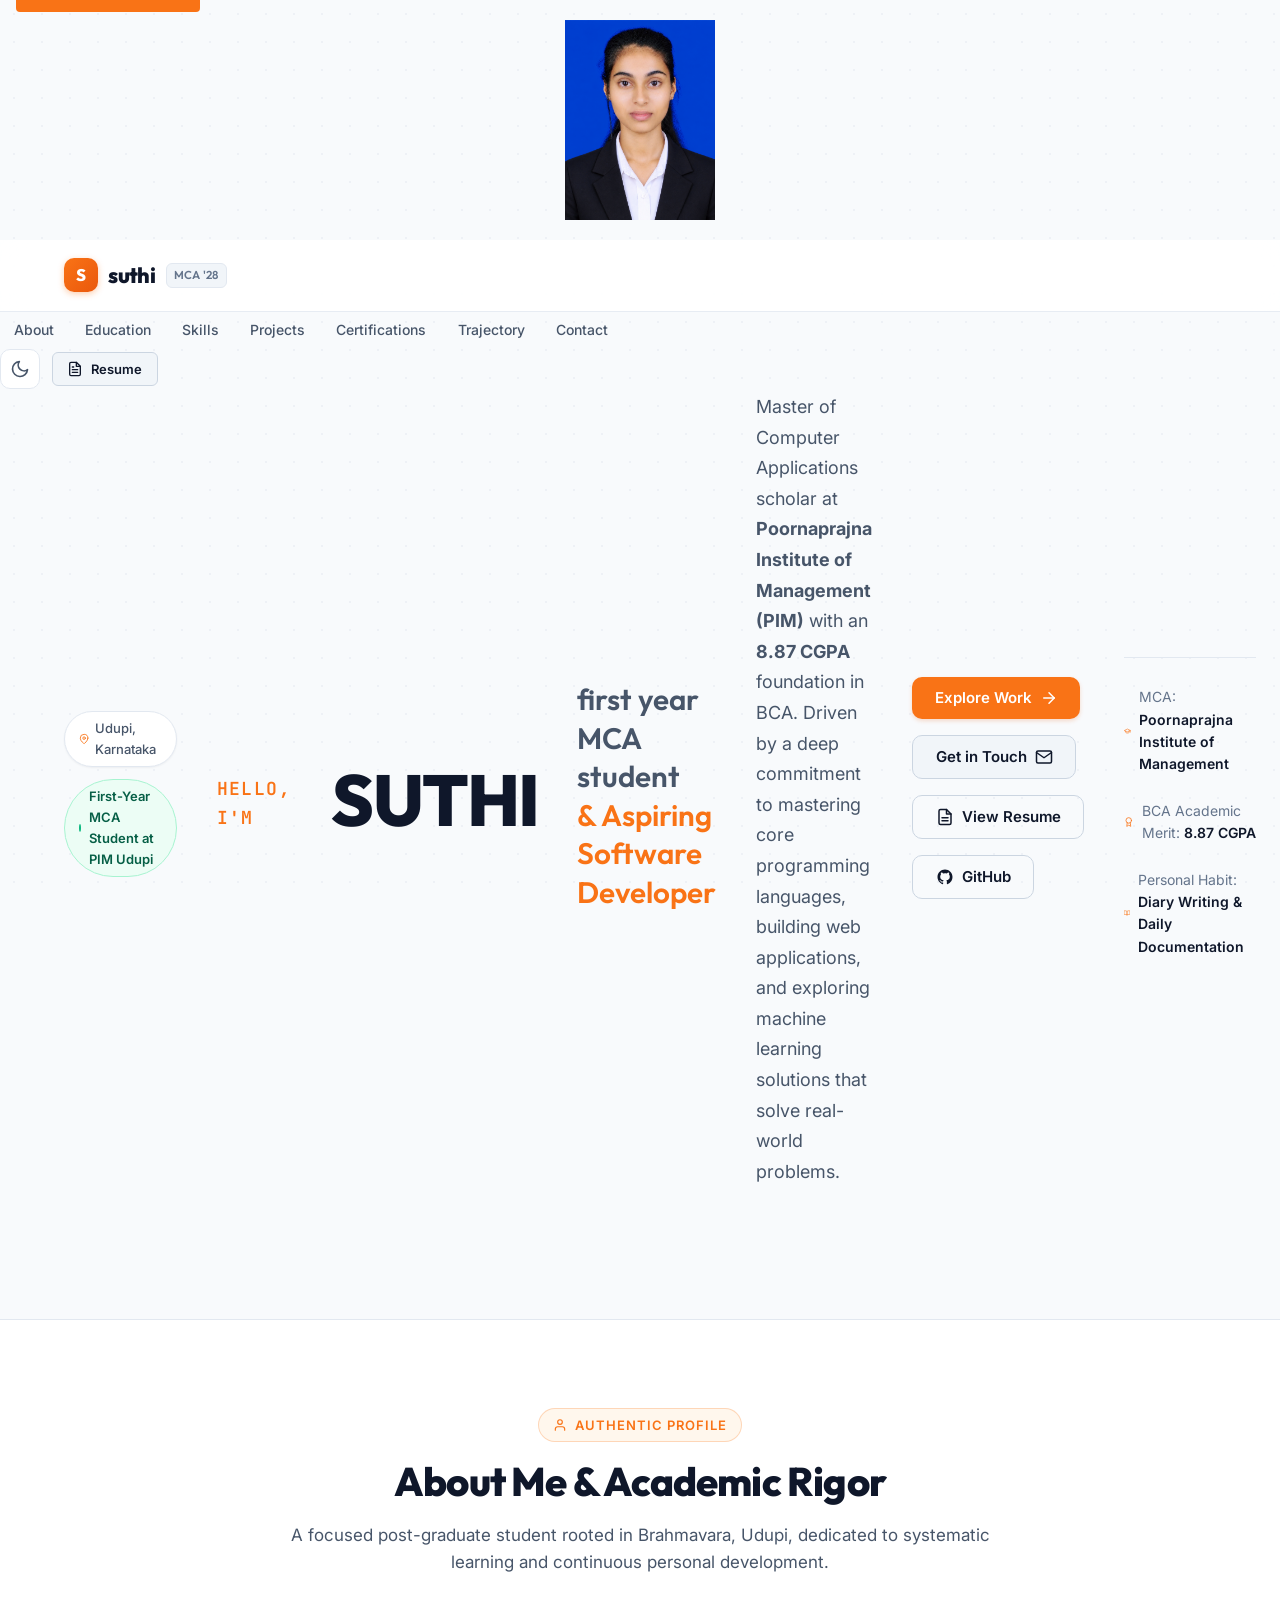
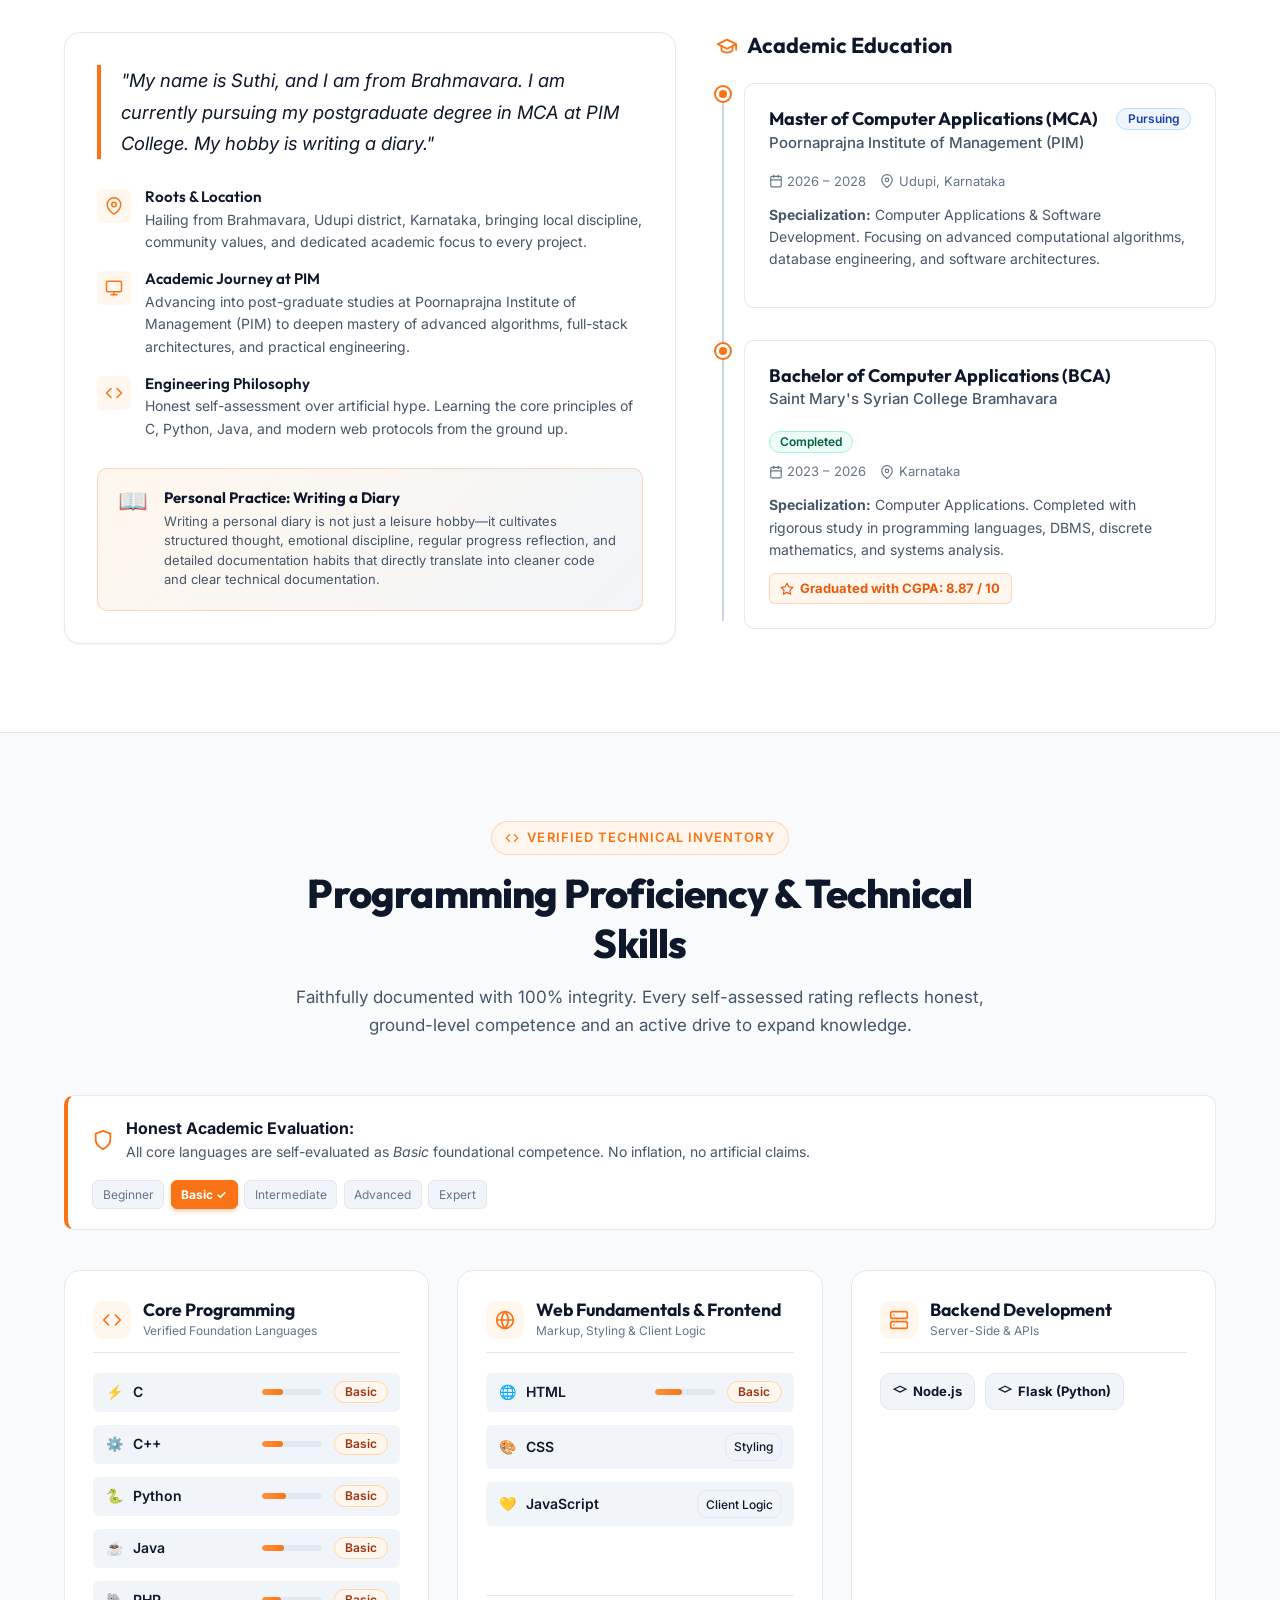
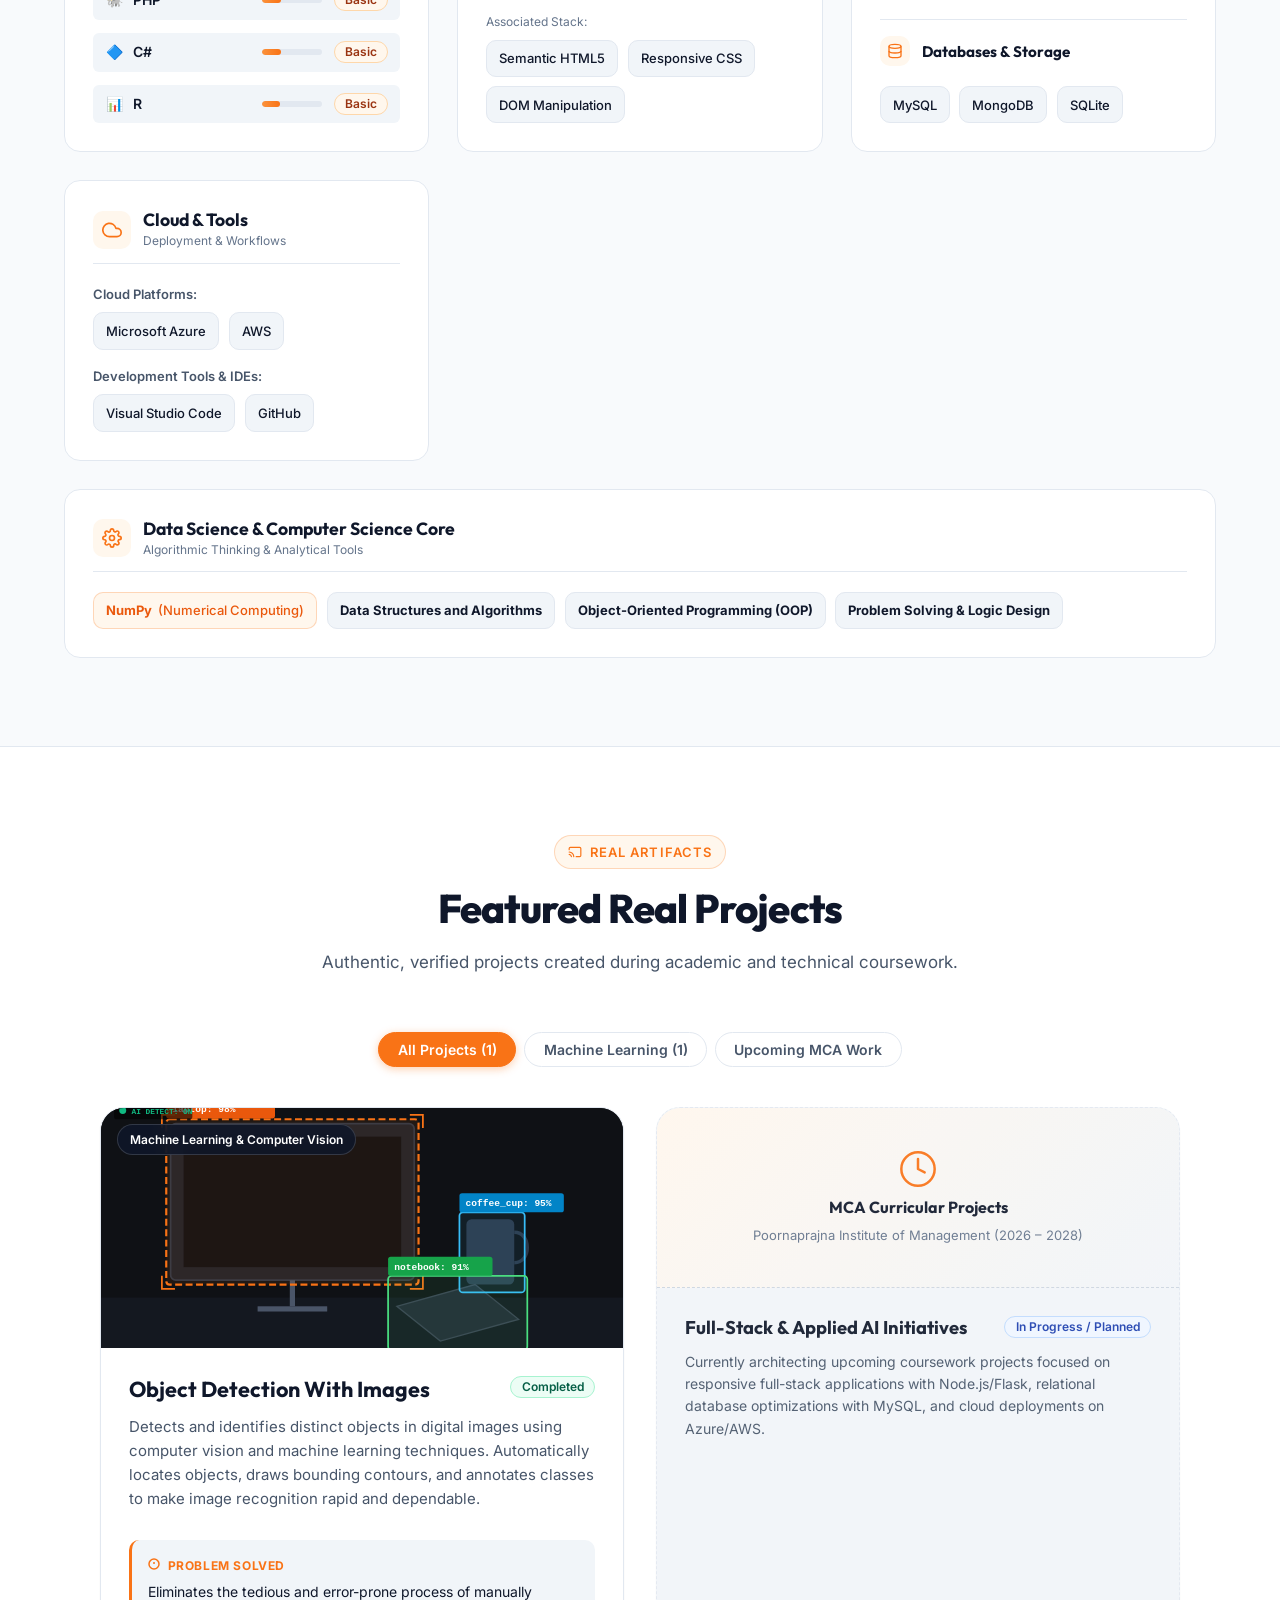
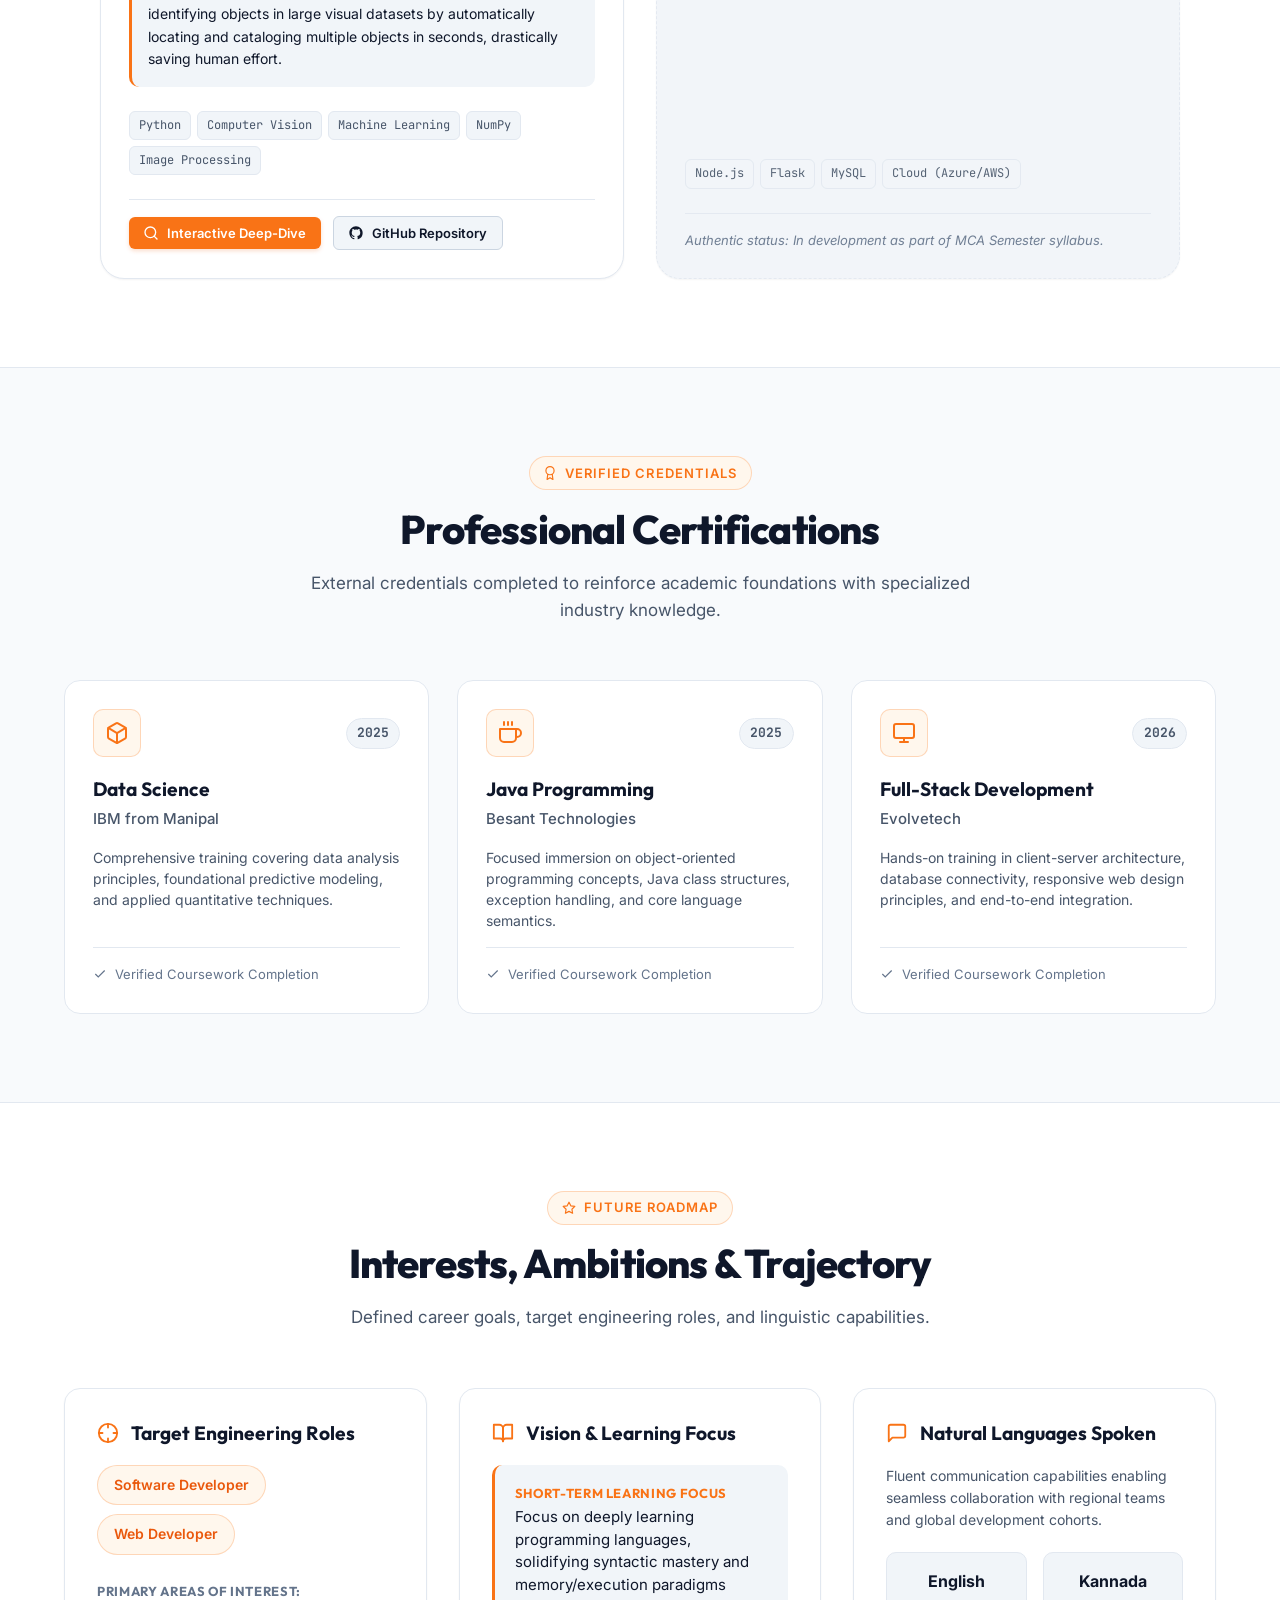
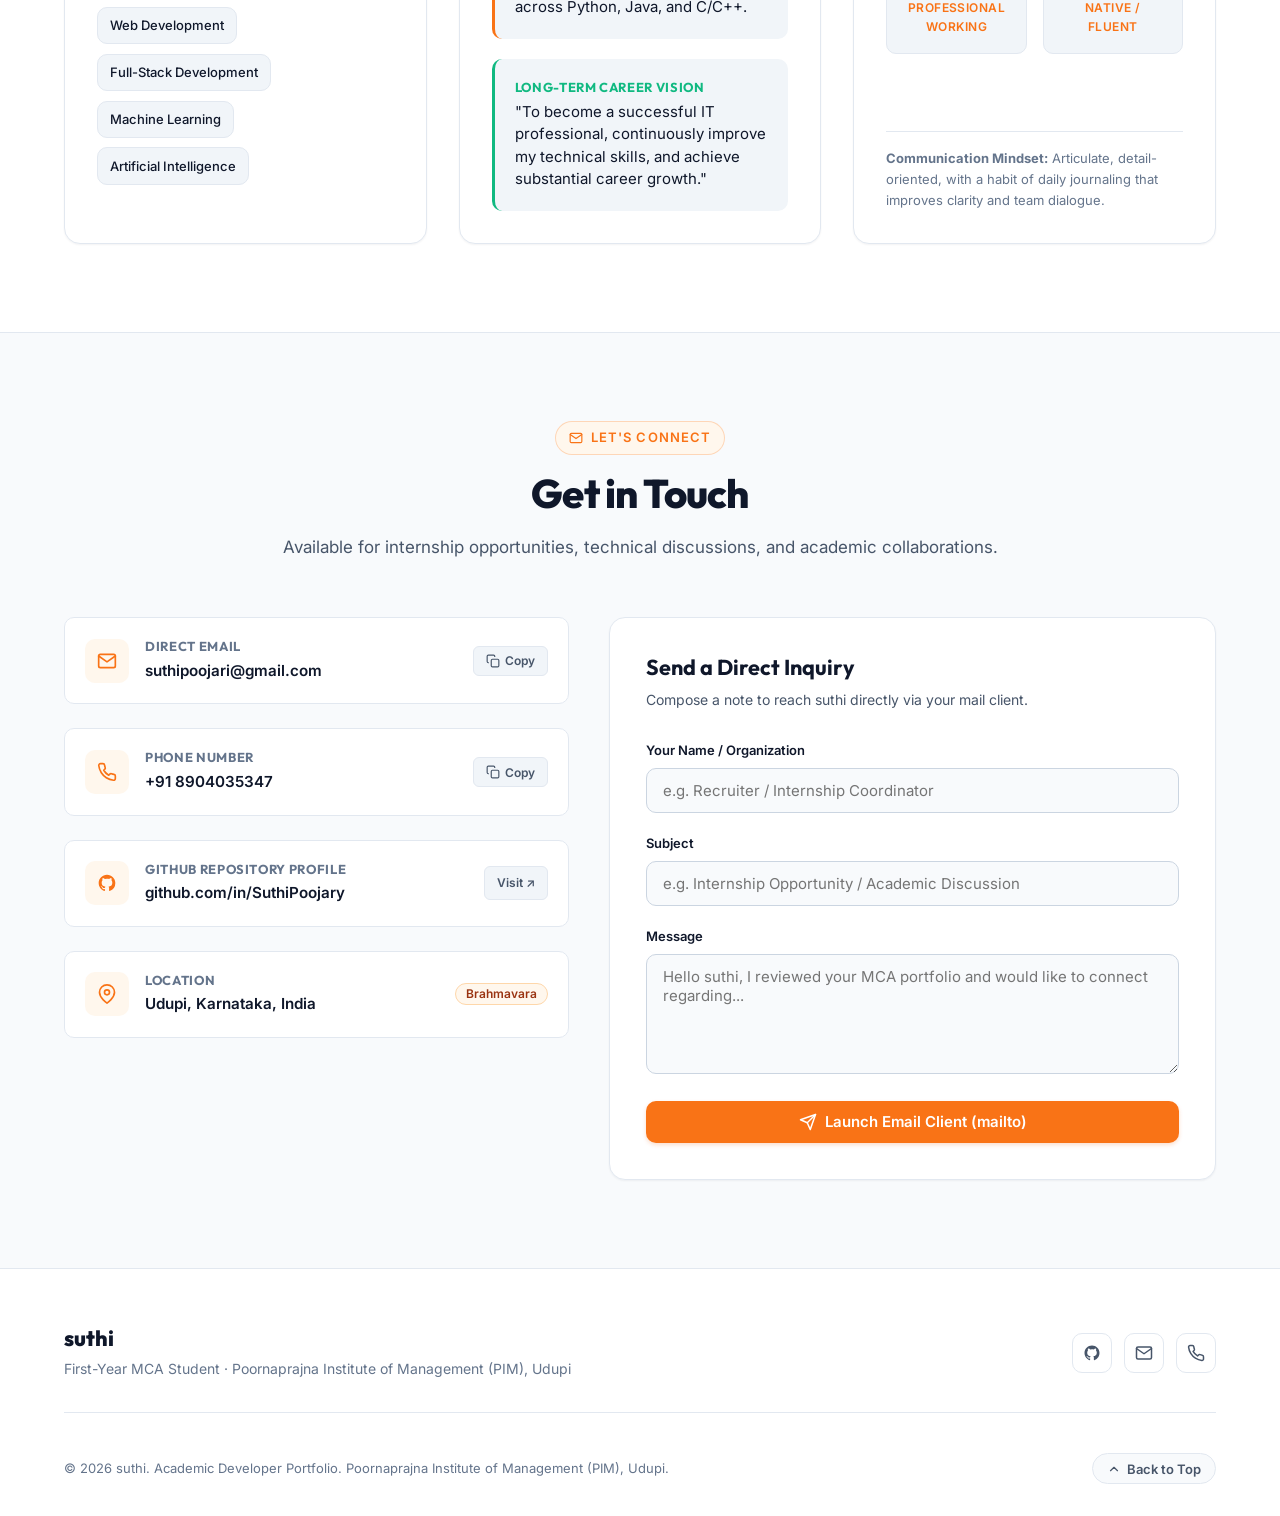
==== commit 7168d721: "Update print statement from 'Hello' to 'Goodbye'" ====
--- a/index.html
+++ b/index.html
@@ -3,247 +3,1527 @@
 <head>
   <meta charset="UTF-8">
   <meta name="viewport" content="width=device-width, initial-scale=1.0">
-
+  
+  <!-- Primary Meta Tags -->
   <title>SUTHI | MCA Portfolio | Poornaprajna Institute of Management</title>
-  <meta name="description" content="Portfolio of SUTHI, first year MCA student at Poornaprajna Institute of Management (PIM), Udupi.">
+  <meta name="title" content="suthi | MCA Portfolio | Poornaprajna Institute of Management">
+  <meta name="description" content="Portfolio of SUTHI, first year MCA student at Poornaprajna Institute of Management (PIM) Udupi specializing in software development, core programming, and machine learning.">
+  <meta name="keywords" content="suthi, MCA, PIM Udupi, Poornaprajna Institute of Management, software developer, web developer, Brahmavara, BCA, Saint Mary's Syrian College, Python, Java, Machine Learning">
   <meta name="author" content="suthi">
   <meta name="theme-color" content="#f97316">
-
+  
+  <!-- OpenGraph / Facebook -->
+  <meta property="og:type" content="website">
+  <meta property="og:url" content="https://github.com/in/SuthiPoojary">
+  <meta property="og:title" content="suthi | MCA Portfolio | Poornaprajna Institute of Management">
+  <meta property="og:description" content="Portfolio of suthi, first year MCA student at PIM Udupi specializing in software development, machine learning, and web technologies.">
+  <meta property="og:locale" content="en_US">
+  
+  <!-- Twitter -->
+  <meta property="twitter:card" content="summary_large_image">
+  <meta property="twitter:title" content="suthi | MCA Portfolio | Poornaprajna Institute of Management">
+  <meta property="twitter:description" content="Portfolio of suthi, first year MCA student at PIM Udupi specializing in software development, machine learning, and web technologies.">
+
+  <!-- Favicon Icon (Inline SVG Data URI) -->
+  <link rel="icon" type="image/svg+xml" href="data:image/svg+xml,<svg xmlns='http://www.w3.org/2000/svg' viewBox='0 0 100 100'><rect width='100' height='100' rx='20' fill='%23f97316'/><text x='50%' y='62%' font-size='56' font-family='sans-serif' font-weight='bold' fill='white' text-anchor='middle'>S</text></svg>">
+
+  <!-- Google Fonts Preconnect & Stylesheet -->
   <link rel="preconnect" href="https://fonts.googleapis.com">
   <link rel="preconnect" href="https://fonts.gstatic.com" crossorigin>
-
   <link href="https://fonts.googleapis.com/css2?family=Inter:wght@400;500;600;700&family=Outfit:wght@600;700;800&family=JetBrains+Mono:wght@500;600&display=swap" rel="stylesheet">
-
+  
+  <!-- Main Stylesheet -->
   <link rel="stylesheet" href="style.css">
 
+  <!-- Structured Data (JSON-LD) for SEO -->
   <script type="application/ld+json">
   {
     "@context": "https://schema.org",
     "@type": "Person",
     "name": "suthi",
-    "jobTitle": "First Year MCA Student",
+    "jobTitle": "first year MCA student",
     "address": {
       "@type": "PostalAddress",
       "addressLocality": "Udupi",
       "addressRegion": "Karnataka",
       "addressCountry": "India"
     },
+    "alumniOf": [
+      {
+        "@type": "EducationalOrganization",
+        "name": "Saint Mary's Syrian College Bramhavara",
+        "description": "Bachelor of Computer Applications (BCA) - 8.87 CGPA"
+      },
+      {
+        "@type": "EducationalOrganization",
+        "name": "Poornaprajna Institute of Management (PIM)",
+        "description": "Master of Computer Applications (MCA) - Pursuing"
+      }
+    ],
     "email": "mailto:suthipoojari@gmail.com",
     "telephone": "+918904035347",
-    "url": "https://github.com/SuthiPoojary",
+    "url": "https://github.com/in/SuthiPoojary",
     "sameAs": [
-      "https://github.com/SuthiPoojary"
+      "https://github.com/in/SuthiPoojary"
     ]
   }
   </script>
 </head>
-
 <body>
-
-  <a href="#main-content" class="skip-link">
-    Skip to main content
-  </a>
-
+  <img src="file_000000007f448208858519857343e30c.png"
+     alt="Suthi"
+     class="profile-photo">
+  
+  <!-- Accessible Skip Link -->
+  <a href="#main-content" class="skip-link" style="position: absolute; top: -50px; left: 1rem; z-index: 9999; background: #f97316; color: #fff; padding: 0.5rem 1rem; border-radius: 4px; transition: top 0.2s;">Skip to main content</a>
+
+  <!-- ========================================================================
+       Top Navigation Header
+       ======================================================================== -->
   <header class="site-header" id="site-header">
     <div class="container nav-container">
-
-      <a href="#hero" class="brand-link" id="nav-brand-logo">
+      <!-- Brand Mark -->
+      <a href="#hero" class="brand-link" id="nav-brand-logo" aria-label="suthi portfolio homepage">
         <div class="brand-logo-icon">S</div>
         <span>suthi</span>
         <span class="brand-tag">MCA '28</span>
+        </div>
       </a>
 
-      <nav class="nav-links" id="desktop-nav">
-        <a href="#about" class="nav-link">About</a>
-        <a href="#education" class="nav-link">Education</a>
-        <a href="#skills" class="nav-link">Skills</a>
-        <a href="#projects" class="nav-link">Projects</a>
-        <a href="#certifications" class="nav-link">Certifications</a>
-        <a href="#ambitions" class="nav-link">Trajectory</a>
-        <a href="#contact" class="nav-link">Contact</a>
+      <!-- Desktop Navigation Anchor Links -->
+      <nav class="nav-links" id="desktop-nav" aria-label="Main Navigation">
+        <a href="#about" class="nav-link" id="link-about">About</a>
+        <a href="#education" class="nav-link" id="link-education">Education</a>
+        <a href="#skills" class="nav-link" id="link-skills">Skills</a>
+        <a href="#projects" class="nav-link" id="link-projects">Projects</a>
+        <a href="#certifications" class="nav-link" id="link-certifications">Certifications</a>
+        <a href="#ambitions" class="nav-link" id="link-ambitions">Trajectory</a>
+        <a href="#contact" class="nav-link" id="link-contact">Contact</a>
       </nav>
 
+      <!-- Action Buttons: Theme Toggle & Resume CTA -->
       <div class="nav-actions">
-
-        <button type="button"
-          class="theme-toggle-btn"
-          id="theme-toggle"
-          aria-label="Toggle theme">
-
-          <svg class="sun-icon"
-            style="display:none;"
-            viewBox="0 0 24 24"
-            fill="none"
-            stroke="currentColor"
-            stroke-width="2">
-
+        <!-- Dark / Light Theme Toggle -->
+        <button type="button" class="theme-toggle-btn" id="theme-toggle" aria-label="Toggle dark and light theme" title="Toggle theme mode">
+          <!-- Sun Icon (shown in dark mode) -->
+          <svg class="sun-icon" style="display:none;" viewBox="0 0 24 24" fill="none" stroke="currentColor" stroke-width="2" stroke-linecap="round" stroke-linejoin="round" aria-hidden="true">
             <circle cx="12" cy="12" r="5"></circle>
             <line x1="12" y1="1" x2="12" y2="3"></line>
             <line x1="12" y1="21" x2="12" y2="23"></line>
+            <line x1="4.22" y1="4.22" x2="5.64" y2="5.64"></line>
+            <line x1="18.36" y1="18.36" x2="19.78" y2="19.78"></line>
+            <line x1="1" y1="12" x2="3" y2="12"></line>
+            <line x1="21" y1="12" x2="23" y2="12"></line>
+            <line x1="4.22" y1="19.78" x2="5.64" y2="18.36"></line>
+            <line x1="18.36" y1="5.64" x2="19.78" y2="4.22"></line>
           </svg>
-
-          <svg class="moon-icon"
-            viewBox="0 0 24 24"
-            fill="none"
-            stroke="currentColor"
-            stroke-width="2">
-
+          <!-- Moon Icon (shown in light mode) -->
+          <svg class="moon-icon" viewBox="0 0 24 24" fill="none" stroke="currentColor" stroke-width="2" stroke-linecap="round" stroke-linejoin="round" aria-hidden="true">
             <path d="M21 12.79A9 9 0 1 1 11.21 3 7 7 0 0 0 21 12.79z"></path>
           </svg>
-
         </button>
 
-        <button type="button"
-          class="btn btn-secondary btn-sm nav-resume-btn"
-          id="open-resume-btn">
-
-          Resume
+        <!-- View / Download Resume CTA -->
+        <button type="button" class="btn btn-secondary btn-sm nav-resume-btn" id="open-resume-btn" aria-haspopup="dialog">
+          <svg width="16" height="16" viewBox="0 0 24 24" fill="none" stroke="currentColor" stroke-width="2" stroke-linecap="round" stroke-linejoin="round" aria-hidden="true">
+            <path d="M14 2H6a2 2 0 0 0-2 2v16a2 2 0 0 0 2 2h12a2 2 0 0 0 2-2V8z"></path>
+            <polyline points="14 2 14 8 20 8"></polyline>
+            <line x1="16" y1="13" x2="8" y2="13"></line>
+            <line x1="16" y1="17" x2="8" y2="17"></line>
+            <polyline points="10 9 9 9 8 9"></polyline>
+          </svg>
+          <span>Resume</span>
         </button>
 
-        <button type="button"
-          class="mobile-nav-toggle"
-          id="mobile-nav-toggle"
-          aria-label="Open mobile menu"
-          aria-expanded="false"
-          aria-controls="mobile-drawer">
-
-          ☰
-
+        <!-- Mobile Drawer Hamburger Toggle -->
+        <button type="button" class="mobile-nav-toggle" id="mobile-nav-toggle" aria-label="Open mobile menu" aria-expanded="false" aria-controls="mobile-drawer">
+          <svg width="22" height="22" viewBox="0 0 24 24" fill="none" stroke="currentColor" stroke-width="2" stroke-linecap="round" stroke-linejoin="round" aria-hidden="true">
+            <line x1="3" y1="12" x2="21" y2="12"></line>
+            <line x1="3" y1="6" x2="21" y2="6"></line>
+            <line x1="3" y1="18" x2="21" y2="18"></line>
+          </svg>
         </button>
-
       </div>
     </div>
   </header>
 
-  <div class="mobile-drawer"
-    id="mobile-drawer"
-    aria-hidden="true">
-
+  <!-- Mobile Drawer Overlay & Panel -->
+  <div class="mobile-drawer" id="mobile-drawer" aria-hidden="true" role="dialog" aria-modal="true" aria-label="Mobile Navigation Drawer">
     <div class="drawer-panel">
-
       <div class="drawer-header">
-
         <a href="#hero" class="brand-link" id="mobile-brand-link">
           <div class="brand-logo-icon">S</div>
           <span>suthi</span>
         </a>
-
-        <button type="button"
-          class="btn-icon-only"
-          id="close-drawer-btn">
-
-          ✕
+        <button type="button" class="btn-icon-only" id="close-drawer-btn" aria-label="Close navigation menu">
+          <svg width="20" height="20" viewBox="0 0 24 24" fill="none" stroke="currentColor" stroke-width="2" stroke-linecap="round" stroke-linejoin="round">
+            <line x1="18" y1="6" x2="6" y2="18"></line>
+            <line x1="6" y1="6" x2="18" y2="18"></line>
+          </svg>
         </button>
-
-      </div>
-
-      <div class="drawer-links">
-
+      </div>
+      <div class="drawer-links" id="drawer-nav-items">
         <a href="#about" class="drawer-link">About</a>
-        <a href="#education" class="drawer-link">Education</a>
-        <a href="#skills" class="drawer-link">Skills</a>
-        <a href="#projects" class="drawer-link">Projects</a>
+        <a href="#education" class="drawer-link">Academic Education</a>
+        <a href="#skills" class="drawer-link">Skills & Proficiency</a>
+        <a href="#projects" class="drawer-link">Featured Projects</a>
         <a href="#certifications" class="drawer-link">Certifications</a>
         <a href="#ambitions" class="drawer-link">Career Trajectory</a>
         <a href="#contact" class="drawer-link">Contact</a>
-
-      </div>
-
+      </div>
       <div class="drawer-footer">
-
-        <button type="button"
-          class="btn btn-primary"
-          id="drawer-resume-btn">
-
-          View Resume
-
+        <button type="button" class="btn btn-primary" id="drawer-resume-btn" style="width: 100%;">
+          <svg width="18" height="18" viewBox="0 0 24 24" fill="none" stroke="currentColor" stroke-width="2" stroke-linecap="round" stroke-linejoin="round">
+            <path d="M21 15v4a2 2 0 0 1-2 2H5a2 2 0 0 1-2-2v-4"></path>
+            <polyline points="7 10 12 15 17 10"></polyline>
+            <line x1="12" y1="15" x2="12" y2="3"></line>
+          </svg>
+          <span>View Resume</span>
         </button>
-
+        <p style="font-size: 0.75rem; color: var(--text-muted); text-align: center;">Poornaprajna Institute of Management (PIM)</p>
       </div>
     </div>
   </div>
 
+  <!-- ========================================================================
+       Main Content Container
+       ======================================================================== -->
   <main id="main-content">
 
-    <section class="section hero-section" id="hero">
-
+    <!-- ----------------------------------------------------------------------
+         2. Hero Showcase Section (Text-Focused Introduction)
+         ---------------------------------------------------------------------- -->
+    <section class="section hero-section" id="hero" aria-label="Hero Introduction">
       <div class="container hero-layout">
-
-        <div class="hero-profile-image">
-          <img
-            src="images/profile.png"
-            alt="Suthi's profile photo"
-            class="profile-photo">
-        </div>
-
         <div class="hero-content">
-
+          <!-- Top Status and Location Badges -->
           <div class="hero-badge-row">
-
             <div class="location-badge">
-              <span>📍 Udupi, Karnataka</span>
+              <svg width="16" height="16" viewBox="0 0 24 24" fill="none" stroke="currentColor" stroke-width="2" stroke-linecap="round" stroke-linejoin="round" aria-hidden="true">
+                <path d="M21 10c0 7-9 13-9 13s-9-6-9-13a9 9 0 0 1 18 0z"></path>
+                <circle cx="12" cy="10" r="3"></circle>
+              </svg>
+              <span>Udupi, Karnataka</span>
             </div>
 
             <div class="status-indicator-badge">
-              <span class="status-dot"></span>
+              <span class="status-dot" aria-hidden="true"></span>
               <span>First-Year MCA Student at PIM Udupi</span>
             </div>
-
-          </div>
-
-          <div class="hero-title-greeting">
-            Hello, I'm
-          </div>
-
-          <h1 class="hero-main-name">
-            suthi
-          </h1>
-
-          <h2 class="hero-headline">
-            First Year MCA Student
-            <span class="highlight-orange">
-              & Aspiring Software Developer
-            </span>
-          </h2>
-
+          </div>
+
+          <!-- Greeting & Main Name -->
+          <div class="hero-title-greeting">Hello, I'm</div>
+          <h1 class="hero-main-name">suthi</h1>
+          <h2 class="hero-headline">first year MCA student <span class="highlight-orange">& Aspiring Software Developer</span></h2>
+
+          <!-- Concise Elevator Pitch -->
           <p class="hero-pitch">
-            Master of Computer Applications scholar at
-            <strong>Poornaprajna Institute of Management (PIM)</strong>
-            with an <strong>8.87 CGPA</strong> foundation in BCA.
-            Driven by a deep commitment to mastering core programming
-            languages, building web applications, and exploring
-            machine learning solutions that solve real-world problems.
+            Master of Computer Applications scholar at <strong>Poornaprajna Institute of Management (PIM)</strong> with an <strong>8.87 CGPA</strong> foundation in BCA. Driven by a deep commitment to mastering core programming languages, building web applications, and exploring machine learning solutions that solve real-world problems.
           </p>
 
+          <!-- Primary Action Buttons -->
           <div class="hero-ctas">
-
-            <a href="#projects" class="btn btn-primary">
-              Explore Work →
+            <a href="#projects" class="btn btn-primary" id="hero-btn-explore">
+              <span>Explore Work</span>
+              <svg width="18" height="18" viewBox="0 0 24 24" fill="none" stroke="currentColor" stroke-width="2" stroke-linecap="round" stroke-linejoin="round" aria-hidden="true">
+                <line x1="5" y1="12" x2="19" y2="12"></line>
+                <polyline points="12 5 19 12 12 19"></polyline>
+              </svg>
             </a>
-
-            <a href="#contact" class="btn btn-secondary">
-              Get in Touch
+            
+            <a href="#contact" class="btn btn-secondary" id="hero-btn-contact">
+              <span>Get in Touch</span>
+              <svg width="18" height="18" viewBox="0 0 24 24" fill="none" stroke="currentColor" stroke-width="2" stroke-linecap="round" stroke-linejoin="round" aria-hidden="true">
+                <path d="M4 4h16c1.1 0 2 .9 2 2v12c0 1.1-.9 2-2 2H4c-1.1 0-2-.9-2-2V6c0-1.1.9-2 2-2z"></path>
+                <polyline points="22,6 12,13 2,6"></polyline>
+              </svg>
             </a>
 
-            <button type="button"
-              class="btn btn-outline"
-              id="hero-btn-resume">
-
-              View Resume
-
+            <button type="button" class="btn btn-outline" id="hero-btn-resume" title="View or print suthi's verified resume">
+              <svg width="18" height="18" viewBox="0 0 24 24" fill="none" stroke="currentColor" stroke-width="2" stroke-linecap="round" stroke-linejoin="round" aria-hidden="true">
+                <path d="M14 2H6a2 2 0 0 0-2 2v16a2 2 0 0 0 2 2h12a2 2 0 0 0 2-2V8z"></path>
+                <polyline points="14 2 14 8 20 8"></polyline>
+                <line x1="16" y1="13" x2="8" y2="13"></line>
+                <line x1="16" y1="17" x2="8" y2="17"></line>
+              </svg>
+              <span>View Resume</span>
             </button>
 
-            <a href="https://github.com/SuthiPoojary"
-              target="_blank"
-              rel="noopener noreferrer"
-              class="btn btn-outline">
-
-              GitHub
-
+            <a href="https://github.com/in/SuthiPoojary" target="_blank" rel="noopener noreferrer" class="btn btn-outline" id="hero-btn-github" title="Visit suthi's GitHub Profile">
+              <svg width="18" height="18" viewBox="0 0 24 24" fill="currentColor" aria-hidden="true">
+                <path fill-rule="evenodd" clip-rule="evenodd" d="M12 2C6.477 2 2 6.484 2 12.017c0 4.425 2.865 8.18 6.839 9.504.5.092.682-.217.682-.483 0-.237-.008-.868-.013-1.703-2.782.605-3.369-1.343-3.369-1.343-.454-1.158-1.11-1.466-1.11-1.466-.908-.62.069-.608.069-.608 1.003.07 1.53 1.032 1.53 1.032.892 1.53 2.341 1.088 2.91.832.092-.647.35-1.088.636-1.338-2.22-.253-4.555-1.113-4.555-4.951 0-1.093.39-1.988 1.029-2.688-.103-.253-.446-1.272.098-2.65 0 0 .84-.27 2.75 1.026A9.564 9.564 0 0112 6.844c.85.004 1.705.115 2.504.337 1.909-1.296 2.747-1.027 2.747-1.027.546 1.379.202 2.398.1 2.651.64.7 1.028 1.595 1.028 2.688 0 3.848-2.339 4.695-4.566 4.943.359.309.678.92.678 1.855 0 1.338-.012 2.419-.012 2.747 0 .268.18.58.688.482A10.019 10.019 0 0022 12.017C22 6.484 17.522 2 12 2z"></path>
+              </svg>
+              <span>GitHub</span>
             </a>
-
-          </div>
-
+          </div>
+
+          <!-- Quick Fact Strip -->
+          <div class="hero-meta-strip">
+            <div class="meta-strip-item">
+              <svg width="18" height="18" viewBox="0 0 24 24" fill="none" stroke="currentColor" stroke-width="2" stroke-linecap="round" stroke-linejoin="round" style="color: var(--primary);" aria-hidden="true">
+                <path d="M22 10v6M2 10l10-5 10 5-10 5z"></path>
+                <path d="M6 12v5c3 3 9 3 12 0v-5"></path>
+              </svg>
+              <span>MCA: <strong>Poornaprajna Institute of Management</strong></span>
+            </div>
+            <div class="meta-strip-item">
+              <svg width="18" height="18" viewBox="0 0 24 24" fill="none" stroke="currentColor" stroke-width="2" stroke-linecap="round" stroke-linejoin="round" style="color: var(--primary);" aria-hidden="true">
+                <circle cx="12" cy="8" r="7"></circle>
+                <polyline points="8.21 13.89 7 23 12 20 17 23 15.79 13.88"></polyline>
+              </svg>
+              <span>BCA Academic Merit: <strong>8.87 CGPA</strong></span>
+            </div>
+            <div class="meta-strip-item">
+              <svg width="18" height="18" viewBox="0 0 24 24" fill="none" stroke="currentColor" stroke-width="2" stroke-linecap="round" stroke-linejoin="round" style="color: var(--primary);" aria-hidden="true">
+                <path d="M2 3h6a4 4 0 0 1 4 4v14a3 3 0 0 0-3-3H2z"></path>
+                <path d="M22 3h-6a4 4 0 0 0-4 4v14a3 3 0 0 1 3-3h7z"></path>
+              </svg>
+              <span>Personal Habit: <strong>Diary Writing & Daily Documentation</strong></span>
+            </div>
+          </div>
         </div>
       </div>
     </section>
+
+    <!-- ----------------------------------------------------------------------
+         3. About Me & Academic Background Section
+         ---------------------------------------------------------------------- -->
+    <section class="section section-alt" id="about" aria-label="About suthi">
+      <div class="container">
+        <div class="section-header">
+          <div class="section-tag">
+            <svg width="14" height="14" viewBox="0 0 24 24" fill="none" stroke="currentColor" stroke-width="2" stroke-linecap="round" stroke-linejoin="round" aria-hidden="true">
+              <path d="M20 21v-2a4 4 0 0 0-4-4H8a4 4 0 0 0-4 4v2"></path>
+              <circle cx="12" cy="7" r="4"></circle>
+            </svg>
+            <span>Authentic Profile</span>
+          </div>
+          <h2 class="section-title">About Me & Academic Rigor</h2>
+          <p class="section-subtitle">
+            A focused post-graduate student rooted in Brahmavara, Udupi, dedicated to systematic learning and continuous personal development.
+          </p>
+        </div>
+
+        <div class="about-grid">
+          <!-- Left Column: Authentic Bio & Diary Habit -->
+          <div class="card bio-card">
+            <blockquote class="bio-quote">
+              "My name is Suthi, and I am from Brahmavara. I am currently pursuing my postgraduate degree in MCA at PIM College. My hobby is writing a diary."
+            </blockquote>
+
+            <div class="about-details-list">
+              <div class="about-detail-item">
+                <div class="about-detail-icon">
+                  <svg width="18" height="18" viewBox="0 0 24 24" fill="none" stroke="currentColor" stroke-width="2" stroke-linecap="round" stroke-linejoin="round" aria-hidden="true">
+                    <path d="M21 10c0 7-9 13-9 13s-9-6-9-13a9 9 0 0 1 18 0z"></path>
+                    <circle cx="12" cy="10" r="3"></circle>
+                  </svg>
+                </div>
+                <div class="about-detail-text">
+                  <h4>Roots & Location</h4>
+                  <p>Hailing from Brahmavara, Udupi district, Karnataka, bringing local discipline, community values, and dedicated academic focus to every project.</p>
+                </div>
+              </div>
+
+              <div class="about-detail-item">
+                <div class="about-detail-icon">
+                  <svg width="18" height="18" viewBox="0 0 24 24" fill="none" stroke="currentColor" stroke-width="2" stroke-linecap="round" stroke-linejoin="round" aria-hidden="true">
+                    <rect x="2" y="3" width="20" height="14" rx="2" ry="2"></rect>
+                    <line x1="8" y1="21" x2="16" y2="21"></line>
+                    <line x1="12" y1="17" x2="12" y2="21"></line>
+                  </svg>
+                </div>
+                <div class="about-detail-text">
+                  <h4>Academic Journey at PIM</h4>
+                  <p>Advancing into post-graduate studies at Poornaprajna Institute of Management (PIM) to deepen mastery of advanced algorithms, full-stack architectures, and practical engineering.</p>
+                </div>
+              </div>
+
+              <div class="about-detail-item">
+                <div class="about-detail-icon">
+                  <svg width="18" height="18" viewBox="0 0 24 24" fill="none" stroke="currentColor" stroke-width="2" stroke-linecap="round" stroke-linejoin="round" aria-hidden="true">
+                    <polyline points="16 18 22 12 16 6"></polyline>
+                    <polyline points="8 6 2 12 8 18"></polyline>
+                  </svg>
+                </div>
+                <div class="about-detail-text">
+                  <h4>Engineering Philosophy</h4>
+                  <p>Honest self-assessment over artificial hype. Learning the core principles of C, Python, Java, and modern web protocols from the ground up.</p>
+                </div>
+              </div>
+            </div>
+
+            <!-- Hobby Callout: Writing a Diary -->
+            <div class="hobby-callout">
+              <div class="hobby-icon">📖</div>
+              <div class="hobby-callout-text">
+                <h5>Personal Practice: Writing a Diary</h5>
+                <p>
+                  Writing a personal diary is not just a leisure hobby—it cultivates structured thought, emotional discipline, regular progress reflection, and detailed documentation habits that directly translate into cleaner code and clear technical documentation.
+                </p>
+              </div>
+            </div>
+          </div>
+
+          <!-- Right Column: Academic Timeline -->
+          <div class="education-column" id="education">
+            <h3 style="font-size: 1.35rem; margin-bottom: 1.5rem; display: flex; align-items: center; gap: 0.6rem;">
+              <svg width="22" height="22" viewBox="0 0 24 24" fill="none" stroke="currentColor" stroke-width="2" stroke-linecap="round" stroke-linejoin="round" style="color: var(--primary);" aria-hidden="true">
+                <path d="M22 10v6M2 10l10-5 10 5-10 5z"></path>
+                <path d="M6 12v5c3 3 9 3 12 0v-5"></path>
+              </svg>
+              <span>Academic Education</span>
+            </h3>
+
+            <div class="timeline">
+              <!-- MCA Entry -->
+              <div class="timeline-item">
+                <div class="timeline-marker" aria-hidden="true"></div>
+                <div class="timeline-card">
+                  <div class="timeline-card-header">
+                    <div>
+                      <h4 class="timeline-degree">Master of Computer Applications (MCA)</h4>
+                      <p class="timeline-institution">Poornaprajna Institute of Management (PIM)</p>
+                    </div>
+                    <span class="badge badge-status-pursuing">Pursuing</span>
+                  </div>
+                  
+                  <div class="timeline-meta">
+                    <span>
+                      <svg width="14" height="14" viewBox="0 0 24 24" fill="none" stroke="currentColor" stroke-width="2" stroke-linecap="round" stroke-linejoin="round" aria-hidden="true">
+                        <rect x="3" y="4" width="18" height="18" rx="2" ry="2"></rect>
+                        <line x1="16" y1="2" x2="16" y2="6"></line>
+                        <line x1="8" y1="2" x2="8" y2="6"></line>
+                        <line x1="3" y1="10" x2="21" y2="10"></line>
+                      </svg>
+                      2026 – 2028
+                    </span>
+                    <span>
+                      <svg width="14" height="14" viewBox="0 0 24 24" fill="none" stroke="currentColor" stroke-width="2" stroke-linecap="round" stroke-linejoin="round" aria-hidden="true">
+                        <path d="M21 10c0 7-9 13-9 13s-9-6-9-13a9 9 0 0 1 18 0z"></path>
+                        <circle cx="12" cy="10" r="3"></circle>
+                      </svg>
+                      Udupi, Karnataka
+                    </span>
+                  </div>
+
+                  <p style="font-size: 0.875rem; color: var(--text-secondary); margin-bottom: 0.75rem;">
+                    <strong>Specialization:</strong> Computer Applications & Software Development. Focusing on advanced computational algorithms, database engineering, and software architectures.
+                  </p>
+                </div>
+              </div>
+
+              <!-- BCA Entry -->
+              <div class="timeline-item">
+                <div class="timeline-marker" aria-hidden="true"></div>
+                <div class="timeline-card">
+                  <div class="timeline-card-header">
+                    <div>
+                      <h4 class="timeline-degree">Bachelor of Computer Applications (BCA)</h4>
+                      <p class="timeline-institution">Saint Mary's Syrian College Bramhavara</p>
+                    </div>
+                    <span class="badge badge-status-completed">Completed</span>
+                  </div>
+                  
+                  <div class="timeline-meta">
+                    <span>
+                      <svg width="14" height="14" viewBox="0 0 24 24" fill="none" stroke="currentColor" stroke-width="2" stroke-linecap="round" stroke-linejoin="round" aria-hidden="true">
+                        <rect x="3" y="4" width="18" height="18" rx="2" ry="2"></rect>
+                        <line x1="16" y1="2" x2="16" y2="6"></line>
+                        <line x1="8" y1="2" x2="8" y2="6"></line>
+                        <line x1="3" y1="10" x2="21" y2="10"></line>
+                      </svg>
+                      2023 – 2026
+                    </span>
+                    <span>
+                      <svg width="14" height="14" viewBox="0 0 24 24" fill="none" stroke="currentColor" stroke-width="2" stroke-linecap="round" stroke-linejoin="round" aria-hidden="true">
+                        <path d="M21 10c0 7-9 13-9 13s-9-6-9-13a9 9 0 0 1 18 0z"></path>
+                        <circle cx="12" cy="10" r="3"></circle>
+                      </svg>
+                      Karnataka
+                    </span>
+                  </div>
+
+                  <p style="font-size: 0.875rem; color: var(--text-secondary); margin-bottom: 0.75rem;">
+                    <strong>Specialization:</strong> Computer Applications. Completed with rigorous study in programming languages, DBMS, discrete mathematics, and systems analysis.
+                  </p>
+
+                  <div class="cgpa-pill">
+                    <svg width="14" height="14" viewBox="0 0 24 24" fill="none" stroke="currentColor" stroke-width="2" stroke-linecap="round" stroke-linejoin="round" aria-hidden="true">
+                      <polygon points="12 2 15.09 8.26 22 9.27 17 14.14 18.18 21.02 12 17.77 5.82 21.02 7 14.14 2 9.27 8.91 8.26 12 2"></polygon>
+                    </svg>
+                    <span>Graduated with CGPA: <strong>8.87 / 10</strong></span>
+                  </div>
+                </div>
+              </div>
+            </div>
+          </div>
+        </div>
+      </div>
+    </section>
+
+    <!-- ----------------------------------------------------------------------
+         4. Technical Skills & Programming Proficiency Section
+         ---------------------------------------------------------------------- -->
+    <section class="section" id="skills" aria-label="Technical Skills">
+      <div class="container">
+        <div class="section-header">
+          <div class="section-tag">
+            <svg width="14" height="14" viewBox="0 0 24 24" fill="none" stroke="currentColor" stroke-width="2" stroke-linecap="round" stroke-linejoin="round" aria-hidden="true">
+              <polyline points="16 18 22 12 16 6"></polyline>
+              <polyline points="8 6 2 12 8 18"></polyline>
+            </svg>
+            <span>Verified Technical Inventory</span>
+          </div>
+          <h2 class="section-title">Programming Proficiency & Technical Skills</h2>
+          <p class="section-subtitle">
+            Faithfully documented with 100% integrity. Every self-assessed rating reflects honest, ground-level competence and an active drive to expand knowledge.
+          </p>
+        </div>
+
+        <div class="skills-wrapper">
+          <!-- Integrity Banner & Level Legend -->
+          <div class="skills-integrity-notice">
+            <div class="integrity-text">
+              <svg width="22" height="22" viewBox="0 0 24 24" fill="none" stroke="currentColor" stroke-width="2" stroke-linecap="round" stroke-linejoin="round" aria-hidden="true">
+                <path d="M12 22s8-4 8-10V5l-8-3-8 3v7c0 6 8 10 8 10z"></path>
+              </svg>
+              <div>
+                <strong>Honest Academic Evaluation:</strong>
+                <p>All core languages are self-evaluated as <em>Basic</em> foundational competence. No inflation, no artificial claims.</p>
+              </div>
+            </div>
+
+            <div class="skills-legend" aria-label="Proficiency Scale Legend">
+              <span class="legend-item">Beginner</span>
+              <span class="legend-item legend-active" title="Verified Current Level for Core Languages">Basic ✓</span>
+              <span class="legend-item">Intermediate</span>
+              <span class="legend-item">Advanced</span>
+              <span class="legend-item">Expert</span>
+            </div>
+          </div>
+
+          <!-- Categorized Skills Grid -->
+          <div class="skills-grid">
+            <!-- Category 1: Core Programming Languages (Explicitly 'Basic' Level) -->
+            <div class="skill-category-card">
+              <div class="category-card-header">
+                <div class="category-icon">
+                  <svg width="20" height="20" viewBox="0 0 24 24" fill="none" stroke="currentColor" stroke-width="2" stroke-linecap="round" stroke-linejoin="round" aria-hidden="true">
+                    <polyline points="16 18 22 12 16 6"></polyline>
+                    <polyline points="8 6 2 12 8 18"></polyline>
+                  </svg>
+                </div>
+                <div>
+                  <h3 class="category-title">Core Programming</h3>
+                  <p style="font-size: 0.75rem; color: var(--text-muted);">Verified Foundation Languages</p>
+                </div>
+              </div>
+
+              <div class="skill-items-list">
+                <!-- C -->
+                <div class="skill-item-row">
+                  <div class="skill-name-wrap">
+                    <span class="skill-mini-icon">⚡</span>
+                    <span>C</span>
+                  </div>
+                  <div class="skill-meter-wrap">
+                    <div class="skill-meter-bar" title="Basic Level"><div class="skill-meter-fill" style="width: 35%;"></div></div>
+                    <span class="badge badge-basic">Basic</span>
+                  </div>
+                </div>
+
+                <!-- C++ -->
+                <div class="skill-item-row">
+                  <div class="skill-name-wrap">
+                    <span class="skill-mini-icon">⚙️</span>
+                    <span>C++</span>
+                  </div>
+                  <div class="skill-meter-wrap">
+                    <div class="skill-meter-bar" title="Basic Level"><div class="skill-meter-fill" style="width: 35%;"></div></div>
+                    <span class="badge badge-basic">Basic</span>
+                  </div>
+                </div>
+
+                <!-- Python -->
+                <div class="skill-item-row">
+                  <div class="skill-name-wrap">
+                    <span class="skill-mini-icon">🐍</span>
+                    <span>Python</span>
+                  </div>
+                  <div class="skill-meter-wrap">
+                    <div class="skill-meter-bar" title="Basic Level"><div class="skill-meter-fill" style="width: 40%;"></div></div>
+                    <span class="badge badge-basic">Basic</span>
+                  </div>
+                </div>
+
+                <!-- Java -->
+                <div class="skill-item-row">
+                  <div class="skill-name-wrap">
+                    <span class="skill-mini-icon">☕</span>
+                    <span>Java</span>
+                  </div>
+                  <div class="skill-meter-wrap">
+                    <div class="skill-meter-bar" title="Basic Level"><div class="skill-meter-fill" style="width: 38%;"></div></div>
+                    <span class="badge badge-basic">Basic</span>
+                  </div>
+                </div>
+
+                <!-- PHP -->
+                <div class="skill-item-row">
+                  <div class="skill-name-wrap">
+                    <span class="skill-mini-icon">🐘</span>
+                    <span>PHP</span>
+                  </div>
+                  <div class="skill-meter-wrap">
+                    <div class="skill-meter-bar" title="Basic Level"><div class="skill-meter-fill" style="width: 32%;"></div></div>
+                    <span class="badge badge-basic">Basic</span>
+                  </div>
+                </div>
+
+                <!-- C# -->
+                <div class="skill-item-row">
+                  <div class="skill-name-wrap">
+                    <span class="skill-mini-icon">🔷</span>
+                    <span>C#</span>
+                  </div>
+                  <div class="skill-meter-wrap">
+                    <div class="skill-meter-bar" title="Basic Level"><div class="skill-meter-fill" style="width: 32%;"></div></div>
+                    <span class="badge badge-basic">Basic</span>
+                  </div>
+                </div>
+
+                <!-- R -->
+                <div class="skill-item-row">
+                  <div class="skill-name-wrap">
+                    <span class="skill-mini-icon">📊</span>
+                    <span>R</span>
+                  </div>
+                  <div class="skill-meter-wrap">
+                    <div class="skill-meter-bar" title="Basic Level"><div class="skill-meter-fill" style="width: 30%;"></div></div>
+                    <span class="badge badge-basic">Basic</span>
+                  </div>
+                </div>
+              </div>
+            </div>
+
+            <!-- Category 2: Web Development Fundamentals -->
+            <div class="skill-category-card">
+              <div class="category-card-header">
+                <div class="category-icon">
+                  <svg width="20" height="20" viewBox="0 0 24 24" fill="none" stroke="currentColor" stroke-width="2" stroke-linecap="round" stroke-linejoin="round" aria-hidden="true">
+                    <circle cx="12" cy="12" r="10"></circle>
+                    <line x1="2" y1="12" x2="22" y2="12"></line>
+                    <path d="M12 2a15.3 15.3 0 0 1 4 10 15.3 15.3 0 0 1-4 10 15.3 15.3 0 0 1-4-10 15.3 15.3 0 0 1 4-10z"></path>
+                  </svg>
+                </div>
+                <div>
+                  <h3 class="category-title">Web Fundamentals & Frontend</h3>
+                  <p style="font-size: 0.75rem; color: var(--text-muted);">Markup, Styling & Client Logic</p>
+                </div>
+              </div>
+
+              <div class="skill-items-list" style="margin-bottom: 1.25rem;">
+                <div class="skill-item-row">
+                  <div class="skill-name-wrap">
+                    <span class="skill-mini-icon">🌐</span>
+                    <span>HTML</span>
+                  </div>
+                  <div class="skill-meter-wrap">
+                    <div class="skill-meter-bar" title="Basic Level"><div class="skill-meter-fill" style="width: 45%;"></div></div>
+                    <span class="badge badge-basic">Basic</span>
+                  </div>
+                </div>
+
+                <div class="skill-item-row">
+                  <div class="skill-name-wrap">
+                    <span class="skill-mini-icon">🎨</span>
+                    <span>CSS</span>
+                  </div>
+                  <div class="skill-meter-wrap">
+                    <span class="tech-tag" style="padding: 0.2rem 0.5rem; font-size: 0.75rem;">Styling</span>
+                  </div>
+                </div>
+
+                <div class="skill-item-row">
+                  <div class="skill-name-wrap">
+                    <span class="skill-mini-icon">💛</span>
+                    <span>JavaScript</span>
+                  </div>
+                  <div class="skill-meter-wrap">
+                    <span class="tech-tag" style="padding: 0.2rem 0.5rem; font-size: 0.75rem;">Client Logic</span>
+                  </div>
+                </div>
+              </div>
+
+              <div style="margin-top: auto; padding-top: 1rem; border-top: 1px solid var(--border-light);">
+                <p style="font-size: 0.75rem; color: var(--text-muted); margin-bottom: 0.5rem;">Associated Stack:</p>
+                <div class="tech-tag-cloud">
+                  <span class="tech-tag">Semantic HTML5</span>
+                  <span class="tech-tag">Responsive CSS</span>
+                  <span class="tech-tag">DOM Manipulation</span>
+                </div>
+              </div>
+            </div>
+
+            <!-- Category 3: Backend & Frameworks -->
+            <div class="skill-category-card">
+              <div class="category-card-header">
+                <div class="category-icon">
+                  <svg width="20" height="20" viewBox="0 0 24 24" fill="none" stroke="currentColor" stroke-width="2" stroke-linecap="round" stroke-linejoin="round" aria-hidden="true">
+                    <rect x="2" y="2" width="20" height="8" rx="2" ry="2"></rect>
+                    <rect x="2" y="14" width="20" height="8" rx="2" ry="2"></rect>
+                    <line x1="6" y1="6" x2="6.01" y2="6"></line>
+                    <line x1="6" y1="18" x2="6.01" y2="18"></line>
+                  </svg>
+                </div>
+                <div>
+                  <h3 class="category-title">Backend Development</h3>
+                  <p style="font-size: 0.75rem; color: var(--text-muted);">Server-Side & APIs</p>
+                </div>
+              </div>
+
+              <div class="tech-tag-cloud" style="margin-bottom: 1.5rem;">
+                <span class="tech-tag">
+                  <svg width="14" height="14" viewBox="0 0 24 24" fill="none" stroke="currentColor" stroke-width="2"><path d="M12 2L2 7l10 5 10-5-10-5z"></path></svg>
+                  <strong>Node.js</strong>
+                </span>
+                <span class="tech-tag">
+                  <svg width="14" height="14" viewBox="0 0 24 24" fill="none" stroke="currentColor" stroke-width="2"><path d="M12 2L2 7l10 5 10-5-10-5z"></path></svg>
+                  <strong>Flask (Python)</strong>
+                </span>
+              </div>
+
+              <div class="category-card-header" style="margin-top: auto; padding-top: 1rem; border-top: 1px solid var(--border-light); border-bottom: none; margin-bottom: 0.5rem;">
+                <div class="category-icon" style="width: 30px; height: 30px;">
+                  <svg width="16" height="16" viewBox="0 0 24 24" fill="none" stroke="currentColor" stroke-width="2"><ellipse cx="12" cy="5" rx="9" ry="3"></ellipse><path d="M21 12c0 1.66-4 3-9 3s-9-1.34-9-3"></path><path d="M3 5v14c0 1.66 4 3 9 3s9-1.34 9-3V5"></path></svg>
+                </div>
+                <h4 style="font-size: 0.95rem; font-weight: 700;">Databases & Storage</h4>
+              </div>
+
+              <div class="tech-tag-cloud">
+                <span class="tech-tag">MySQL</span>
+                <span class="tech-tag">MongoDB</span>
+                <span class="tech-tag">SQLite</span>
+              </div>
+            </div>
+
+            <!-- Category 4: Cloud, Tools & AI -->
+            <div class="skill-category-card">
+              <div class="category-card-header">
+                <div class="category-icon">
+                  <svg width="20" height="20" viewBox="0 0 24 24" fill="none" stroke="currentColor" stroke-width="2" stroke-linecap="round" stroke-linejoin="round" aria-hidden="true">
+                    <path d="M18 10h-1.26A8 8 0 1 0 9 20h9a5 5 0 0 0 0-10z"></path>
+                  </svg>
+                </div>
+                <div>
+                  <h3 class="category-title">Cloud & Tools</h3>
+                  <p style="font-size: 0.75rem; color: var(--text-muted);">Deployment & Workflows</p>
+                </div>
+              </div>
+
+              <p style="font-size: 0.8125rem; font-weight: 600; color: var(--text-secondary); margin-bottom: 0.5rem;">Cloud Platforms:</p>
+              <div class="tech-tag-cloud" style="margin-bottom: 1rem;">
+                <span class="tech-tag">Microsoft Azure</span>
+                <span class="tech-tag">AWS</span>
+              </div>
+
+              <p style="font-size: 0.8125rem; font-weight: 600; color: var(--text-secondary); margin-bottom: 0.5rem;">Development Tools & IDEs:</p>
+              <div class="tech-tag-cloud">
+                <span class="tech-tag">Visual Studio Code</span>
+                <span class="tech-tag">GitHub</span>
+              </div>
+            </div>
+
+            <!-- Category 5: Data Science, AI & Computer Science Foundations -->
+            <div class="skill-category-card" style="grid-column: 1 / -1;">
+              <div class="category-card-header">
+                <div class="category-icon">
+                  <svg width="20" height="20" viewBox="0 0 24 24" fill="none" stroke="currentColor" stroke-width="2" stroke-linecap="round" stroke-linejoin="round" aria-hidden="true">
+                    <circle cx="12" cy="12" r="3"></circle>
+                    <path d="M19.4 15a1.65 1.65 0 0 0 .33 1.82l.06.06a2 2 0 0 1 0 2.83 2 2 0 0 1-2.83 0l-.06-.06a1.65 1.65 0 0 0-1.82-.33 1.65 1.65 0 0 0-1 1.51V21a2 2 0 0 1-2 2 2 2 0 0 1-2-2v-.09A1.65 1.65 0 0 0 9 19.4a1.65 1.65 0 0 0-1.82.33l-.06.06a2 2 0 0 1-2.83 0 2 2 0 0 1 0-2.83l.06-.06a1.65 1.65 0 0 0 .33-1.82 1.65 1.65 0 0 0-1.51-1H3a2 2 0 0 1-2-2 2 2 0 0 1 2-2h.09A1.65 1.65 0 0 0 4.6 9a1.65 1.65 0 0 0-.33-1.82l-.06-.06a2 2 0 0 1 0-2.83 2 2 0 0 1 2.83 0l.06.06a1.65 1.65 0 0 0 1.82.33H9a1.65 1.65 0 0 0 1-1.51V3a2 2 0 0 1 2-2 2 2 0 0 1 2 2v.09a1.65 1.65 0 0 0 1 1.51 1.65 1.65 0 0 0 1.82-.33l.06-.06a2 2 0 0 1 2.83 0 2 2 0 0 1 0 2.83l-.06.06a1.65 1.65 0 0 0-.33 1.82V9a1.65 1.65 0 0 0 1.51 1H21a2 2 0 0 1 2 2 2 2 0 0 1-2 2h-.09a1.65 1.65 0 0 0-1.51 1z"></path>
+                  </svg>
+                </div>
+                <div>
+                  <h3 class="category-title">Data Science & Computer Science Core</h3>
+                  <p style="font-size: 0.75rem; color: var(--text-muted);">Algorithmic Thinking & Analytical Tools</p>
+                </div>
+              </div>
+
+              <div class="tech-tag-cloud">
+                <span class="tech-tag" style="border-color: var(--primary-border); background-color: var(--bg-accent-subtle); color: var(--primary-hover);">
+                  <strong>NumPy</strong> (Numerical Computing)
+                </span>
+                <span class="tech-tag"><strong>Data Structures and Algorithms</strong></span>
+                <span class="tech-tag"><strong>Object-Oriented Programming (OOP)</strong></span>
+                <span class="tech-tag"><strong>Problem Solving & Logic Design</strong></span>
+              </div>
+            </div>
+          </div>
+        </div>
+      </div>
+    </section>
+
+    <!-- ----------------------------------------------------------------------
+         5. Featured Projects Section
+         ---------------------------------------------------------------------- -->
+    <section class="section section-alt" id="projects" aria-label="Featured Projects">
+      <div class="container">
+        <div class="section-header">
+          <div class="section-tag">
+            <svg width="14" height="14" viewBox="0 0 24 24" fill="none" stroke="currentColor" stroke-width="2" stroke-linecap="round" stroke-linejoin="round" aria-hidden="true">
+              <path d="M2 16.1A5 5 0 0 1 5.9 20M2 12.05A9 9 0 0 1 9.95 20M2 8V6a2 2 0 0 1 2-2h16a2 2 0 0 1 2 2v12a2 2 0 0 1-2 2h-6"></path>
+            </svg>
+            <span>Real Artifacts</span>
+          </div>
+          <h2 class="section-title">Featured Real Projects</h2>
+          <p class="section-subtitle">
+            Authentic, verified projects created during academic and technical coursework.
+          </p>
+        </div>
+
+        <!-- Project Filtering Tabs -->
+        <div class="project-filter-tabs" role="tablist" aria-label="Project Categories">
+          <button type="button" class="filter-tab active" data-filter="all" role="tab" aria-selected="true">All Projects (1)</button>
+          <button type="button" class="filter-tab" data-filter="ml" role="tab" aria-selected="false">Machine Learning (1)</button>
+          <button type="button" class="filter-tab" data-filter="upcoming" role="tab" aria-selected="false">Upcoming MCA Work</button>
+        </div>
+
+        <!-- Projects Grid -->
+        <div class="projects-grid" id="projects-container">
+          
+          <!-- Project 1: Object Detection With Images (Completed) -->
+          <article class="project-card" data-category="ml" id="project-object-detection">
+            <!-- Simulated Visual Object Detection Viewport -->
+            <div class="project-media-wrap">
+              <span class="project-category-badge">Machine Learning & Computer Vision</span>
+              
+              <!-- Dynamic SVG/Canvas Simulation of Object Detection -->
+              <svg width="100%" height="100%" viewBox="0 0 600 320" preserveAspectRatio="xMidYMid slice" style="background: #0f1115;" aria-label="Object detection graphic with bounding boxes">
+                <!-- Desk Surface & Monitor wireframe -->
+                <rect x="0" y="240" width="600" height="80" fill="#141820" />
+                <rect x="80" y="40" width="280" height="180" rx="6" fill="#1b202a" stroke="#2d3748" stroke-width="2"/>
+                <rect x="95" y="55" width="250" height="150" fill="#0b0e14"/>
+                <line x1="220" y1="220" x2="220" y2="250" stroke="#4a5568" stroke-width="6"/>
+                <rect x="180" y="250" width="80" height="6" fill="#4a5568"/>
+                
+                <!-- Coffee Cup wireframe -->
+                <rect x="420" y="150" width="55" height="75" rx="6" fill="#2d3748"/>
+                <path d="M 475 165 C 495 165, 495 200, 475 200" fill="none" stroke="#2d3748" stroke-width="4"/>
+                
+                <!-- Notebook wireframe -->
+                <polygon points="340,250 430,225 480,265 390,290" fill="#222834" stroke="#3b4252" stroke-width="1.5"/>
+
+                <!-- Interactive High-Tech Bounding Box 1: Computer Screen / Laptop -->
+                <g class="cv-bbox-anim-1">
+                  <rect x="75" y="35" width="290" height="190" rx="4" fill="rgba(249, 115, 22, 0.08)" stroke="#f97316" stroke-width="2.5" stroke-dasharray="8 4"/>
+                  <!-- Label -->
+                  <rect x="75" y="12" width="125" height="22" rx="3" fill="#ea580c"/>
+                  <text x="82" y="27" font-family="monospace" font-size="11" font-weight="bold" fill="#ffffff">laptop: 98%</text>
+                  <!-- Corner Reticles -->
+                  <path d="M 70 45 L 70 30 L 85 30" fill="none" stroke="#f97316" stroke-width="2"/>
+                  <path d="M 370 45 L 370 30 L 355 30" fill="none" stroke="#f97316" stroke-width="2"/>
+                  <path d="M 70 215 L 70 230 L 85 230" fill="none" stroke="#f97316" stroke-width="2"/>
+                  <path d="M 370 215 L 370 230 L 355 230" fill="none" stroke="#f97316" stroke-width="2"/>
+                </g>
+
+                <!-- Bounding Box 2: Coffee Cup -->
+                <g class="cv-bbox-anim-2">
+                  <rect x="412" y="142" width="75" height="92" rx="4" fill="rgba(56, 189, 248, 0.08)" stroke="#38bdf8" stroke-width="2"/>
+                  <rect x="412" y="120" width="120" height="22" rx="3" fill="#0284c7"/>
+                  <text x="419" y="135" font-family="monospace" font-size="11" font-weight="bold" fill="#ffffff">coffee_cup: 95%</text>
+                </g>
+
+                <!-- Bounding Box 3: Notebook -->
+                <g class="cv-bbox-anim-3">
+                  <rect x="330" y="215" width="160" height="85" rx="4" fill="rgba(74, 222, 128, 0.08)" stroke="#4ade80" stroke-width="2"/>
+                  <rect x="330" y="193" width="120" height="22" rx="3" fill="#16a34a"/>
+                  <text x="337" y="208" font-family="monospace" font-size="11" font-weight="bold" fill="#ffffff">notebook: 91%</text>
+                </g>
+
+                <!-- HUD Live Indicator -->
+                <rect x="15" y="15" width="90" height="20" rx="3" fill="rgba(0,0,0,0.6)"/>
+                <circle cx="25" cy="25" r="4" fill="#10b981"/>
+                <text x="35" y="29" font-family="monospace" font-size="9" fill="#10b981" font-weight="bold">AI DETECT: ON</text>
+              </svg>
+            </div>
+
+            <!-- Project Content -->
+            <div class="project-body">
+              <div class="project-header-row">
+                <h3 class="project-title">Object Detection with Images</h3>
+                <span class="badge badge-status-completed">Completed</span>
+              </div>
+
+              <p style="font-size: 0.9375rem; color: var(--text-secondary); margin-bottom: 0.85rem; line-height: 1.6;">
+                Detects and identifies distinct objects in digital images using computer vision and machine learning techniques. Automatically locates objects, draws bounding contours, and annotates classes to make image recognition rapid and dependable.
+              </p>
+
+              <!-- Problem Solved Callout -->
+              <div class="project-problem-block">
+                <div class="project-problem-title">
+                  <svg width="12" height="12" viewBox="0 0 24 24" fill="none" stroke="currentColor" stroke-width="3" style="display:inline; margin-right:4px;" aria-hidden="true"><circle cx="12" cy="12" r="10"></circle><line x1="12" y1="8" x2="12" y2="12"></line><line x1="12" y1="16" x2="12.01" y2="16"></line></svg>
+                  Problem Solved
+                </div>
+                <p>
+                  Eliminates the tedious and error-prone process of manually identifying objects in large visual datasets by automatically locating and cataloging multiple objects in seconds, drastically saving human effort.
+                </p>
+              </div>
+
+              <!-- Tech Stack Pills -->
+              <div class="project-tech-stack" aria-label="Technologies used">
+                <span class="tech-pill">Python</span>
+                <span class="tech-pill">Computer Vision</span>
+                <span class="tech-pill">Machine Learning</span>
+                <span class="tech-pill">NumPy</span>
+                <span class="tech-pill">Image Processing</span>
+              </div>
+
+              <!-- Project Interactive Actions -->
+              <div class="project-actions">
+                <button type="button" class="btn btn-primary btn-sm open-project-modal-btn" data-project="object-detection" id="btn-project-deepdive">
+                  <svg width="16" height="16" viewBox="0 0 24 24" fill="none" stroke="currentColor" stroke-width="2" stroke-linecap="round" stroke-linejoin="round" aria-hidden="true">
+                    <circle cx="11" cy="11" r="8"></circle>
+                    <line x1="21" y1="21" x2="16.65" y2="16.65"></line>
+                  </svg>
+                  <span>Interactive Deep-Dive</span>
+                </button>
+
+                <a href="https://github.com/in/SuthiPoojary" target="_blank" rel="noopener noreferrer" class="btn btn-secondary btn-sm" title="View suthi's GitHub code repository">
+                  <svg width="16" height="16" viewBox="0 0 24 24" fill="currentColor" aria-hidden="true">
+                    <path fill-rule="evenodd" clip-rule="evenodd" d="M12 2C6.477 2 2 6.484 2 12.017c0 4.425 2.865 8.18 6.839 9.504.5.092.682-.217.682-.483 0-.237-.008-.868-.013-1.703-2.782.605-3.369-1.343-3.369-1.343-.454-1.158-1.11-1.466-1.11-1.466-.908-.62.069-.608.069-.608 1.003.07 1.53 1.032 1.53 1.032.892 1.53 2.341 1.088 2.91.832.092-.647.35-1.088.636-1.338-2.22-.253-4.555-1.113-4.555-4.951 0-1.093.39-1.988 1.029-2.688-.103-.253-.446-1.272.098-2.65 0 0 .84-.27 2.75 1.026A9.564 9.564 0 0112 6.844c.85.004 1.705.115 2.504.337 1.909-1.296 2.747-1.027 2.747-1.027.546 1.379.202 2.398.1 2.651.64.7 1.028 1.595 1.028 2.688 0 3.848-2.339 4.695-4.566 4.943.359.309.678.92.678 1.855 0 1.338-.012 2.419-.012 2.747 0 .268.18.58.688.482A10.019 10.019 0 0022 12.017C22 6.484 17.522 2 12 2z"></path>
+                  </svg>
+                  <span>GitHub Repository</span>
+                </a>
+              </div>
+            </div>
+          </article>
+
+          <!-- Transparent Upcoming MCA Exploration Card (Preserves Status without Fake Claims) -->
+          <article class="project-card project-card-upcoming" data-category="upcoming" id="project-upcoming-mca">
+            <div class="upcoming-banner">
+              <svg width="40" height="40" viewBox="0 0 24 24" fill="none" stroke="currentColor" stroke-width="1.5" stroke-linecap="round" stroke-linejoin="round" style="color: var(--primary);" aria-hidden="true">
+                <circle cx="12" cy="12" r="10"></circle>
+                <polyline points="12 6 12 12 16 14"></polyline>
+              </svg>
+              <h4 style="font-size: 1rem; color: var(--text-primary); font-weight: 700;">MCA Curricular Projects</h4>
+              <p style="font-size: 0.8125rem;">Poornaprajna Institute of Management (2026 – 2028)</p>
+            </div>
+
+            <div class="project-body">
+              <div class="project-header-row">
+                <h3 class="project-title" style="font-size: 1.15rem;">Full-Stack & Applied AI Initiatives</h3>
+                <span class="badge badge-status-pursuing">In Progress / Planned</span>
+              </div>
+
+              <p style="font-size: 0.875rem; color: var(--text-secondary); margin-bottom: 1rem; line-height: 1.6;">
+                Currently architecting upcoming coursework projects focused on responsive full-stack applications with Node.js/Flask, relational database optimizations with MySQL, and cloud deployments on Azure/AWS.
+              </p>
+
+              <div class="project-tech-stack" style="margin-top: auto;">
+                <span class="tech-pill">Node.js</span>
+                <span class="tech-pill">Flask</span>
+                <span class="tech-pill">MySQL</span>
+                <span class="tech-pill">Cloud (Azure/AWS)</span>
+              </div>
+
+              <div class="project-actions">
+                <span style="font-size: 0.8125rem; color: var(--text-muted); font-style: italic;">
+                  Authentic status: In development as part of MCA Semester syllabus.
+                </span>
+              </div>
+            </div>
+          </article>
+
+        </div>
+      </div>
+    </section>
+
+    <!-- ----------------------------------------------------------------------
+         7. Professional Certifications Section
+         ---------------------------------------------------------------------- -->
+    <section class="section" id="certifications" aria-label="Professional Certifications">
+      <div class="container">
+        <div class="section-header">
+          <div class="section-tag">
+            <svg width="14" height="14" viewBox="0 0 24 24" fill="none" stroke="currentColor" stroke-width="2" stroke-linecap="round" stroke-linejoin="round" aria-hidden="true">
+              <circle cx="12" cy="8" r="7"></circle>
+              <polyline points="8.21 13.89 7 23 12 20 17 23 15.79 13.88"></polyline>
+            </svg>
+            <span>Verified Credentials</span>
+          </div>
+          <h2 class="section-title">Professional Certifications</h2>
+          <p class="section-subtitle">
+            External credentials completed to reinforce academic foundations with specialized industry knowledge.
+          </p>
+        </div>
+
+        <div class="cert-grid">
+          <!-- Cert 1: Data Science -->
+          <div class="cert-card" id="cert-datascience">
+            <div class="cert-icon-row">
+              <div class="cert-icon-badge">
+                <svg width="24" height="24" viewBox="0 0 24 24" fill="none" stroke="currentColor" stroke-width="2" stroke-linecap="round" stroke-linejoin="round" aria-hidden="true">
+                  <path d="M21 16V8a2 2 0 0 0-1-1.73l-7-4a2 2 0 0 0-2 0l-7 4A2 2 0 0 0 3 8v8a2 2 0 0 0 1 1.73l7 4a2 2 0 0 0 2 0l7-4A2 2 0 0 0 21 16z"></path>
+                  <polyline points="3.27 6.96 12 12.01 20.73 6.96"></polyline>
+                  <line x1="12" y1="22.08" x2="12" y2="12"></line>
+                </svg>
+              </div>
+              <span class="cert-year-tag">2025</span>
+            </div>
+
+            <h3 class="cert-name">Data Science</h3>
+            <p class="cert-issuer">IBM from Manipal</p>
+            <p style="font-size: 0.875rem; color: var(--text-secondary); line-height: 1.5; margin-bottom: 1rem;">
+              Comprehensive training covering data analysis principles, foundational predictive modeling, and applied quantitative techniques.
+            </p>
+
+            <div class="cert-meta-info">
+              <svg width="14" height="14" viewBox="0 0 24 24" fill="none" stroke="currentColor" stroke-width="2" aria-hidden="true"><polyline points="20 6 9 17 4 12"></polyline></svg>
+              <span>Verified Coursework Completion</span>
+            </div>
+          </div>
+
+          <!-- Cert 2: Java -->
+          <div class="cert-card" id="cert-java">
+            <div class="cert-icon-row">
+              <div class="cert-icon-badge">
+                <svg width="24" height="24" viewBox="0 0 24 24" fill="none" stroke="currentColor" stroke-width="2" stroke-linecap="round" stroke-linejoin="round" aria-hidden="true">
+                  <path d="M18 8h1a4 4 0 0 1 0 8h-1"></path>
+                  <path d="M2 8h16v9a4 4 0 0 1-4 4H6a4 4 0 0 1-4-4V8z"></path>
+                  <line x1="6" y1="1" x2="6" y2="4"></line>
+                  <line x1="10" y1="1" x2="10" y2="4"></line>
+                  <line x1="14" y1="1" x2="14" y2="4"></line>
+                </svg>
+              </div>
+              <span class="cert-year-tag">2025</span>
+            </div>
+
+            <h3 class="cert-name">Java Programming</h3>
+            <p class="cert-issuer">Besant Technologies</p>
+            <p style="font-size: 0.875rem; color: var(--text-secondary); line-height: 1.5; margin-bottom: 1rem;">
+              Focused immersion on object-oriented programming concepts, Java class structures, exception handling, and core language semantics.
+            </p>
+
+            <div class="cert-meta-info">
+              <svg width="14" height="14" viewBox="0 0 24 24" fill="none" stroke="currentColor" stroke-width="2" aria-hidden="true"><polyline points="20 6 9 17 4 12"></polyline></svg>
+              <span>Verified Coursework Completion</span>
+            </div>
+          </div>
+
+          <!-- Cert 3: Fullstack -->
+          <div class="cert-card" id="cert-fullstack">
+            <div class="cert-icon-row">
+              <div class="cert-icon-badge">
+                <svg width="24" height="24" viewBox="0 0 24 24" fill="none" stroke="currentColor" stroke-width="2" stroke-linecap="round" stroke-linejoin="round" aria-hidden="true">
+                  <rect x="2" y="3" width="20" height="14" rx="2" ry="2"></rect>
+                  <line x1="8" y1="21" x2="16" y2="21"></line>
+                  <line x1="12" y1="17" x2="12" y2="21"></line>
+                </svg>
+              </div>
+              <span class="cert-year-tag">2026</span>
+            </div>
+
+            <h3 class="cert-name">Full-Stack Development</h3>
+            <p class="cert-issuer">Evolvetech</p>
+            <p style="font-size: 0.875rem; color: var(--text-secondary); line-height: 1.5; margin-bottom: 1rem;">
+              Hands-on training in client-server architecture, database connectivity, responsive web design principles, and end-to-end integration.
+            </p>
+
+            <div class="cert-meta-info">
+              <svg width="14" height="14" viewBox="0 0 24 24" fill="none" stroke="currentColor" stroke-width="2" aria-hidden="true"><polyline points="20 6 9 17 4 12"></polyline></svg>
+              <span>Verified Coursework Completion</span>
+            </div>
+          </div>
+        </div>
+      </div>
+    </section>
+
+    <!-- ----------------------------------------------------------------------
+         8. Interests, Ambitions & Career Trajectory
+         ---------------------------------------------------------------------- -->
+    <section class="section section-alt" id="ambitions" aria-label="Career Ambitions">
+      <div class="container">
+        <div class="section-header">
+          <div class="section-tag">
+            <svg width="14" height="14" viewBox="0 0 24 24" fill="none" stroke="currentColor" stroke-width="2" stroke-linecap="round" stroke-linejoin="round" aria-hidden="true">
+              <polygon points="12 2 15.09 8.26 22 9.27 17 14.14 18.18 21.02 12 17.77 5.82 21.02 7 14.14 2 9.27 8.91 8.26 12 2"></polygon>
+            </svg>
+            <span>Future Roadmap</span>
+          </div>
+          <h2 class="section-title">Interests, Ambitions & Trajectory</h2>
+          <p class="section-subtitle">
+            Defined career goals, target engineering roles, and linguistic capabilities.
+          </p>
+        </div>
+
+        <div class="trajectory-grid">
+          <!-- Target Roles & Primary Interests -->
+          <div class="trajectory-card">
+            <div class="trajectory-header">
+              <svg width="22" height="22" viewBox="0 0 24 24" fill="none" stroke="currentColor" stroke-width="2" stroke-linecap="round" stroke-linejoin="round" aria-hidden="true">
+                <circle cx="12" cy="12" r="10"></circle>
+                <line x1="22" y1="12" x2="18" y2="12"></line>
+                <line x1="6" y1="12" x2="2" y2="12"></line>
+                <line x1="12" y1="6" x2="12" y2="2"></line>
+                <line x1="12" y1="22" x2="12" y2="18"></line>
+              </svg>
+              <h3>Target Engineering Roles</h3>
+            </div>
+
+            <div class="roles-pills">
+              <span class="role-pill">Software Developer</span>
+              <span class="role-pill">Web Developer</span>
+            </div>
+
+            <div style="margin-top: 0.5rem;">
+              <h4 style="font-size: 0.8125rem; text-transform: uppercase; color: var(--text-muted); margin-bottom: 0.5rem; letter-spacing: 0.05em;">Primary Areas of Interest:</h4>
+              <div class="tech-tag-cloud">
+                <span class="tech-tag">Web Development</span>
+                <span class="tech-tag">Full-Stack Development</span>
+                <span class="tech-tag">Machine Learning</span>
+                <span class="tech-tag">Artificial Intelligence</span>
+              </div>
+            </div>
+          </div>
+
+          <!-- Vision & Learning Focus -->
+          <div class="trajectory-card">
+            <div class="trajectory-header">
+              <svg width="22" height="22" viewBox="0 0 24 24" fill="none" stroke="currentColor" stroke-width="2" stroke-linecap="round" stroke-linejoin="round" aria-hidden="true">
+                <path d="M2 3h6a4 4 0 0 1 4 4v14a3 3 0 0 0-3-3H2z"></path>
+                <path d="M22 3h-6a4 4 0 0 0-4 4v14a3 3 0 0 1 3-3h7z"></path>
+              </svg>
+              <h3>Vision & Learning Focus</h3>
+            </div>
+
+            <!-- Short-Term Focus -->
+            <div class="vision-box">
+              <h4>Short-Term Learning Focus</h4>
+              <p>Focus on deeply learning programming languages, solidifying syntactic mastery and memory/execution paradigms across Python, Java, and C/C++.</p>
+            </div>
+
+            <!-- Long-Term Vision -->
+            <div class="vision-box" style="border-left-color: #10b981;">
+              <h4 style="color: #10b981;">Long-Term Career Vision</h4>
+              <p>"To become a successful IT professional, continuously improve my technical skills, and achieve substantial career growth."</p>
+            </div>
+          </div>
+
+          <!-- Languages Spoken & Communication -->
+          <div class="trajectory-card">
+            <div class="trajectory-header">
+              <svg width="22" height="22" viewBox="0 0 24 24" fill="none" stroke="currentColor" stroke-width="2" stroke-linecap="round" stroke-linejoin="round" aria-hidden="true">
+                <path d="M21 15a2 2 0 0 1-2 2H7l-4 4V5a2 2 0 0 1 2-2h14a2 2 0 0 1 2 2z"></path>
+              </svg>
+              <h3>Natural Languages Spoken</h3>
+            </div>
+
+            <p style="font-size: 0.875rem; color: var(--text-secondary);">
+              Fluent communication capabilities enabling seamless collaboration with regional teams and global development cohorts.
+            </p>
+
+            <div class="languages-grid">
+              <div class="language-card">
+                <div class="language-name">English</div>
+                <div class="language-level">Professional Working</div>
+              </div>
+              <div class="language-card">
+                <div class="language-name">Kannada</div>
+                <div class="language-level">Native / Fluent</div>
+              </div>
+            </div>
+
+            <div style="margin-top: auto; padding-top: 1rem; border-top: 1px solid var(--border-light); font-size: 0.8125rem; color: var(--text-muted);">
+              <strong>Communication Mindset:</strong> Articulate, detail-oriented, with a habit of daily journaling that improves clarity and team dialogue.
+            </div>
+          </div>
+        </div>
+      </div>
+    </section>
+
+    <!-- ----------------------------------------------------------------------
+         9. Contact Section & Direct Communication
+         ---------------------------------------------------------------------- -->
+    <section class="section" id="contact" aria-label="Contact Information">
+      <div class="container">
+        <div class="section-header">
+          <div class="section-tag">
+            <svg width="14" height="14" viewBox="0 0 24 24" fill="none" stroke="currentColor" stroke-width="2" stroke-linecap="round" stroke-linejoin="round" aria-hidden="true">
+              <path d="M4 4h16c1.1 0 2 .9 2 2v12c0 1.1-.9 2-2 2H4c-1.1 0-2-.9-2-2V6c0-1.1.9-2 2-2z"></path>
+              <polyline points="22,6 12,13 2,6"></polyline>
+            </svg>
+            <span>Let's Connect</span>
+          </div>
+          <h2 class="section-title">Get in Touch</h2>
+          <p class="section-subtitle">
+            Available for internship opportunities, technical discussions, and academic collaborations.
+          </p>
+        </div>
+
+        <div class="contact-grid">
+          <!-- Left: Contact Details Panel -->
+          <div class="contact-info-panel">
+            <!-- Email Item -->
+            <div class="contact-card-item">
+              <div class="contact-item-left">
+                <div class="contact-icon-circle">
+                  <svg width="20" height="20" viewBox="0 0 24 24" fill="none" stroke="currentColor" stroke-width="2" stroke-linecap="round" stroke-linejoin="round" aria-hidden="true">
+                    <path d="M4 4h16c1.1 0 2 .9 2 2v12c0 1.1-.9 2-2 2H4c-1.1 0-2-.9-2-2V6c0-1.1.9-2 2-2z"></path>
+                    <polyline points="22,6 12,13 2,6"></polyline>
+                  </svg>
+                </div>
+                <div class="contact-item-details">
+                  <h4>Direct Email</h4>
+                  <a href="mailto:suthipoojari@gmail.com" id="contact-email-link">suthipoojari@gmail.com</a>
+                </div>
+              </div>
+              <button type="button" class="contact-actions-btn copy-btn" data-clipboard="suthipoojari@gmail.com" title="Copy email address to clipboard">
+                <svg width="14" height="14" viewBox="0 0 24 24" fill="none" stroke="currentColor" stroke-width="2" aria-hidden="true"><rect x="9" y="9" width="13" height="13" rx="2" ry="2"></rect><path d="M5 15H4a2 2 0 0 1-2-2V4a2 2 0 0 1 2-2h9a2 2 0 0 1 2 2v1"></path></svg>
+                <span>Copy</span>
+              </button>
+            </div>
+
+            <!-- Phone Item -->
+            <div class="contact-card-item">
+              <div class="contact-item-left">
+                <div class="contact-icon-circle">
+                  <svg width="20" height="20" viewBox="0 0 24 24" fill="none" stroke="currentColor" stroke-width="2" stroke-linecap="round" stroke-linejoin="round" aria-hidden="true">
+                    <path d="M22 16.92v3a2 2 0 0 1-2.18 2 19.79 19.79 0 0 1-8.63-3.07 19.5 19.5 0 0 1-6-6 19.79 19.79 0 0 1-3.07-8.67A2 2 0 0 1 4.11 2h3a2 2 0 0 1 2 1.72 12.84 12.84 0 0 0 .7 2.81 2 2 0 0 1-.45 2.11L8.09 9.91a16 16 0 0 0 6 6l1.27-1.27a2 2 0 0 1 2.11-.45 12.84 12.84 0 0 0 2.81.7A2 2 0 0 1 22 16.92z"></path>
+                  </svg>
+                </div>
+                <div class="contact-item-details">
+                  <h4>Phone Number</h4>
+                  <a href="tel:8904035347" id="contact-phone-link">+91 8904035347</a>
+                </div>
+              </div>
+              <button type="button" class="contact-actions-btn copy-btn" data-clipboard="8904035347" title="Copy phone number">
+                <svg width="14" height="14" viewBox="0 0 24 24" fill="none" stroke="currentColor" stroke-width="2" aria-hidden="true"><rect x="9" y="9" width="13" height="13" rx="2" ry="2"></rect><path d="M5 15H4a2 2 0 0 1-2-2V4a2 2 0 0 1 2-2h9a2 2 0 0 1 2 2v1"></path></svg>
+                <span>Copy</span>
+              </button>
+            </div>
+
+            <!-- GitHub Item -->
+            <div class="contact-card-item">
+              <div class="contact-item-left">
+                <div class="contact-icon-circle">
+                  <svg width="20" height="20" viewBox="0 0 24 24" fill="currentColor" aria-hidden="true">
+                    <path fill-rule="evenodd" clip-rule="evenodd" d="M12 2C6.477 2 2 6.484 2 12.017c0 4.425 2.865 8.18 6.839 9.504.5.092.682-.217.682-.483 0-.237-.008-.868-.013-1.703-2.782.605-3.369-1.343-3.369-1.343-.454-1.158-1.11-1.466-1.11-1.466-.908-.62.069-.608.069-.608 1.003.07 1.53 1.032 1.53 1.032.892 1.53 2.341 1.088 2.91.832.092-.647.35-1.088.636-1.338-2.22-.253-4.555-1.113-4.555-4.951 0-1.093.39-1.988 1.029-2.688-.103-.253-.446-1.272.098-2.65 0 0 .84-.27 2.75 1.026A9.564 9.564 0 0112 6.844c.85.004 1.705.115 2.504.337 1.909-1.296 2.747-1.027 2.747-1.027.546 1.379.202 2.398.1 2.651.64.7 1.028 1.595 1.028 2.688 0 3.848-2.339 4.695-4.566 4.943.359.309.678.92.678 1.855 0 1.338-.012 2.419-.012 2.747 0 .268.18.58.688.482A10.019 10.019 0 0022 12.017C22 6.484 17.522 2 12 2z"></path>
+                  </svg>
+                </div>
+                <div class="contact-item-details">
+                  <h4>GitHub Repository Profile</h4>
+                  <a href="https://github.com/in/SuthiPoojary" target="_blank" rel="noopener noreferrer">github.com/in/SuthiPoojary</a>
+                </div>
+              </div>
+              <a href="https://github.com/in/SuthiPoojary" target="_blank" rel="noopener noreferrer" class="contact-actions-btn" title="Open GitHub">
+                <span>Visit ↗</span>
+              </a>
+            </div>
+
+            <!-- Location Item -->
+            <div class="contact-card-item">
+              <div class="contact-item-left">
+                <div class="contact-icon-circle">
+                  <svg width="20" height="20" viewBox="0 0 24 24" fill="none" stroke="currentColor" stroke-width="2" stroke-linecap="round" stroke-linejoin="round" aria-hidden="true">
+                    <path d="M21 10c0 7-9 13-9 13s-9-6-9-13a9 9 0 0 1 18 0z"></path>
+                    <circle cx="12" cy="10" r="3"></circle>
+                  </svg>
+                </div>
+                <div class="contact-item-details">
+                  <h4>Location</h4>
+                  <span>Udupi, Karnataka, India</span>
+                </div>
+              </div>
+              <span class="badge badge-basic" style="margin-left: auto;">Brahmavara</span>
+            </div>
+          </div>
+
+          <!-- Right: Interactive Quick Email Dispatcher -->
+          <div class="contact-form-card">
+            <h3>Send a Direct Inquiry</h3>
+            <p>Compose a note to reach suthi directly via your mail client.</p>
+
+            <form id="contact-form" action="#" method="POST" onsubmit="return false;">
+              <div class="form-group">
+                <label for="contact-name" class="form-label">Your Name / Organization</label>
+                <input type="text" id="contact-name" class="form-input" placeholder="e.g. Recruiter / Internship Coordinator" required>
+              </div>
+
+              <div class="form-group">
+                <label for="contact-subject" class="form-label">Subject</label>
+                <input type="text" id="contact-subject" class="form-input" placeholder="e.g. Internship Opportunity / Academic Discussion" required>
+              </div>
+
+              <div class="form-group">
+                <label for="contact-message" class="form-label">Message</label>
+                <textarea id="contact-message" class="form-textarea" placeholder="Hello suthi, I reviewed your MCA portfolio and would like to connect regarding..." required></textarea>
+              </div>
+
+              <button type="submit" class="btn btn-primary" id="btn-submit-contact" style="width: 100%;">
+                <svg width="18" height="18" viewBox="0 0 24 24" fill="none" stroke="currentColor" stroke-width="2" stroke-linecap="round" stroke-linejoin="round" aria-hidden="true">
+                  <line x1="22" y1="2" x2="11" y2="13"></line>
+                  <polygon points="22 2 15 22 11 13 2 9 22 2"></polygon>
+                </svg>
+                <span>Launch Email Client (mailto)</span>
+              </button>
+            </form>
+          </div>
+        </div>
+      </div>
+    </section>
+
+  </main>
+
+  <!-- ========================================================================
+       Footer Section
+       ======================================================================== -->
+  <footer class="site-footer">
+    <div class="container">
+      <div class="footer-top">
+        <div class="footer-brand">
+          <h3>suthi</h3>
+          <p>First-Year MCA Student · Poornaprajna Institute of Management (PIM), Udupi</p>
+        </div>
+
+        <div class="footer-social-links">
+          <a href="https://github.com/in/SuthiPoojary" target="_blank" rel="noopener noreferrer" class="btn-icon-only" aria-label="Visit GitHub Profile" title="GitHub Profile">
+            <svg width="18" height="18" viewBox="0 0 24 24" fill="currentColor" aria-hidden="true">
+              <path fill-rule="evenodd" clip-rule="evenodd" d="M12 2C6.477 2 2 6.484 2 12.017c0 4.425 2.865 8.18 6.839 9.504.5.092.682-.217.682-.483 0-.237-.008-.868-.013-1.703-2.782.605-3.369-1.343-3.369-1.343-.454-1.158-1.11-1.466-1.11-1.466-.908-.62.069-.608.069-.608 1.003.07 1.53 1.032 1.53 1.032.892 1.53 2.341 1.088 2.91.832.092-.647.35-1.088.636-1.338-2.22-.253-4.555-1.113-4.555-4.951 0-1.093.39-1.988 1.029-2.688-.103-.253-.446-1.272.098-2.65 0 0 .84-.27 2.75 1.026A9.564 9.564 0 0112 6.844c.85.004 1.705.115 2.504.337 1.909-1.296 2.747-1.027 2.747-1.027.546 1.379.202 2.398.1 2.651.64.7 1.028 1.595 1.028 2.688 0 3.848-2.339 4.695-4.566 4.943.359.309.678.92.678 1.855 0 1.338-.012 2.419-.012 2.747 0 .268.18.58.688.482A10.019 10.019 0 0022 12.017C22 6.484 17.522 2 12 2z"></path>
+            </svg>
+          </a>
+          <a href="mailto:suthipoojari@gmail.com" class="btn-icon-only" aria-label="Send Email" title="Send Email">
+            <svg width="18" height="18" viewBox="0 0 24 24" fill="none" stroke="currentColor" stroke-width="2" stroke-linecap="round" stroke-linejoin="round" aria-hidden="true">
+              <path d="M4 4h16c1.1 0 2 .9 2 2v12c0 1.1-.9 2-2 2H4c-1.1 0-2-.9-2-2V6c0-1.1.9-2 2-2z"></path>
+              <polyline points="22,6 12,13 2,6"></polyline>
+            </svg>
+          </a>
+          <a href="tel:8904035347" class="btn-icon-only" aria-label="Call Phone" title="Call Phone">
+            <svg width="18" height="18" viewBox="0 0 24 24" fill="none" stroke="currentColor" stroke-width="2" stroke-linecap="round" stroke-linejoin="round" aria-hidden="true">
+              <path d="M22 16.92v3a2 2 0 0 1-2.18 2 19.79 19.79 0 0 1-8.63-3.07 19.5 19.5 0 0 1-6-6 19.79 19.79 0 0 1-3.07-8.67A2 2 0 0 1 4.11 2h3a2 2 0 0 1 2 1.72 12.84 12.84 0 0 0 .7 2.81 2 2 0 0 1-.45 2.11L8.09 9.91a16 16 0 0 0 6 6l1.27-1.27a2 2 0 0 1 2.11-.45 12.84 12.84 0 0 0 2.81.7A2 2 0 0 1 22 16.92z"></path>
+            </svg>
+          </a>
+        </div>
+      </div>
+
+      <div class="footer-bottom">
+        <div>
+          &copy; <span id="current-year">2026</span> suthi. Academic Developer Portfolio. Poornaprajna Institute of Management (PIM), Udupi.
+        </div>
+        <button type="button" class="back-to-top-btn" id="back-to-top-btn" aria-label="Back to top of page">
+          <svg width="14" height="14" viewBox="0 0 24 24" fill="none" stroke="currentColor" stroke-width="2" stroke-linecap="round" stroke-linejoin="round" aria-hidden="true">
+            <polyline points="18 15 12 9 6 15"></polyline>
+          </svg>
+          <span>Back to Top</span>
+        </button>
+      </div>
+    </div>
+  </footer>
+
+  <!-- ========================================================================
+       MODAL 1: Interactive Project Deep-Dive & Detection Visualizer
+       ======================================================================== -->
+  <div class="modal-backdrop" id="project-modal" role="dialog" aria-modal="true" aria-labelledby="modal-project-title" aria-hidden="true">
+    <div class="modal-dialog">
+      <div class="modal-header">
+        <h3 class="modal-title" id="modal-project-title">Object Detection with Images · Technical Deep-Dive</h3>
+        <button type="button" class="modal-close-btn" id="close-project-modal" aria-label="Close project modal">&times;</button>
+      </div>
+
+      <div class="modal-body">
+        <div style="display: flex; align-items: center; justify-content: space-between; flex-wrap: wrap; gap: 0.5rem; margin-bottom: 1rem;">
+          <span class="badge badge-status-completed">Project Status: Completed</span>
+          <span class="badge badge-basic">Category: Machine Learning</span>
+        </div>
+
+        <h4 style="font-size: 1.1rem; margin-bottom: 0.5rem;">System Architecture & Overview</h4>
+        <p style="font-size: 0.9375rem; color: var(--text-secondary); line-height: 1.6; margin-bottom: 1.25rem;">
+          This computer vision project automates the detection and classification of multiple everyday items within digital imagery. By processing raw pixels through neural feature extractors and non-maximum suppression (NMS), the system localizes objects with precise coordinates and generates bounding boxes with percentage confidence indicators.
+        </p>
+
+        <!-- Interactive Visualizer Simulation Tool inside the Modal -->
+        <div class="cv-demo-box">
+          <div class="cv-demo-toolbar">
+            <span style="font-size: 0.8125rem; font-weight: 700; color: #f97316;">⚡ Interactive Detection Visualizer</span>
+            <div class="cv-scene-selector" role="group" aria-label="Sample test scenes">
+              <button type="button" class="cv-scene-btn active" data-scene="desk">Scene 1: Desk</button>
+              <button type="button" class="cv-scene-btn" data-scene="office">Scene 2: Office</button>
+              <button type="button" class="cv-scene-btn" data-scene="library">Scene 3: Study Room</button>
+            </div>
+          </div>
+
+          <div class="cv-stage-viewport" id="cv-demo-viewport">
+            <!-- Simulated dynamic detection renderer -->
+            <svg width="100%" height="100%" viewBox="0 0 500 240" id="cv-dynamic-svg" style="background:#11141a;">
+              <!-- Dynamically populated via JS -->
+            </svg>
+          </div>
+
+          <div class="cv-detection-stats">
+            <div class="cv-stat-box">
+              <h5>Detected Items</h5>
+              <p id="stat-count">3 Objects</p>
+            </div>
+            <div class="cv-stat-box">
+              <h5>Mean Confidence</h5>
+              <p id="stat-conf">94.6%</p>
+            </div>
+            <div class="cv-stat-box">
+              <h5>Inference Speed</h5>
+              <p id="stat-speed">32 ms</p>
+            </div>
+          </div>
+        </div>
+
+        <h4 style="font-size: 1.05rem; margin-bottom: 0.5rem;">Core Problem & Practical Impact</h4>
+        <p style="font-size: 0.9rem; color: var(--text-secondary); line-height: 1.6; margin-bottom: 1rem;">
+          In security monitoring, inventory checking, and digital asset tagging, manual image inspection requires immense human effort and is prone to fatigue. This automated pipeline saves hundreds of manual hours, eliminates classification inconsistencies, and scales effortlessly to high-throughput image streams.
+        </p>
+
+        <h4 style="font-size: 1.05rem; margin-bottom: 0.5rem;">Technologies & Libraries Applied</h4>
+        <div class="tech-tag-cloud" style="margin-bottom: 1.5rem;">
+          <span class="tech-pill">Python 3.x</span>
+          <span class="tech-pill">NumPy Matrix Operations</span>
+          <span class="tech-pill">Computer Vision Techniques</span>
+          <span class="tech-pill">Bounding Box Algorithms</span>
+          <span class="tech-pill">Object Localization</span>
+        </div>
+
+        <div style="display: flex; justify-content: flex-end; gap: 0.75rem; border-top: 1px solid var(--border-light); padding-top: 1.25rem;">
+          <a href="https://github.com/in/SuthiPoojary" target="_blank" rel="noopener noreferrer" class="btn btn-secondary btn-sm">
+            <span>View on GitHub</span>
+            <svg width="14" height="14" viewBox="0 0 24 24" fill="currentColor"><path fill-rule="evenodd" clip-rule="evenodd" d="M12 2C6.477 2 2 6.484 2 12.017c0 4.425 2.865 8.18 6.839 9.504.5.092.682-.217.682-.483 0-.237-.008-.868-.013-1.703-2.782.605-3.369-1.343-3.369-1.343-.454-1.158-1.11-1.466-1.11-1.466-.908-.62.069-.608.069-.608 1.003.07 1.53 1.032 1.53 1.032.892 1.53 2.341 1.088 2.91.832.092-.647.35-1.088.636-1.338-2.22-.253-4.555-1.113-4.555-4.951 0-1.093.39-1.988 1.029-2.688-.103-.253-.446-1.272.098-2.65 0 0 .84-.27 2.75 1.026A9.564 9.564 0 0112 6.844c.85.004 1.705.115 2.504.337 1.909-1.296 2.747-1.027 2.747-1.027.546 1.379.202 2.398.1 2.651.64.7 1.028 1.595 1.028 2.688 0 3.848-2.339 4.695-4.566 4.943.359.309.678.92.678 1.855 0 1.338-.012 2.419-.012 2.747 0 .268.18.58.688.482A10.019 10.019 0 0022 12.017C22 6.484 17.522 2 12 2z"></path></svg>
+          </a>
+          <button type="button" class="btn btn-primary btn-sm" id="btn-close-project-modal-bottom">Close Window</button>
+        </div>
+      </div>
+    </div>
+  </div>
+
+  <!-- ========================================================================
+       MODAL 2: Interactive Downloadable Resume & Printable View
+       ======================================================================== -->
+  <div class="modal-backdrop" id="resume-modal" role="dialog" aria-modal="true" aria-labelledby="modal-resume-title" aria-hidden="true">
+    <div class="modal-dialog" style="max-width: 850px;">
+      <div class="modal-header">
+        <h3 class="modal-title" id="modal-resume-title">Curriculum Vitae · suthi</h3>
+        <div style="display: flex; align-items: center; gap: 0.5rem; flex-wrap: wrap;">
+          <a href="resume.html" target="_blank" class="btn btn-secondary btn-sm" title="Open standalone resume page">
+            <span>Full Page ↗</span>
+          </a>
+          <button type="button" class="btn btn-primary btn-sm" id="btn-print-resume" title="Print or save as PDF">
+            <svg width="15" height="15" viewBox="0 0 24 24" fill="none" stroke="currentColor" stroke-width="2" stroke-linecap="round" stroke-linejoin="round" aria-hidden="true">
+              <polyline points="6 9 6 2 18 2 18 9"></polyline>
+              <path d="M6 18H4a2 2 0 0 1-2-2v-5a2 2 0 0 1 2-2h16a2 2 0 0 1 2 2v5a2 2 0 0 1-2 2h-2"></path>
+              <rect x="6" y="14" width="12" height="8"></rect>
+            </svg>
+            <span>Print / Save PDF</span>
+          </button>
+          <button type="button" class="modal-close-btn" id="close-resume-modal" aria-label="Close resume modal">&times;</button>
+        </div>
+      </div>
+
+      <div class="modal-body" id="printable-resume-area" style="font-size: 0.9rem; line-height: 1.5; color: var(--text-primary);">
+        <!-- Resume Header -->
+        <div style="border-bottom: 2px solid var(--primary); padding-bottom: 1.25rem; margin-bottom: 1.5rem; display: flex; justify-content: space-between; align-items: flex-start; flex-wrap: wrap; gap: 1rem;">
+          <div>
+            <h2 style="font-size: 2rem; font-weight: 800; color: var(--charcoal-900); margin-bottom: 0.25rem;">suthi</h2>
+            <p style="font-size: 1.05rem; font-weight: 600; color: var(--primary);">First-Year MCA Student · Aspiring Software Developer</p>
+            <p style="color: var(--text-secondary); margin-top: 0.25rem;">Brahmavara, Udupi, Karnataka, India</p>
+          </div>
+          <div style="text-align: right; font-size: 0.85rem; color: var(--text-secondary);">
+            <p><strong>Email:</strong> suthipoojari@gmail.com</p>
+            <p><strong>Phone:</strong> +91 8904035347</p>
+            <p><strong>GitHub:</strong> github.com/in/SuthiPoojary</p>
+          </div>
+        </div>
+
+        <!-- Academic Profile & Summary -->
+        <div style="margin-bottom: 1.5rem;">
+          <h4 style="text-transform: uppercase; font-size: 0.85rem; letter-spacing: 0.08em; color: var(--primary); border-bottom: 1px solid var(--border-medium); padding-bottom: 0.35rem; margin-bottom: 0.5rem;">Academic Profile & Objective</h4>
+          <p style="color: var(--text-secondary);">
+            Motivated first-year Master of Computer Applications student at Poornaprajna Institute of Management (PIM), Udupi, with an academic record of 8.87 CGPA in Bachelor of Computer Applications. Dedicated to mastering foundational programming languages (C, Python, Java), building full-stack web solutions, and applying machine learning algorithms to practical problems.
+          </p>
+        </div>
+
+        <!-- Education -->
+        <div style="margin-bottom: 1.5rem;">
+          <h4 style="text-transform: uppercase; font-size: 0.85rem; letter-spacing: 0.08em; color: var(--primary); border-bottom: 1px solid var(--border-medium); padding-bottom: 0.35rem; margin-bottom: 0.75rem;">Education</h4>
+          
+          <div style="margin-bottom: 0.85rem;">
+            <div style="display: flex; justify-content: space-between; font-weight: 700;">
+              <span>Master of Computer Applications (MCA)</span>
+              <span>2026 – 2028 (Pursuing)</span>
+            </div>
+            <div style="color: var(--text-secondary);">Poornaprajna Institute of Management (PIM), Udupi, Karnataka</div>
+            <div style="font-size: 0.8125rem; color: var(--text-muted);">Specialization: Computer Applications & Software Development</div>
+          </div>
+
+          <div>
+            <div style="display: flex; justify-content: space-between; font-weight: 700;">
+              <span>Bachelor of Computer Applications (BCA)</span>
+              <span>2023 – 2026 (Completed)</span>
+            </div>
+            <div style="color: var(--text-secondary);">Saint Mary's Syrian College Bramhavara, Karnataka</div>
+            <div style="font-size: 0.8125rem; color: var(--primary); font-weight: 600;">Academic Performance: 8.87 CGPA</div>
+          </div>
+        </div>
+
+        <!-- Technical Skills -->
+        <div style="margin-bottom: 1.5rem;">
+          <h4 style="text-transform: uppercase; font-size: 0.85rem; letter-spacing: 0.08em; color: var(--primary); border-bottom: 1px solid var(--border-medium); padding-bottom: 0.35rem; margin-bottom: 0.75rem;">Technical Skills</h4>
+          <ul style="display: flex; flex-direction: column; gap: 0.4rem; color: var(--text-secondary);">
+            <li><strong>Programming Languages (Basic):</strong> C, C++, Python, Java, PHP, C#, R</li>
+            <li><strong>Web Development:</strong> HTML (Basic), CSS, JavaScript, Responsive Design</li>
+            <li><strong>Backend Frameworks:</strong> Node.js, Flask</li>
+            <li><strong>Databases:</strong> MySQL, MongoDB, SQLite</li>
+            <li><strong>Cloud & Tools:</strong> Microsoft Azure, AWS, Visual Studio Code, Git, GitHub</li>
+            <li><strong>Data Science & Foundations:</strong> NumPy, Data Structures & Algorithms, Object-Oriented Programming, Problem Solving</li>
+          </ul>
+        </div>
+
+        <!-- Real Projects -->
+        <div style="margin-bottom: 1.5rem;">
+          <h4 style="text-transform: uppercase; font-size: 0.85rem; letter-spacing: 0.08em; color: var(--primary); border-bottom: 1px solid var(--border-medium); padding-bottom: 0.35rem; margin-bottom: 0.75rem;">Key Projects</h4>
+          <div>
+            <div style="display: flex; justify-content: space-between; font-weight: 700;">
+              <span>Object Detection with Images</span>
+              <span style="color: #10b981;">Completed</span>
+            </div>
+            <p style="font-size: 0.85rem; color: var(--text-secondary); margin-top: 0.25rem;">
+              Implemented a computer vision model that automatically detects and localizes objects in digital images using machine learning and NumPy. Solves the challenge of manual visual cataloging and identification, drastically improving accuracy and efficiency.
+            </p>
+          </div>
+        </div>
+
+        <!-- Certifications -->
+        <div style="margin-bottom: 1.5rem;">
+          <h4 style="text-transform: uppercase; font-size: 0.85rem; letter-spacing: 0.08em; color: var(--primary); border-bottom: 1px solid var(--border-medium); padding-bottom: 0.35rem; margin-bottom: 0.75rem;">Certifications</h4>
+          <ul style="color: var(--text-secondary); display: flex; flex-direction: column; gap: 0.3rem;">
+            <li><strong>Data Science</strong> – IBM from Manipal (2025)</li>
+            <li><strong>Java</strong> – Besant Technologies (2025)</li>
+            <li><strong>Fullstack Development</strong> – Evolvetech (2026)</li>
+          </ul>
+        </div>
+
+        <!-- Personal & Languages -->
+        <div>
+          <h4 style="text-transform: uppercase; font-size: 0.85rem; letter-spacing: 0.08em; color: var(--primary); border-bottom: 1px solid var(--border-medium); padding-bottom: 0.35rem; margin-bottom: 0.5rem;">Personal Details</h4>
+          <p style="color: var(--text-secondary); font-size: 0.85rem;">
+            <strong>Languages:</strong> English, Kannada &bull; 
+            <strong>Hobbies:</strong> Diary Writing (Reflective documentation) &bull; 
+            <strong>Target Roles:</strong> Software Developer, Web Developer
+          </p>
+        </div>
+      </div>
+    </div>
+  </div>
+
+  <!-- Toast Notification Feedback Container -->
+  <div class="toast-container" id="toast-container" aria-live="polite"></div>
+
+  <!-- Scripts -->
+  <script src="script.js"></script>
+</body>
+</html>
